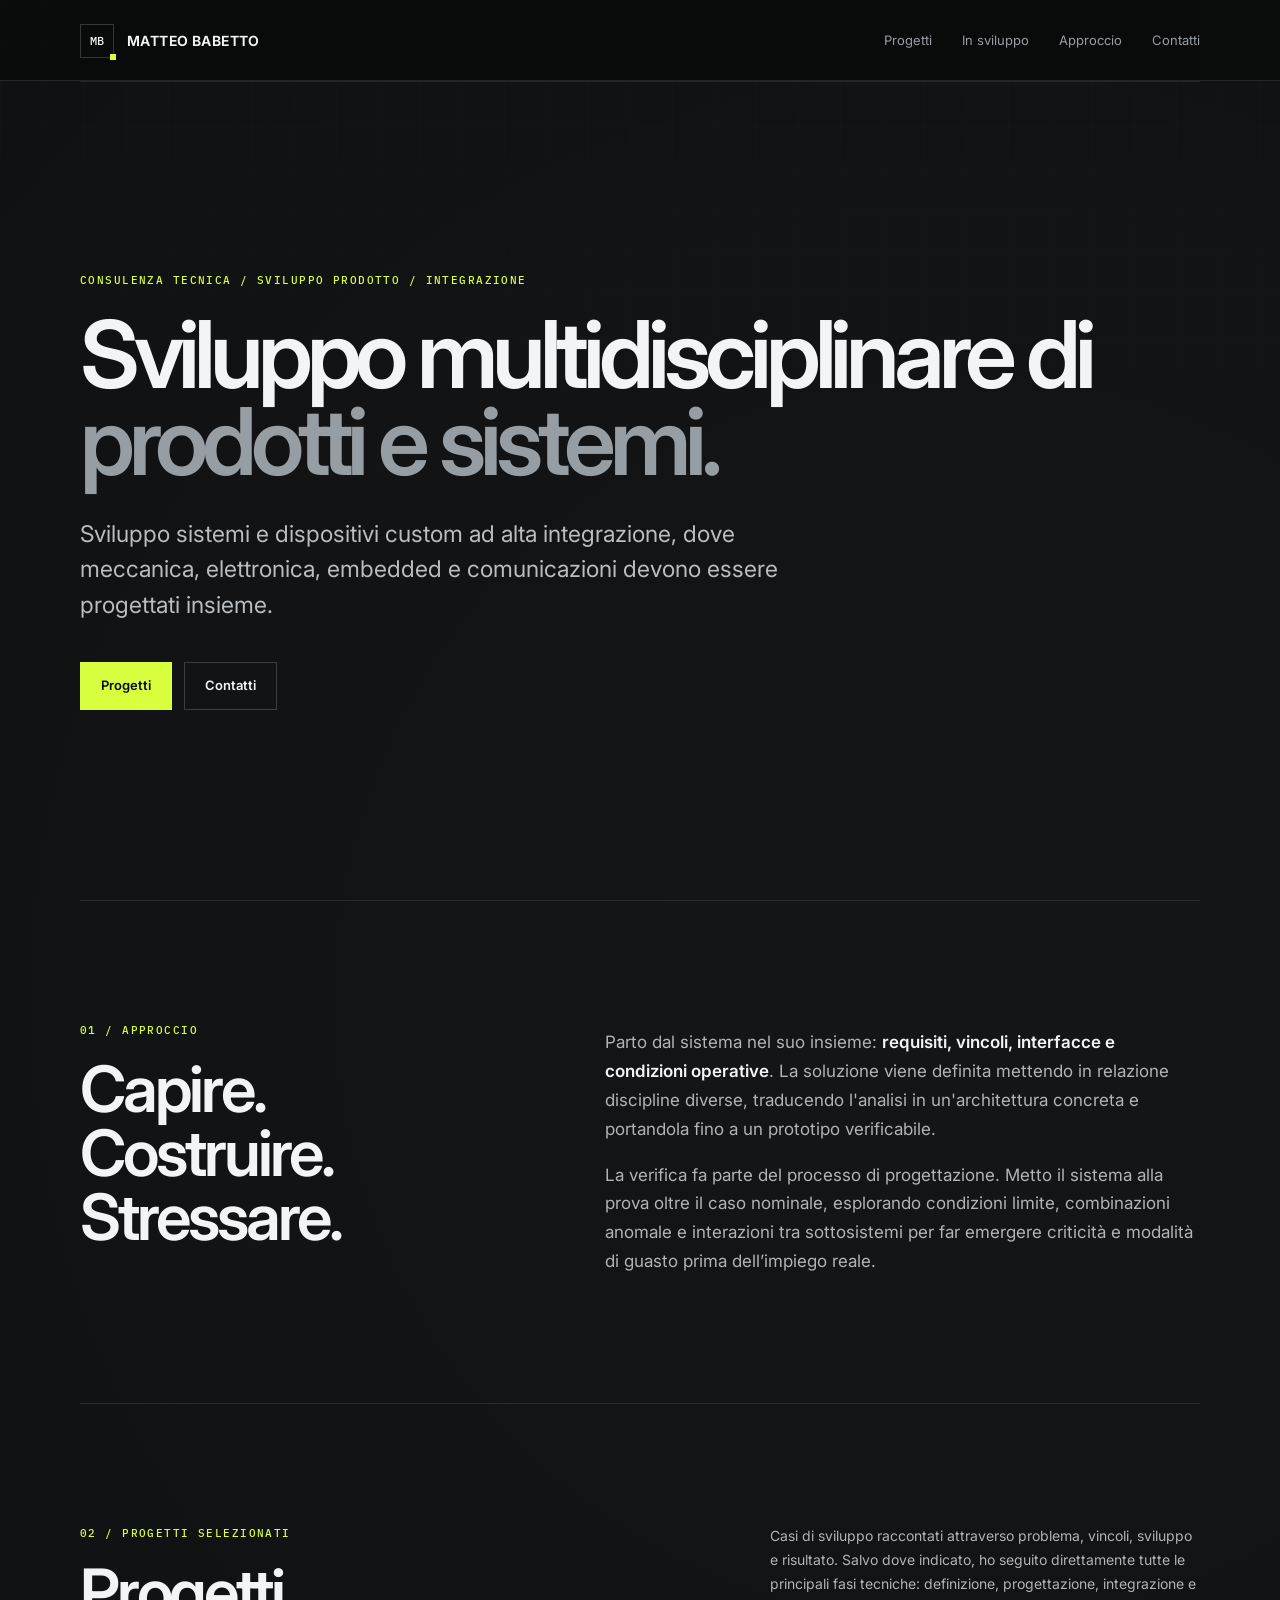
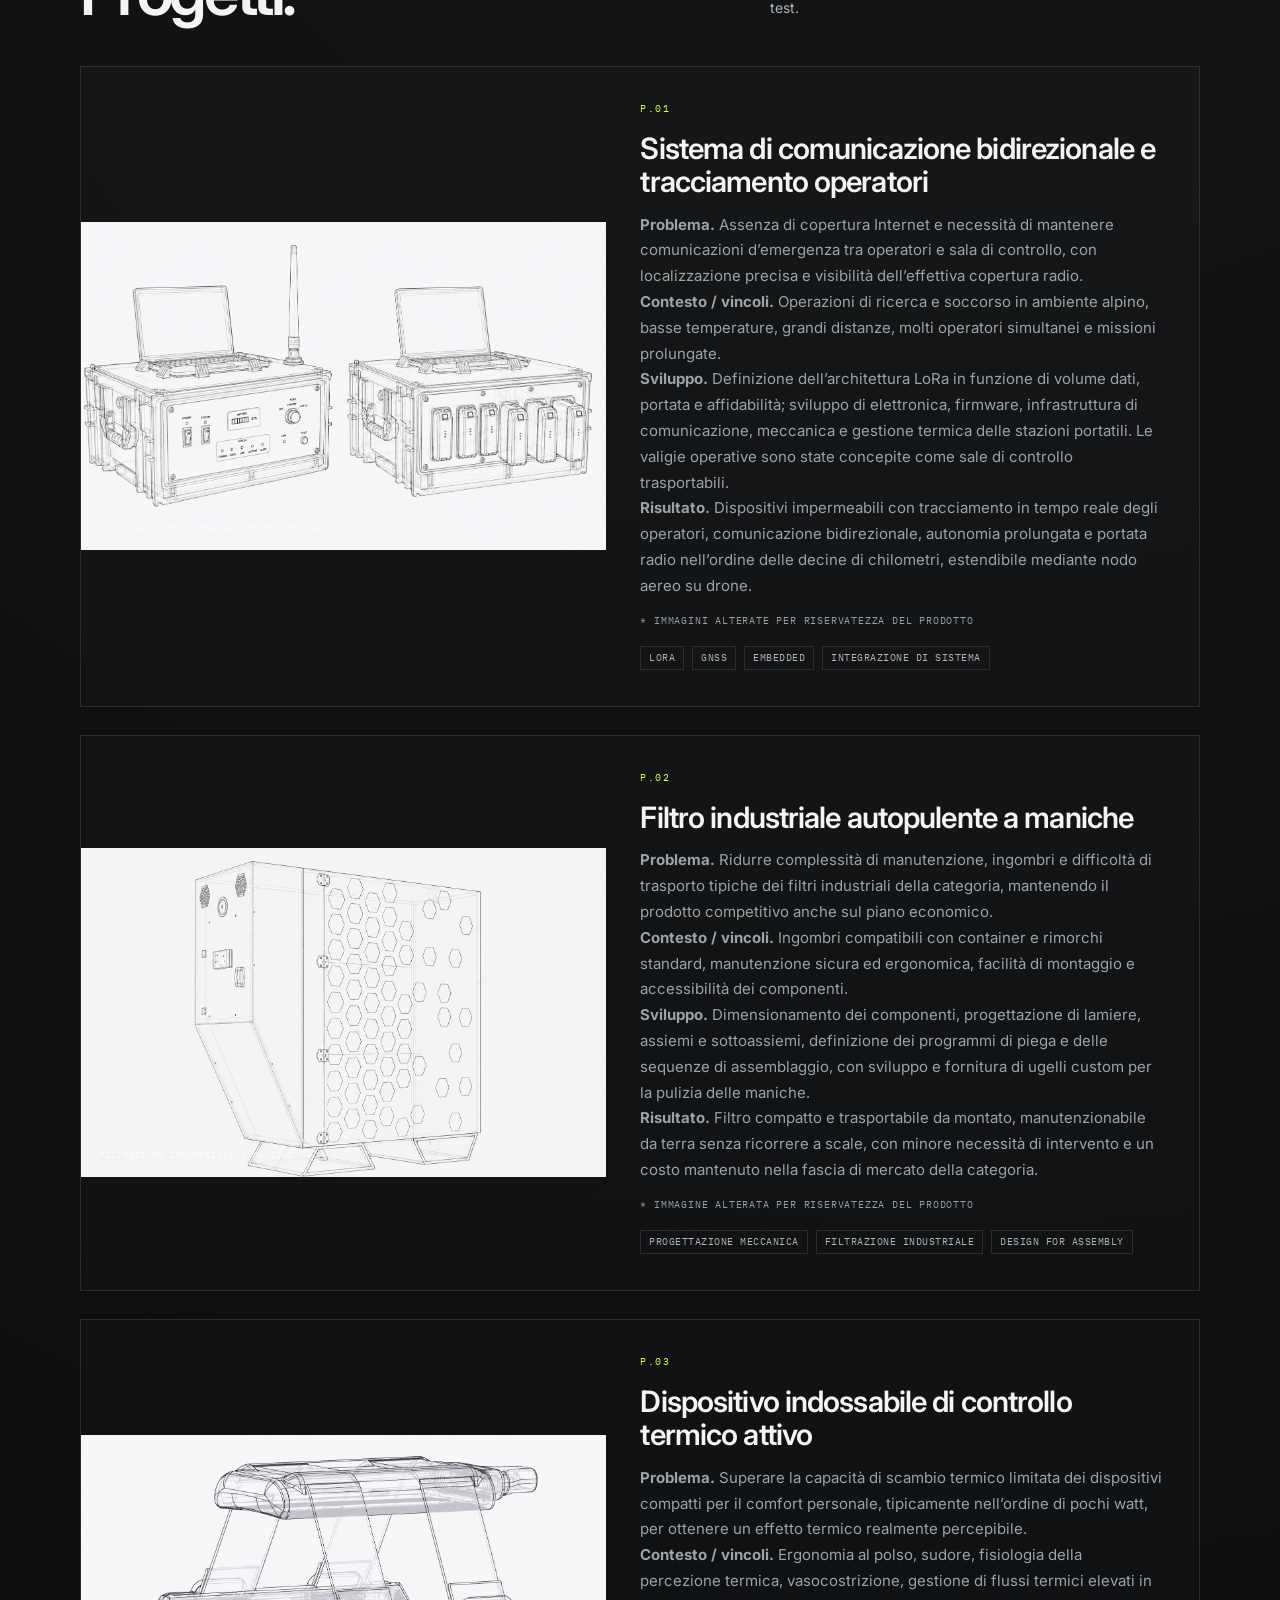
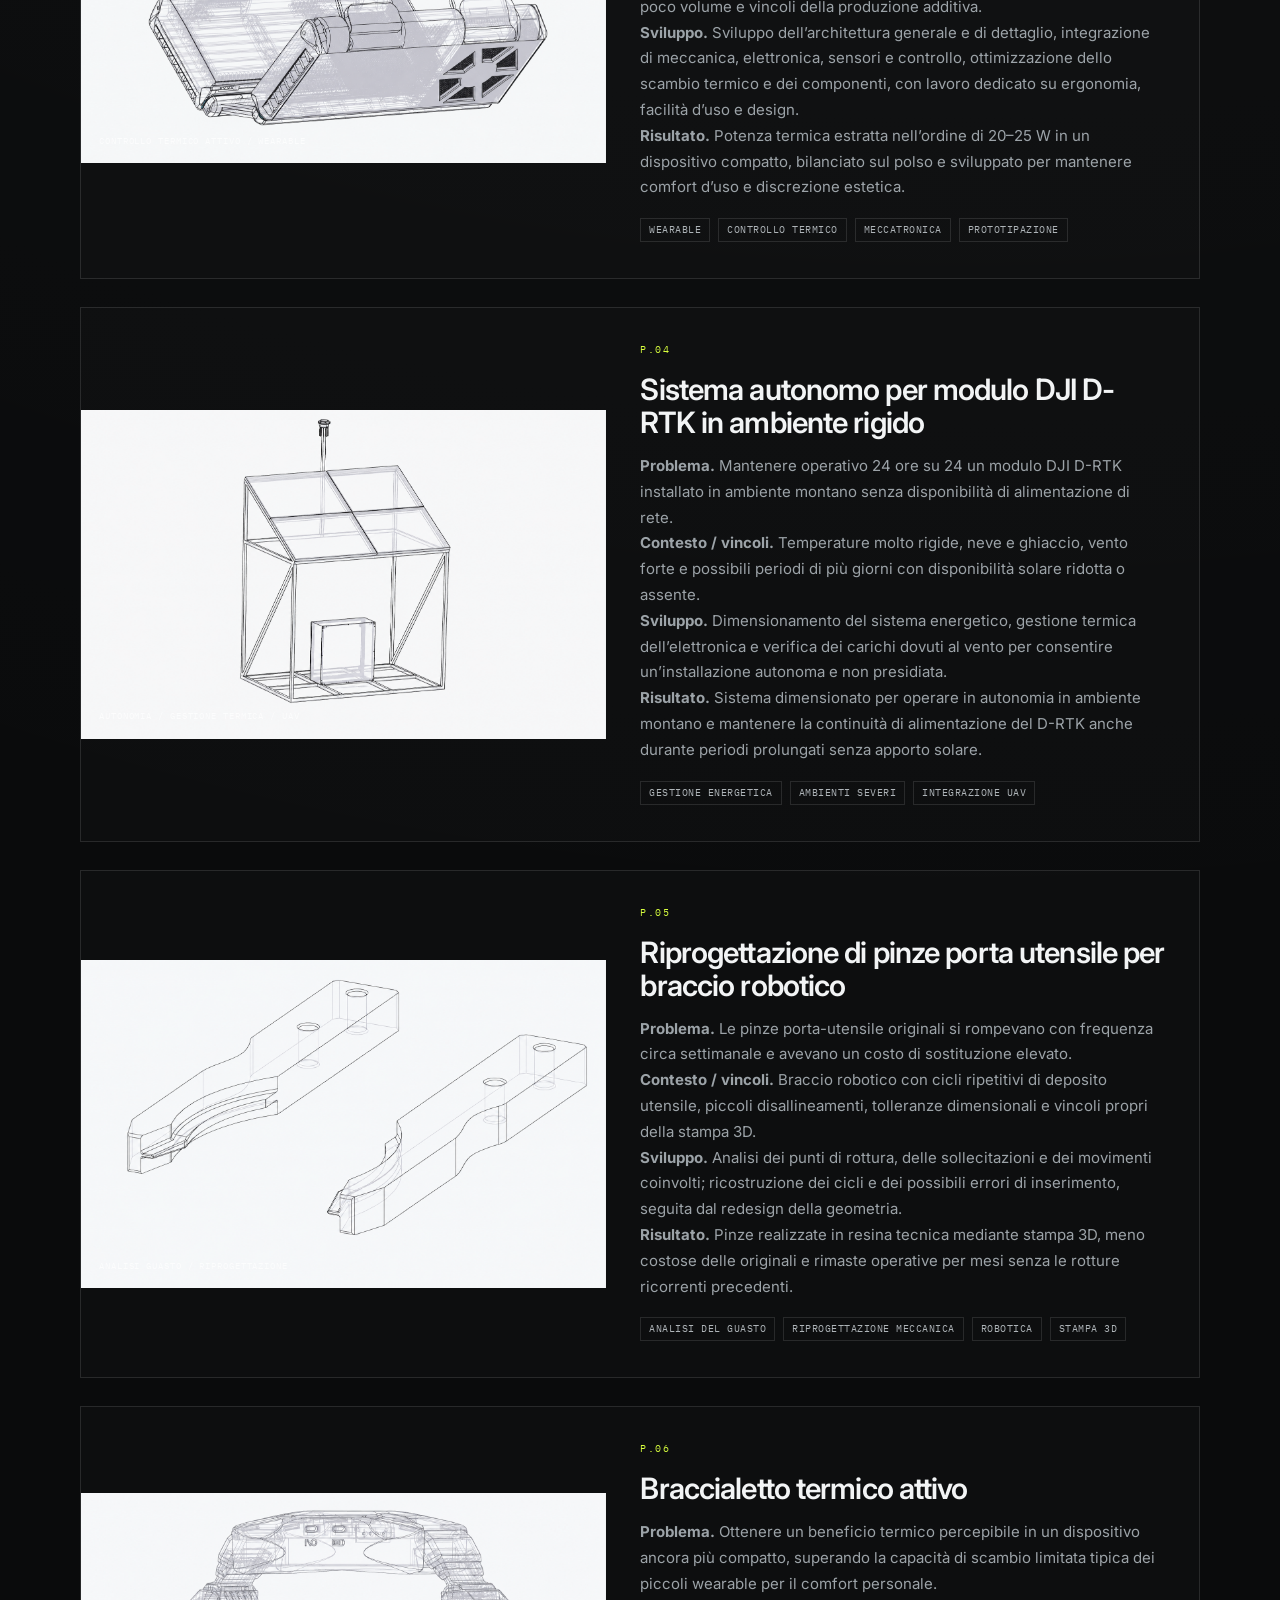
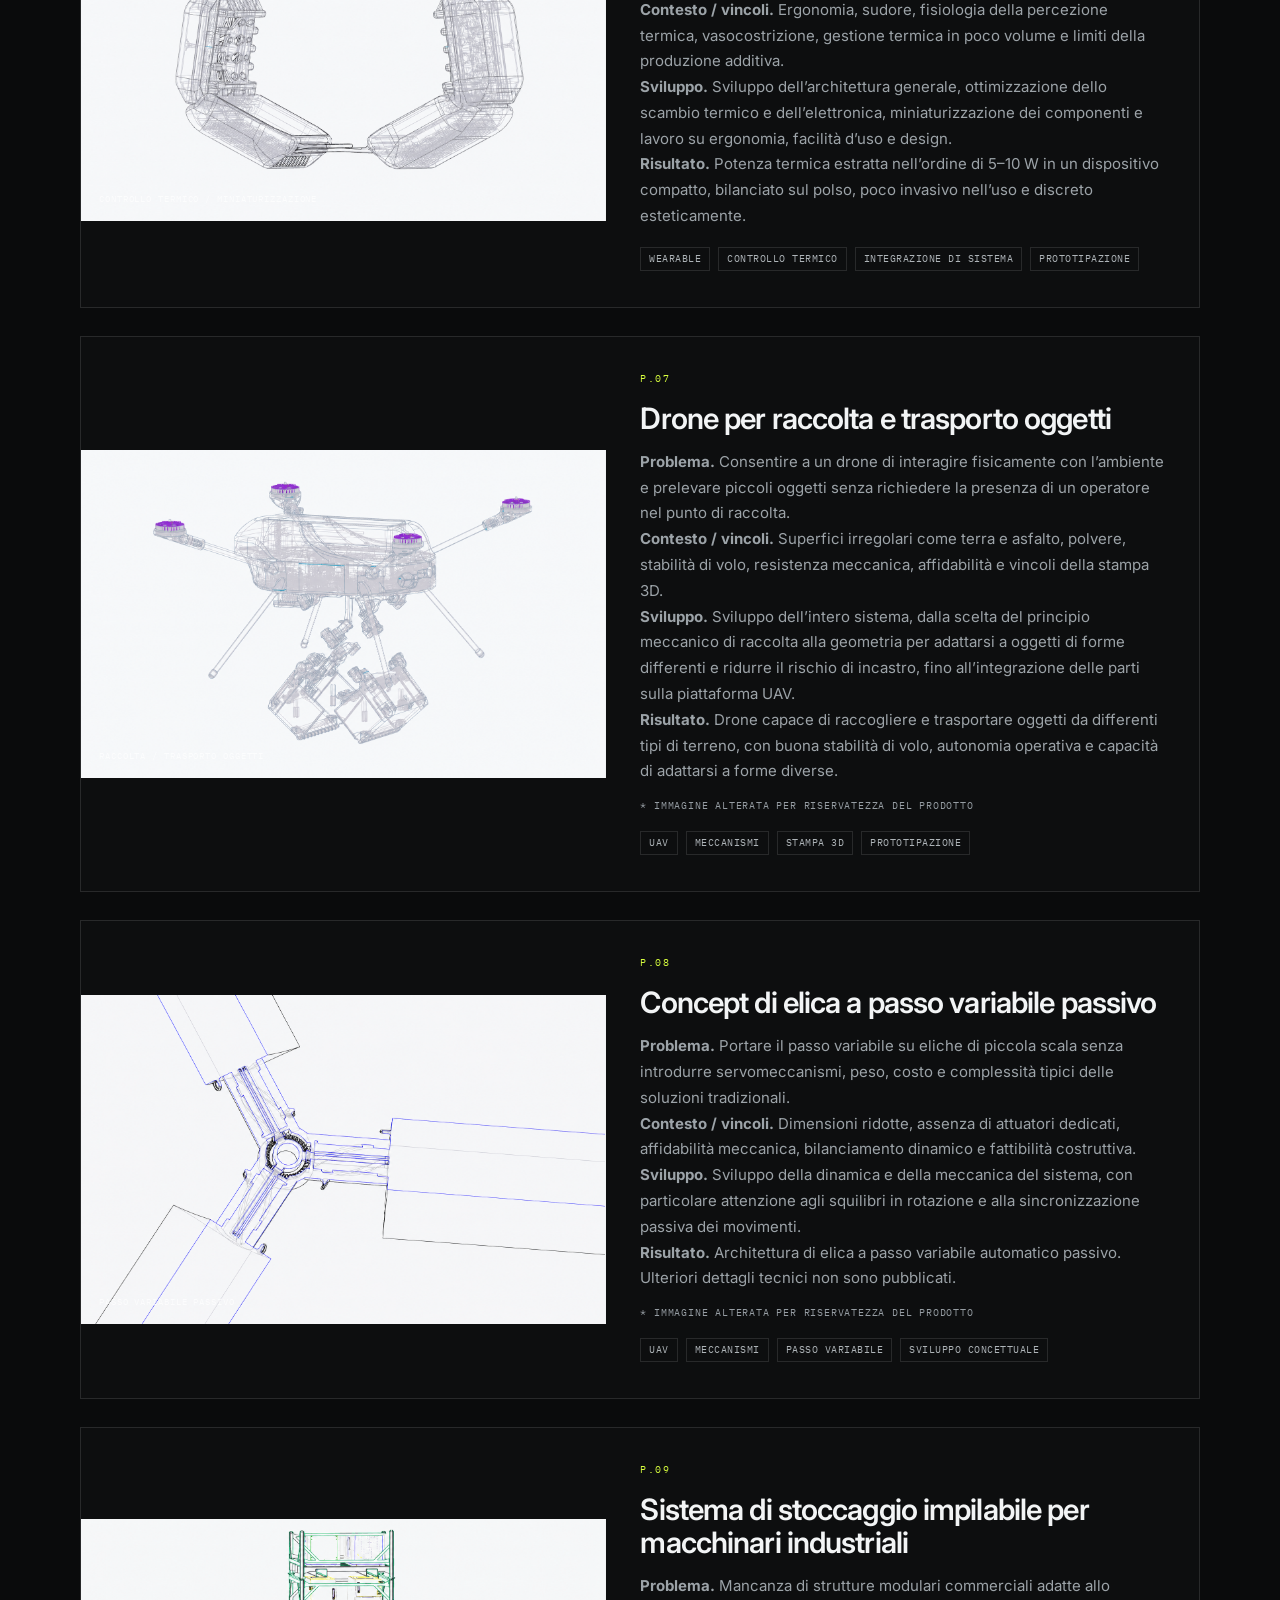
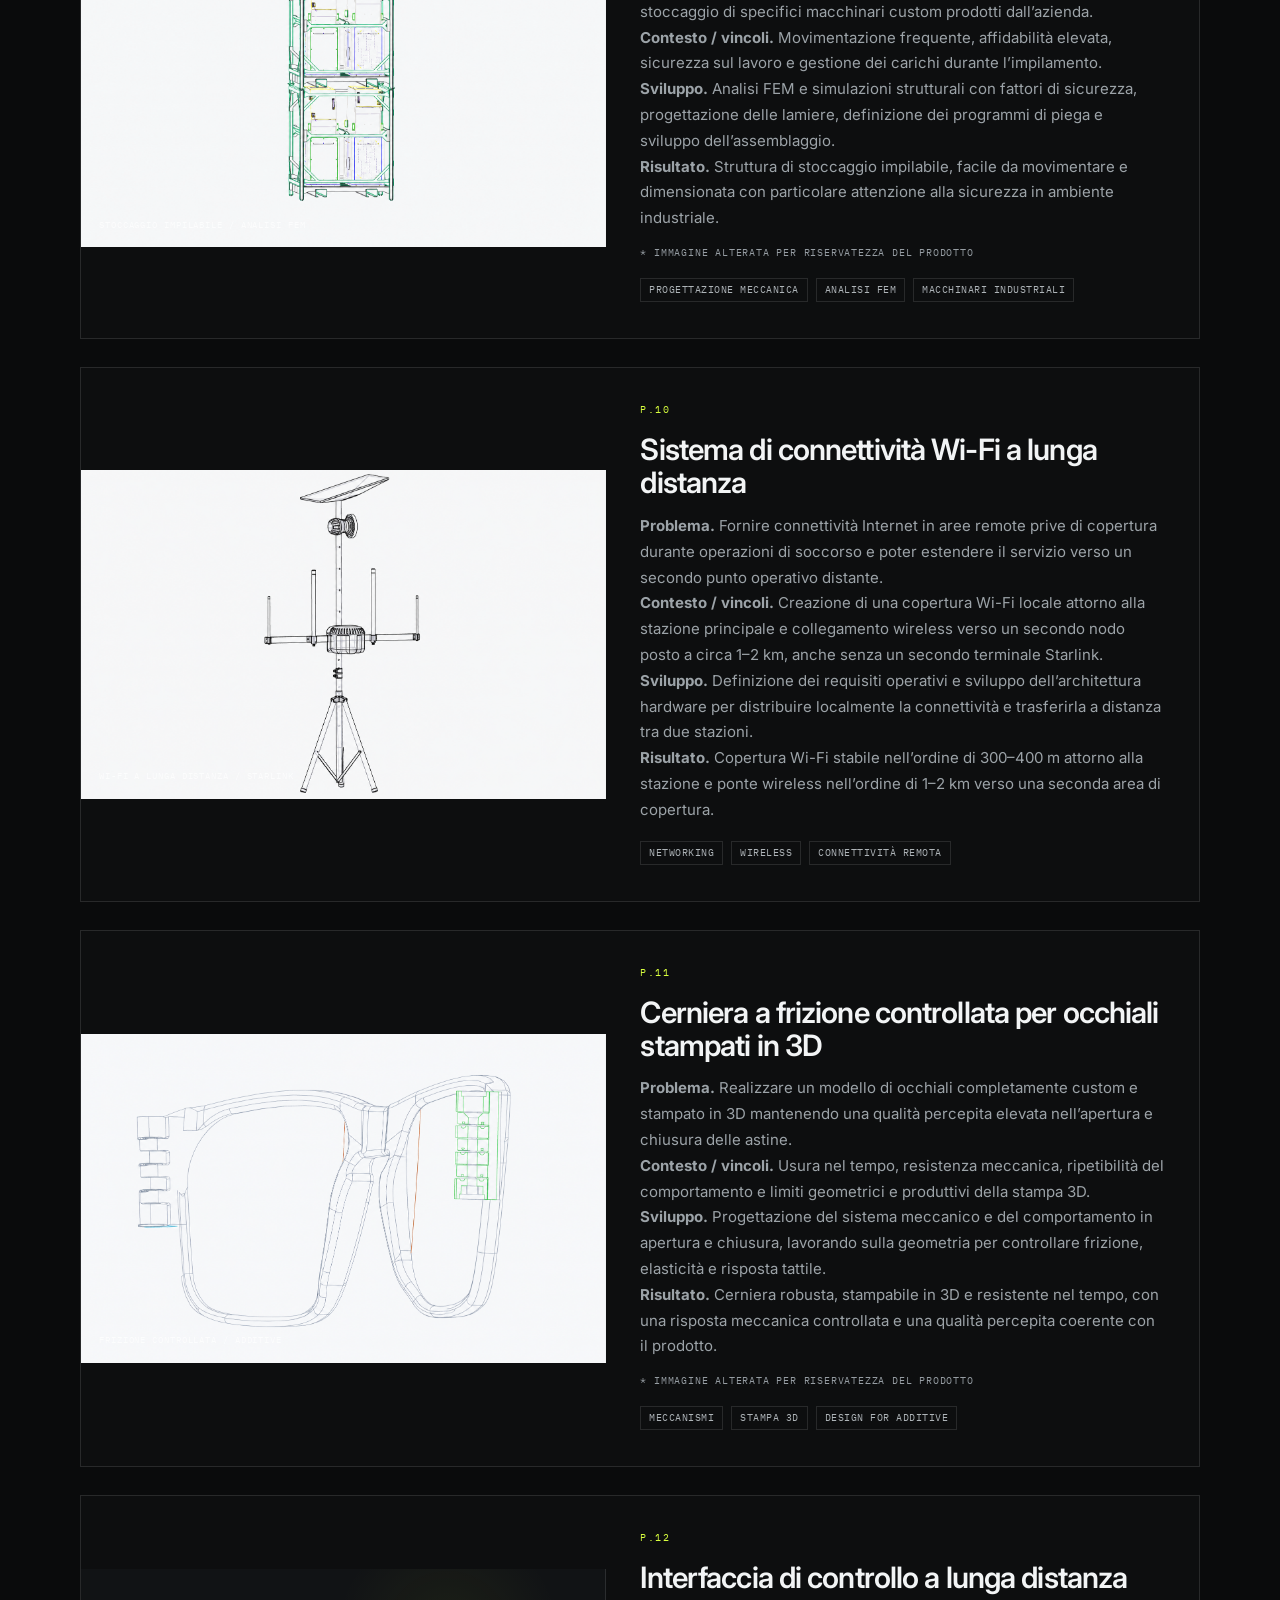
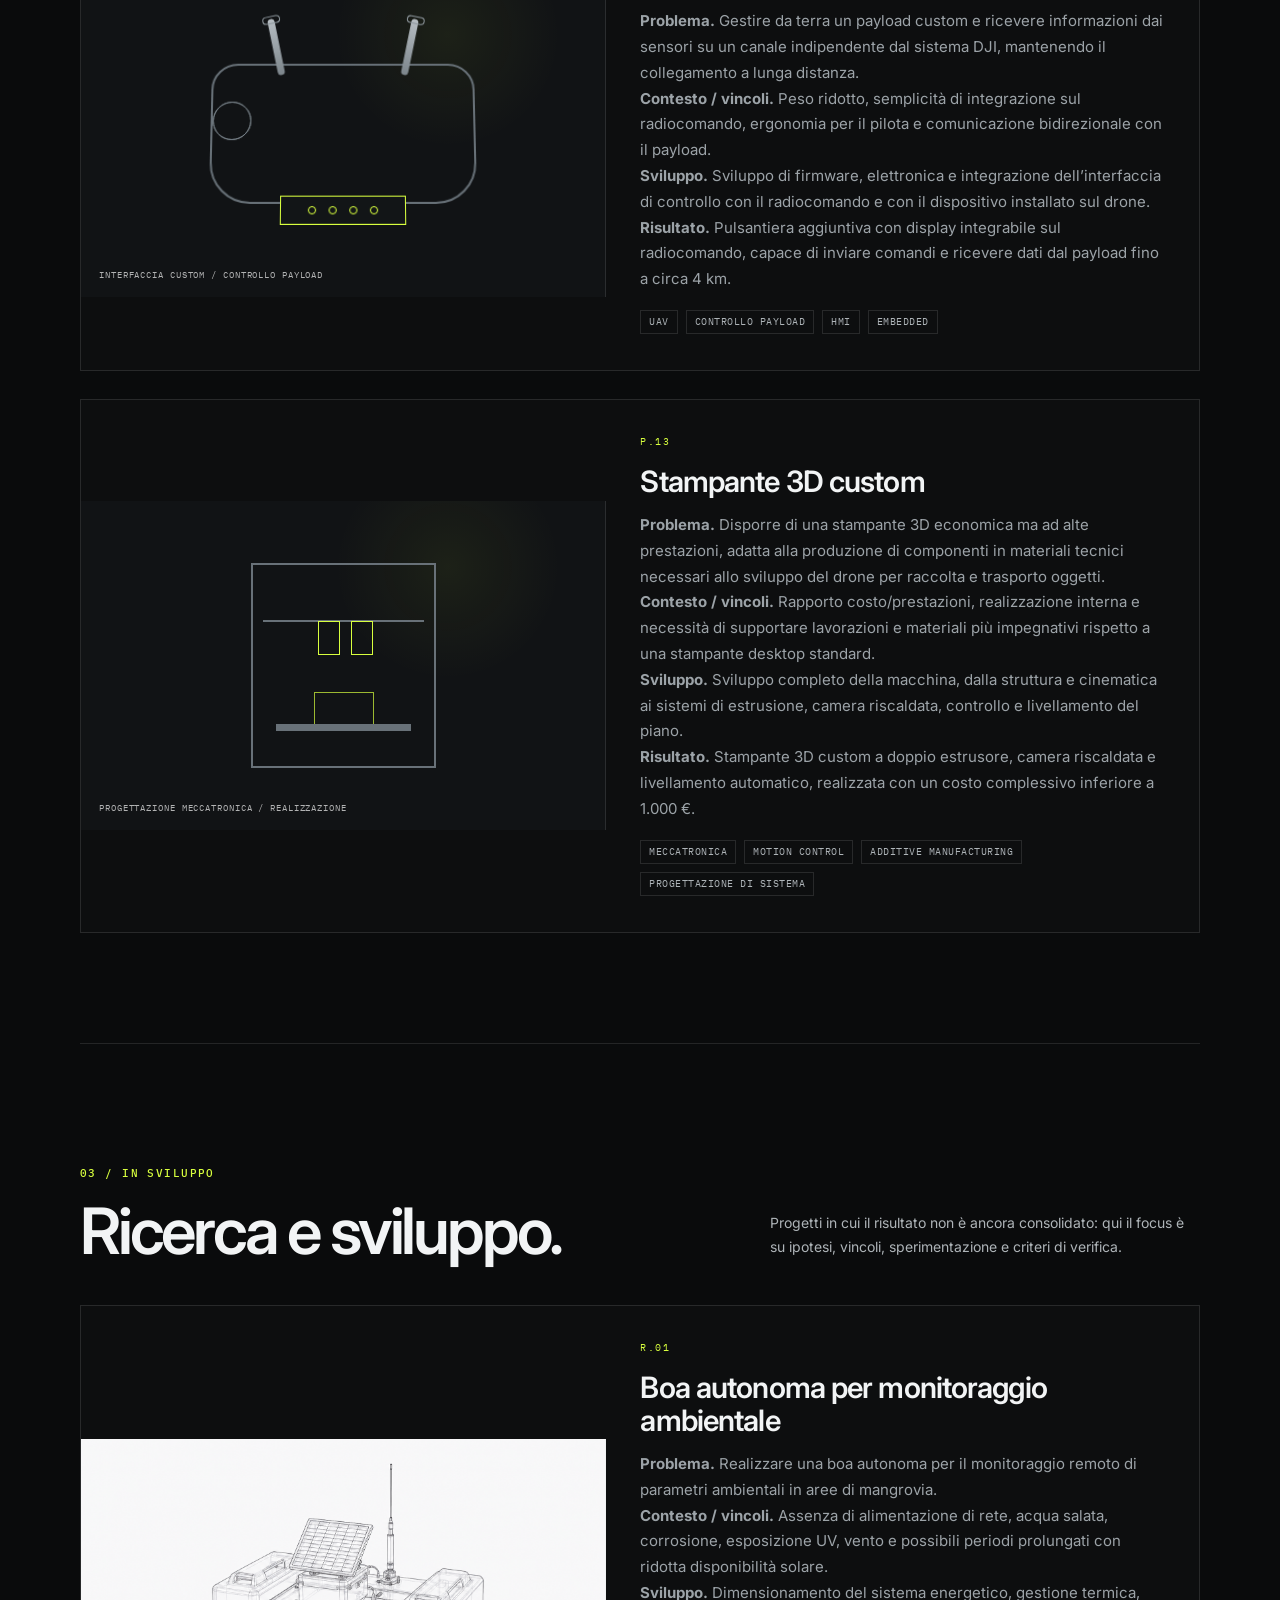
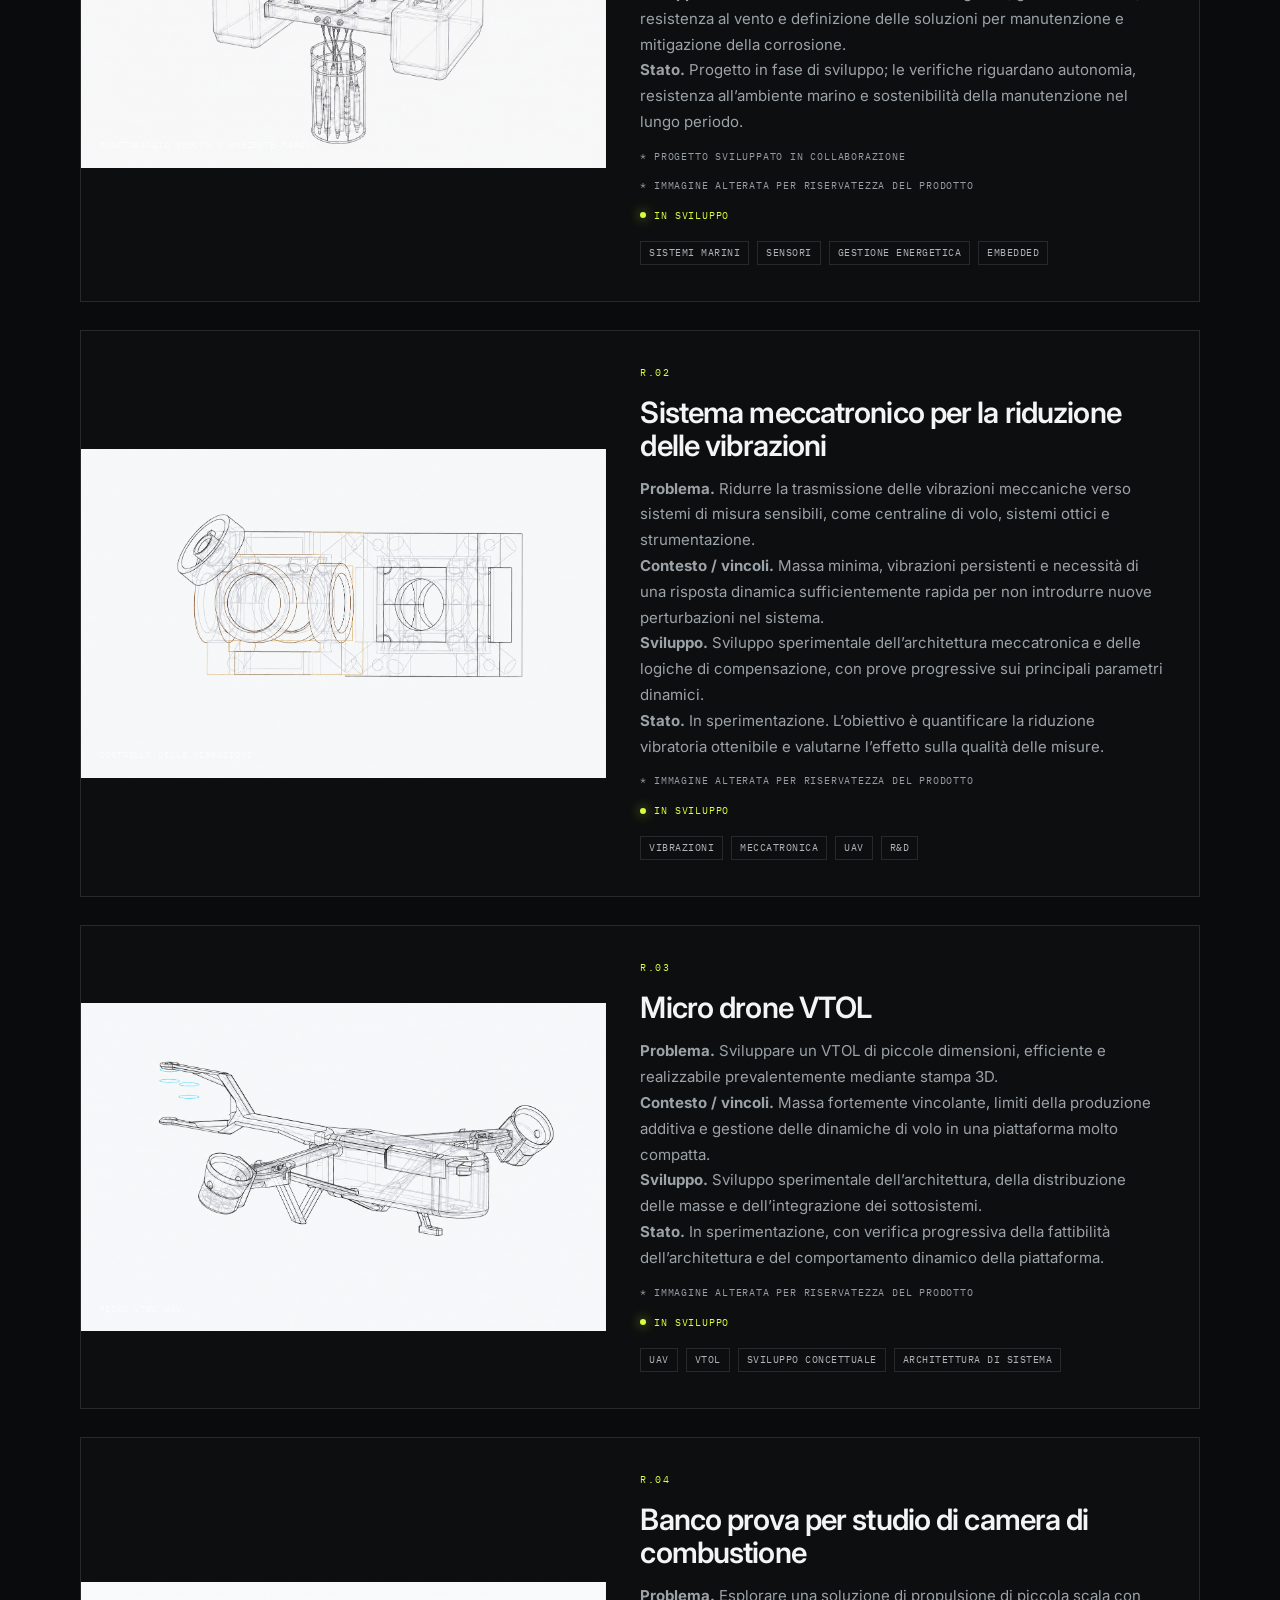
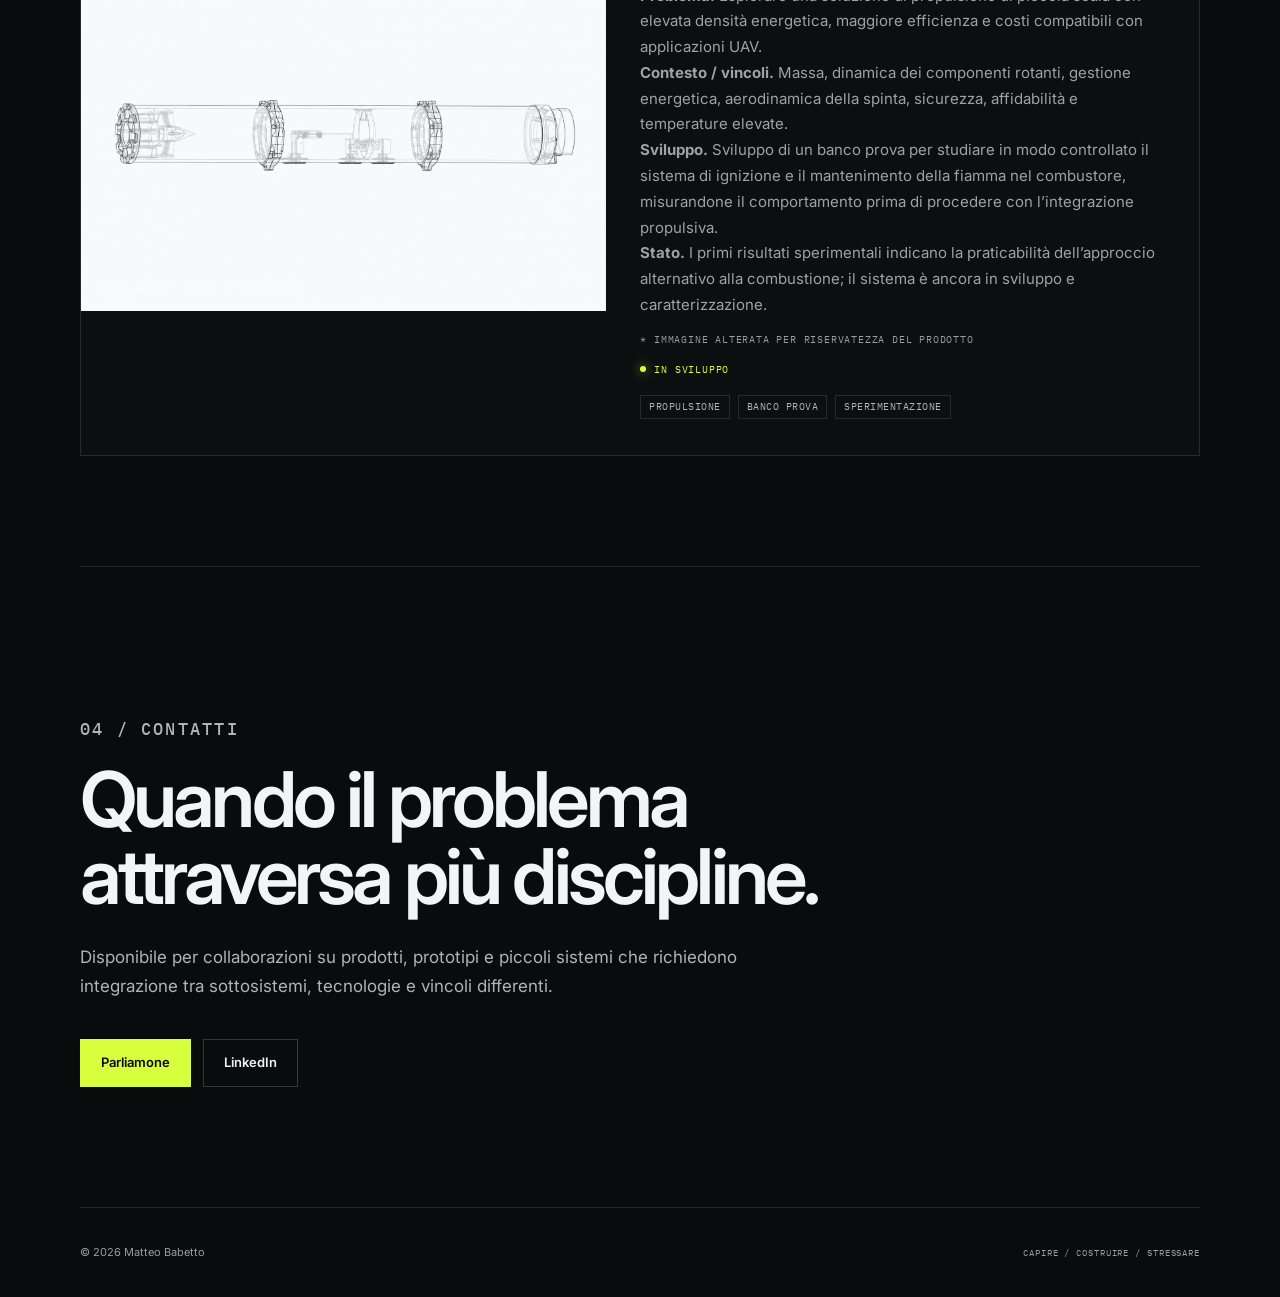
==== index.html @ 7f770754 "Add files via upload" ====
<!DOCTYPE html>

<html lang="it">
<head>
<meta charset="utf-8"/>
<meta content="width=device-width, initial-scale=1.0" name="viewport"/>
<meta content="no-cache, no-store, must-revalidate" http-equiv="Cache-Control"/>
<meta content="no-cache" http-equiv="Pragma"/>
<meta content="0" http-equiv="Expires"/>
<meta content="Portfolio tecnico di Matteo Babetto — sviluppo prodotto, prototipazione, meccatronica, sistemi embedded e integrazione UAV." name="description"/>
<title>Matteo Babetto — Sviluppo multidisciplinare di prodotti e sistemi</title>
<link href="https://fonts.googleapis.com" rel="preconnect"/>
<link crossorigin="" href="https://fonts.gstatic.com" rel="preconnect"/>
<link href="https://fonts.googleapis.com/css2?family=IBM+Plex+Mono:wght@400;500&amp;family=Inter:wght@400;500;600;700&amp;display=swap" rel="stylesheet"/>
<link href="styles.css?v=6" rel="stylesheet"/>
</head>
<body>
<header class="site-header">
<a aria-label="Torna in alto" class="brand" href="#top">
<span class="brand-mark">MB</span>
<span class="brand-name">MATTEO BABETTO</span>
</a>
<nav class="nav">
<a href="#projects">Progetti</a>
<a href="#rd">In sviluppo</a>
<a href="#about">Approccio</a>
<a href="#contact">Contatti</a>
</nav>
</header>
<main id="top">
<section class="hero section">
<div class="hero-kicker mono">CONSULENZA TECNICA / SVILUPPO PRODOTTO / INTEGRAZIONE</div>
<h1>Sviluppo multidisciplinare di <span>prodotti e sistemi.</span></h1>
<p class="hero-copy">Sviluppo sistemi e dispositivi custom ad alta integrazione, dove meccanica, elettronica, embedded e comunicazioni devono essere progettati insieme.</p>
<div class="hero-actions">
<a class="button primary" href="#projects">Progetti</a>
<a class="button ghost" href="#contact">Contatti</a>
</div>
<div class="capabilities">
<!--
<span>Capire</span>
<span>Costruire</span>
<span>Stressare</span>
<span>Fattibilità tecnica</span>
<span>Integrazione multidisciplinare</span>
<span>Verifica sperimentale</span>  
-->
</div>
</section>
<section class="section intro-grid" id="about">
<div>
<p class="eyebrow mono">01 / APPROCCIO</p>
<h2>Capire. Costruire. Stressare.</h2>
</div>
<div class="intro-copy">
<p>Parto dal sistema nel suo insieme: <strong>requisiti, vincoli, interfacce e condizioni operative</strong>. La soluzione viene definita mettendo in relazione discipline diverse, traducendo l'analisi in un'architettura concreta e portandola fino a un prototipo verificabile.</p>
<p>La verifica fa parte del processo di progettazione. Metto il sistema alla prova oltre il caso nominale, esplorando condizioni limite, combinazioni anomale e interazioni tra sottosistemi per far emergere criticità e modalità di guasto prima dell’impiego reale.</p>
</div>
</section>
<section class="section" id="projects">
<div class="section-heading">
<div>
<p class="eyebrow mono">02 / PROGETTI SELEZIONATI</p>
<h2>Progetti.</h2>
</div>
<p class="section-note">Casi di sviluppo raccontati attraverso problema, vincoli, sviluppo e risultato. Salvo dove indicato, ho seguito direttamente tutte le principali fasi tecniche: definizione, progettazione, integrazione e test.</p>
</div>
<div class="project-list">
<article class="project-entry reveal">
<div class="entry-media single"><img alt="Sistema di comunicazione bidirezionale e tracciamento operatori" src="assets/operator-comms-3.png"/><span class="visual-label mono">COMUNICAZIONE E LOCALIZZAZIONE OFF-GRID</span></div>
<div class="entry-body">
<div class="project-index mono">P.01</div>
<h3>Sistema di comunicazione bidirezionale e tracciamento operatori</h3>
<p><strong>Problema.</strong> Assenza di copertura Internet e necessità di mantenere comunicazioni d’emergenza tra operatori e sala di controllo, con localizzazione precisa e visibilità dell’effettiva copertura radio.<br/><strong>Contesto / vincoli.</strong> Operazioni di ricerca e soccorso in ambiente alpino, basse temperature, grandi distanze, molti operatori simultanei e missioni prolungate.<br/><strong>Sviluppo.</strong> Definizione dell’architettura LoRa in funzione di volume dati, portata e affidabilità; sviluppo di elettronica, firmware, infrastruttura di comunicazione, meccanica e gestione termica delle stazioni portatili. Le valigie operative sono state concepite come sale di controllo trasportabili.<br/><strong>Risultato.</strong> Dispositivi impermeabili con tracciamento in tempo reale degli operatori, comunicazione bidirezionale, autonomia prolungata e portata radio nell’ordine delle decine di chilometri, estendibile mediante nodo aereo su drone.</p>
<div class="project-note mono">* immagini alterate per riservatezza del prodotto</div>
<div class="tags"><span>LoRa</span><span>GNSS</span><span>Embedded</span><span>Integrazione di sistema</span></div>
</div>
</article>
<article class="project-entry reveal">
<div class="entry-media single">
<img alt="Filtro industriale autopulente a maniche" src="assets/industrial-self-cleaning-filter.png"/>
<span class="visual-label mono">FILTRAZIONE INDUSTRIALE A MANICHE</span>
</div>
<div class="entry-body">
<div class="project-index mono">P.02</div>
<h3>Filtro industriale autopulente a maniche</h3>
<p><strong>Problema.</strong> Ridurre complessità di manutenzione, ingombri e difficoltà di trasporto tipiche dei filtri industriali della categoria, mantenendo il prodotto competitivo anche sul piano economico.<br/><strong>Contesto / vincoli.</strong> Ingombri compatibili con container e rimorchi standard, manutenzione sicura ed ergonomica, facilità di montaggio e accessibilità dei componenti.<br/><strong>Sviluppo.</strong> Dimensionamento dei componenti, progettazione di lamiere, assiemi e sottoassiemi, definizione dei programmi di piega e delle sequenze di assemblaggio, con sviluppo e fornitura di ugelli custom per la pulizia delle maniche.<br/><strong>Risultato.</strong> Filtro compatto e trasportabile da montato, manutenzionabile da terra senza ricorrere a scale, con minore necessità di intervento e un costo mantenuto nella fascia di mercato della categoria.</p>
<div class="project-note mono">* immagine alterata per riservatezza del prodotto</div>
<div class="tags"><span>Progettazione meccanica</span><span>Filtrazione industriale</span><span>Design for Assembly</span></div>
</div>
</article>
<article class="project-entry reveal">
<div class="entry-media single"><img alt="Bracciale termico attivo indossabile" src="assets/bracciale-termico-1.png"/><span class="visual-label mono">CONTROLLO TERMICO ATTIVO / WEARABLE</span></div>
<div class="entry-body">
<div class="project-index mono">P.03</div>
<h3>Dispositivo indossabile di controllo termico attivo</h3>
<p><strong>Problema.</strong> Superare la capacità di scambio termico limitata dei dispositivi compatti per il comfort personale, tipicamente nell’ordine di pochi watt, per ottenere un effetto termico realmente percepibile.<br/><strong>Contesto / vincoli.</strong> Ergonomia al polso, sudore, fisiologia della percezione termica, vasocostrizione, gestione di flussi termici elevati in poco volume e vincoli della produzione additiva.<br/><strong>Sviluppo.</strong> Sviluppo dell’architettura generale e di dettaglio, integrazione di meccanica, elettronica, sensori e controllo, ottimizzazione dello scambio termico e dei componenti, con lavoro dedicato su ergonomia, facilità d’uso e design.<br/><strong>Risultato.</strong> Potenza termica estratta nell’ordine di 20–25 W in un dispositivo compatto, bilanciato sul polso e sviluppato per mantenere comfort d’uso e discrezione estetica.</p>
<div class="tags"><span>Wearable</span><span>Controllo termico</span><span>Meccatronica</span><span>Prototipazione</span></div>
</div>
</article>
<article class="project-entry reveal">
<div class="entry-media single">
<img alt="Sistema autonomo per modulo DJI D-RTK in ambiente rigido" src="assets/d-rtk-cold-weather-power.png"/>
<span class="visual-label mono">AUTONOMIA / GESTIONE TERMICA / UAV</span>
</div>
<div class="entry-body">
<div class="project-index mono">P.04</div>
<h3>Sistema autonomo per modulo DJI D-RTK in ambiente rigido</h3>
<p><strong>Problema.</strong> Mantenere operativo 24 ore su 24 un modulo DJI D-RTK installato in ambiente montano senza disponibilità di alimentazione di rete.<br/><strong>Contesto / vincoli.</strong> Temperature molto rigide, neve e ghiaccio, vento forte e possibili periodi di più giorni con disponibilità solare ridotta o assente.<br/><strong>Sviluppo.</strong> Dimensionamento del sistema energetico, gestione termica dell’elettronica e verifica dei carichi dovuti al vento per consentire un’installazione autonoma e non presidiata.<br/><strong>Risultato.</strong> Sistema dimensionato per operare in autonomia in ambiente montano e mantenere la continuità di alimentazione del D-RTK anche durante periodi prolungati senza apporto solare.</p>
<div class="tags"><span>Gestione energetica</span><span>Ambienti severi</span><span>Integrazione UAV</span></div>
</div>
</article>
<article class="project-entry reveal">
<div class="entry-media single">
<img alt="Riprogettazione pinze porta utensile per braccio robotico" src="assets/robotic-tool-gripper-redesign.png"/>
<span class="visual-label mono">ANALISI GUASTO / RIPROGETTAZIONE</span>
</div>
<div class="entry-body">
<div class="project-index mono">P.05</div>
<h3>Riprogettazione di pinze porta utensile per braccio robotico</h3>
<p><strong>Problema.</strong> Le pinze porta-utensile originali si rompevano con frequenza circa settimanale e avevano un costo di sostituzione elevato.<br/><strong>Contesto / vincoli.</strong> Braccio robotico con cicli ripetitivi di deposito utensile, piccoli disallineamenti, tolleranze dimensionali e vincoli propri della stampa 3D.<br/><strong>Sviluppo.</strong> Analisi dei punti di rottura, delle sollecitazioni e dei movimenti coinvolti; ricostruzione dei cicli e dei possibili errori di inserimento, seguita dal redesign della geometria.<br/><strong>Risultato.</strong> Pinze realizzate in resina tecnica mediante stampa 3D, meno costose delle originali e rimaste operative per mesi senza le rotture ricorrenti precedenti.</p>
<div class="tags"><span>Analisi del guasto</span><span>Riprogettazione meccanica</span><span>Robotica</span><span>Stampa 3D</span></div>
</div>
</article>
<article class="project-entry reveal">
<div class="entry-media single"><img alt="Braccialetto termico attivo" src="assets/braccialetto-termico-1.png"/><span class="visual-label mono">CONTROLLO TERMICO / MINIATURIZZAZIONE</span></div>
<div class="entry-body">
<div class="project-index mono">P.06</div>
<h3>Braccialetto termico attivo</h3>
<p><strong>Problema.</strong> Ottenere un beneficio termico percepibile in un dispositivo ancora più compatto, superando la capacità di scambio limitata tipica dei piccoli wearable per il comfort personale.<br/><strong>Contesto / vincoli.</strong> Ergonomia, sudore, fisiologia della percezione termica, vasocostrizione, gestione termica in poco volume e limiti della produzione additiva.<br/><strong>Sviluppo.</strong> Sviluppo dell’architettura generale, ottimizzazione dello scambio termico e dell’elettronica, miniaturizzazione dei componenti e lavoro su ergonomia, facilità d’uso e design.<br/><strong>Risultato.</strong> Potenza termica estratta nell’ordine di 5–10 W in un dispositivo compatto, bilanciato sul polso, poco invasivo nell’uso e discreto esteticamente.</p>
<div class="tags"><span>Wearable</span><span>Controllo termico</span><span>Integrazione di sistema</span><span>Prototipazione</span></div>
</div>
</article>
<article class="project-entry reveal">
<div class="entry-media single">
<img alt="Drone per raccolta e trasporto oggetti" src="assets/object-retrieval-uav.png"/>
<span class="visual-label mono">RACCOLTA / TRASPORTO OGGETTI</span>
</div>
<div class="entry-body">
<div class="project-index mono">P.07</div>
<h3>Drone per raccolta e trasporto oggetti</h3>
<p><strong>Problema.</strong> Consentire a un drone di interagire fisicamente con l’ambiente e prelevare piccoli oggetti senza richiedere la presenza di un operatore nel punto di raccolta.<br/><strong>Contesto / vincoli.</strong> Superfici irregolari come terra e asfalto, polvere, stabilità di volo, resistenza meccanica, affidabilità e vincoli della stampa 3D.<br/><strong>Sviluppo.</strong> Sviluppo dell’intero sistema, dalla scelta del principio meccanico di raccolta alla geometria per adattarsi a oggetti di forme differenti e ridurre il rischio di incastro, fino all’integrazione delle parti sulla piattaforma UAV.<br/><strong>Risultato.</strong> Drone capace di raccogliere e trasportare oggetti da differenti tipi di terreno, con buona stabilità di volo, autonomia operativa e capacità di adattarsi a forme diverse.</p>
<div class="project-note mono">* immagine alterata per riservatezza del prodotto</div>
<div class="tags"><span>UAV</span><span>Meccanismi</span><span>Stampa 3D</span><span>Prototipazione</span></div>
</div>
</article>
<article class="project-entry reveal">
<div class="entry-media single">
<img alt="Concept di elica a passo variabile automatico passivo" src="assets/variable-pitch-propeller.png"/>
<span class="visual-label mono">PASSO VARIABILE PASSIVO</span>
</div>
<div class="entry-body">
<div class="project-index mono">P.08</div>
<h3>Concept di elica a passo variabile passivo</h3>
<p><strong>Problema.</strong> Portare il passo variabile su eliche di piccola scala senza introdurre servomeccanismi, peso, costo e complessità tipici delle soluzioni tradizionali.<br/><strong>Contesto / vincoli.</strong> Dimensioni ridotte, assenza di attuatori dedicati, affidabilità meccanica, bilanciamento dinamico e fattibilità costruttiva.<br/><strong>Sviluppo.</strong> Sviluppo della dinamica e della meccanica del sistema, con particolare attenzione agli squilibri in rotazione e alla sincronizzazione passiva dei movimenti.<br/><strong>Risultato.</strong> Architettura di elica a passo variabile automatico passivo. Ulteriori dettagli tecnici non sono pubblicati.</p>
<div class="project-note mono">* immagine alterata per riservatezza del prodotto</div>
<div class="tags"><span>UAV</span><span>Meccanismi</span><span>Passo variabile</span><span>Sviluppo concettuale</span></div>
</div>
</article>
<article class="project-entry reveal">
<div class="entry-media single">
<img alt="Sistema di stoccaggio impilabile per macchinari industriali" src="assets/stackable-storage-system.png"/>
<span class="visual-label mono">STOCCAGGIO IMPILABILE / ANALISI FEM</span>
</div>
<div class="entry-body">
<div class="project-index mono">P.09</div>
<h3>Sistema di stoccaggio impilabile per macchinari industriali</h3>
<p><strong>Problema.</strong> Mancanza di strutture modulari commerciali adatte allo stoccaggio di specifici macchinari custom prodotti dall’azienda.<br/><strong>Contesto / vincoli.</strong> Movimentazione frequente, affidabilità elevata, sicurezza sul lavoro e gestione dei carichi durante l’impilamento.<br/><strong>Sviluppo.</strong> Analisi FEM e simulazioni strutturali con fattori di sicurezza, progettazione delle lamiere, definizione dei programmi di piega e sviluppo dell’assemblaggio.<br/><strong>Risultato.</strong> Struttura di stoccaggio impilabile, facile da movimentare e dimensionata con particolare attenzione alla sicurezza in ambiente industriale.</p>
<div class="project-note mono">* immagine alterata per riservatezza del prodotto</div>
<div class="tags"><span>Progettazione meccanica</span><span>Analisi FEM</span><span>Macchinari industriali</span></div>
</div>
</article>
<article class="project-entry reveal">
<div class="entry-media single">
<img alt="Sistema bolla Wi-Fi con collegamento Starlink" src="assets/wifi-bubble-starlink.png"/>
<span class="visual-label mono">WI-FI A LUNGA DISTANZA / STARLINK</span>
</div>
<div class="entry-body">
<div class="project-index mono">P.10</div>
<h3>Sistema di connettività Wi-Fi a lunga distanza</h3>
<p><strong>Problema.</strong> Fornire connettività Internet in aree remote prive di copertura durante operazioni di soccorso e poter estendere il servizio verso un secondo punto operativo distante.<br/><strong>Contesto / vincoli.</strong> Creazione di una copertura Wi-Fi locale attorno alla stazione principale e collegamento wireless verso un secondo nodo posto a circa 1–2 km, anche senza un secondo terminale Starlink.<br/><strong>Sviluppo.</strong> Definizione dei requisiti operativi e sviluppo dell’architettura hardware per distribuire localmente la connettività e trasferirla a distanza tra due stazioni.<br/><strong>Risultato.</strong> Copertura Wi-Fi stabile nell’ordine di 300–400 m attorno alla stazione e ponte wireless nell’ordine di 1–2 km verso una seconda area di copertura.</p>
<div class="tags"><span>Networking</span><span>Wireless</span><span>Connettività remota</span></div>
</div>
</article>
<article class="project-entry reveal">
<div class="entry-media single">
<img alt="Cerniera a frizione controllata per occhiali stampati in 3D" src="assets/eyewear-hinge.png"/>
<span class="visual-label mono">FRIZIONE CONTROLLATA / ADDITIVE</span>
</div>
<div class="entry-body">
<div class="project-index mono">P.11</div>
<h3>Cerniera a frizione controllata per occhiali stampati in 3D</h3>
<p><strong>Problema.</strong> Realizzare un modello di occhiali completamente custom e stampato in 3D mantenendo una qualità percepita elevata nell’apertura e chiusura delle astine.<br/><strong>Contesto / vincoli.</strong> Usura nel tempo, resistenza meccanica, ripetibilità del comportamento e limiti geometrici e produttivi della stampa 3D.<br/><strong>Sviluppo.</strong> Progettazione del sistema meccanico e del comportamento in apertura e chiusura, lavorando sulla geometria per controllare frizione, elasticità e risposta tattile.<br/><strong>Risultato.</strong> Cerniera robusta, stampabile in 3D e resistente nel tempo, con una risposta meccanica controllata e una qualità percepita coerente con il prodotto.</p>
<div class="project-note mono">* immagine alterata per riservatezza del prodotto</div>
<div class="tags"><span>Meccanismi</span><span>Stampa 3D</span><span>Design for Additive</span></div>
</div>
</article>
<article class="project-entry reveal">
<div class="entry-media css-visual controller-visual">
<div class="remote-body">
<div class="antenna antenna-left"></div>
<div class="antenna antenna-right"></div>
<div class="stick"></div>
<div class="stick"></div>
<div class="custom-panel"><span></span><span></span><span></span><span></span></div>
</div>
<span class="visual-label mono">INTERFACCIA CUSTOM / CONTROLLO PAYLOAD</span>
</div>
<div class="entry-body">
<div class="project-index mono">P.12</div>
<h3>Interfaccia di controllo a lunga distanza</h3>
<p><strong>Problema.</strong> Gestire da terra un payload custom e ricevere informazioni dai sensori su un canale indipendente dal sistema DJI, mantenendo il collegamento a lunga distanza.<br/><strong>Contesto / vincoli.</strong> Peso ridotto, semplicità di integrazione sul radiocomando, ergonomia per il pilota e comunicazione bidirezionale con il payload.<br/><strong>Sviluppo.</strong> Sviluppo di firmware, elettronica e integrazione dell’interfaccia di controllo con il radiocomando e con il dispositivo installato sul drone.<br/><strong>Risultato.</strong> Pulsantiera aggiuntiva con display integrabile sul radiocomando, capace di inviare comandi e ricevere dati dal payload fino a circa 4 km.</p>
<div class="tags"><span>UAV</span><span>Controllo payload</span><span>HMI</span><span>Embedded</span></div>
</div>
</article>

<article class="project-entry reveal">
<div class="entry-media css-visual printer-visual">
<div class="printer-frame"><div class="gantry"></div><div class="head h1"></div><div class="head h2"></div><div class="bed"></div><div class="part"></div></div>
<span class="visual-label mono">PROGETTAZIONE MECCATRONICA / REALIZZAZIONE</span>
</div>
<div class="entry-body">
<div class="project-index mono">P.13</div>
<h3>Stampante 3D custom</h3>
<p><strong>Problema.</strong> Disporre di una stampante 3D economica ma ad alte prestazioni, adatta alla produzione di componenti in materiali tecnici necessari allo sviluppo del drone per raccolta e trasporto oggetti.<br/><strong>Contesto / vincoli.</strong> Rapporto costo/prestazioni, realizzazione interna e necessità di supportare lavorazioni e materiali più impegnativi rispetto a una stampante desktop standard.<br/><strong>Sviluppo.</strong> Sviluppo completo della macchina, dalla struttura e cinematica ai sistemi di estrusione, camera riscaldata, controllo e livellamento del piano.<br/><strong>Risultato.</strong> Stampante 3D custom a doppio estrusore, camera riscaldata e livellamento automatico, realizzata con un costo complessivo inferiore a 1.000 €.</p>
<div class="tags"><span>Meccatronica</span><span>Motion control</span><span>Additive manufacturing</span><span>Progettazione di sistema</span></div>
</div>
</article>
</div>
</section>
<section class="section rd-section" id="rd">
<div class="section-heading">
<div>
<p class="eyebrow mono">03 / IN SVILUPPO</p>
<h2>Ricerca e sviluppo.</h2>
</div>
<p class="section-note">Progetti in cui il risultato non è ancora consolidato: qui il focus è su ipotesi, vincoli, sperimentazione e criteri di verifica.</p>
</div>
<div class="project-list">
<article class="project-entry reveal">
<div class="entry-media single">
<img alt="Boa autonoma per monitoraggio ambientale" src="assets/environmental-monitoring-buoy.png"/>
<span class="visual-label mono">MONITORAGGIO REMOTO / AMBIENTE MARINO</span>
</div>
<div class="entry-body">
<div class="project-index mono">R.01</div>
<h3>Boa autonoma per monitoraggio ambientale</h3>
<p><strong>Problema.</strong> Realizzare una boa autonoma per il monitoraggio remoto di parametri ambientali in aree di mangrovia.<br/><strong>Contesto / vincoli.</strong> Assenza di alimentazione di rete, acqua salata, corrosione, esposizione UV, vento e possibili periodi prolungati con ridotta disponibilità solare.<br/><strong>Sviluppo.</strong> Dimensionamento del sistema energetico, gestione termica, resistenza al vento e definizione delle soluzioni per manutenzione e mitigazione della corrosione.<br/><strong>Stato.</strong> Progetto in fase di sviluppo; le verifiche riguardano autonomia, resistenza all’ambiente marino e sostenibilità della manutenzione nel lungo periodo.</p><div class="project-note mono">* progetto sviluppato in collaborazione</div>
<div class="project-note mono">* immagine alterata per riservatezza del prodotto</div>
<div class="status-inline mono"><span></span>IN SVILUPPO</div>
<div class="tags"><span>Sistemi marini</span><span>Sensori</span><span>Gestione energetica</span><span>Embedded</span></div>
</div>
</article>
<article class="project-entry reveal">
<div class="entry-media single">
<img alt="Sistema di annullamento meccanico delle vibrazioni" src="assets/vibration-cancellation.png"/>
<span class="visual-label mono">CONTROLLO DELLE VIBRAZIONI</span>
</div>
<div class="entry-body">
<div class="project-index mono">R.02</div>
<h3>Sistema meccatronico per la riduzione delle vibrazioni</h3>
<p><strong>Problema.</strong> Ridurre la trasmissione delle vibrazioni meccaniche verso sistemi di misura sensibili, come centraline di volo, sistemi ottici e strumentazione.<br/><strong>Contesto / vincoli.</strong> Massa minima, vibrazioni persistenti e necessità di una risposta dinamica sufficientemente rapida per non introdurre nuove perturbazioni nel sistema.<br/><strong>Sviluppo.</strong> Sviluppo sperimentale dell’architettura meccatronica e delle logiche di compensazione, con prove progressive sui principali parametri dinamici.<br/><strong>Stato.</strong> In sperimentazione. L’obiettivo è quantificare la riduzione vibratoria ottenibile e valutarne l’effetto sulla qualità delle misure.</p>
<div class="project-note mono">* immagine alterata per riservatezza del prodotto</div>
<div class="status-inline mono"><span></span>IN SVILUPPO</div>
<div class="tags"><span>Vibrazioni</span><span>Meccatronica</span><span>UAV</span><span>R&amp;D</span></div>
</div>
</article>
<article class="project-entry reveal">
<div class="entry-media single">
<img alt="Micro drone VTOL" src="assets/micro-drone-vtol.png"/>
<span class="visual-label mono">MICRO VTOL UAV</span>
</div>
<div class="entry-body">
<div class="project-index mono">R.03</div>
<h3>Micro drone VTOL</h3>
<p><strong>Problema.</strong> Sviluppare un VTOL di piccole dimensioni, efficiente e realizzabile prevalentemente mediante stampa 3D.<br/><strong>Contesto / vincoli.</strong> Massa fortemente vincolante, limiti della produzione additiva e gestione delle dinamiche di volo in una piattaforma molto compatta.<br/><strong>Sviluppo.</strong> Sviluppo sperimentale dell’architettura, della distribuzione delle masse e dell’integrazione dei sottosistemi.<br/><strong>Stato.</strong> In sperimentazione, con verifica progressiva della fattibilità dell’architettura e del comportamento dinamico della piattaforma.</p>
<div class="project-note mono">* immagine alterata per riservatezza del prodotto</div>
<div class="status-inline mono"><span></span>IN SVILUPPO</div>
<div class="tags"><span>UAV</span><span>VTOL</span><span>Sviluppo concettuale</span><span>Architettura di sistema</span></div>
</div>
</article>
<article class="project-entry reveal">
<div class="entry-media single">
<img alt="Banco prova per simulazione di camera di combustione" src="assets/micro-wind-tunnel.png"/>
<span class="visual-label mono">BANCO PROVA / CAMERA DI COMBUSTIONE</span>
</div>
<div class="entry-body">
<div class="project-index mono">R.04</div>
<h3>Banco prova per studio di camera di combustione</h3>
<p><strong>Problema.</strong> Esplorare una soluzione di propulsione di piccola scala con elevata densità energetica, maggiore efficienza e costi compatibili con applicazioni UAV.<br/><strong>Contesto / vincoli.</strong> Massa, dinamica dei componenti rotanti, gestione energetica, aerodinamica della spinta, sicurezza, affidabilità e temperature elevate.<br/><strong>Sviluppo.</strong> Sviluppo di un banco prova per studiare in modo controllato il sistema di ignizione e il mantenimento della fiamma nel combustore, misurandone il comportamento prima di procedere con l’integrazione propulsiva.<br/><strong>Stato.</strong> I primi risultati sperimentali indicano la praticabilità dell’approccio alternativo alla combustione; il sistema è ancora in sviluppo e caratterizzazione.</p>
<div class="project-note mono">* immagine alterata per riservatezza del prodotto</div>
<div class="status-inline mono"><span></span>IN SVILUPPO</div>
<div class="tags"><span>Propulsione</span><span>Banco prova</span><span>Sperimentazione</span></div>
</div>
</article>
</div>
</section>
<section class="section contact-section" id="contact">
<p class="eyebrow mono">04 / CONTATTI</p>
<h2>Quando il problema<br/>attraversa più discipline.</h2>
<p>Disponibile per collaborazioni su prodotti, prototipi e piccoli sistemi che richiedono integrazione tra sottosistemi, tecnologie e vincoli differenti.</p>
<div class="contact-actions">
<a class="button primary" href="mailto:mb3dservice@gmail.com">Parliamone</a>
<a class="button ghost" href="https://www.linkedin.com/in/matteo-babetto/" rel="noopener" target="_blank">LinkedIn</a>
</div>
</section>
</main>
<footer class="footer">
<span>© <span id="year"></span> Matteo Babetto</span>
<span class="mono">CAPIRE / COSTRUIRE / STRESSARE</span>
</footer>
<script src="script.js?v=6"></script>
</body>
</html>
---- styles.css ----
:root {
  --bg: #0a0b0c;
  --bg-soft: #111315;
  --card: #121416;
  --text: #f2f4f5;
  --muted: #969da3;
  --line: rgba(255,255,255,.11);
  --line-strong: rgba(255,255,255,.18);
  --accent: #d8ff3e;
  --accent-soft: rgba(216,255,62,.12);
  --max: 1120px;
}
* { box-sizing: border-box; }
html { scroll-behavior: smooth; }
body {
  margin: 0;
  background: radial-gradient(circle at 75% 8%, rgba(255,255,255,.045), transparent 28%), var(--bg);
  color: var(--text);
  font-family: Inter, system-ui, -apple-system, BlinkMacSystemFont, "Segoe UI", sans-serif;
  line-height: 1.5;
}
body::before {
  content: "";
  position: fixed;
  inset: 0;
  pointer-events: none;
  background-image: linear-gradient(rgba(255,255,255,.018) 1px, transparent 1px), linear-gradient(90deg, rgba(255,255,255,.018) 1px, transparent 1px);
  background-size: 42px 42px;
  mask-image: linear-gradient(to bottom, rgba(0,0,0,.65), transparent 75%);
  z-index: -2;
}
a { color: inherit; text-decoration: none; }
img { display: block; max-width: 100%; }
.mono { font-family: "IBM Plex Mono", monospace; }
.section { width: min(calc(100% - 40px), var(--max)); margin: 0 auto; padding: 110px 0; }
.site-header {
  width: min(calc(100% - 40px), var(--max)); height: 82px; margin: 0 auto; display: flex; align-items: center; justify-content: space-between; border-bottom: 1px solid var(--line); position: sticky; top: 0; z-index: 20; background: rgba(10,11,12,.82); backdrop-filter: blur(16px);
}
.site-header::before {
  content: "";
  position: absolute;
  top: 0;
  bottom: 0;
  left: 50%;
  width: 100vw;
  transform: translateX(-50%);
  background: rgba(10,11,12,.82);
  border-bottom: 1px solid var(--line);
  z-index: -1;
}
.brand { display: inline-flex; align-items: center; gap: 13px; font-weight: 650; letter-spacing: .03em; font-size: 14px; }
.brand-mark { width: 34px; height: 34px; display: grid; place-items: center; border: 1px solid var(--line-strong); font: 500 12px/1 "IBM Plex Mono", monospace; position: relative; }
.brand-mark::after { content: ""; width: 6px; height: 6px; background: var(--accent); position: absolute; right: -3px; bottom: -3px; }
.nav { display: flex; gap: 30px; font-size: 13px; color: var(--muted); }
.nav a:hover { color: var(--text); }
.hero { min-height: calc(100vh - 82px); display: flex; flex-direction: column; justify-content: center; padding-top: 80px; padding-bottom: 80px; }
.hero-kicker, .eyebrow { color: var(--accent); letter-spacing: .13em; font-size: 11px; font-weight: 500; }
.hero h1 { font-size: clamp(46px, 7.3vw, 106px); line-height: .93; letter-spacing: -.065em; max-width: 1120px; margin: 22px 0 32px; font-weight: 600; }
.hero h1 span { display: block; color: var(--muted); }
.hero-copy { max-width: 700px; color: #b7bdc1; font-size: clamp(18px, 2vw, 23px); line-height: 1.55; margin: 0; }
.hero-actions, .contact-actions { display: flex; gap: 12px; flex-wrap: wrap; margin-top: 38px; }
.button { min-height: 48px; display: inline-flex; align-items: center; justify-content: center; padding: 0 20px; border: 1px solid var(--line-strong); font-size: 13px; font-weight: 600; transition: transform .18s ease, background .18s ease, color .18s ease, border-color .18s ease; }
.button:hover { transform: translateY(-2px); }
.button.primary { background: var(--accent); border-color: var(--accent); color: #090a0a; }
.button.ghost:hover { background: rgba(255,255,255,.05); }
.capabilities { display: none; /* margin-top: 84px; display: flex; flex-wrap: wrap; border-top: 1px solid var(--line); padding-top: 18px; gap: 10px 28px; color: var(--muted); font: 400 11px/1.6 "IBM Plex Mono", monospace; text-transform: uppercase; letter-spacing: .08em; */ }
.intro-grid { display: grid; grid-template-columns: .8fr 1.2fr; gap: 10vw; border-top: 1px solid var(--line); }
#projects {
  border-top: 1px solid var(--line);
}
h2 { font-size: clamp(40px, 5vw, 72px); line-height: 1; letter-spacing: -.05em; margin: 18px 0 0; font-weight: 600; }
.intro-copy { align-self: end; max-width: 700px; }
.intro-copy p, .section-note, .contact-section > p { color: #aeb4b8; font-size: 17px; line-height: 1.7; }
.intro-copy strong { color: var(--text); font-weight: 600; }
.section-heading { display: flex; align-items: end; justify-content: space-between; gap: 60px; margin-bottom: 42px; }
.section-note { max-width: 430px; margin: 0 0 4px; font-size: 14px; }
.project-list { display: flex; flex-direction: column; gap: 28px; }
.project-entry { border: 1px solid var(--line); background: rgba(255,255,255,.015); overflow: hidden; }
.project-entry:hover { background: rgba(255,255,255,.025); }
.entry-media { position: relative; min-height: 380px; background: radial-gradient(circle at 70% 20%, rgba(216,255,62,.06), transparent 25%), var(--bg-soft); border-bottom: 1px solid var(--line); }
.entry-media.single img { width: 100%; height: 100%; min-height: 380px; object-fit: cover; }
.entry-media.gallery { padding: 14px; }
.entry-media.gallery img { width: 100%; height: 100%; object-fit: cover; border: 1px solid var(--line); background: #e6e6e6; }
.entry-media.gallery.three-up { display: grid; grid-template-columns: repeat(3, 1fr); gap: 12px; }
.entry-media.gallery.two-up { display: grid; grid-template-columns: repeat(2, 1fr); gap: 12px; }
.entry-media.gallery.three-up img, .entry-media.gallery.two-up img { min-height: 350px; }
.visual-label { position: absolute; left: 18px; bottom: 16px; color: rgba(255,255,255,.68); font-size: 9px; letter-spacing: .1em; z-index: 3; text-transform: uppercase; }
.entry-body { padding: 26px 28px 30px; }
.project-index { color: var(--accent); font-size: 10px; letter-spacing: .14em; margin-bottom: 16px; }
.entry-body h3 { font-size: clamp(25px, 2.3vw, 36px); line-height: 1.12; letter-spacing: -.03em; margin: 0 0 14px; font-weight: 600; }
.entry-body p { color: #9ca3a8; margin: 0 0 18px; font-size: 15px; line-height: 1.72; max-width: 860px; }
.project-note { margin: -4px 0 18px; color: var(--muted); font-size: 10px; letter-spacing: .08em; text-transform: uppercase; }
.status-inline { margin: -3px 0 18px; color: var(--accent); font-size: 10px; letter-spacing: .08em; display: inline-flex; gap: 8px; align-items: center; }
.status-inline span { width: 6px; height: 6px; background: var(--accent); border-radius: 50%; box-shadow: 0 0 12px rgba(216,255,62,.75); }
.tags { display: flex; flex-wrap: wrap; gap: 8px; }
.tags span { border: 1px solid var(--line); color: #aeb4b8; padding: 6px 8px; font: 400 10px/1 "IBM Plex Mono", monospace; text-transform: uppercase; letter-spacing: .05em; }
.css-visual { display: grid; place-items: center; }
.controller-visual .remote-body { width: 260px; height: 138px; border: 2px solid #677077; border-radius: 26px 26px 40px 40px; position: relative; transform: perspective(500px) rotateX(5deg); }
.antenna { position: absolute; width: 7px; height: 58px; background: linear-gradient(to top, #7c858b, #b7bec3); top: -48px; border-radius: 10px; }
.antenna::after { content: ""; position: absolute; width: 16px; height: 6px; border: 1px solid #8d969c; border-radius: 8px; left: -5px; top: -3px; }
.antenna-left { left: 58px; transform: rotate(-12deg); }
.antenna-right { right: 58px; transform: rotate(12deg); }
.stick { width: 38px; height: 38px; border: 1px solid #778188; border-radius: 50%; position: absolute; top: 36px; }
.stick:nth-of-type(1){ left: 42px; }
.stick:nth-of-type(2){ right: 42px; }
.custom-panel { position: absolute; width: 122px; height: 28px; left: 50%; transform: translateX(-50%); bottom: -22px; border: 1px solid var(--accent); background: #121517; display: flex; gap: 12px; align-items: center; justify-content: center; }
.custom-panel span { width: 8px; height: 8px; border: 1px solid var(--accent); border-radius: 50%; }
.payload-scene { width: min(100%, 820px); display: grid; gap: 26px; justify-items: center; }
.payload-drone { width: 260px; height: 180px; position: relative; }
.payload-drone .drone-core { position:absolute; width:72px; height:46px; border:1px solid var(--accent); left:94px; top:60px; background:#121416; }
.payload-drone .arm { position:absolute; width:92px; height:2px; background:#6c757b; left:84px; top:82px; transform-origin:center; }
.payload-drone .a1{ transform:rotate(35deg); } .payload-drone .a2{ transform:rotate(-35deg); } .payload-drone .a3{ transform:rotate(145deg); } .payload-drone .a4{ transform:rotate(-145deg); }
.payload-drone .rotor { position:absolute; width:58px; height:58px; border:1px solid #5c656b; border-radius:50%; }
.payload-drone .r1{left:30px;top:20px} .payload-drone .r2{right:30px;top:20px} .payload-drone .r3{left:30px;bottom:20px} .payload-drone .r4{right:30px;bottom:20px}
.payload-strip { display: grid; grid-template-columns: repeat(4, minmax(0, 1fr)); gap: 14px; width: 100%; }
.payload-card { border: 1px solid var(--line); background: rgba(255,255,255,.02); min-height: 118px; display: grid; place-items: center; gap: 8px; padding: 12px; color: #b8bdc1; font: 500 12px/1 "IBM Plex Mono", monospace; }
.payload-icon { position: relative; display: block; width: 42px; height: 42px; }
.icon-camera { border: 1px solid var(--accent); border-radius: 8px; }
.icon-camera::before { content: ""; position: absolute; width: 16px; height: 16px; border: 1px solid var(--accent); border-radius: 50%; left: 12px; top: 12px; }
.icon-box { border: 1px solid var(--accent); }
.icon-box::before { content: ""; position: absolute; inset: 9px; border-top: 1px solid var(--accent); border-left: 1px solid var(--accent); transform: skew(-15deg); }
.icon-hook::before { content: ""; position: absolute; width: 2px; height: 24px; background: var(--accent); left: 20px; top: 0; }
.icon-hook::after { content: ""; position: absolute; width: 18px; height: 18px; border: 2px solid var(--accent); border-top-color: transparent; border-left-color: transparent; border-radius: 0 0 18px 0; left: 10px; top: 18px; transform: rotate(42deg); }
.icon-sensor { border: 1px solid var(--accent); border-radius: 50%; }
.icon-sensor::before, .icon-sensor::after { content: ""; position: absolute; border: 1px solid var(--accent); border-radius: 50%; }
.icon-sensor::before { inset: 8px; }
.icon-sensor::after { inset: 16px; }
.printer-visual .printer-frame { width:185px; height:205px; border:2px solid #687178; position:relative; }
.printer-visual .gantry{ position:absolute; height:2px; left:10px; right:10px; top:55px; background:#687178; }
.printer-visual .head{ position:absolute; width:22px; height:34px; border:1px solid var(--accent); top:56px; }
.printer-visual .h1{ left:65px; } .printer-visual .h2{ left:98px; }
.printer-visual .bed{ position:absolute; left:23px; right:23px; height:7px; bottom:35px; background:#687178; }
.printer-visual .part{ position:absolute; width:60px; height:32px; border-left:1px solid rgba(216,255,62,.7); border-right:1px solid rgba(216,255,62,.7); border-top:1px solid rgba(216,255,62,.7); left:61px; bottom:42px; }
.rd-section { border-top: 1px solid var(--line); }
.contact-section { border-top: 1px solid var(--line); padding-top: 120px; padding-bottom: 120px; }
.contact-section h2 { max-width: 920px; font-size: clamp(41px, 6vw, 85px); }
.contact-section > p { max-width: 700px; margin-top: 28px; }
.footer { width: min(calc(100% - 40px), var(--max)); margin: 0 auto; min-height: 90px; border-top: 1px solid var(--line); display: flex; align-items: center; justify-content: space-between; color: var(--muted); font-size: 11px; }
.footer .mono { font-size: 9px; letter-spacing: .1em; }
.reveal { opacity: 0; transform: translateY(18px); transition: opacity .6s ease, transform .6s ease; }
.reveal.visible { opacity: 1; transform: translateY(0); }
@media (max-width: 900px) {
  .site-header { height: 68px; }
  .nav { display: none; }
  .hero { min-height: calc(100svh - 68px); }
  .section { padding: 78px 0; }
  .intro-grid { grid-template-columns: 1fr; gap: 40px; }
  .section-heading { align-items: flex-start; flex-direction: column; gap: 22px; }
  .entry-media.gallery.three-up, .entry-media.gallery.two-up, .payload-strip { grid-template-columns: 1fr; }
  .entry-media.gallery.three-up img, .entry-media.gallery.two-up img { min-height: 200px; }
  .entry-media.single img { min-height: 250px; }
  .payload-card { min-height: 92px; }
  .footer { min-height: 110px; flex-direction: column; justify-content: center; align-items: flex-start; gap: 8px; }
}
@media (max-width: 560px) {
  .section, .site-header, .footer { width: min(calc(100% - 28px), var(--max)); }
  .brand-name { font-size: 12px; }
  .hero h1 { font-size: clamp(48px, 15vw, 76px); }
  .entry-body { padding-left: 20px; padding-right: 20px; }
  .entry-media { min-height: 250px; }
  .controller-visual .remote-body { transform: scale(.85); }
}


/* === v7: layout orizzontale dei progetti === */
.project-entry {
  display: grid;
  grid-template-columns: minmax(320px, 46%) minmax(0, 54%);
  align-items: stretch;
}

.entry-media {
  min-height: 100%;
  border-bottom: 0;
  border-right: 1px solid var(--line);
}

.entry-media.single img {
  width: 100%;
  height: 100%;
  min-height: 420px;
  object-fit: cover;
}

.entry-media.gallery {
  min-height: 420px;
  align-content: stretch;
}

.entry-media.gallery.three-up,
.entry-media.gallery.two-up {
  height: 100%;
}

.entry-media.gallery.three-up img,
.entry-media.gallery.two-up img {
  min-height: 392px;
  height: 100%;
}

.entry-body {
  display: flex;
  flex-direction: column;
  justify-content: center;
  padding: 34px 34px 36px;
}

.entry-body p {
  max-width: 760px;
}

.css-visual {
  min-height: 420px;
}

.payload-scene {
  padding: 20px;
}

.controller-visual .remote-body {
  transform: perspective(500px) rotateX(5deg) scale(1.02);
}

@media (max-width: 900px) {
  .project-entry {
    grid-template-columns: 1fr;
  }

  .entry-media {
    border-right: 0;
    border-bottom: 1px solid var(--line);
  }

  .entry-media.single img {
    min-height: 260px;
  }

  .entry-media.gallery {
    min-height: auto;
  }

  .entry-media.gallery.three-up,
  .entry-media.gallery.two-up {
    height: auto;
  }

  .entry-media.gallery.three-up img,
  .entry-media.gallery.two-up img {
    min-height: 220px;
    height: 220px;
  }

  .css-visual {
    min-height: 280px;
  }
}


/* === v9: nuove immagini uniformi 1586x992 === */
.project-entry {
  grid-template-columns: minmax(340px, 47%) minmax(0, 53%);
  align-items: center;
}
.entry-media {
  width: 100%;
  min-height: 0 !important;
  aspect-ratio: 1586 / 992;
  align-self: center;
  overflow: hidden;
}
.entry-media.single {
  background: #eef0f1;
}
.entry-media.single img {
  width: 100%;
  height: 100%;
  min-height: 0 !important;
  object-fit: cover;
  object-position: center center;
}
.entry-media.css-visual {
  min-height: 0 !important;
  aspect-ratio: 1586 / 992;
}
.entry-body {
  min-height: 100%;
  justify-content: center;
}
@media (max-width: 900px) {
  .project-entry { grid-template-columns: 1fr; }
  .entry-media, .entry-media.css-visual { aspect-ratio: 1586 / 992; }
}
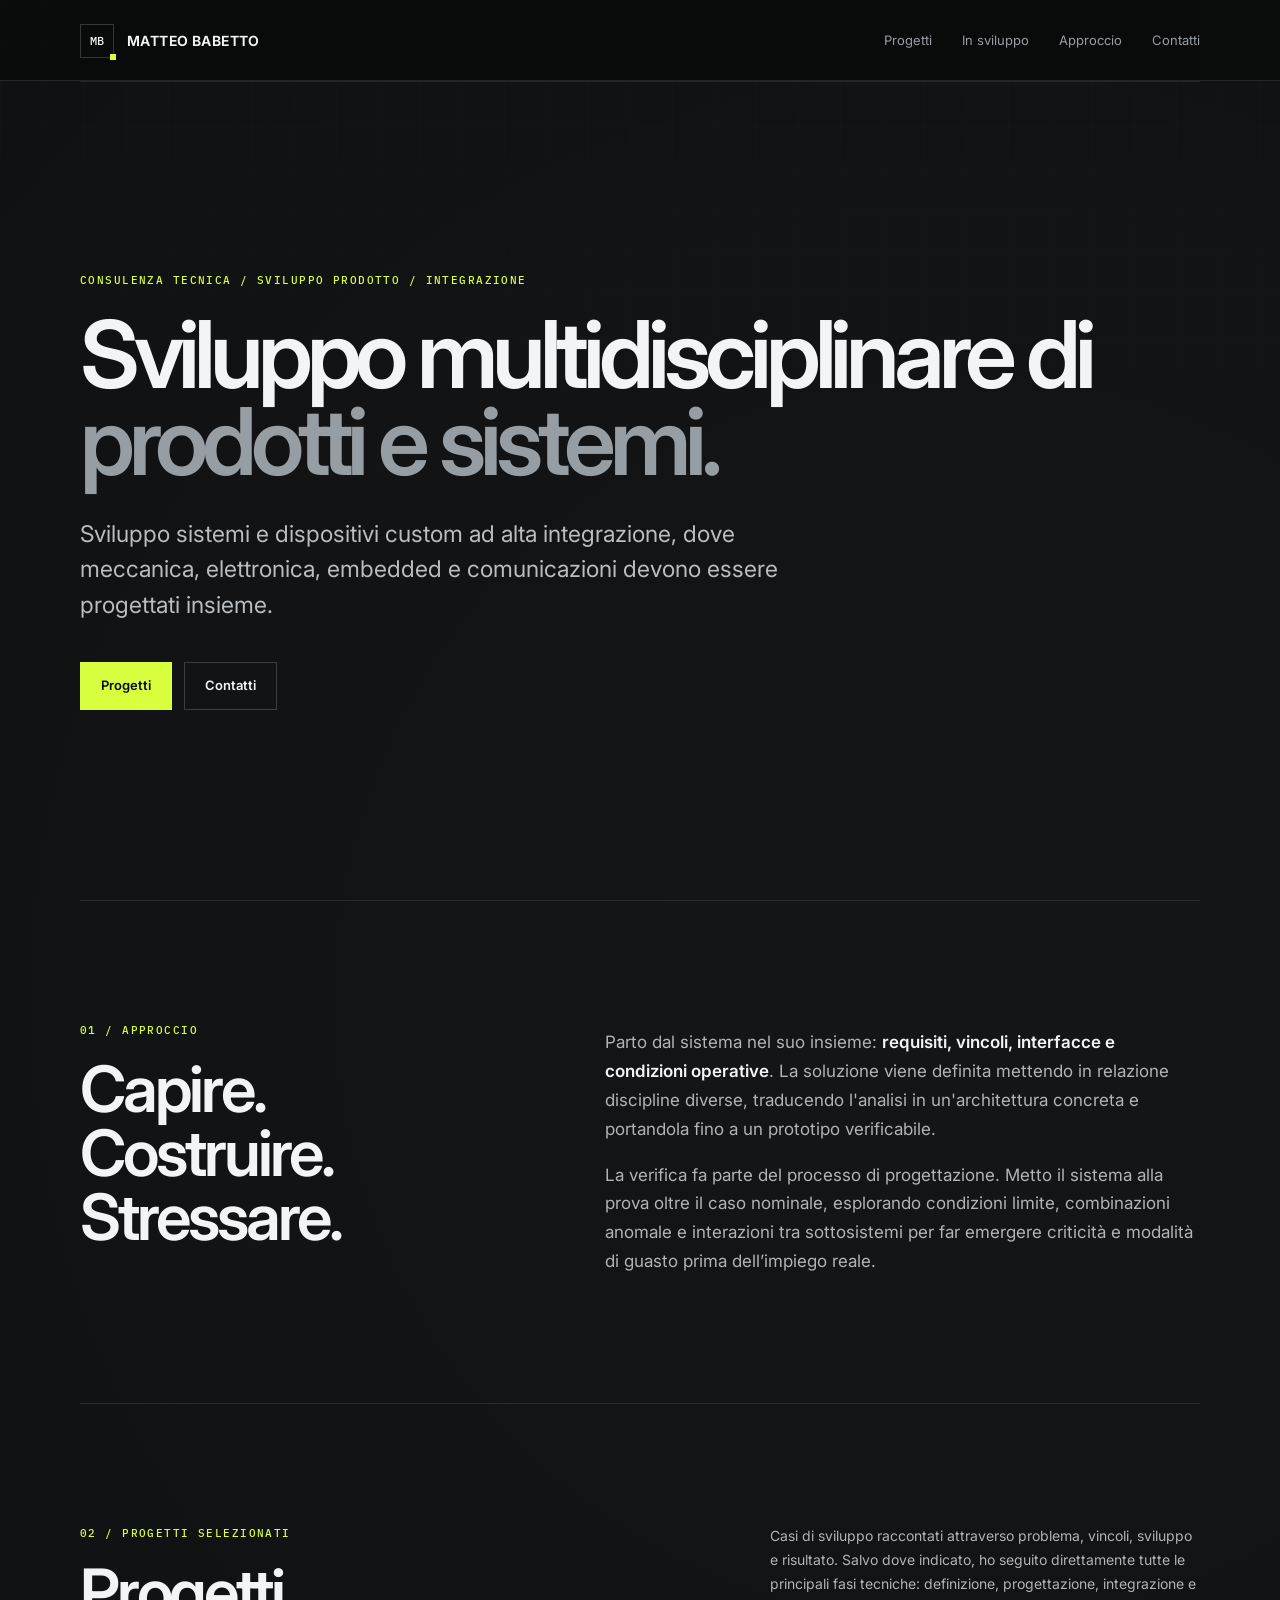
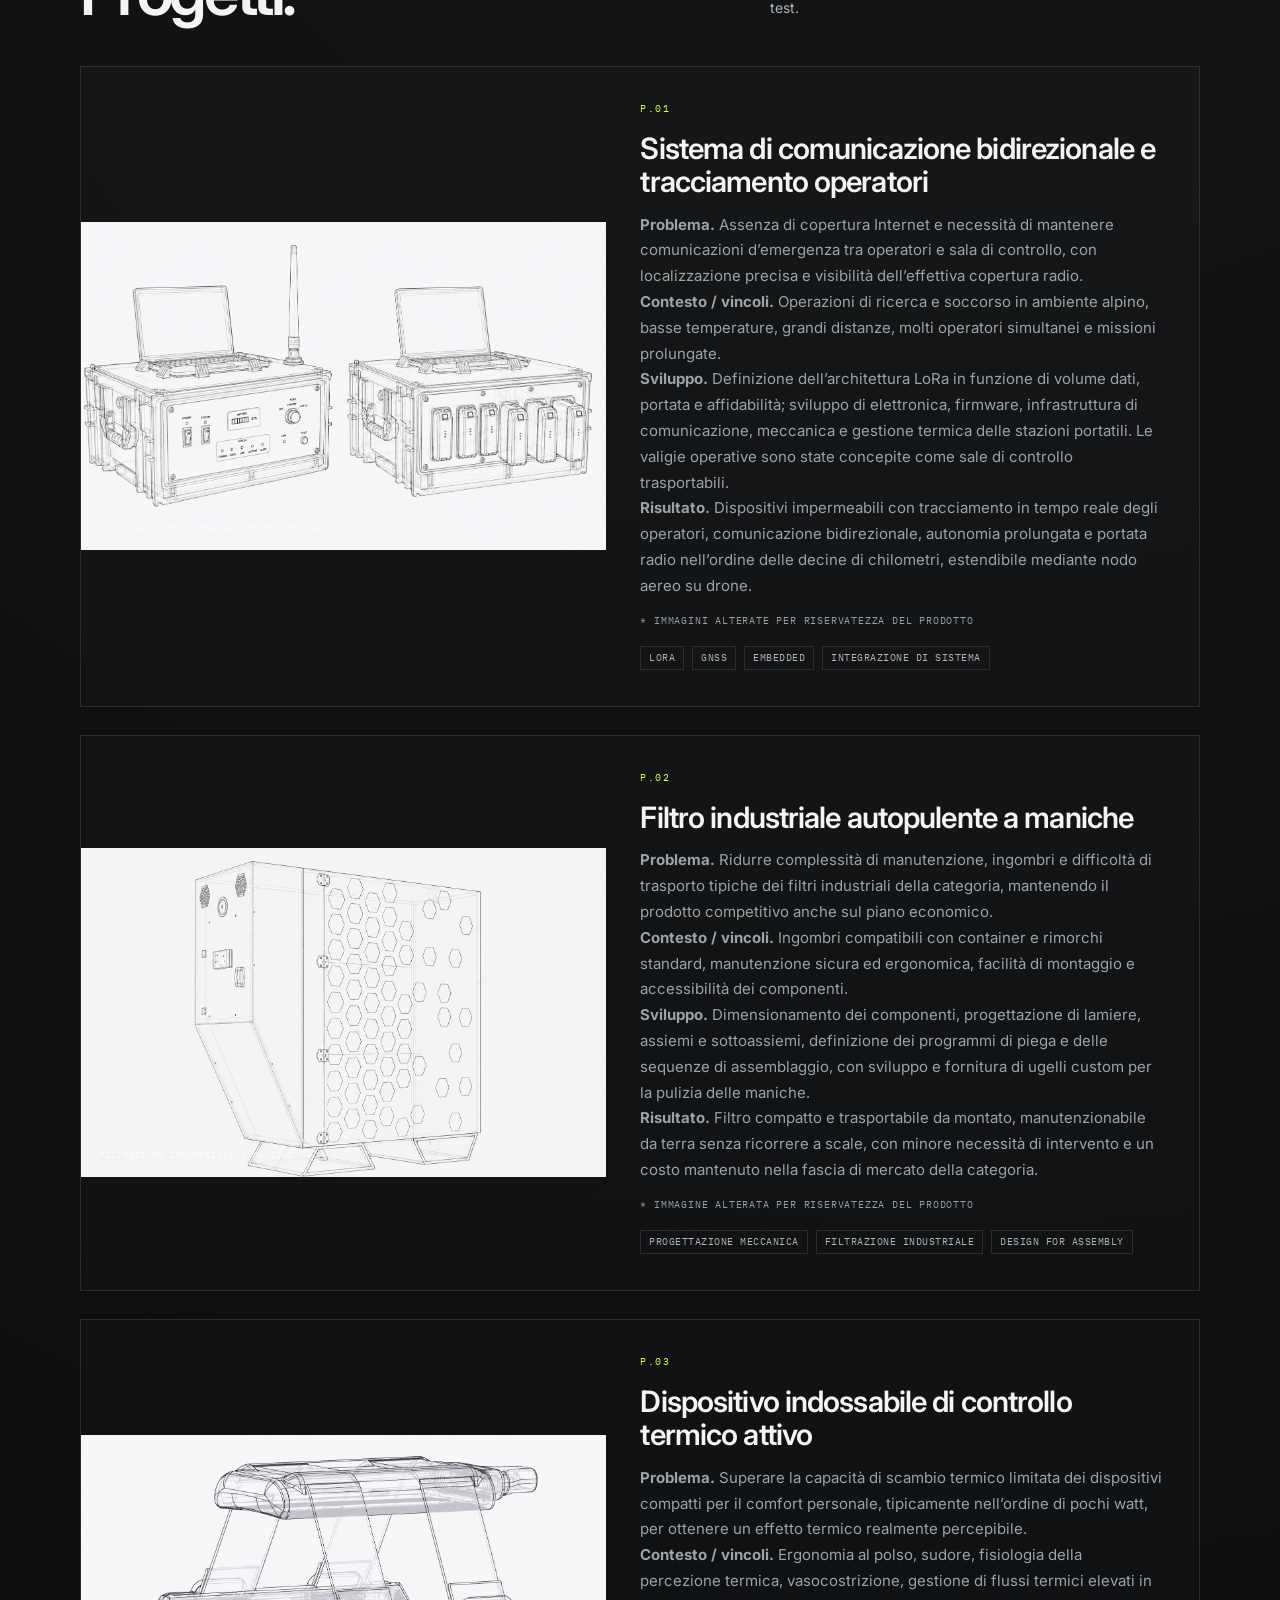
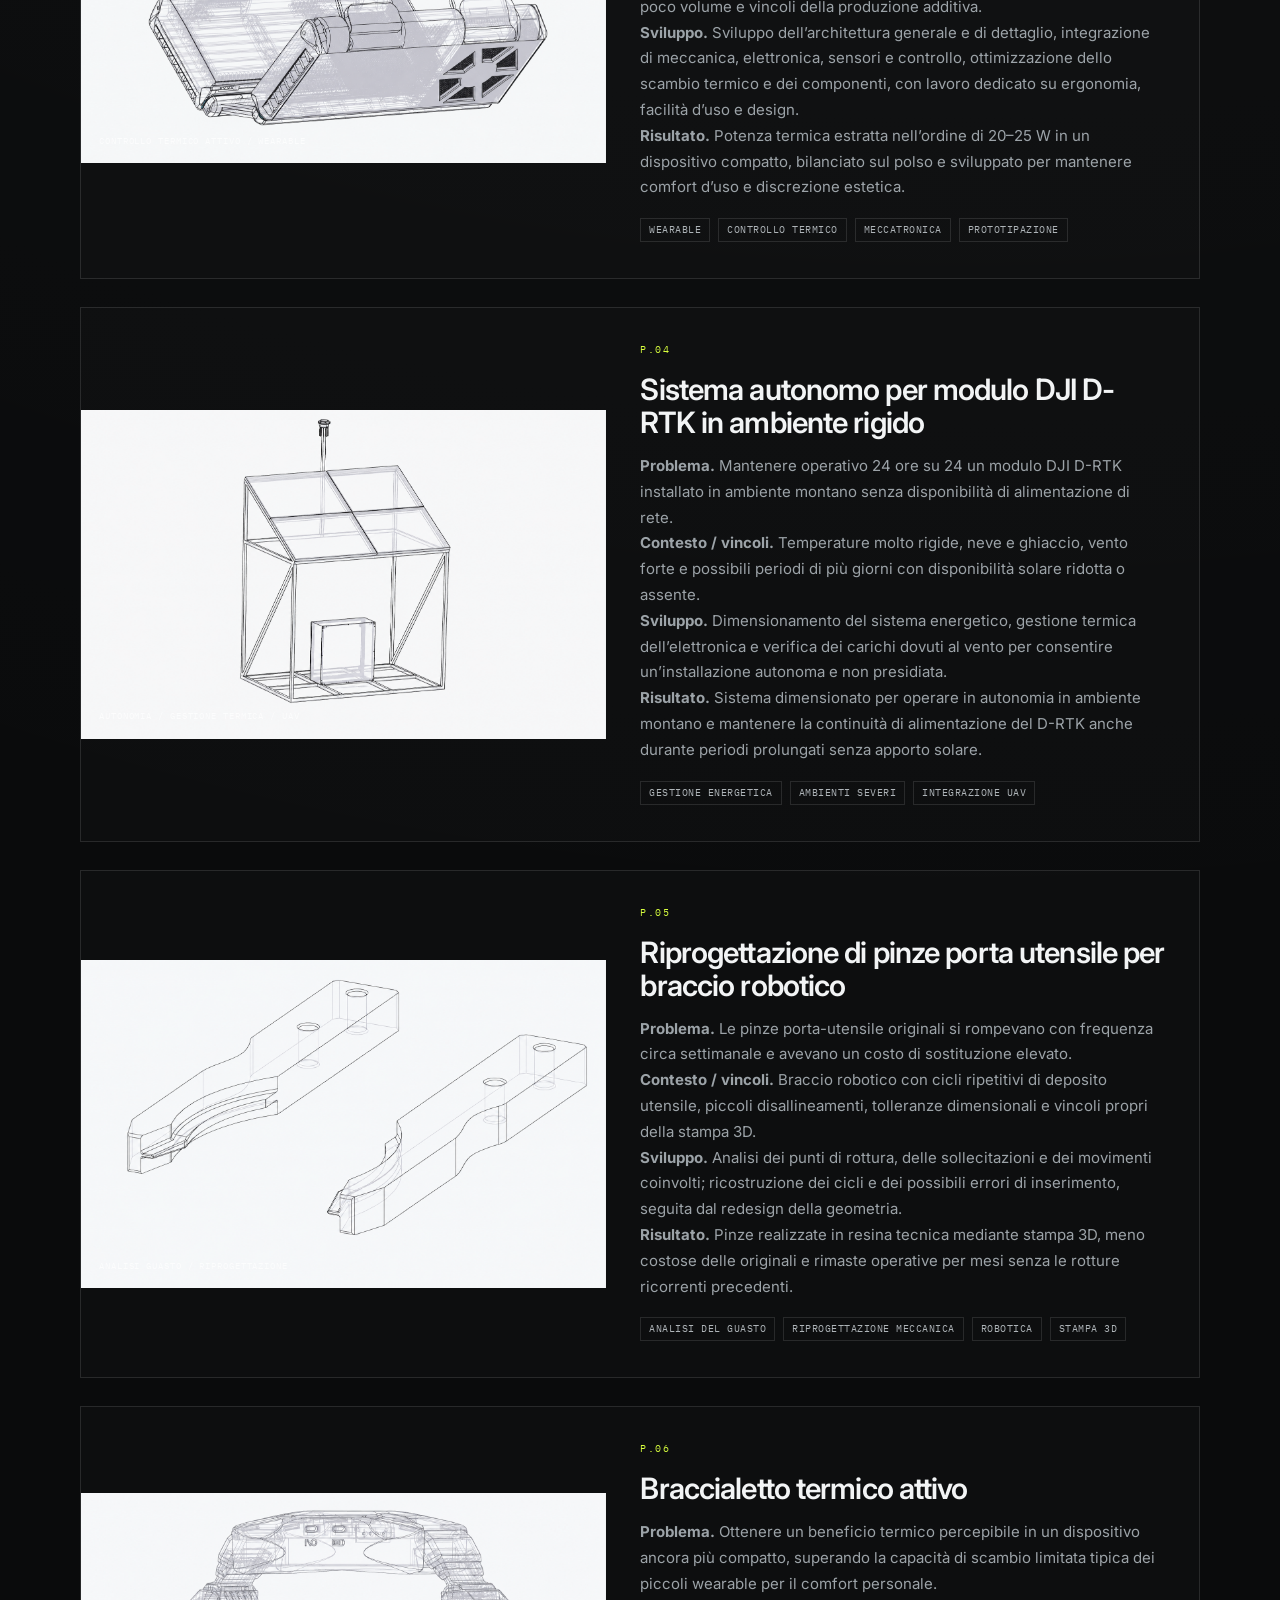
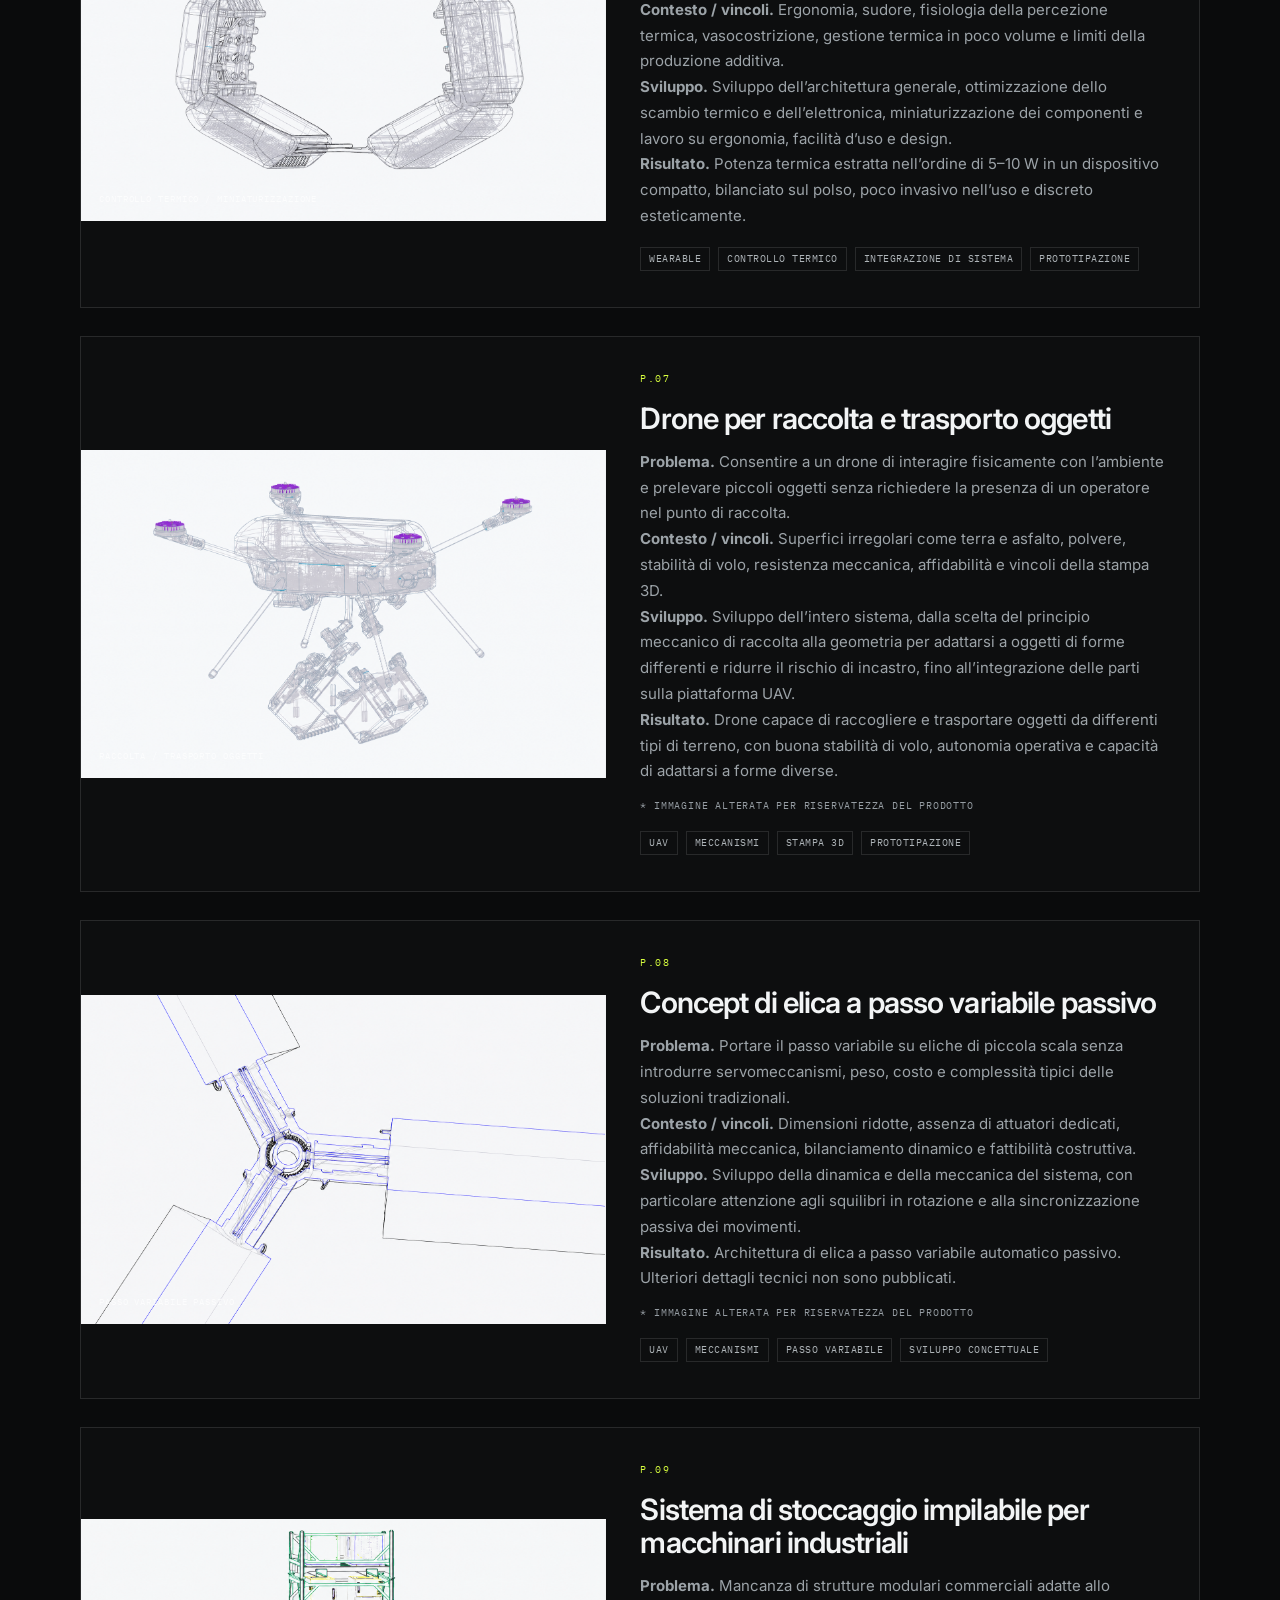
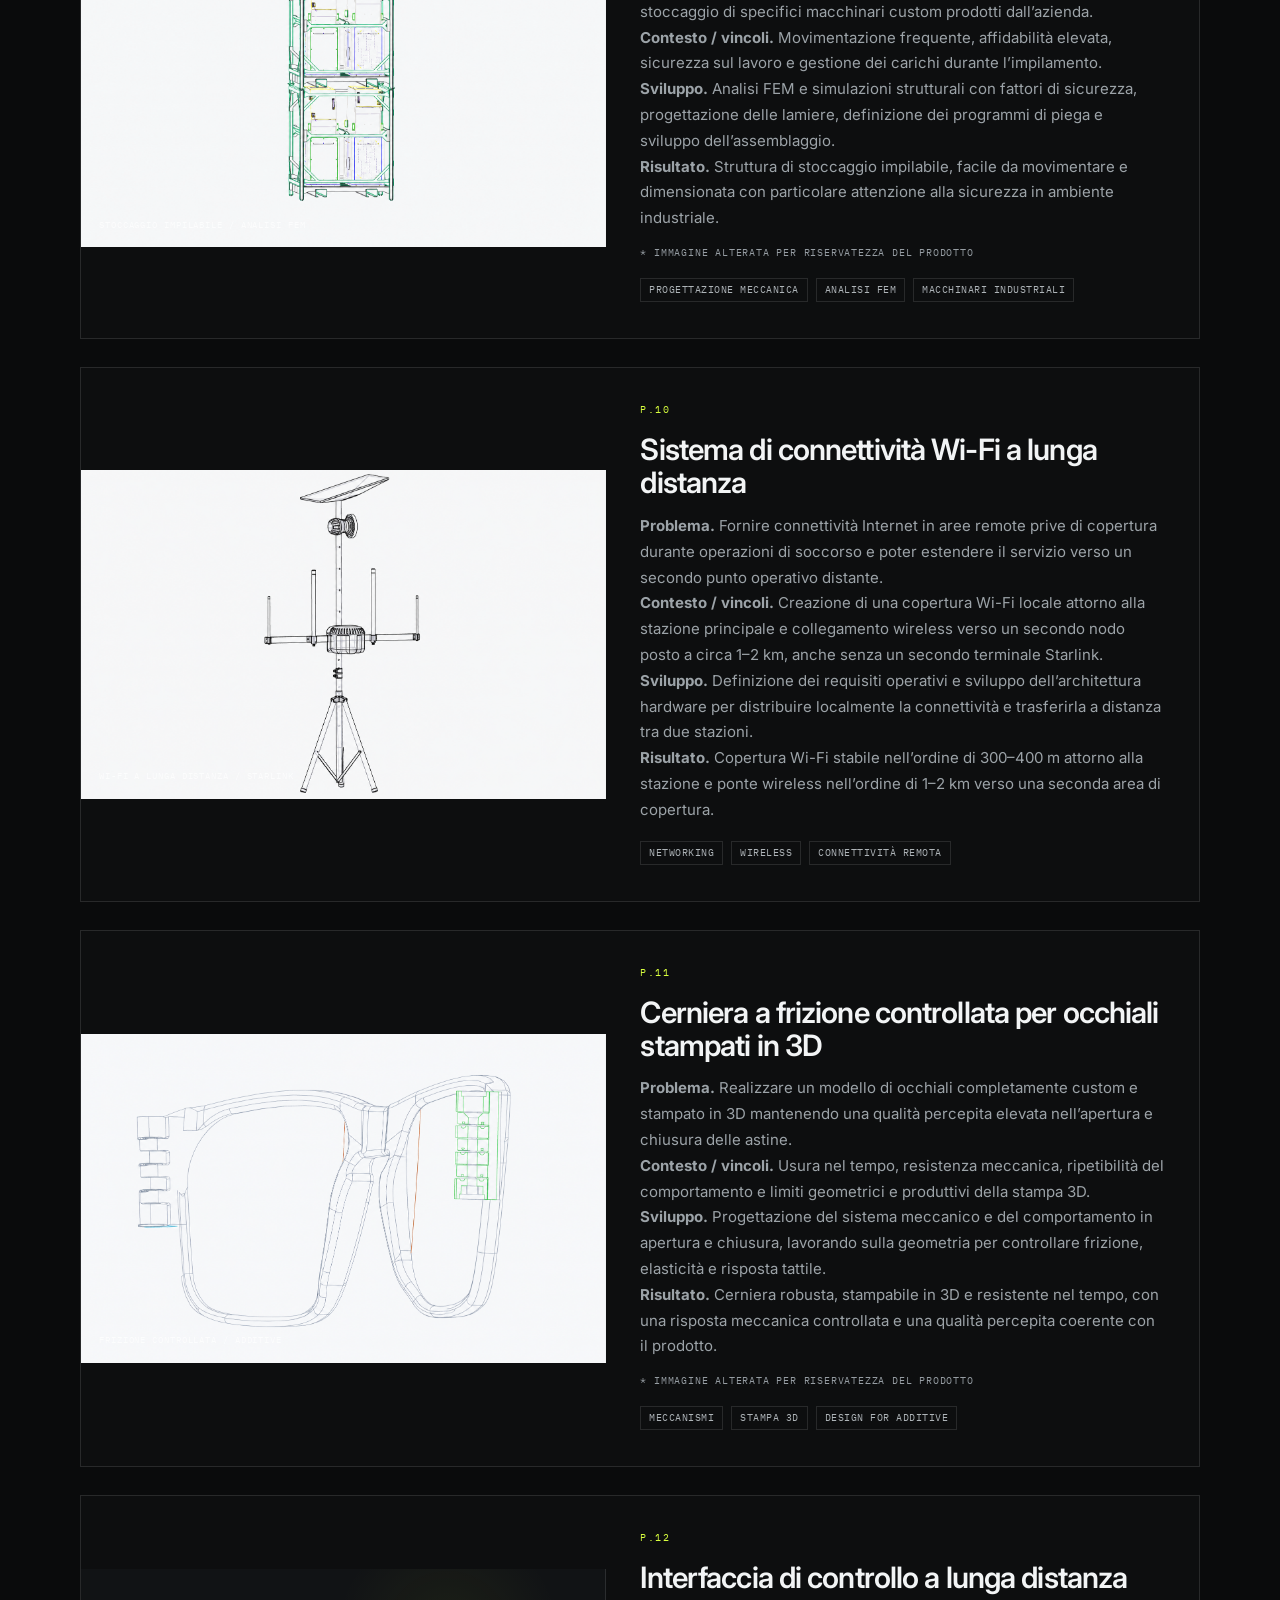
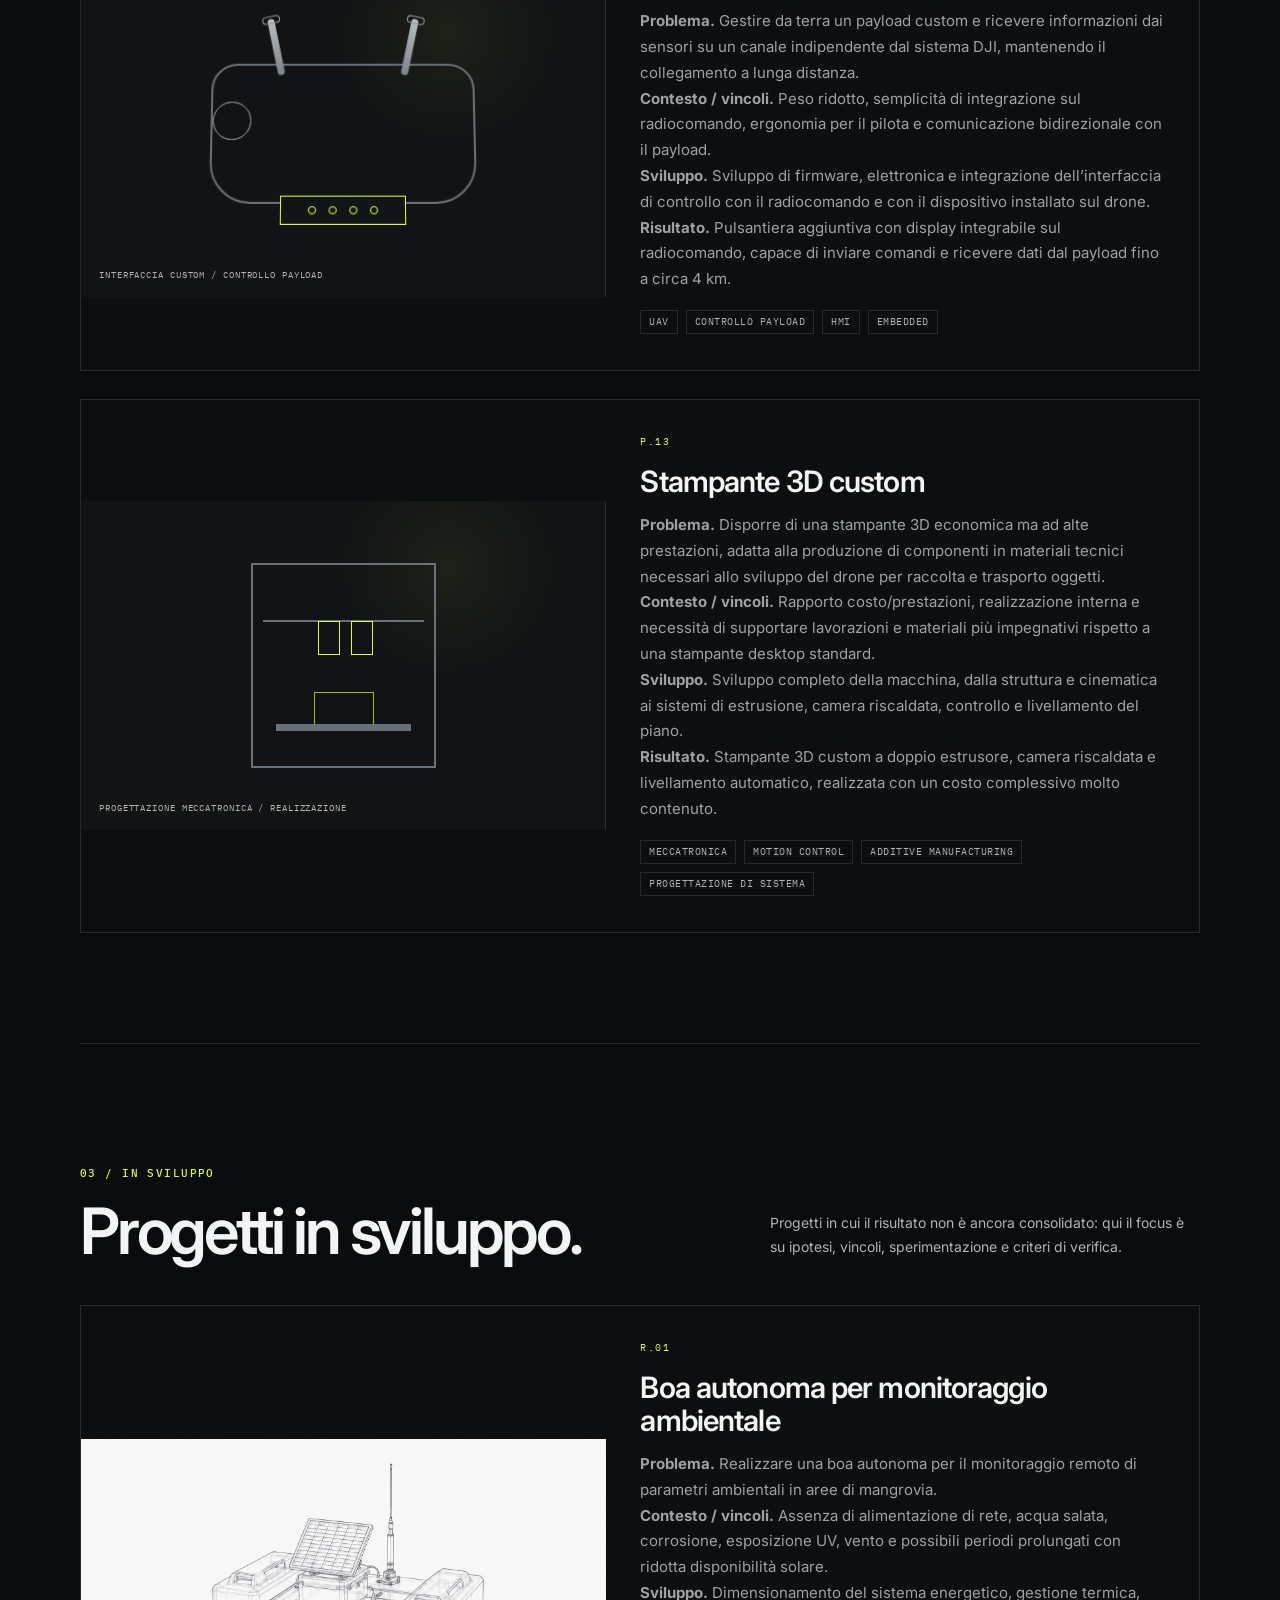
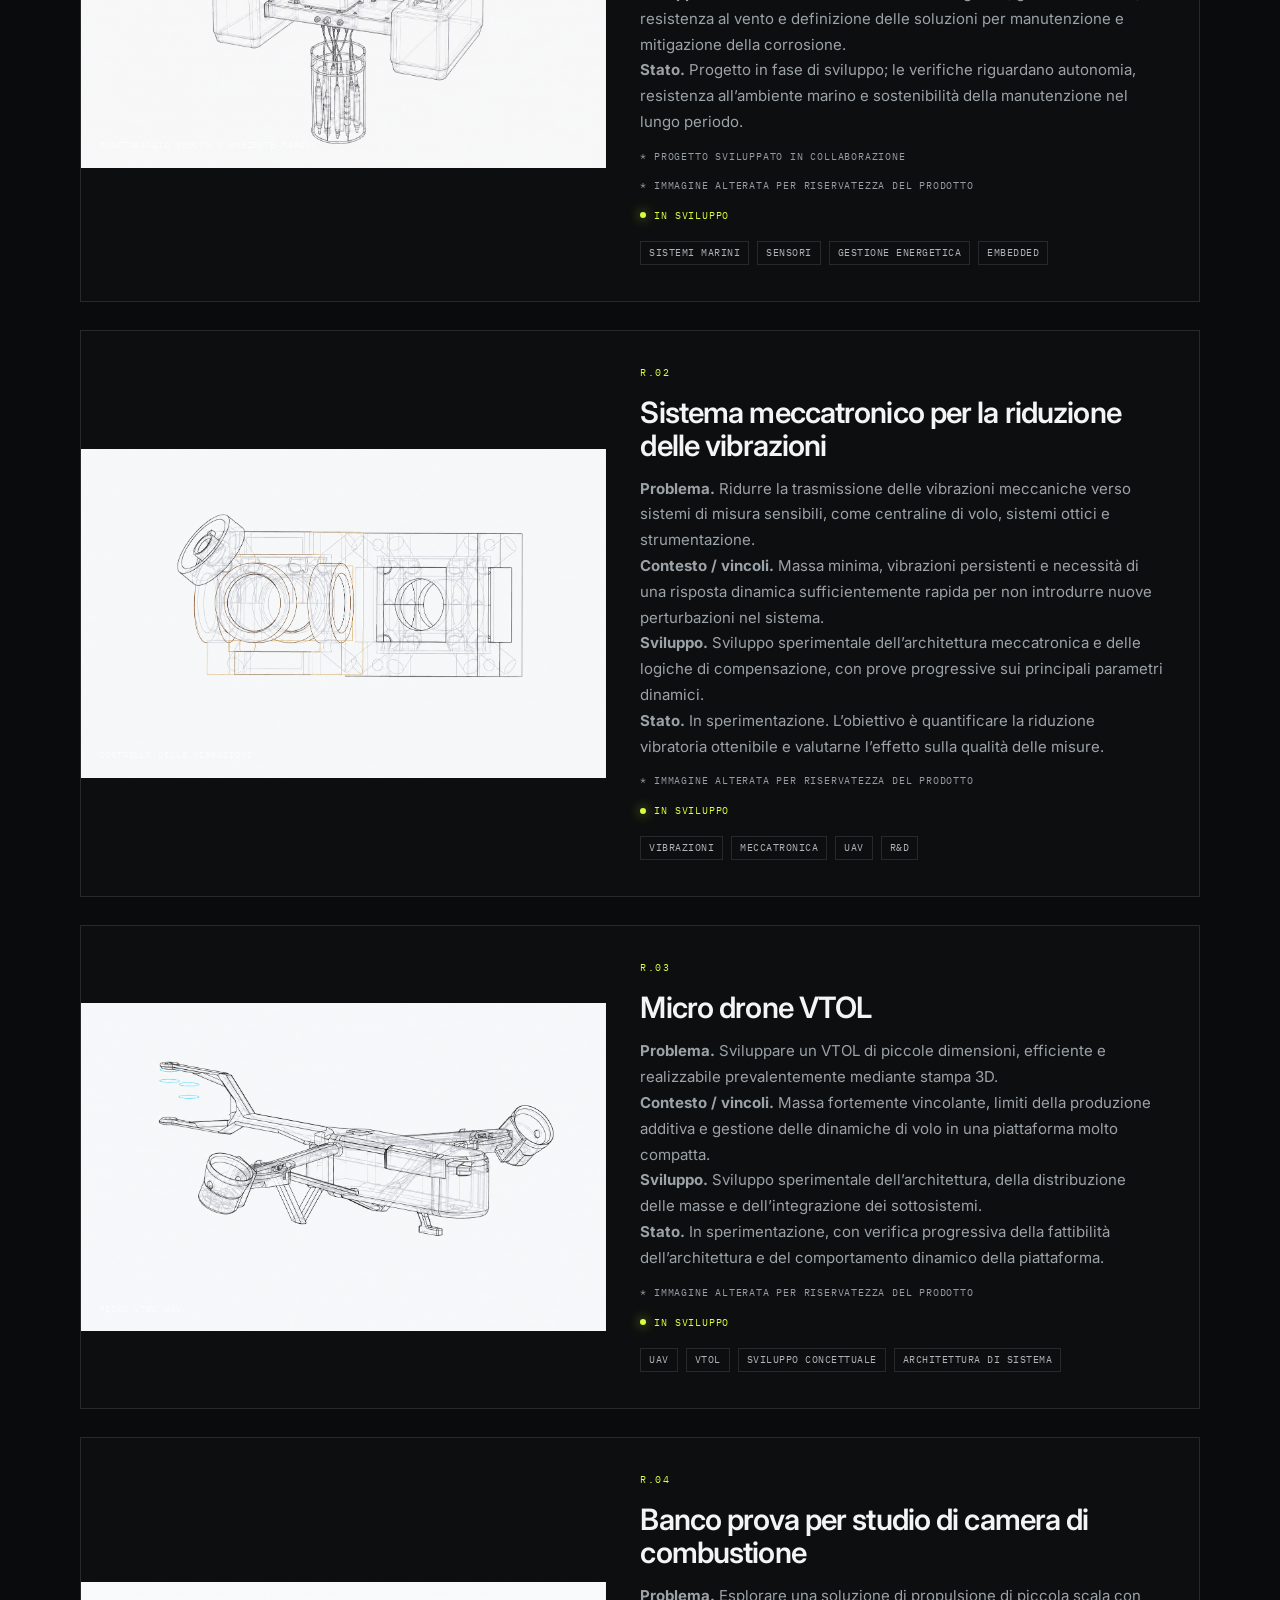
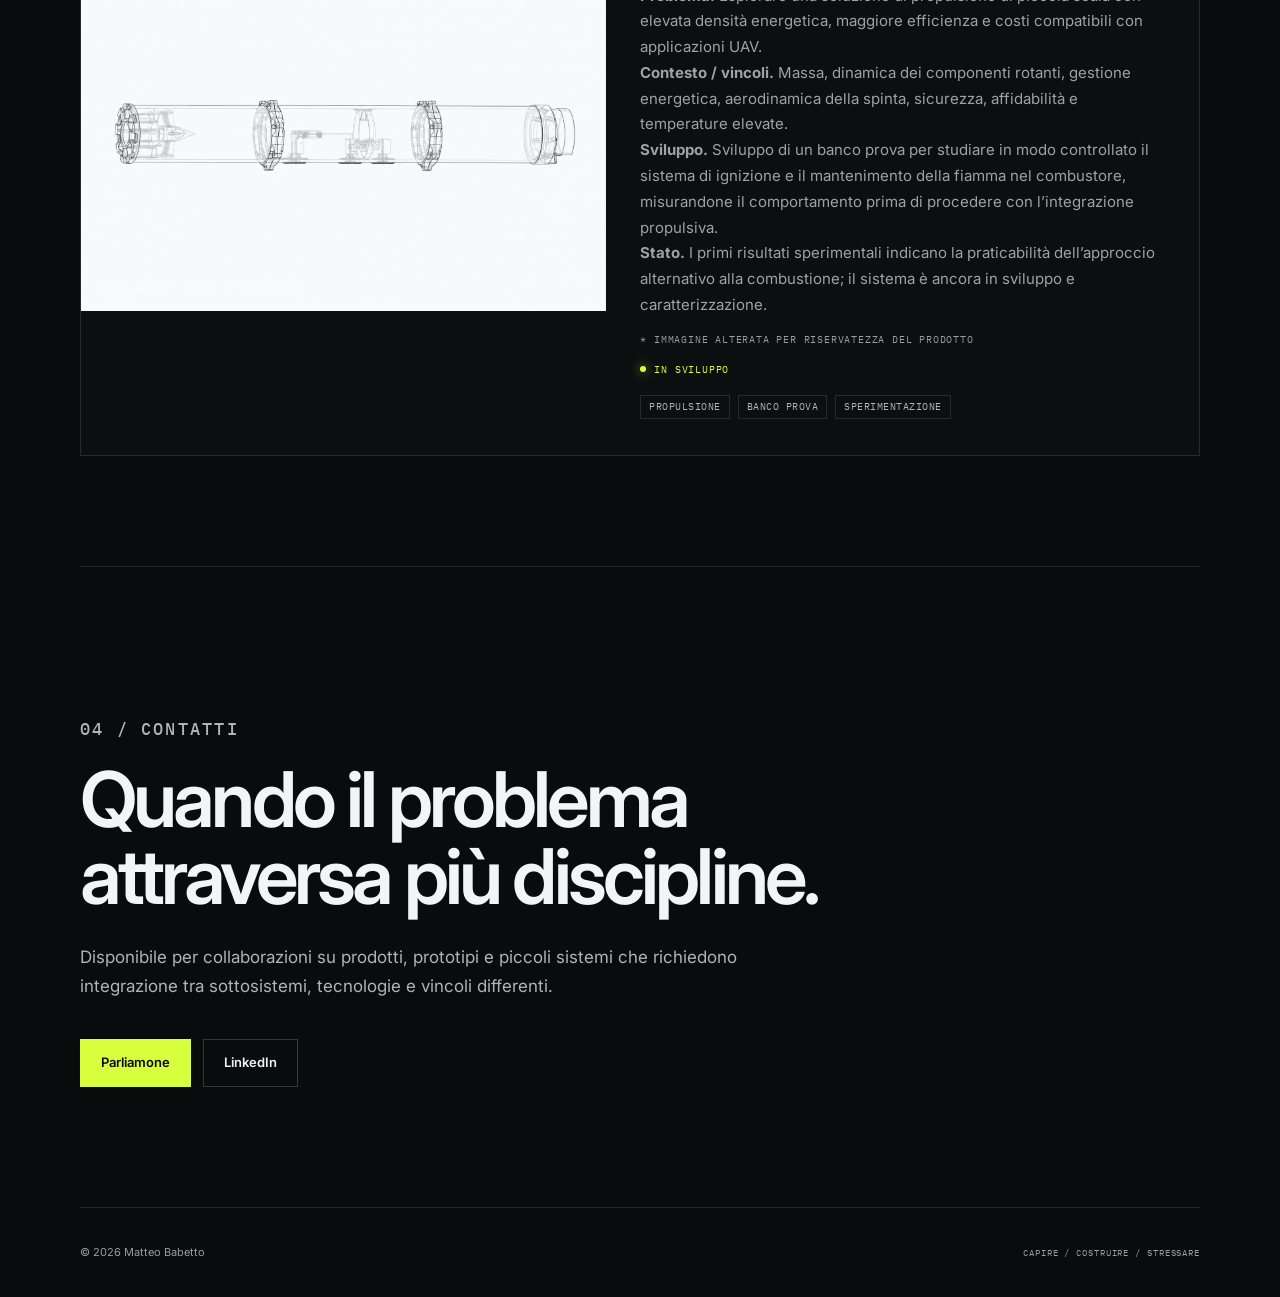
==== commit 6613add4: "Add files via upload" ====
--- a/index.html
+++ b/index.html
@@ -222,7 +222,7 @@
 <div class="entry-body">
 <div class="project-index mono">P.13</div>
 <h3>Stampante 3D custom</h3>
-<p><strong>Problema.</strong> Disporre di una stampante 3D economica ma ad alte prestazioni, adatta alla produzione di componenti in materiali tecnici necessari allo sviluppo del drone per raccolta e trasporto oggetti.<br/><strong>Contesto / vincoli.</strong> Rapporto costo/prestazioni, realizzazione interna e necessità di supportare lavorazioni e materiali più impegnativi rispetto a una stampante desktop standard.<br/><strong>Sviluppo.</strong> Sviluppo completo della macchina, dalla struttura e cinematica ai sistemi di estrusione, camera riscaldata, controllo e livellamento del piano.<br/><strong>Risultato.</strong> Stampante 3D custom a doppio estrusore, camera riscaldata e livellamento automatico, realizzata con un costo complessivo inferiore a 1.000 €.</p>
+<p><strong>Problema.</strong> Disporre di una stampante 3D economica ma ad alte prestazioni, adatta alla produzione di componenti in materiali tecnici necessari allo sviluppo del drone per raccolta e trasporto oggetti.<br/><strong>Contesto / vincoli.</strong> Rapporto costo/prestazioni, realizzazione interna e necessità di supportare lavorazioni e materiali più impegnativi rispetto a una stampante desktop standard.<br/><strong>Sviluppo.</strong> Sviluppo completo della macchina, dalla struttura e cinematica ai sistemi di estrusione, camera riscaldata, controllo e livellamento del piano.<br/><strong>Risultato.</strong> Stampante 3D custom a doppio estrusore, camera riscaldata e livellamento automatico, realizzata con un costo complessivo molto contenuto.</p>
 <div class="tags"><span>Meccatronica</span><span>Motion control</span><span>Additive manufacturing</span><span>Progettazione di sistema</span></div>
 </div>
 </article>
@@ -232,7 +232,7 @@
 <div class="section-heading">
 <div>
 <p class="eyebrow mono">03 / IN SVILUPPO</p>
-<h2>Ricerca e sviluppo.</h2>
+<h2>Progetti in sviluppo.</h2>
 </div>
 <p class="section-note">Progetti in cui il risultato non è ancora consolidato: qui il focus è su ipotesi, vincoli, sperimentazione e criteri di verifica.</p>
 </div>
--- a/styles.css
+++ b/styles.css
@@ -56,7 +56,7 @@
 .nav a:hover { color: var(--text); }
 .hero { min-height: calc(100vh - 82px); display: flex; flex-direction: column; justify-content: center; padding-top: 80px; padding-bottom: 80px; }
 .hero-kicker, .eyebrow { color: var(--accent); letter-spacing: .13em; font-size: 11px; font-weight: 500; }
-.hero h1 { font-size: clamp(46px, 7.3vw, 106px); line-height: .93; letter-spacing: -.065em; max-width: 1120px; margin: 22px 0 32px; font-weight: 600; }
+.hero h1 { font-size: clamp(46px, 7.3vw, 100px); line-height: .93; letter-spacing: -.065em; max-width: 1120px; margin: 22px 0 32px; font-weight: 600; }
 .hero h1 span { display: block; color: var(--muted); }
 .hero-copy { max-width: 700px; color: #b7bdc1; font-size: clamp(18px, 2vw, 23px); line-height: 1.55; margin: 0; }
 .hero-actions, .contact-actions { display: flex; gap: 12px; flex-wrap: wrap; margin-top: 38px; }
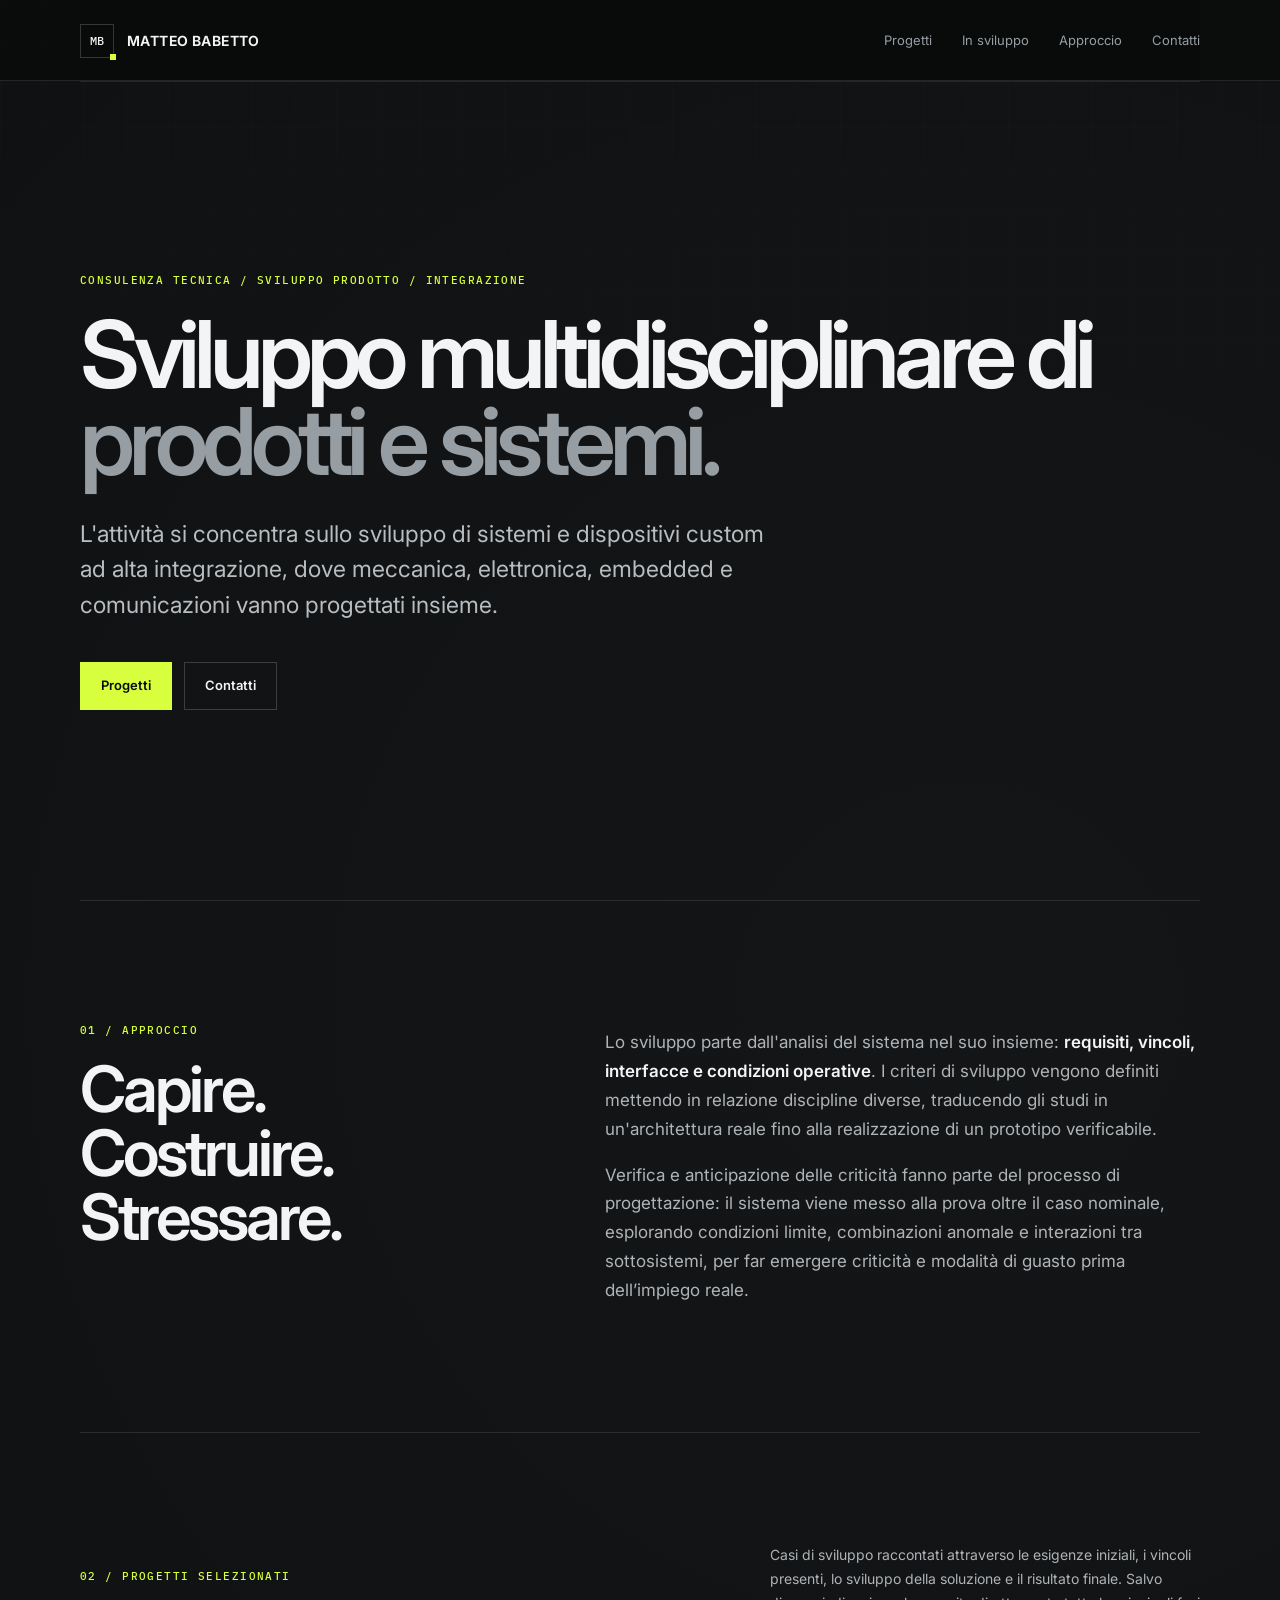
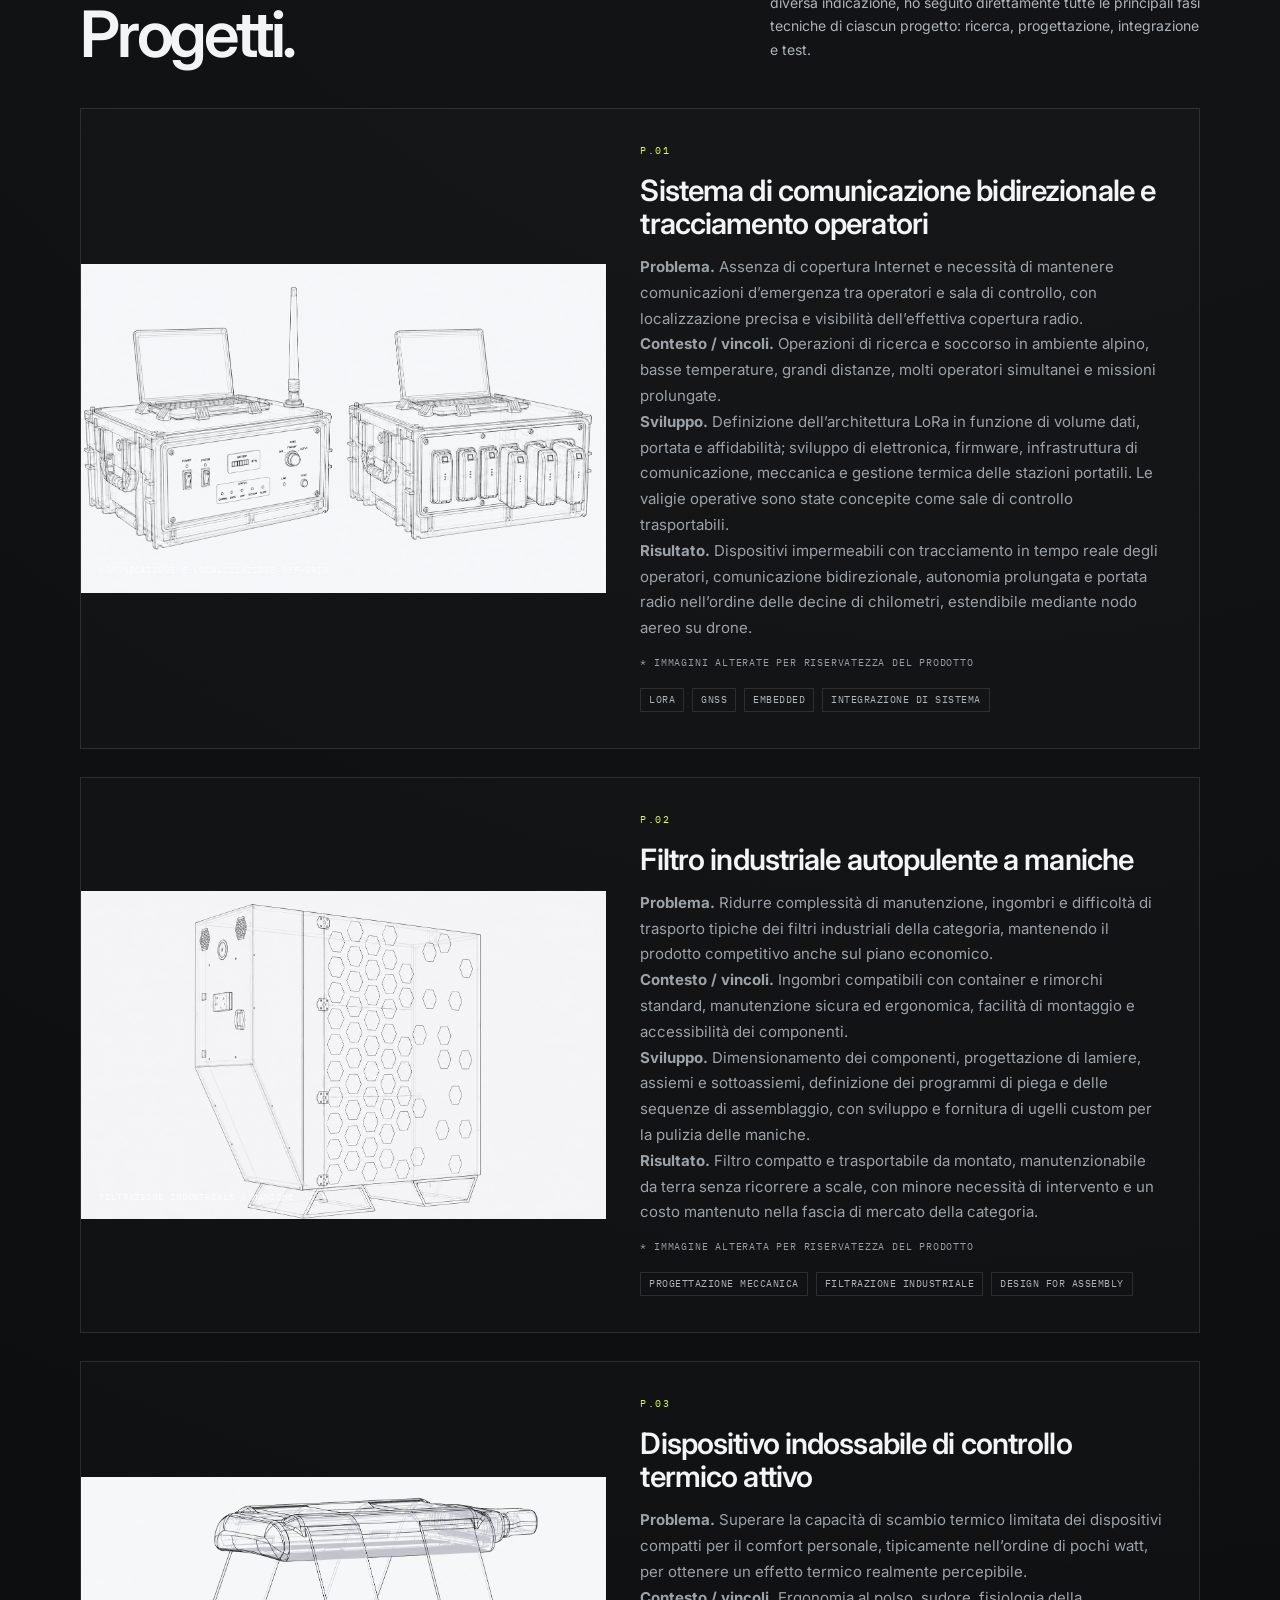
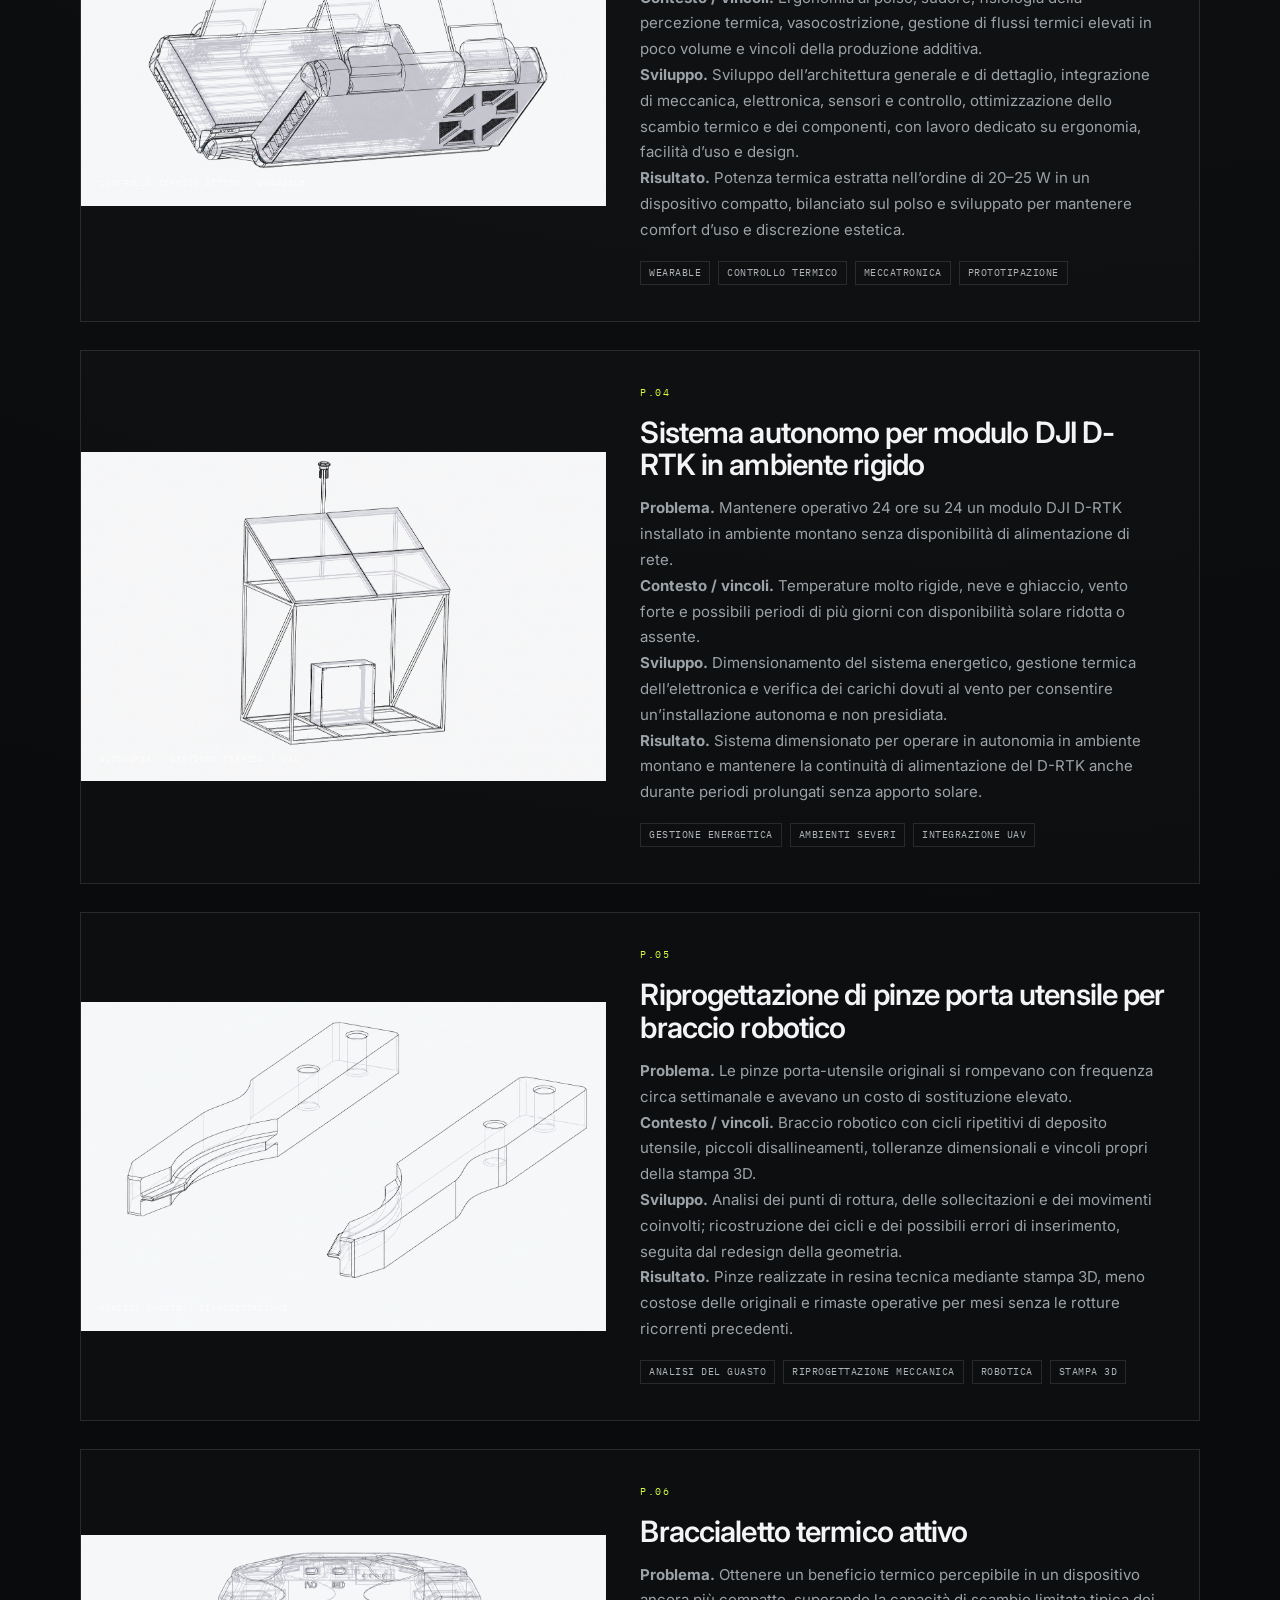
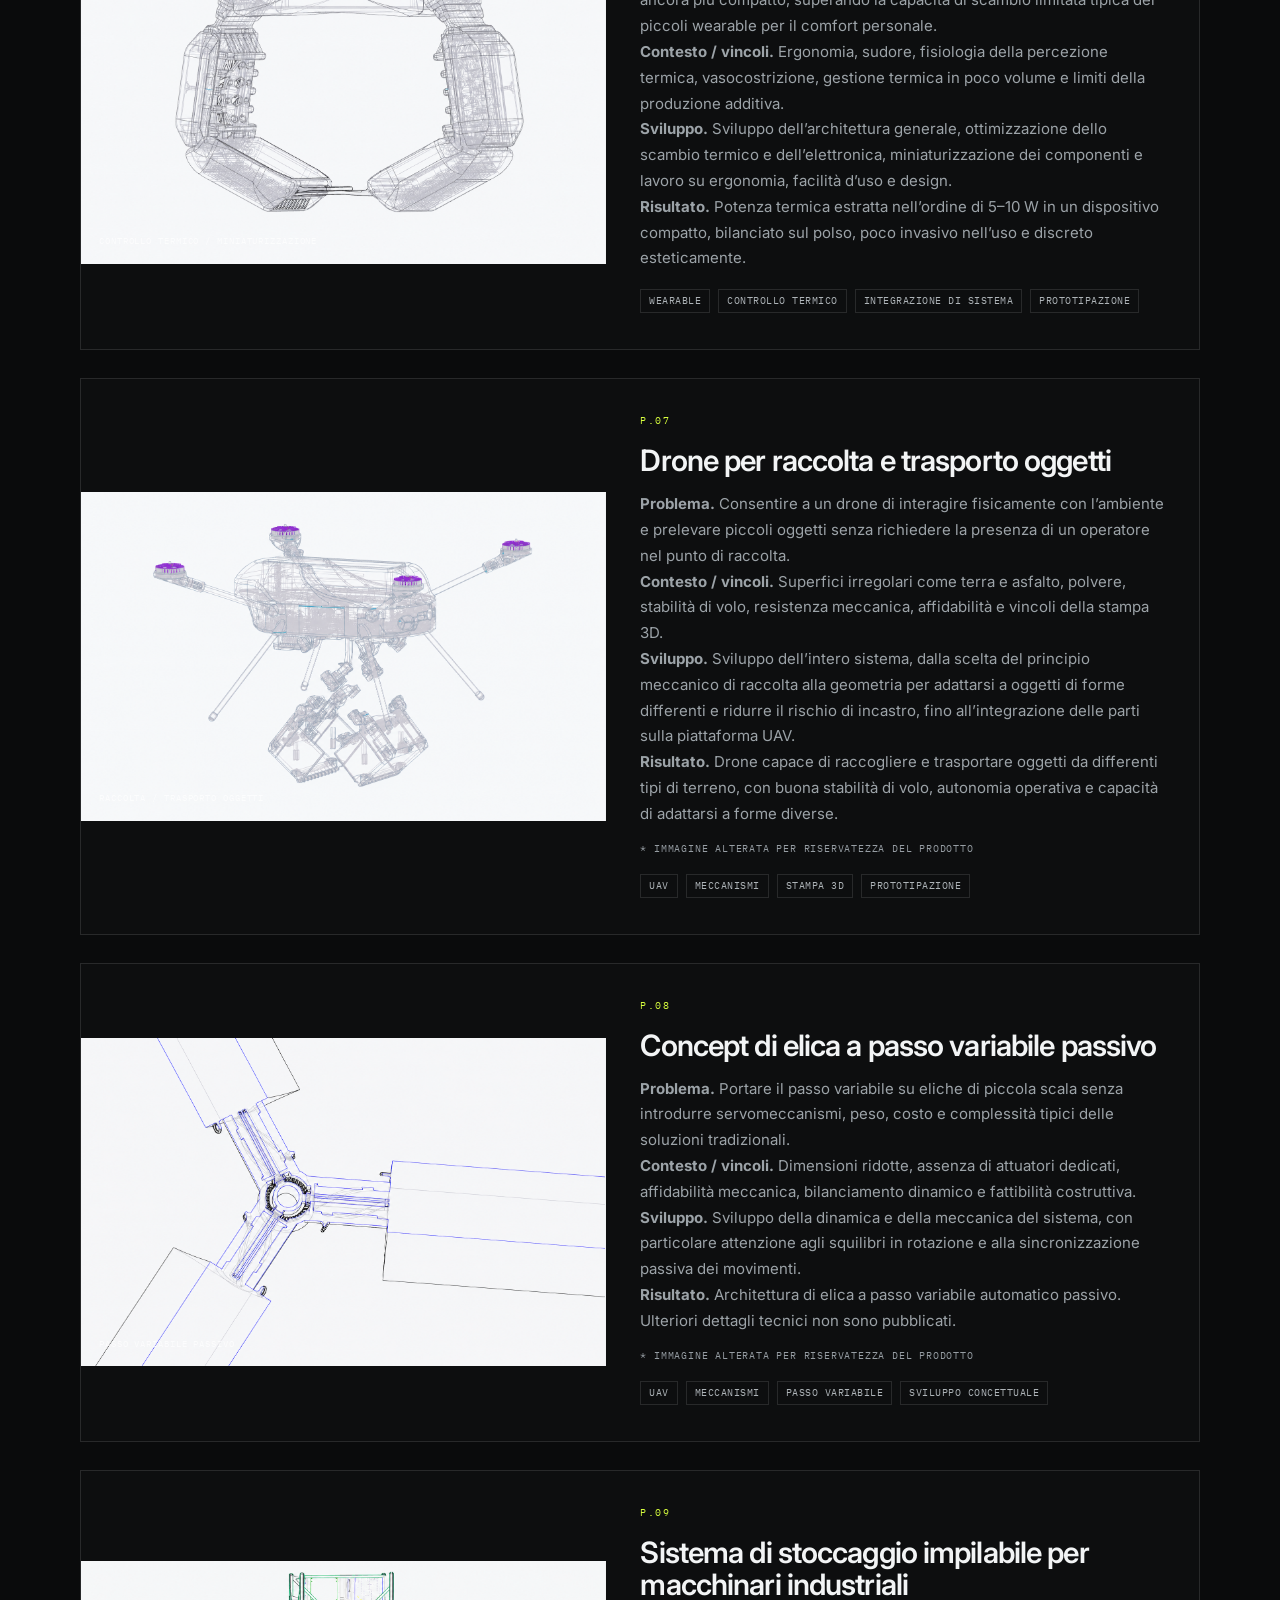
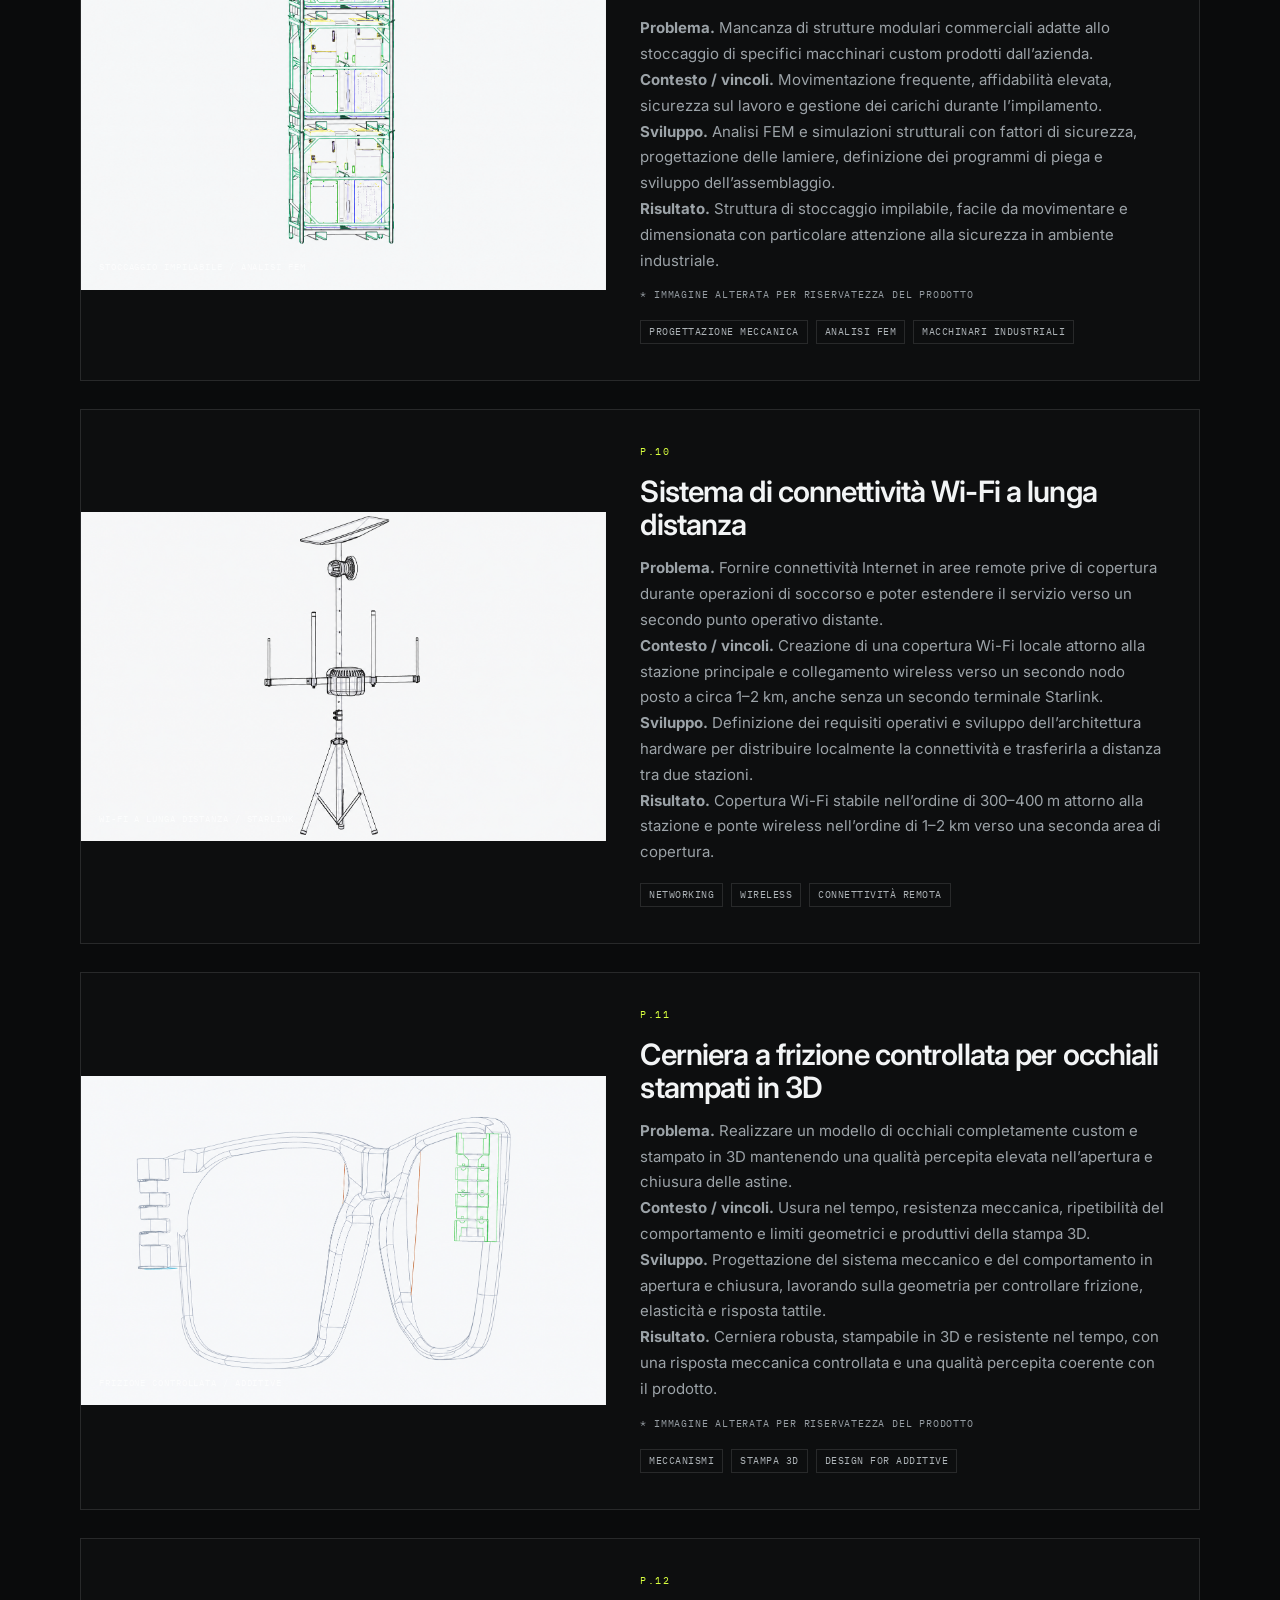
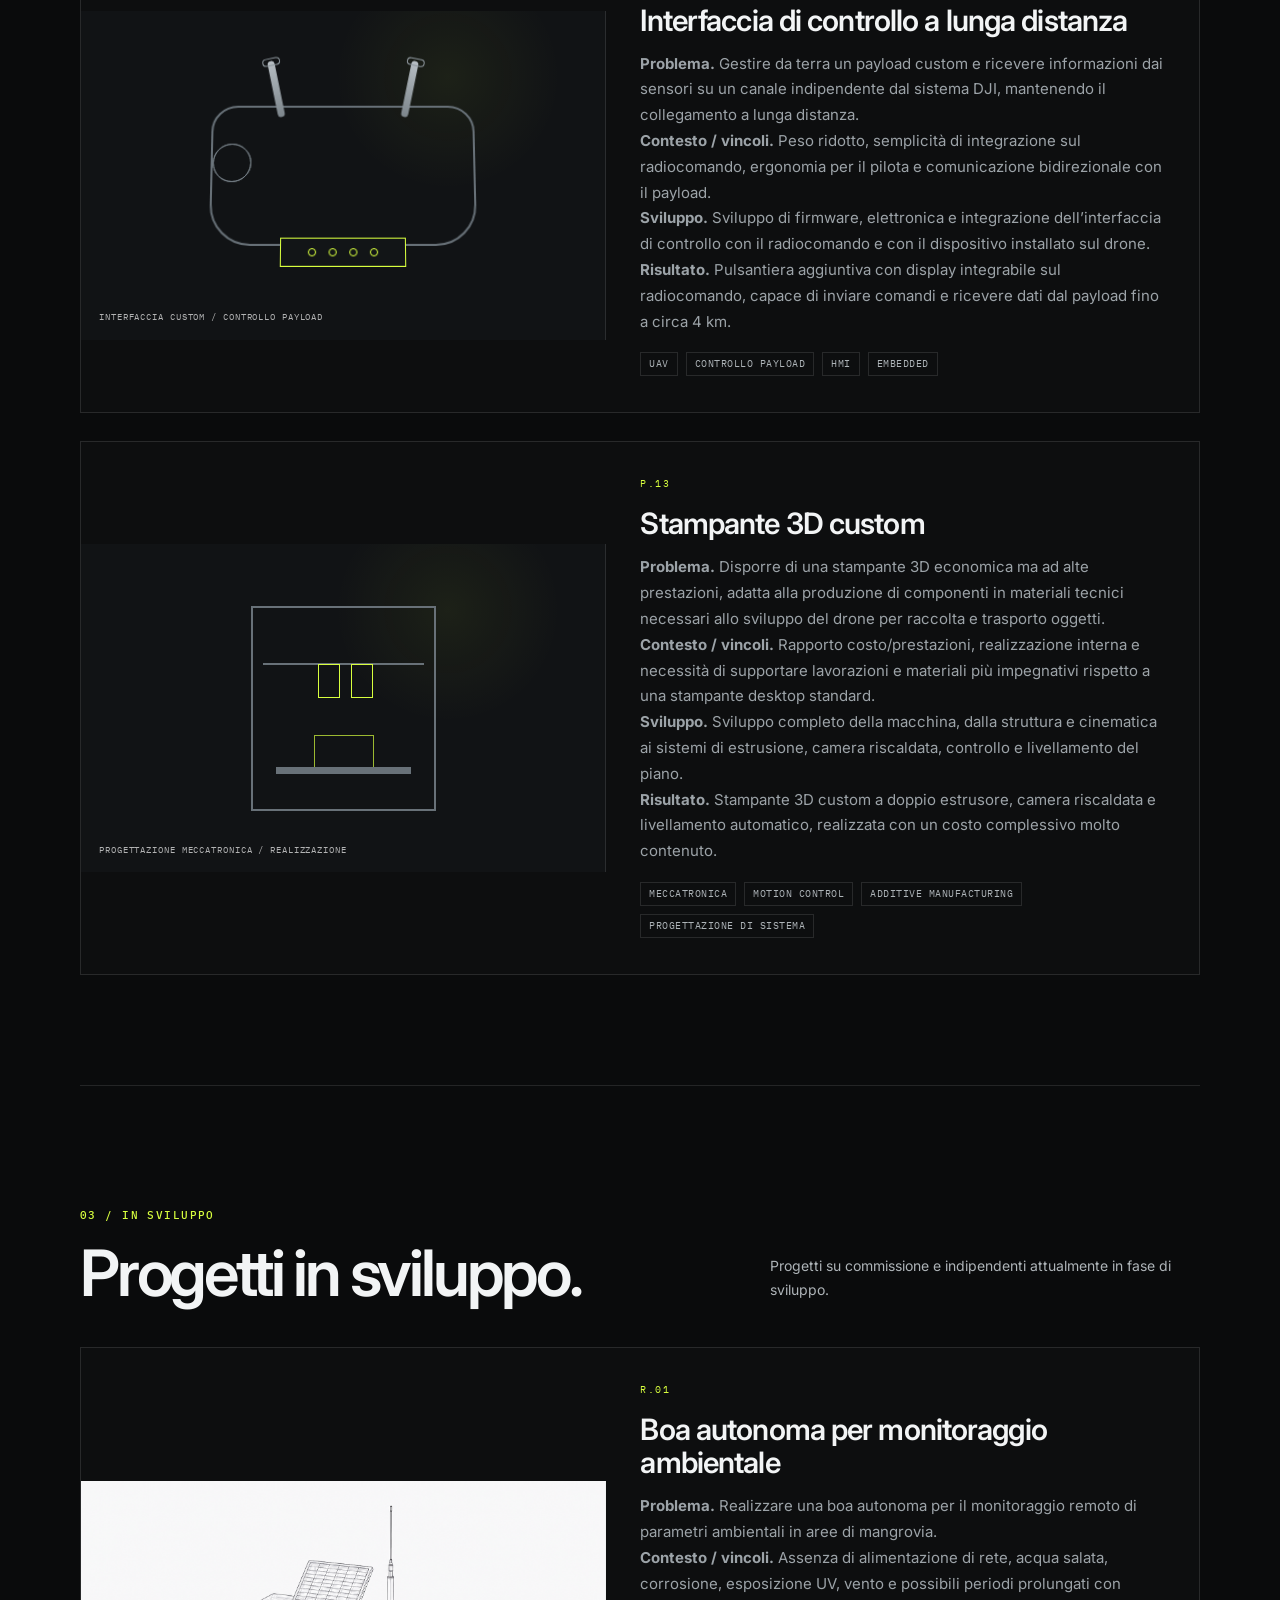
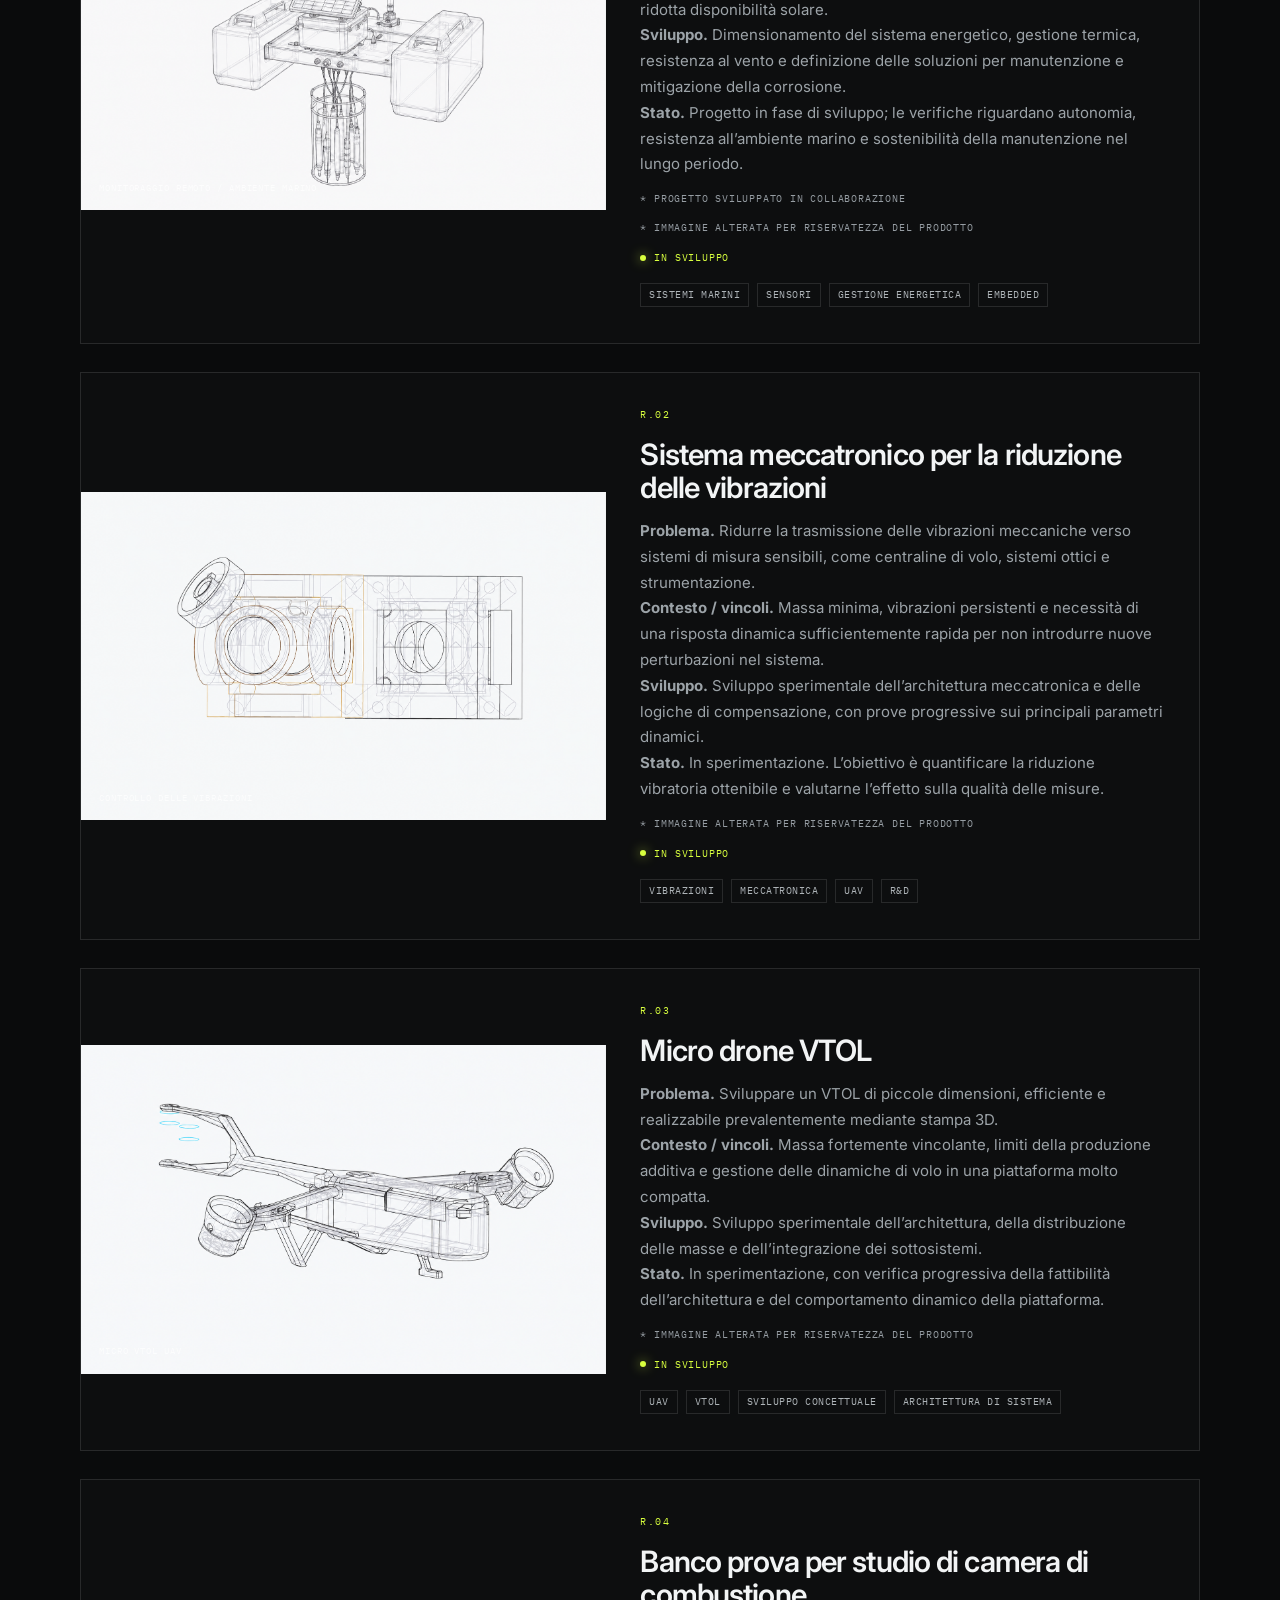
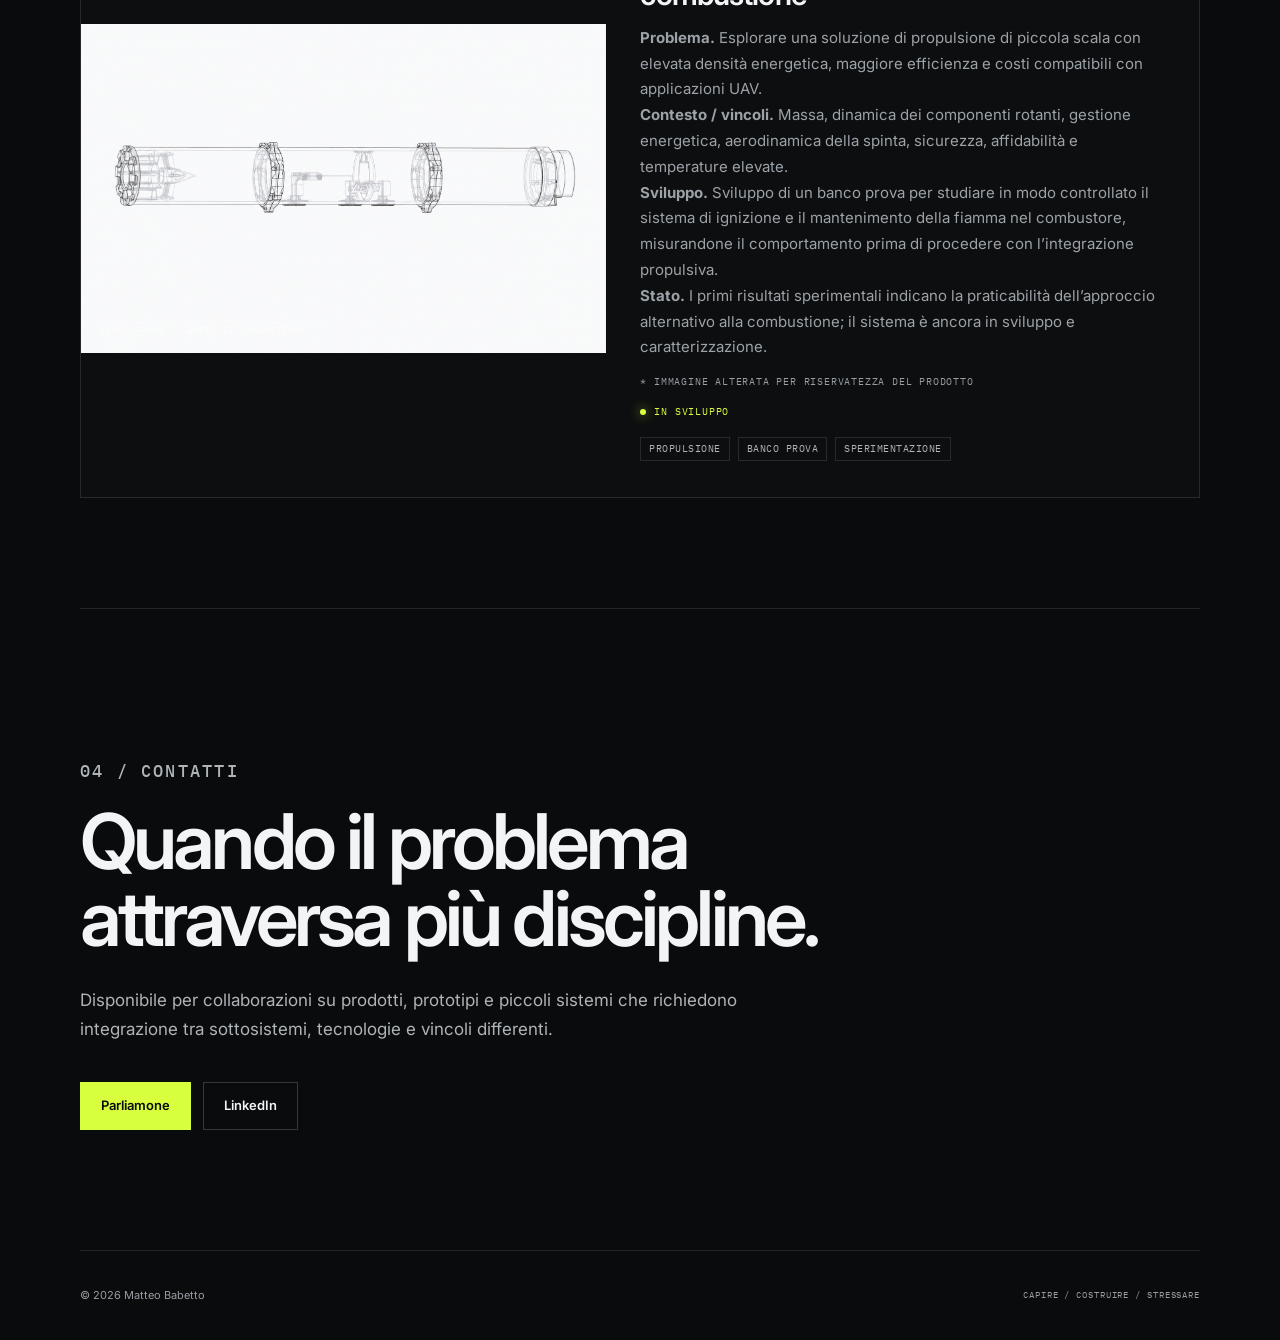
==== commit 340b5e31: "Add files via upload" ====
--- a/index.html
+++ b/index.html
@@ -31,7 +31,7 @@
 <section class="hero section">
 <div class="hero-kicker mono">CONSULENZA TECNICA / SVILUPPO PRODOTTO / INTEGRAZIONE</div>
 <h1>Sviluppo multidisciplinare di <span>prodotti e sistemi.</span></h1>
-<p class="hero-copy">Sviluppo sistemi e dispositivi custom ad alta integrazione, dove meccanica, elettronica, embedded e comunicazioni devono essere progettati insieme.</p>
+<p class="hero-copy">L'attività si concentra sullo sviluppo di sistemi e dispositivi custom ad alta integrazione, dove meccanica, elettronica, embedded e comunicazioni vanno progettati insieme.</p>
 <div class="hero-actions">
 <a class="button primary" href="#projects">Progetti</a>
 <a class="button ghost" href="#contact">Contatti</a>
@@ -53,8 +53,8 @@
 <h2>Capire. Costruire. Stressare.</h2>
 </div>
 <div class="intro-copy">
-<p>Parto dal sistema nel suo insieme: <strong>requisiti, vincoli, interfacce e condizioni operative</strong>. La soluzione viene definita mettendo in relazione discipline diverse, traducendo l'analisi in un'architettura concreta e portandola fino a un prototipo verificabile.</p>
-<p>La verifica fa parte del processo di progettazione. Metto il sistema alla prova oltre il caso nominale, esplorando condizioni limite, combinazioni anomale e interazioni tra sottosistemi per far emergere criticità e modalità di guasto prima dell’impiego reale.</p>
+<p>Lo sviluppo parte dall'analisi del sistema nel suo insieme: <strong>requisiti, vincoli, interfacce e condizioni operative</strong>. I criteri di sviluppo vengono definiti mettendo in relazione discipline diverse, traducendo gli studi in un'architettura reale fino alla realizzazione di un prototipo verificabile.</p>
+<p>Verifica e anticipazione delle criticità fanno parte del processo di progettazione: il sistema viene messo alla prova oltre il caso nominale, esplorando condizioni limite, combinazioni anomale e interazioni tra sottosistemi, per far emergere criticità e modalità di guasto prima dell’impiego reale.</p>
 </div>
 </section>
 <section class="section" id="projects">
@@ -63,7 +63,7 @@
 <p class="eyebrow mono">02 / PROGETTI SELEZIONATI</p>
 <h2>Progetti.</h2>
 </div>
-<p class="section-note">Casi di sviluppo raccontati attraverso problema, vincoli, sviluppo e risultato. Salvo dove indicato, ho seguito direttamente tutte le principali fasi tecniche: definizione, progettazione, integrazione e test.</p>
+<p class="section-note">Casi di sviluppo raccontati attraverso le esigenze iniziali, i vincoli presenti, lo sviluppo della soluzione e il risultato finale. Salvo diversa indicazione, ho seguito direttamente tutte le principali fasi tecniche di ciascun progetto: ricerca, progettazione, integrazione e test.</p>
 </div>
 <div class="project-list">
 <article class="project-entry reveal">
@@ -234,7 +234,7 @@
 <p class="eyebrow mono">03 / IN SVILUPPO</p>
 <h2>Progetti in sviluppo.</h2>
 </div>
-<p class="section-note">Progetti in cui il risultato non è ancora consolidato: qui il focus è su ipotesi, vincoli, sperimentazione e criteri di verifica.</p>
+<p class="section-note">Progetti su commissione e indipendenti attualmente in fase di sviluppo.</p>
 </div>
 <div class="project-list">
 <article class="project-entry reveal">
--- a/styles.css
+++ b/styles.css
@@ -56,7 +56,7 @@
 .nav a:hover { color: var(--text); }
 .hero { min-height: calc(100vh - 82px); display: flex; flex-direction: column; justify-content: center; padding-top: 80px; padding-bottom: 80px; }
 .hero-kicker, .eyebrow { color: var(--accent); letter-spacing: .13em; font-size: 11px; font-weight: 500; }
-.hero h1 { font-size: clamp(46px, 7.3vw, 100px); line-height: .93; letter-spacing: -.065em; max-width: 1120px; margin: 22px 0 32px; font-weight: 600; }
+.hero h1 { font-size: clamp(46px, 7.3vw, 106px); line-height: .93; letter-spacing: -.065em; max-width: 1120px; margin: 22px 0 32px; font-weight: 600; }
 .hero h1 span { display: block; color: var(--muted); }
 .hero-copy { max-width: 700px; color: #b7bdc1; font-size: clamp(18px, 2vw, 23px); line-height: 1.55; margin: 0; }
 .hero-actions, .contact-actions { display: flex; gap: 12px; flex-wrap: wrap; margin-top: 38px; }
@@ -156,7 +156,7 @@
 @media (max-width: 560px) {
   .section, .site-header, .footer { width: min(calc(100% - 28px), var(--max)); }
   .brand-name { font-size: 12px; }
-  .hero h1 { font-size: clamp(48px, 15vw, 76px); }
+  .hero h1 { font-size: clamp(40px, 11.5vw, 62px); }
   .entry-body { padding-left: 20px; padding-right: 20px; }
   .entry-media { min-height: 250px; }
   .controller-visual .remote-body { transform: scale(.85); }
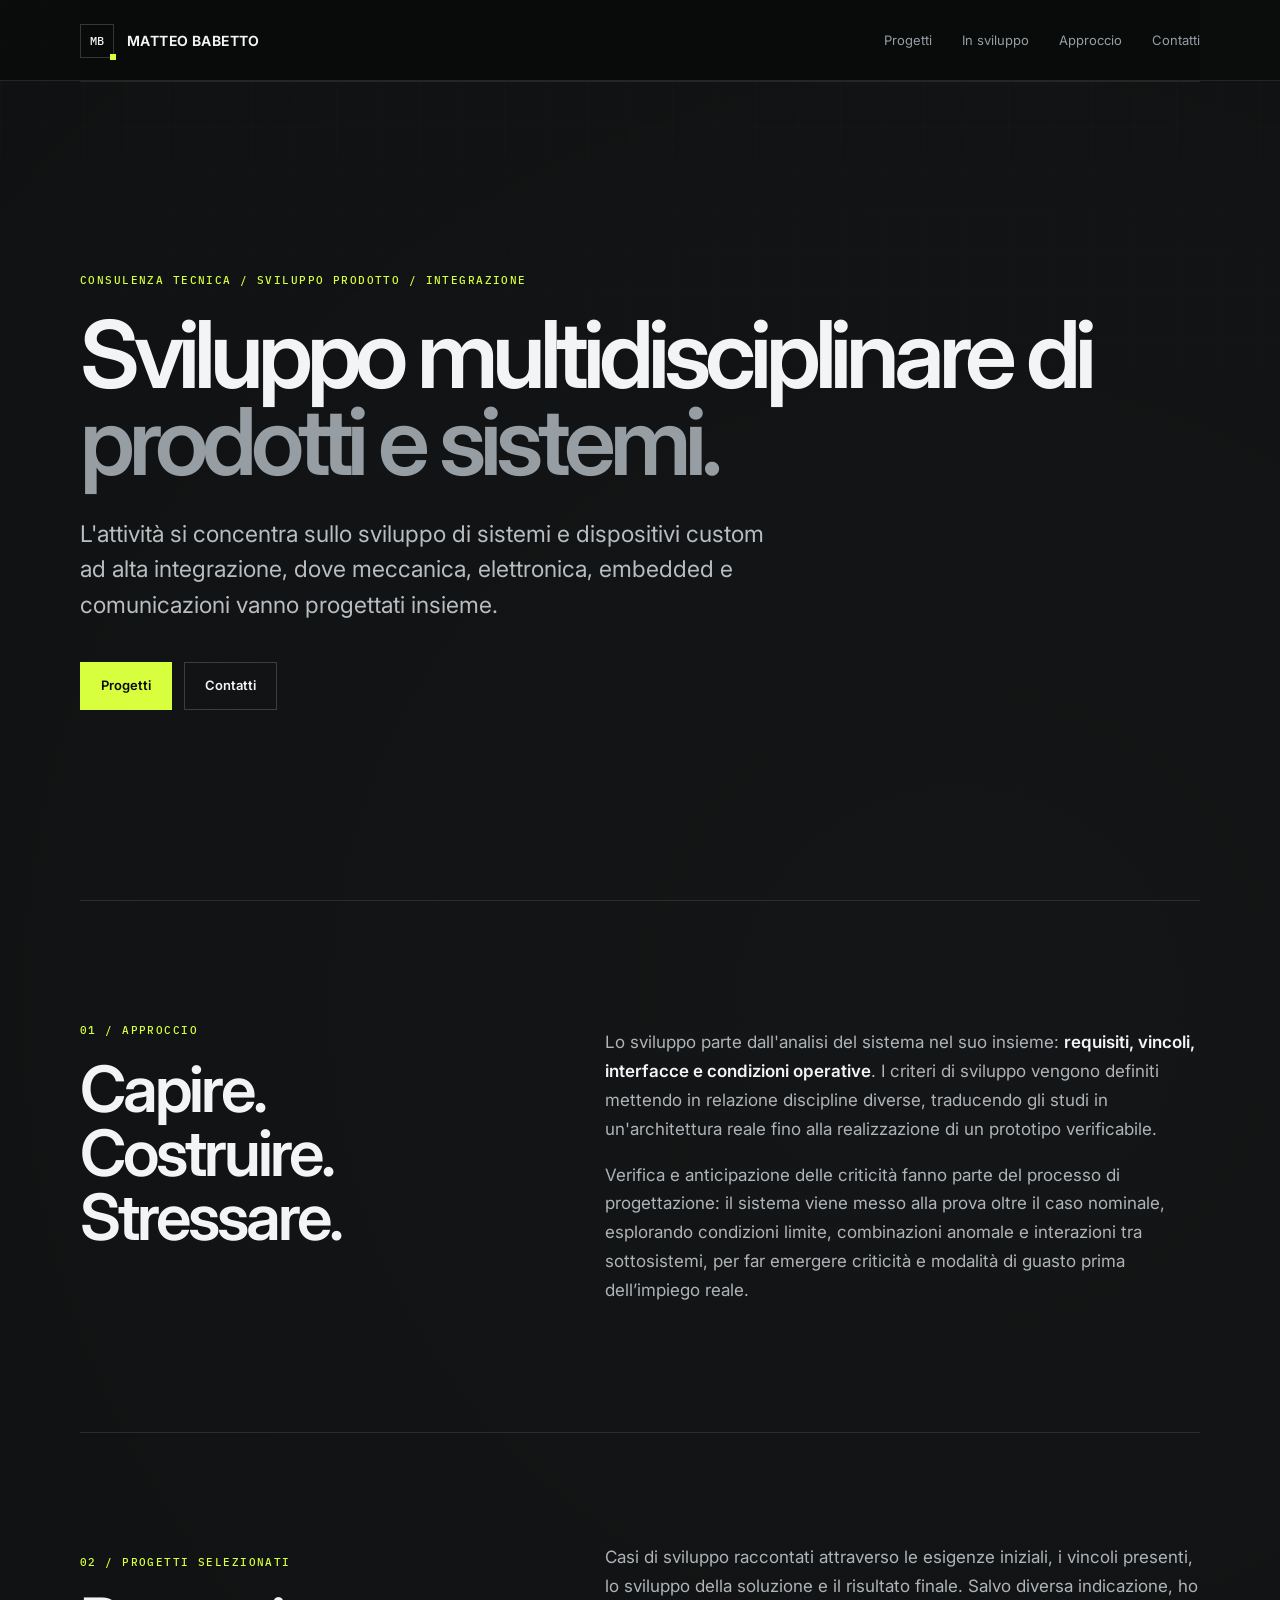
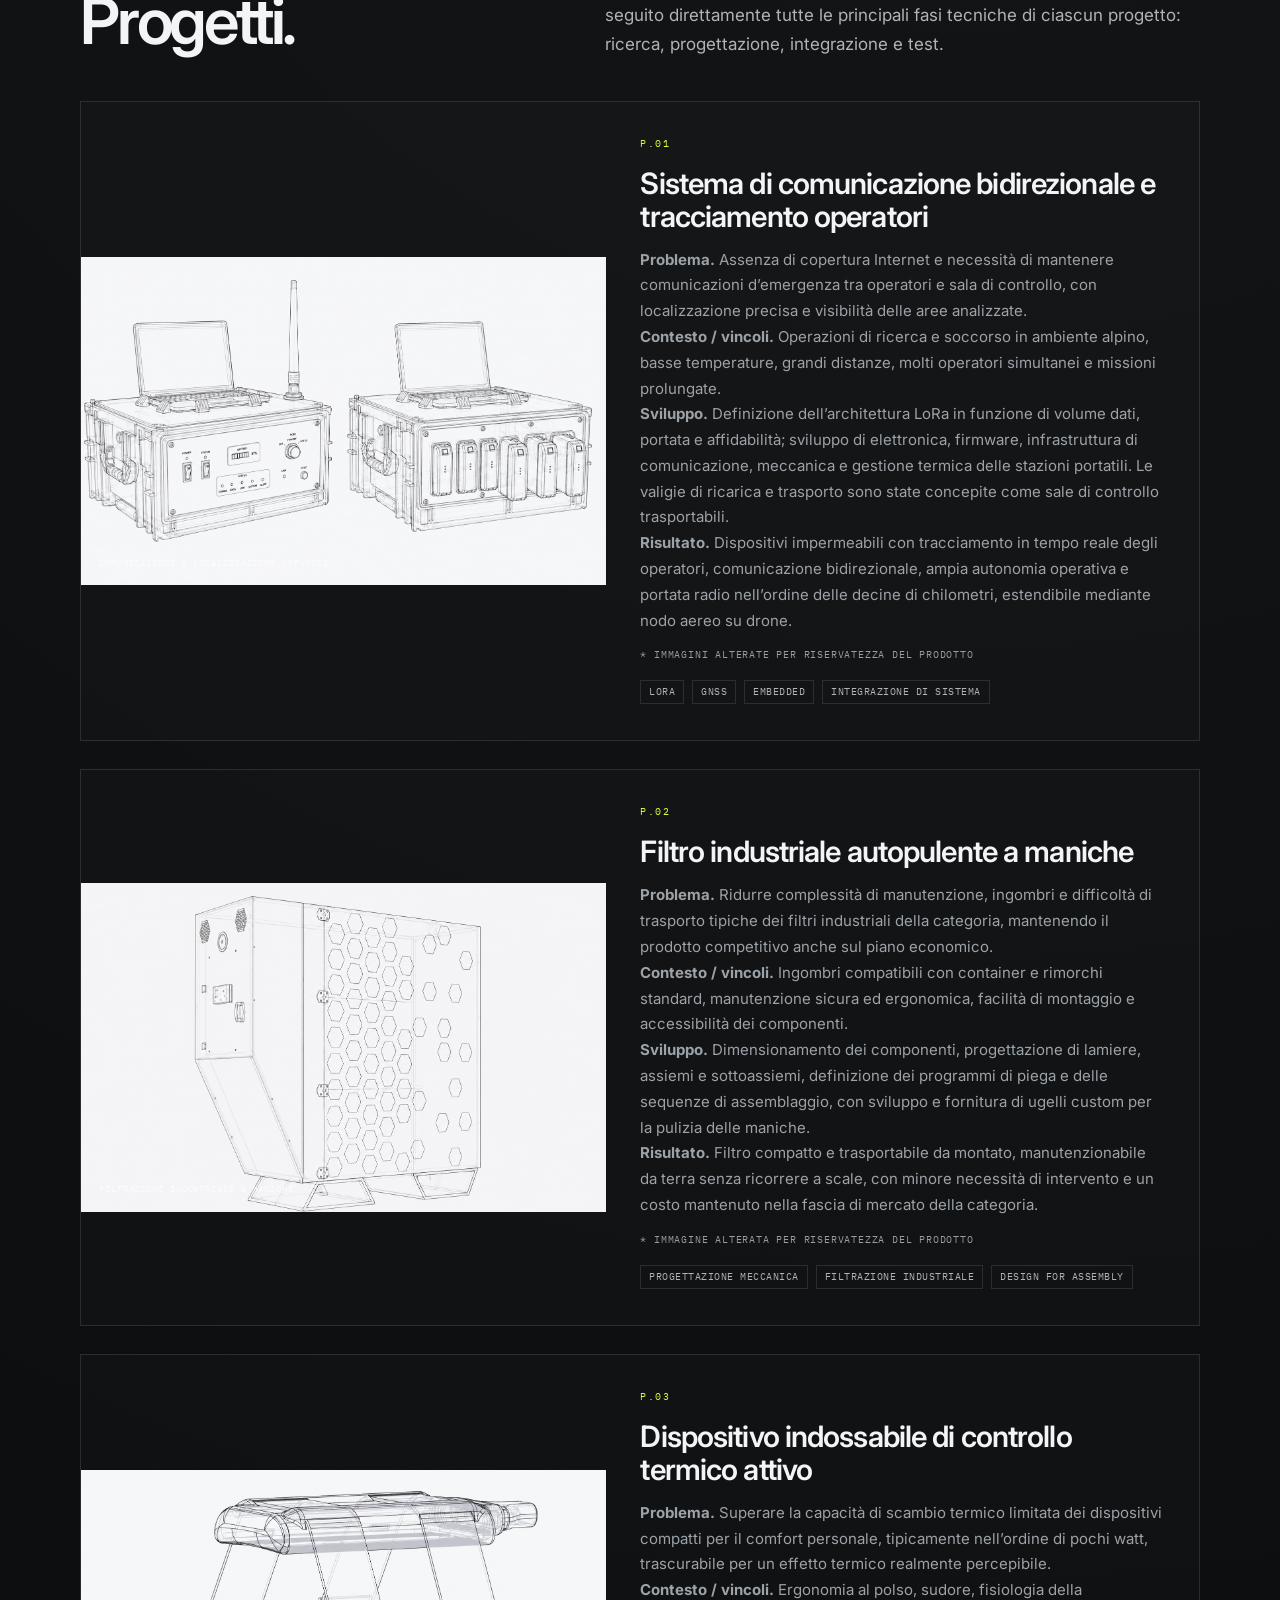
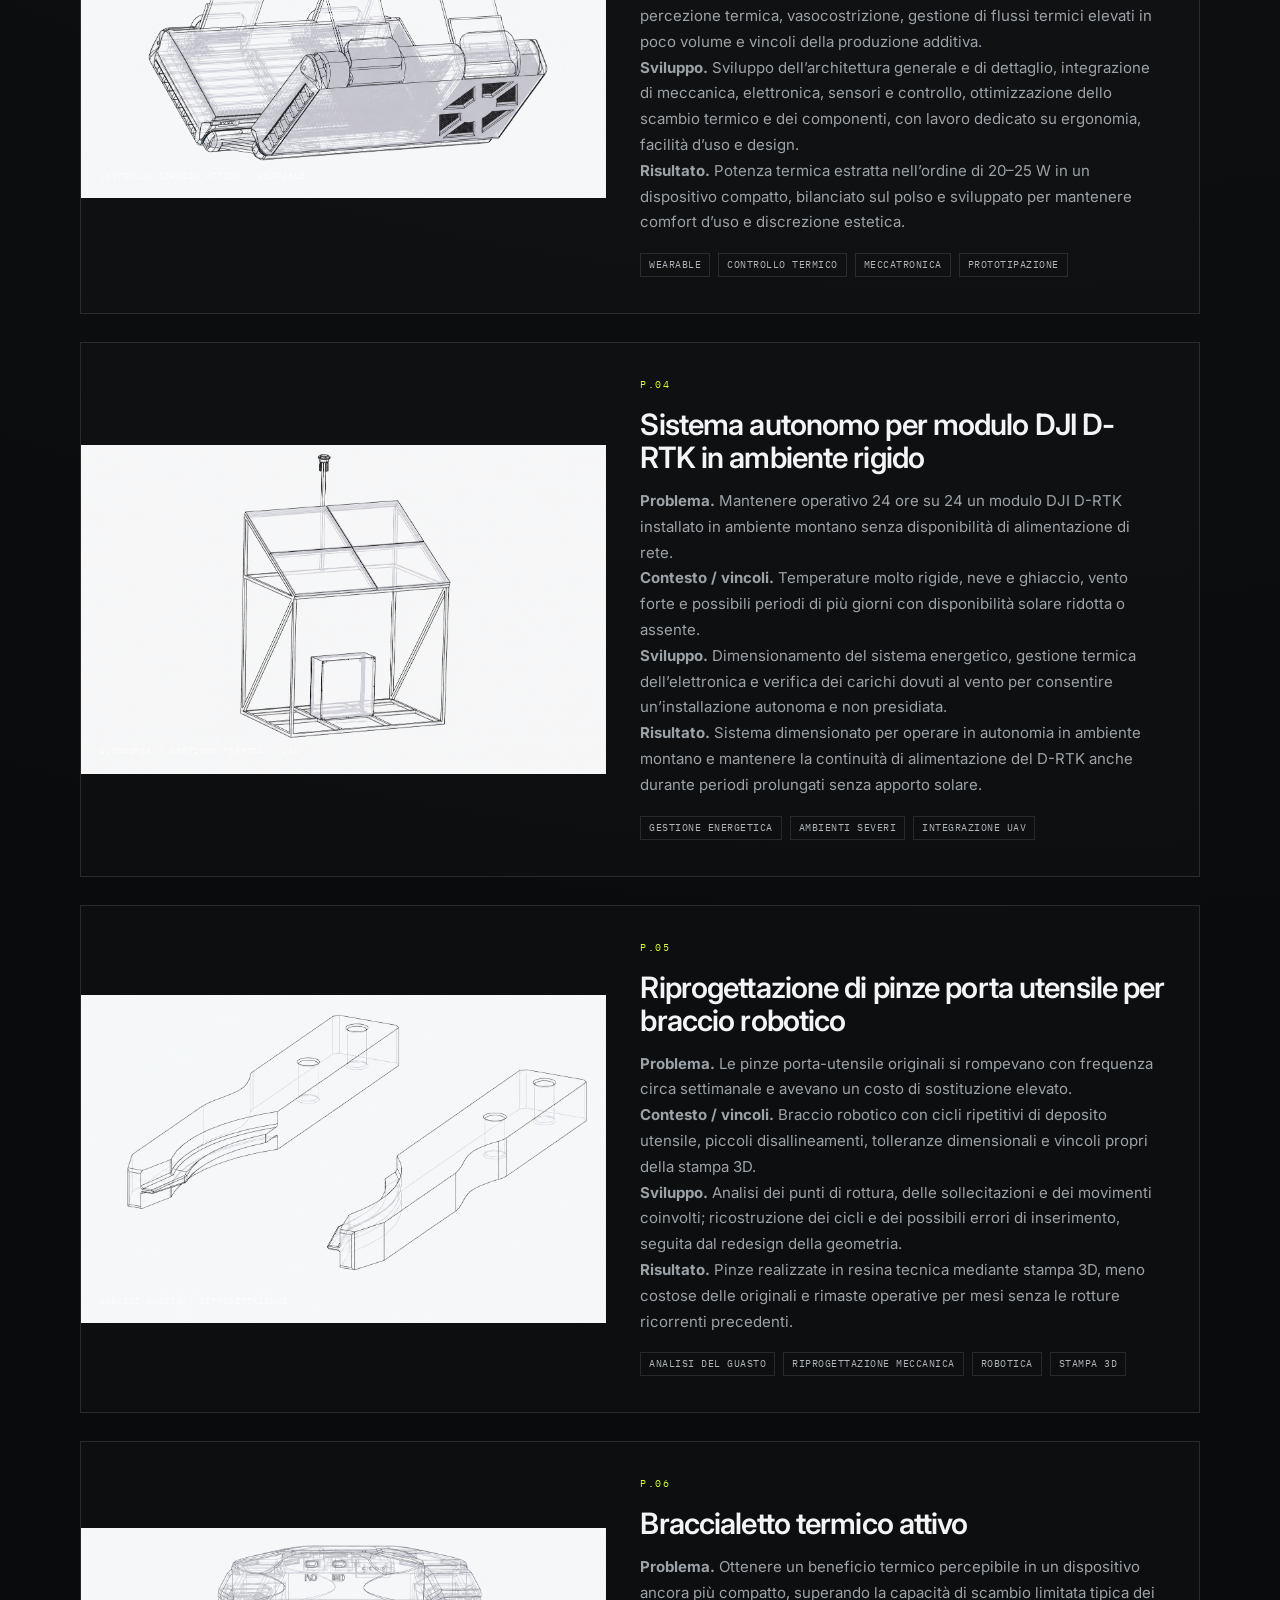
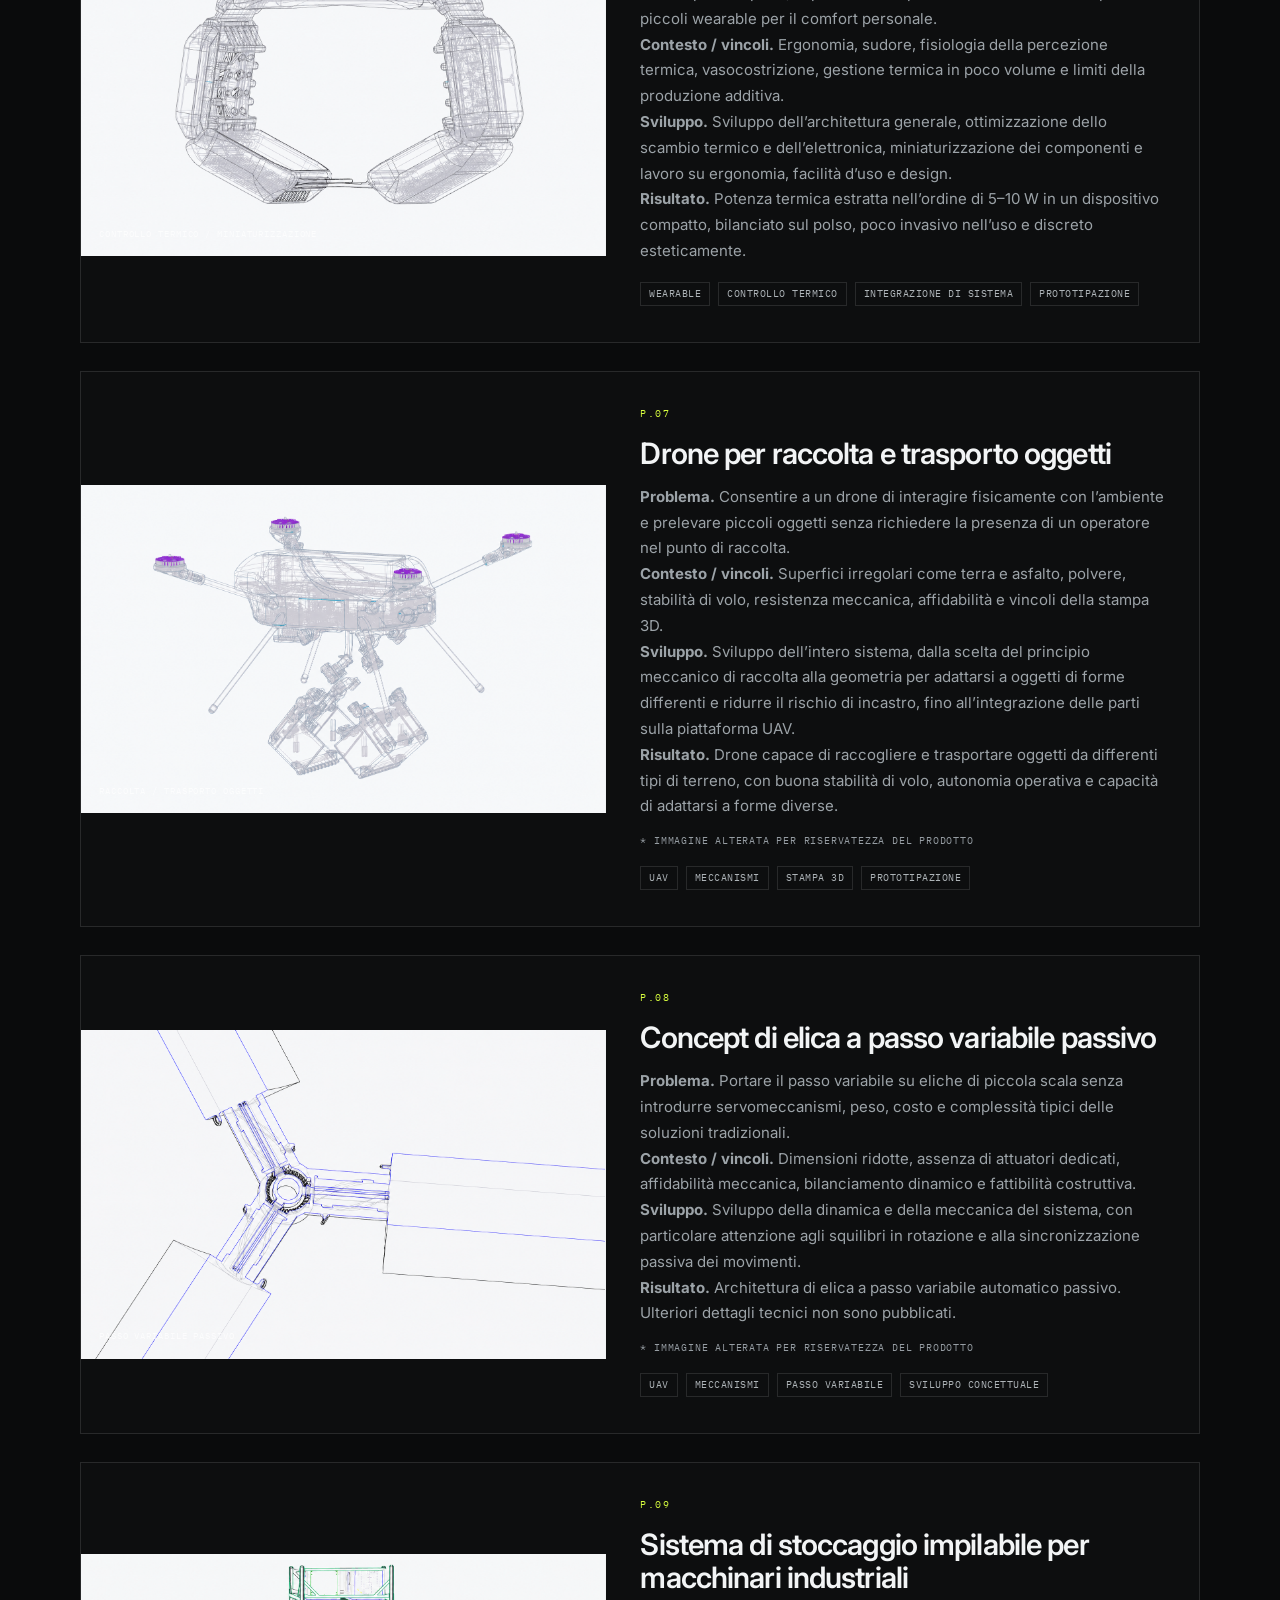
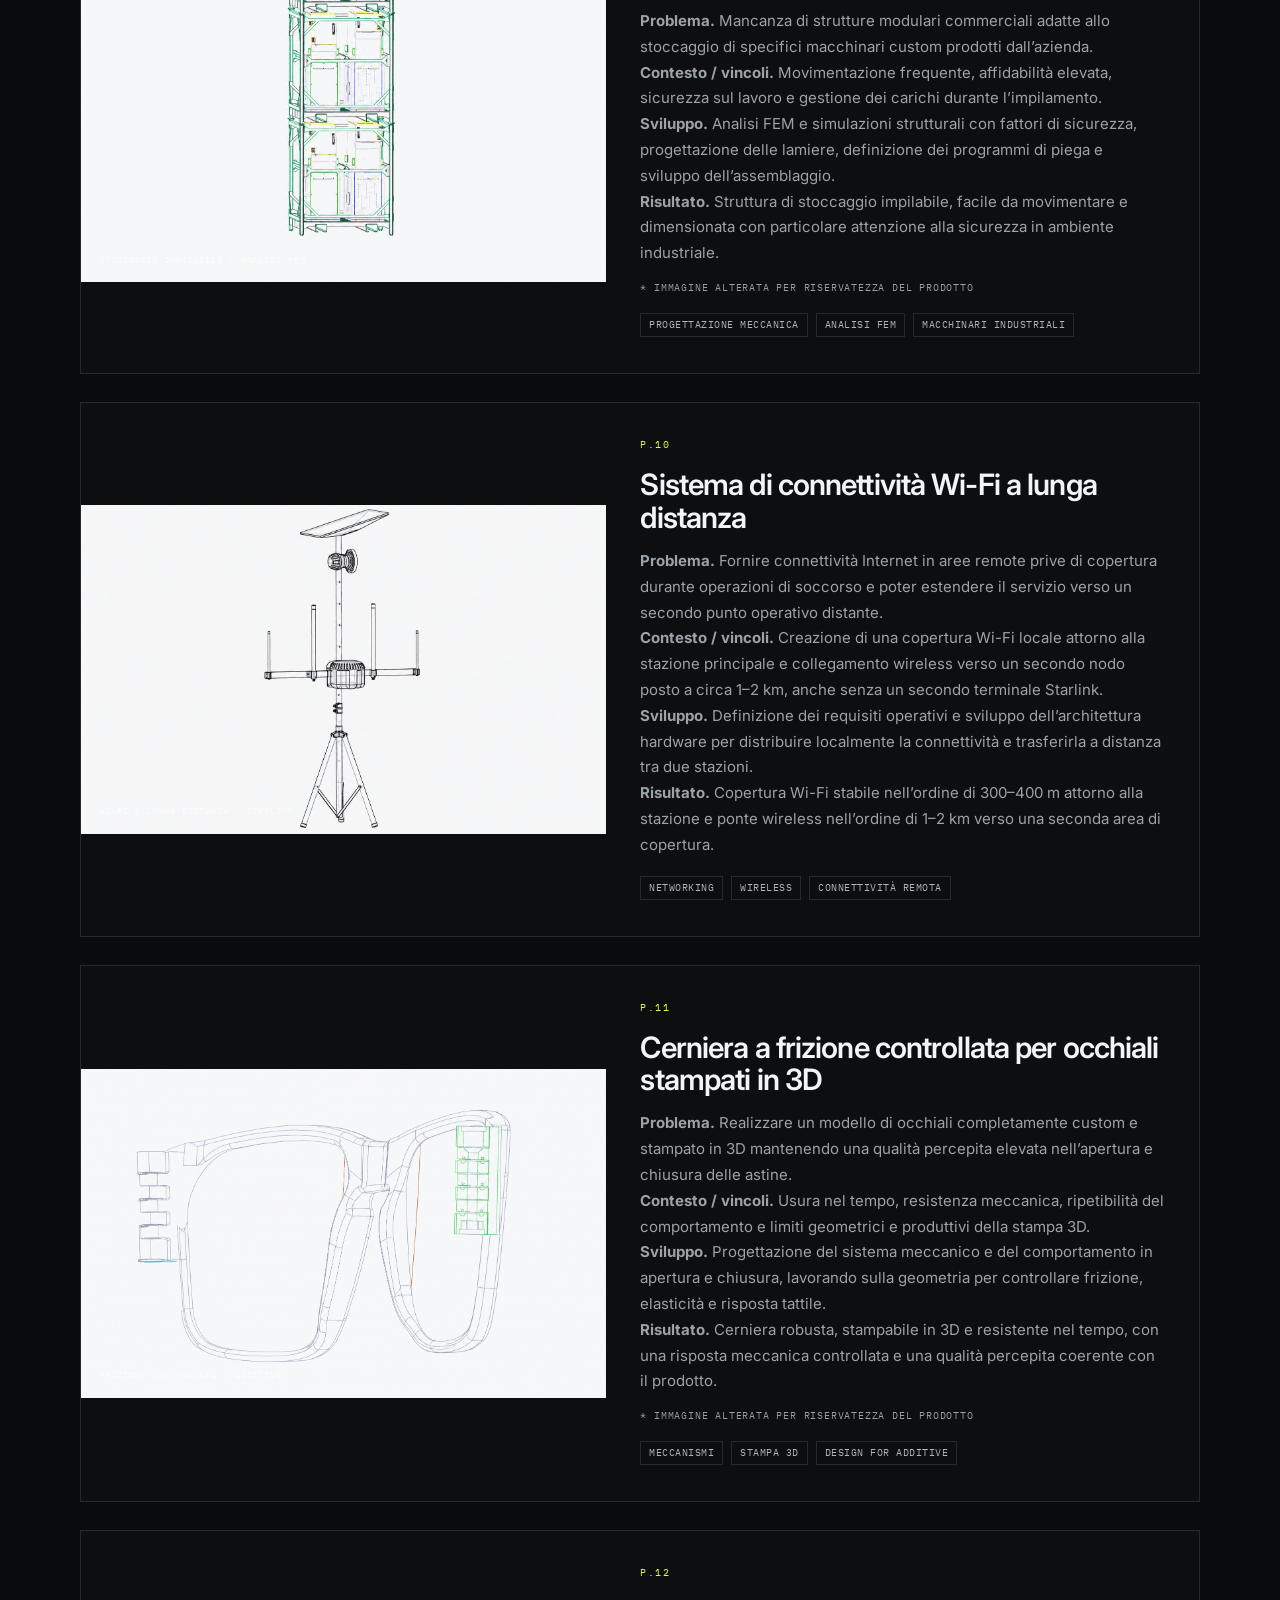
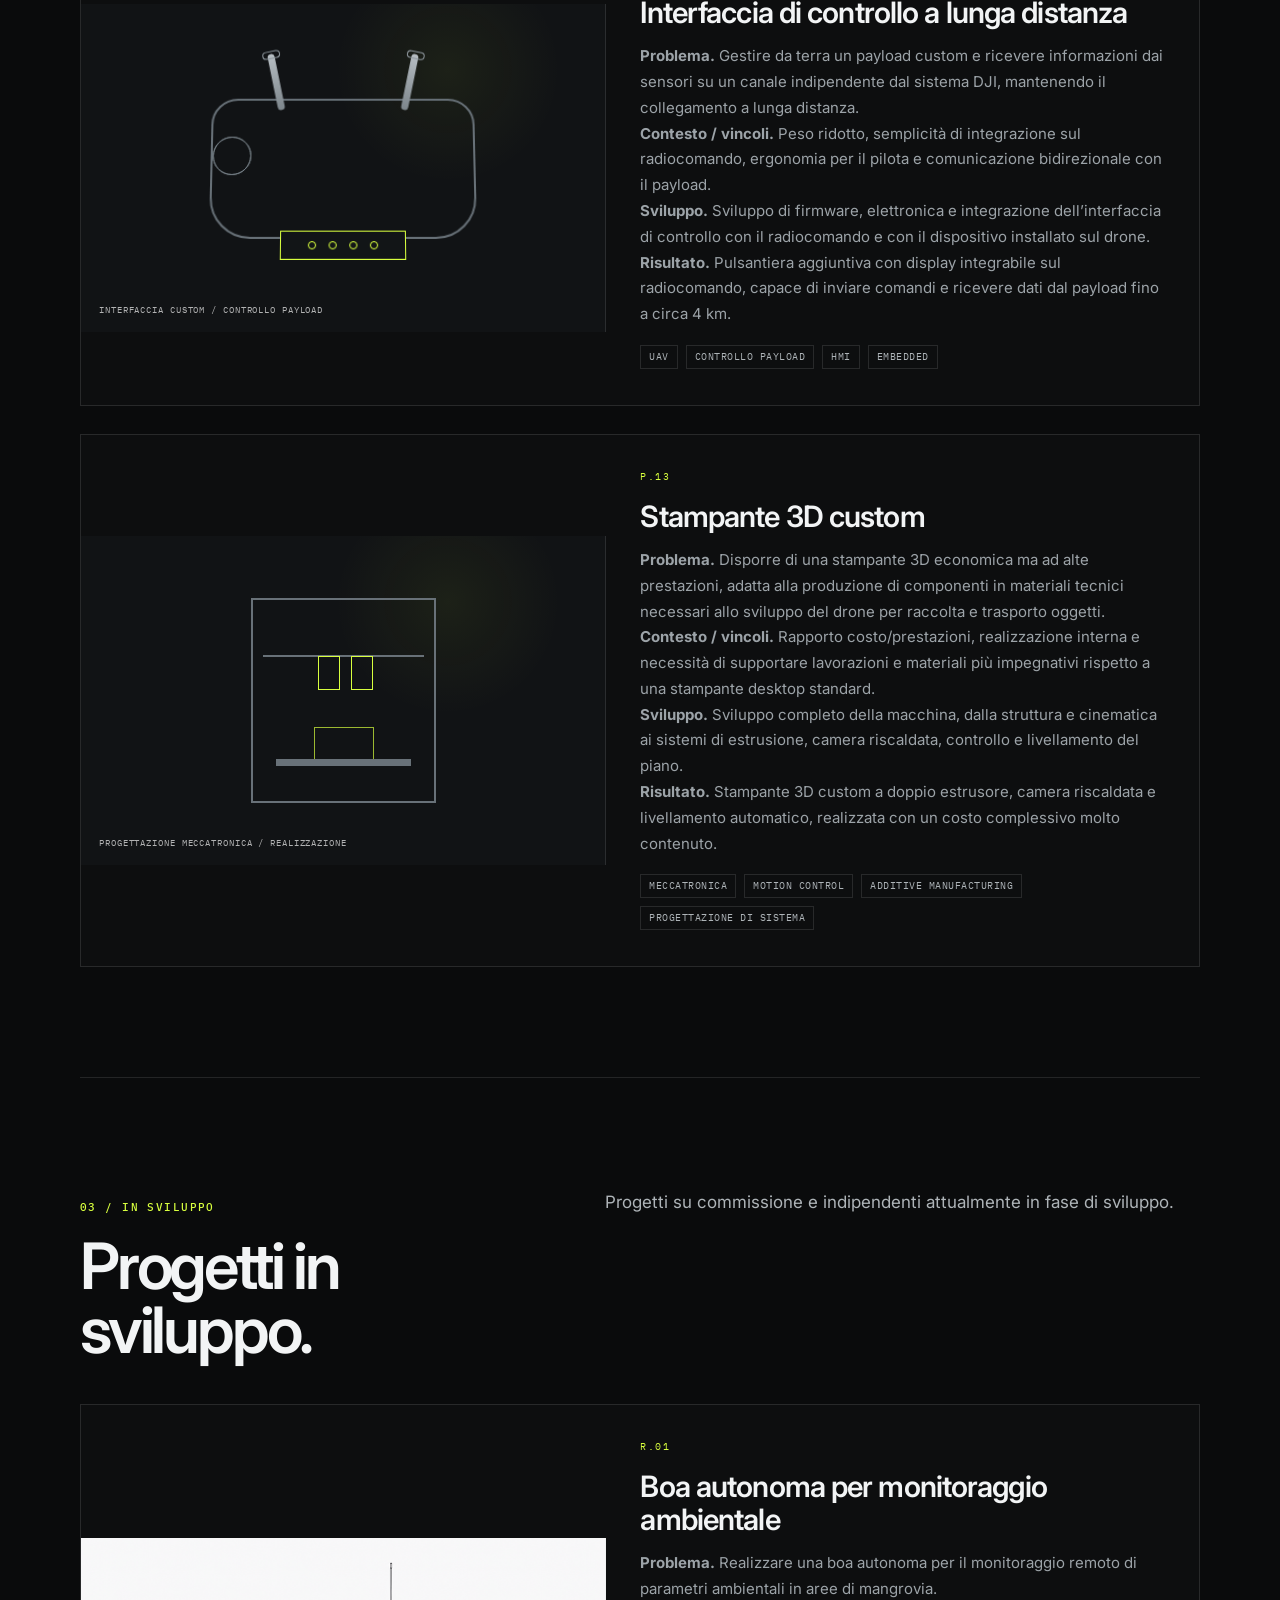
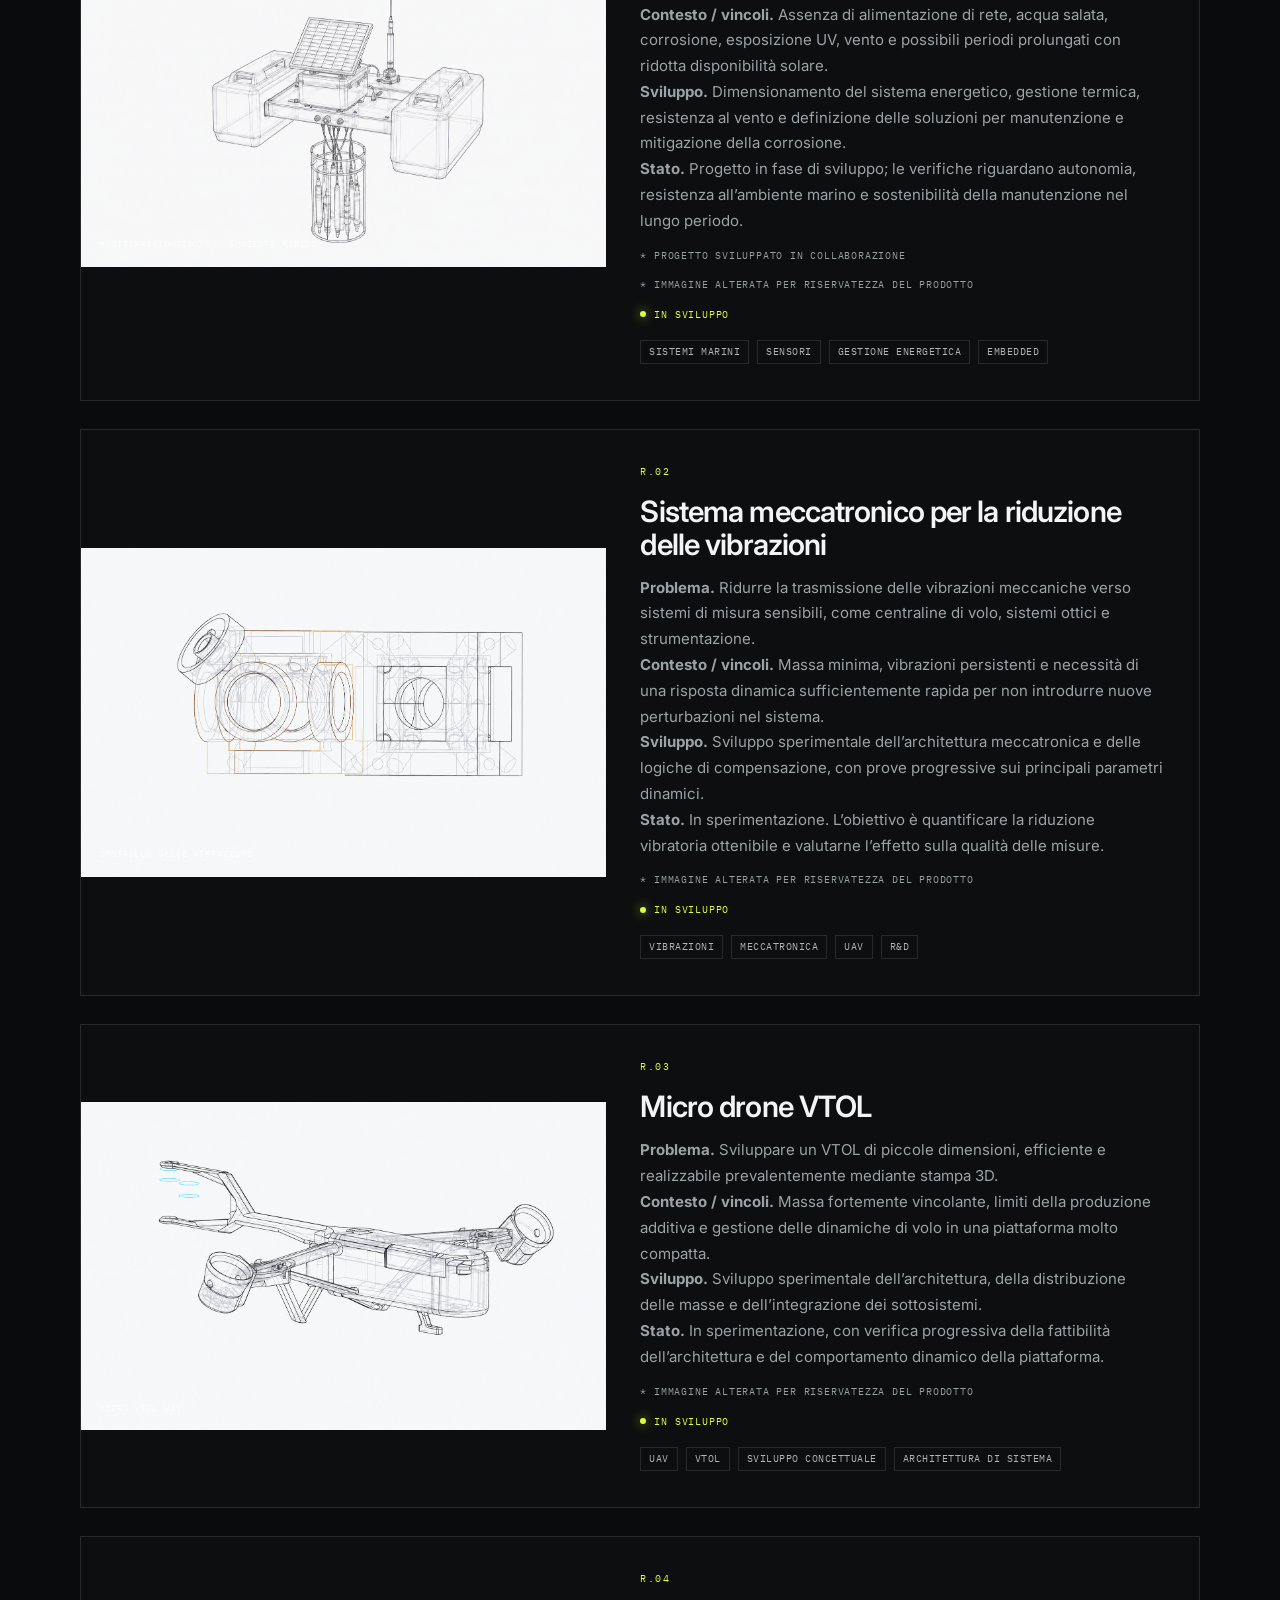
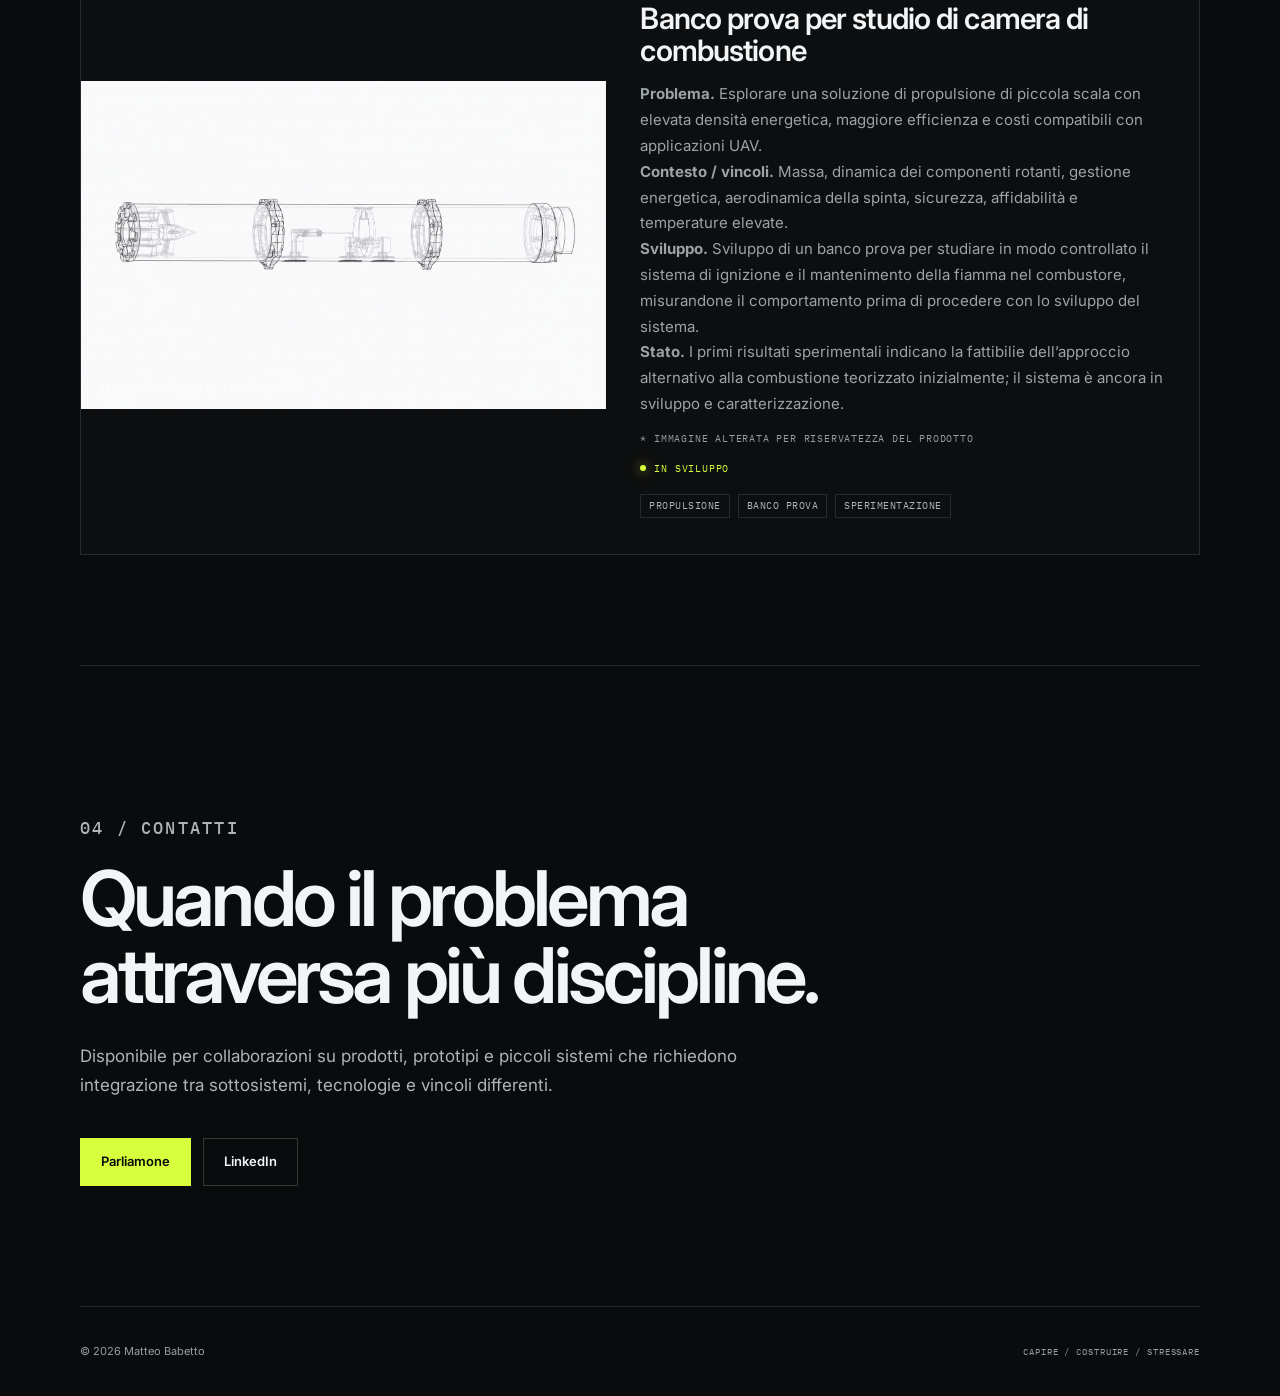
==== commit 9ed2a2ac: "Add files via upload" ====
--- a/index.html
+++ b/index.html
@@ -71,7 +71,7 @@
 <div class="entry-body">
 <div class="project-index mono">P.01</div>
 <h3>Sistema di comunicazione bidirezionale e tracciamento operatori</h3>
-<p><strong>Problema.</strong> Assenza di copertura Internet e necessità di mantenere comunicazioni d’emergenza tra operatori e sala di controllo, con localizzazione precisa e visibilità dell’effettiva copertura radio.<br/><strong>Contesto / vincoli.</strong> Operazioni di ricerca e soccorso in ambiente alpino, basse temperature, grandi distanze, molti operatori simultanei e missioni prolungate.<br/><strong>Sviluppo.</strong> Definizione dell’architettura LoRa in funzione di volume dati, portata e affidabilità; sviluppo di elettronica, firmware, infrastruttura di comunicazione, meccanica e gestione termica delle stazioni portatili. Le valigie operative sono state concepite come sale di controllo trasportabili.<br/><strong>Risultato.</strong> Dispositivi impermeabili con tracciamento in tempo reale degli operatori, comunicazione bidirezionale, autonomia prolungata e portata radio nell’ordine delle decine di chilometri, estendibile mediante nodo aereo su drone.</p>
+<p><strong>Problema.</strong> Assenza di copertura Internet e necessità di mantenere comunicazioni d’emergenza tra operatori e sala di controllo, con localizzazione precisa e visibilità delle aree analizzate.<br/><strong>Contesto / vincoli.</strong> Operazioni di ricerca e soccorso in ambiente alpino, basse temperature, grandi distanze, molti operatori simultanei e missioni prolungate.<br/><strong>Sviluppo.</strong> Definizione dell’architettura LoRa in funzione di volume dati, portata e affidabilità; sviluppo di elettronica, firmware, infrastruttura di comunicazione, meccanica e gestione termica delle stazioni portatili. Le valigie di ricarica e trasporto sono state concepite come sale di controllo trasportabili.<br/><strong>Risultato.</strong> Dispositivi impermeabili con tracciamento in tempo reale degli operatori, comunicazione bidirezionale, ampia autonomia operativa e portata radio nell’ordine delle decine di chilometri, estendibile mediante nodo aereo su drone.</p>
 <div class="project-note mono">* immagini alterate per riservatezza del prodotto</div>
 <div class="tags"><span>LoRa</span><span>GNSS</span><span>Embedded</span><span>Integrazione di sistema</span></div>
 </div>
@@ -94,7 +94,7 @@
 <div class="entry-body">
 <div class="project-index mono">P.03</div>
 <h3>Dispositivo indossabile di controllo termico attivo</h3>
-<p><strong>Problema.</strong> Superare la capacità di scambio termico limitata dei dispositivi compatti per il comfort personale, tipicamente nell’ordine di pochi watt, per ottenere un effetto termico realmente percepibile.<br/><strong>Contesto / vincoli.</strong> Ergonomia al polso, sudore, fisiologia della percezione termica, vasocostrizione, gestione di flussi termici elevati in poco volume e vincoli della produzione additiva.<br/><strong>Sviluppo.</strong> Sviluppo dell’architettura generale e di dettaglio, integrazione di meccanica, elettronica, sensori e controllo, ottimizzazione dello scambio termico e dei componenti, con lavoro dedicato su ergonomia, facilità d’uso e design.<br/><strong>Risultato.</strong> Potenza termica estratta nell’ordine di 20–25 W in un dispositivo compatto, bilanciato sul polso e sviluppato per mantenere comfort d’uso e discrezione estetica.</p>
+<p><strong>Problema.</strong> Superare la capacità di scambio termico limitata dei dispositivi compatti per il comfort personale, tipicamente nell’ordine di pochi watt, trascurabile per un effetto termico realmente percepibile.<br/><strong>Contesto / vincoli.</strong> Ergonomia al polso, sudore, fisiologia della percezione termica, vasocostrizione, gestione di flussi termici elevati in poco volume e vincoli della produzione additiva.<br/><strong>Sviluppo.</strong> Sviluppo dell’architettura generale e di dettaglio, integrazione di meccanica, elettronica, sensori e controllo, ottimizzazione dello scambio termico e dei componenti, con lavoro dedicato su ergonomia, facilità d’uso e design.<br/><strong>Risultato.</strong> Potenza termica estratta nell’ordine di 20–25 W in un dispositivo compatto, bilanciato sul polso e sviluppato per mantenere comfort d’uso e discrezione estetica.</p>
 <div class="tags"><span>Wearable</span><span>Controllo termico</span><span>Meccatronica</span><span>Prototipazione</span></div>
 </div>
 </article>
@@ -287,7 +287,7 @@
 <div class="entry-body">
 <div class="project-index mono">R.04</div>
 <h3>Banco prova per studio di camera di combustione</h3>
-<p><strong>Problema.</strong> Esplorare una soluzione di propulsione di piccola scala con elevata densità energetica, maggiore efficienza e costi compatibili con applicazioni UAV.<br/><strong>Contesto / vincoli.</strong> Massa, dinamica dei componenti rotanti, gestione energetica, aerodinamica della spinta, sicurezza, affidabilità e temperature elevate.<br/><strong>Sviluppo.</strong> Sviluppo di un banco prova per studiare in modo controllato il sistema di ignizione e il mantenimento della fiamma nel combustore, misurandone il comportamento prima di procedere con l’integrazione propulsiva.<br/><strong>Stato.</strong> I primi risultati sperimentali indicano la praticabilità dell’approccio alternativo alla combustione; il sistema è ancora in sviluppo e caratterizzazione.</p>
+<p><strong>Problema.</strong> Esplorare una soluzione di propulsione di piccola scala con elevata densità energetica, maggiore efficienza e costi compatibili con applicazioni UAV.<br/><strong>Contesto / vincoli.</strong> Massa, dinamica dei componenti rotanti, gestione energetica, aerodinamica della spinta, sicurezza, affidabilità e temperature elevate.<br/><strong>Sviluppo.</strong> Sviluppo di un banco prova per studiare in modo controllato il sistema di ignizione e il mantenimento della fiamma nel combustore, misurandone il comportamento prima di procedere con lo sviluppo del sistema.<br/><strong>Stato.</strong> I primi risultati sperimentali indicano la fattibilie dell’approccio alternativo alla combustione teorizzato inizialmente; il sistema è ancora in sviluppo e caratterizzazione.</p>
 <div class="project-note mono">* immagine alterata per riservatezza del prodotto</div>
 <div class="status-inline mono"><span></span>IN SVILUPPO</div>
 <div class="tags"><span>Propulsione</span><span>Banco prova</span><span>Sperimentazione</span></div>
--- a/styles.css
+++ b/styles.css
@@ -73,8 +73,8 @@
 .intro-copy { align-self: end; max-width: 700px; }
 .intro-copy p, .section-note, .contact-section > p { color: #aeb4b8; font-size: 17px; line-height: 1.7; }
 .intro-copy strong { color: var(--text); font-weight: 600; }
-.section-heading { display: flex; align-items: end; justify-content: space-between; gap: 60px; margin-bottom: 42px; }
-.section-note { max-width: 430px; margin: 0 0 4px; font-size: 14px; }
+.section-heading {   display: grid; grid-template-columns: .8fr 1.2fr; gap: 10vw; align-items: start; margin-bottom: 42px; }
+.section-note {   max-width: 700px; margin: 0; font-size: 17px; line-height: 1.7; }
 .project-list { display: flex; flex-direction: column; gap: 28px; }
 .project-entry { border: 1px solid var(--line); background: rgba(255,255,255,.015); overflow: hidden; }
 .project-entry:hover { background: rgba(255,255,255,.025); }
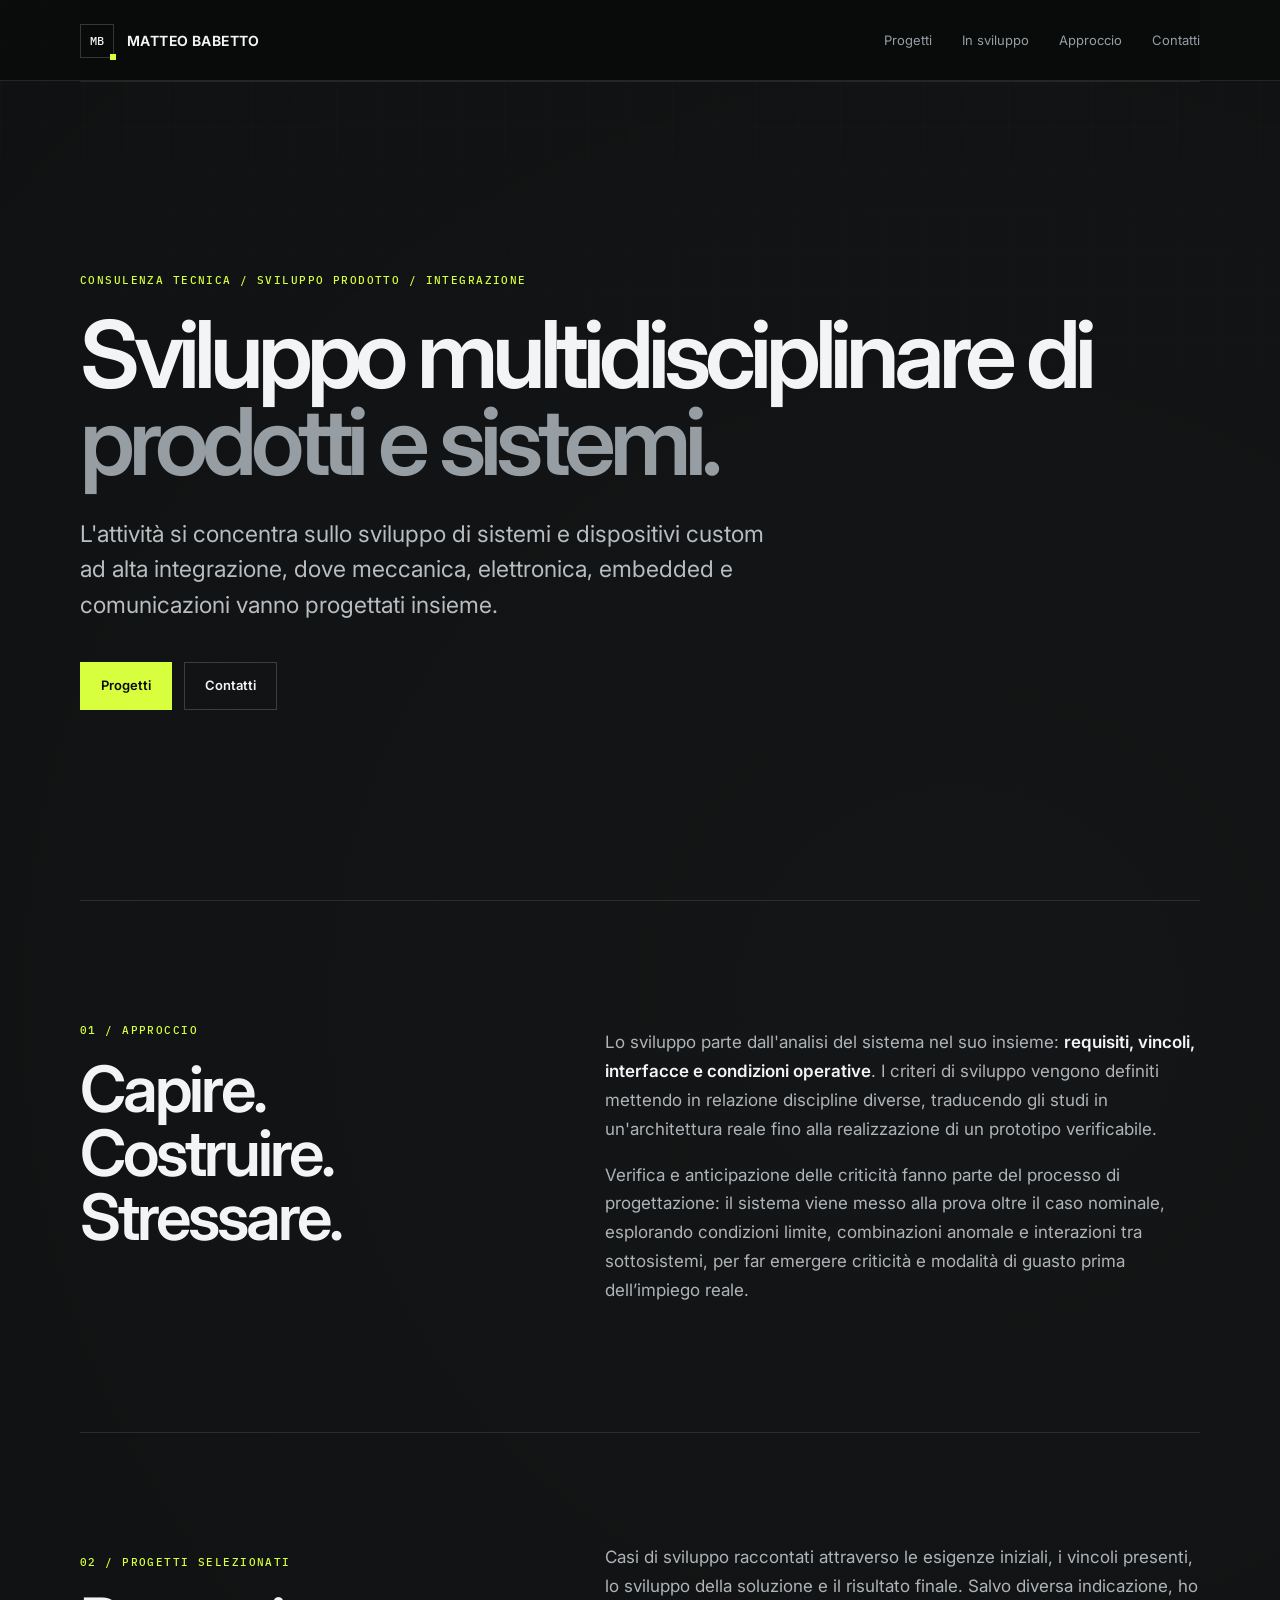
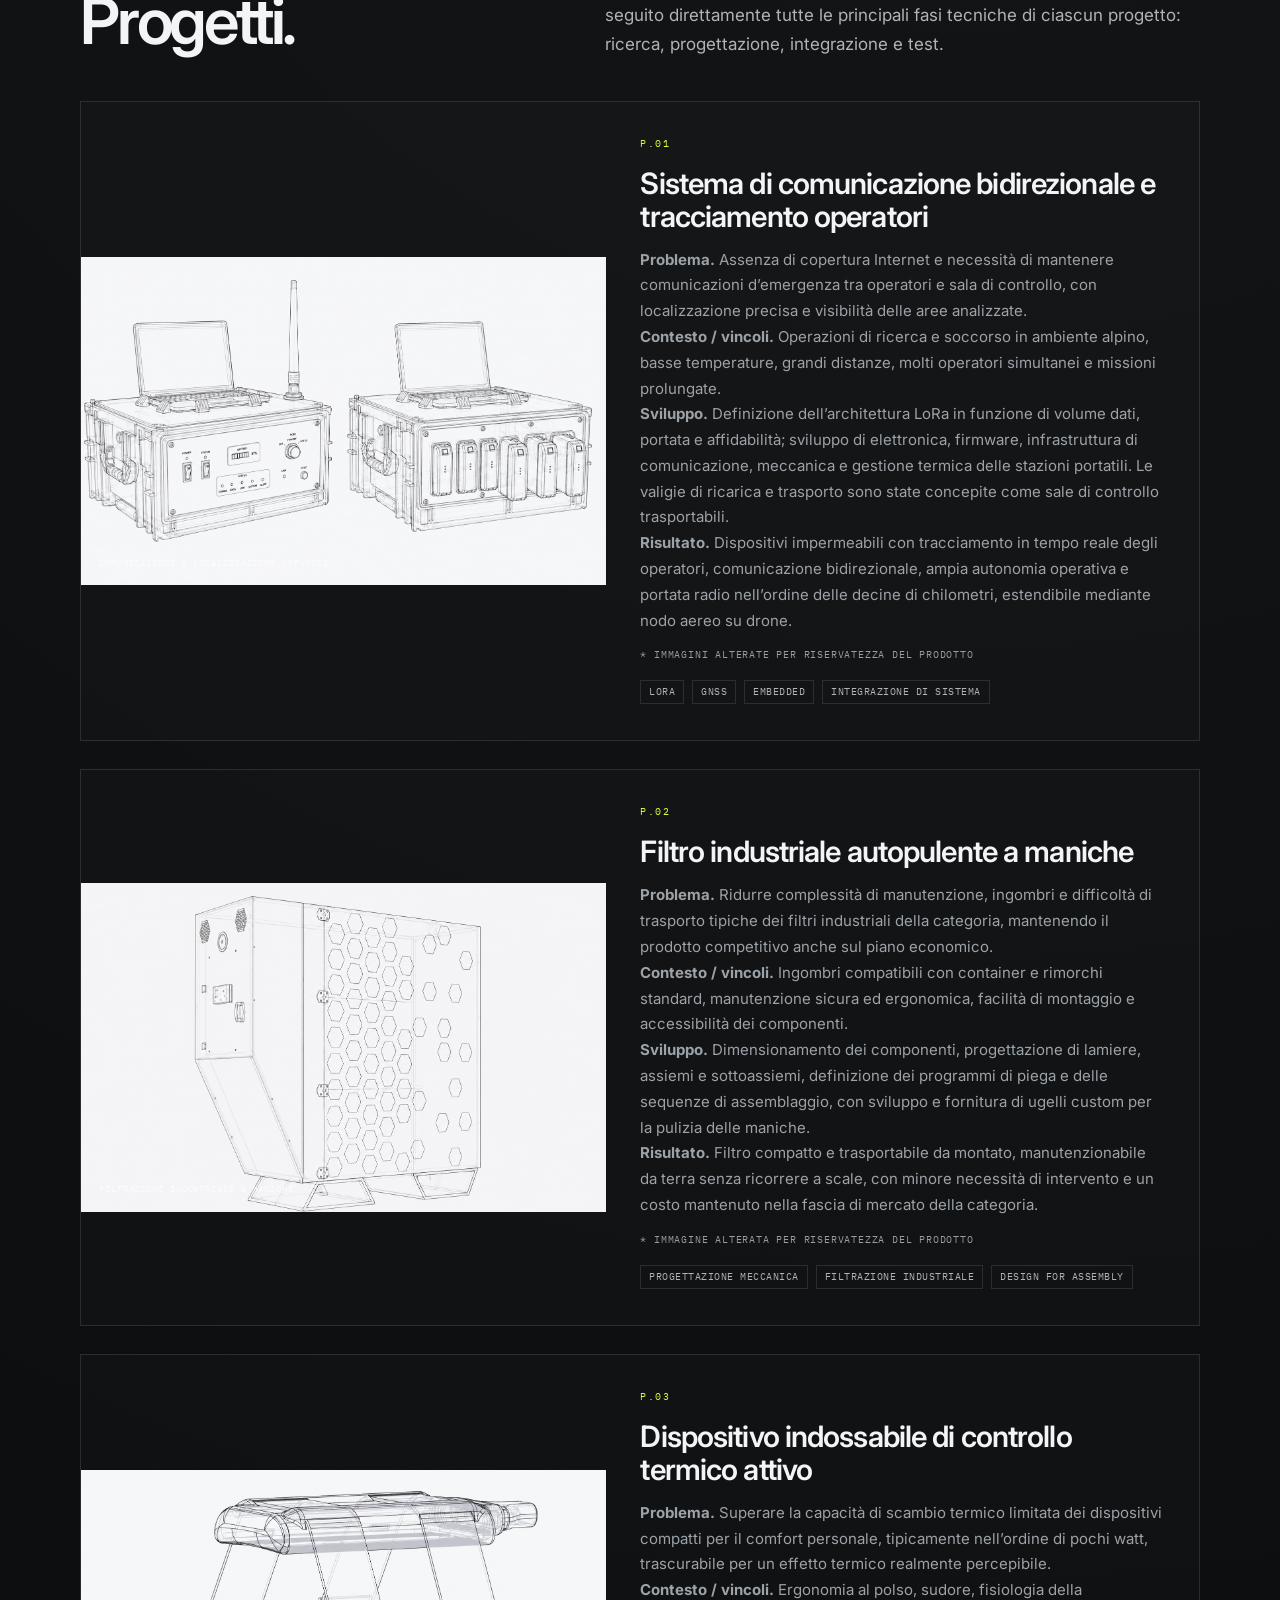
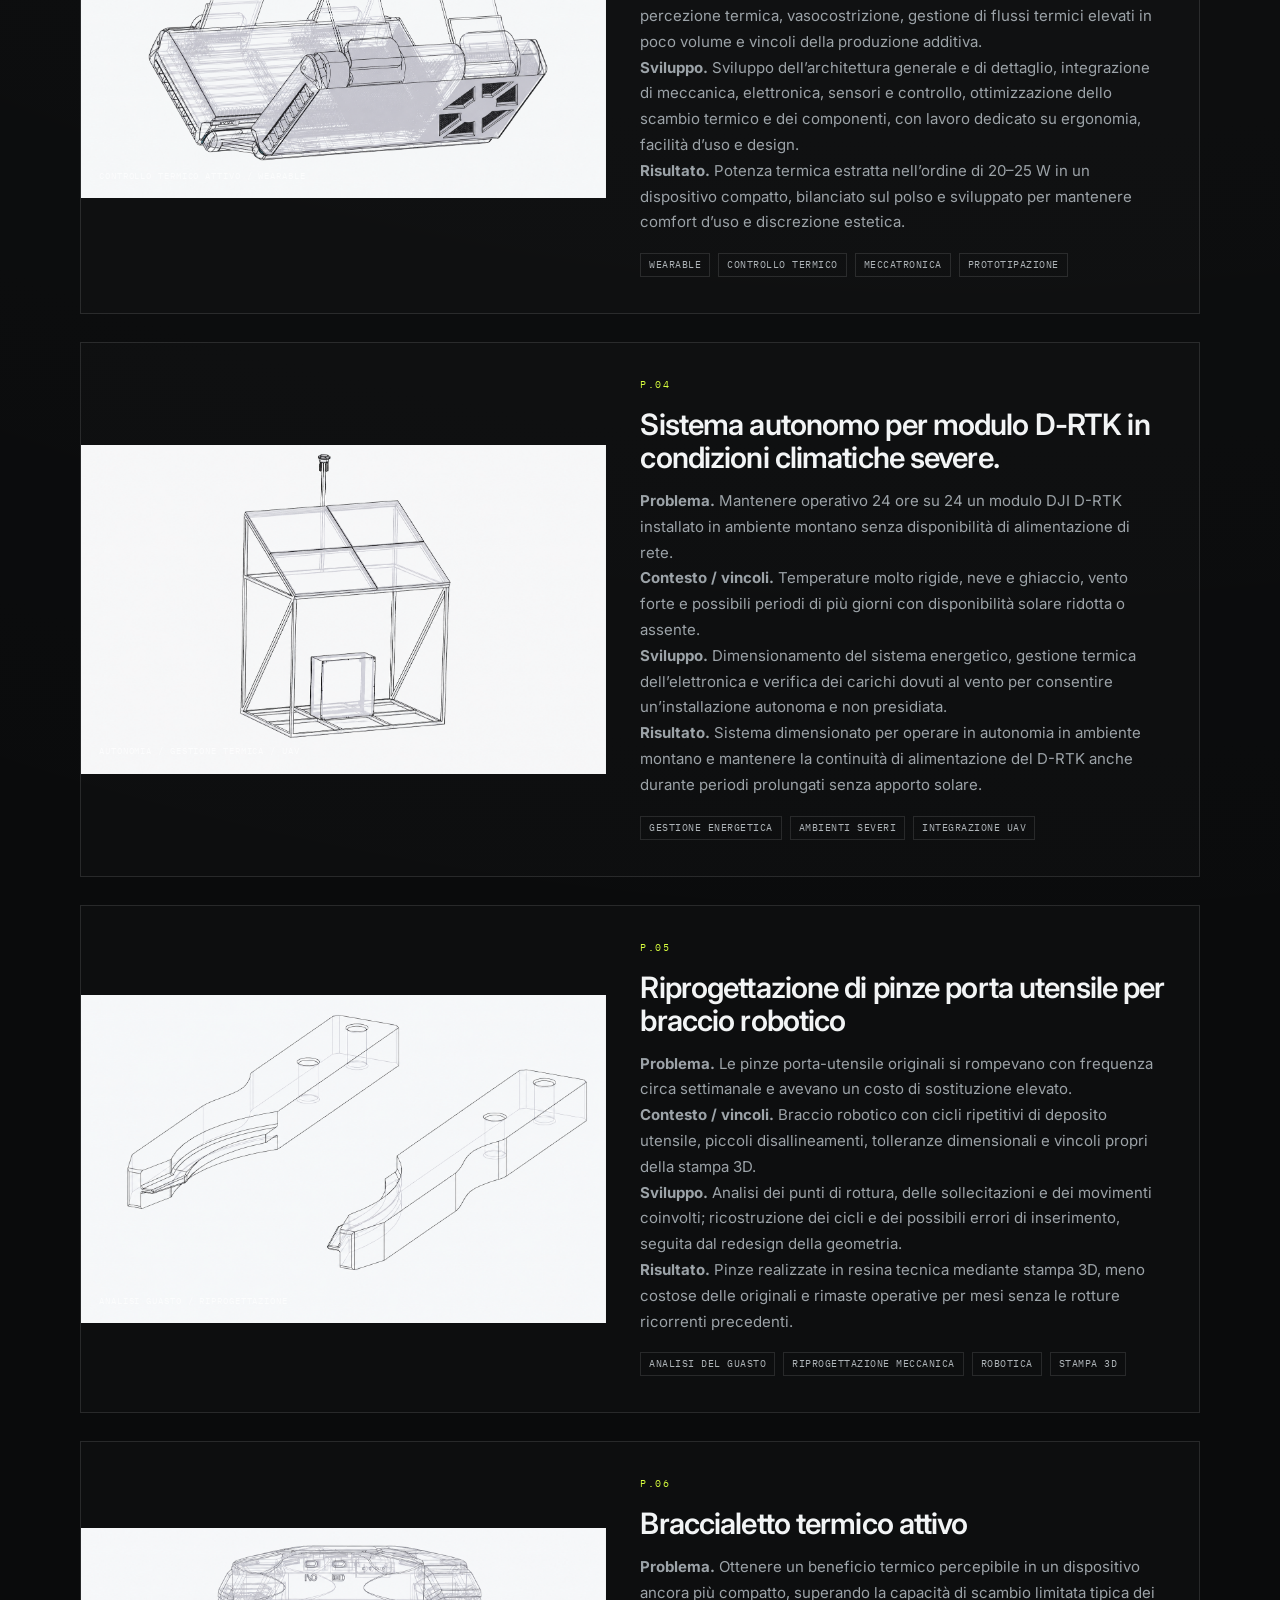
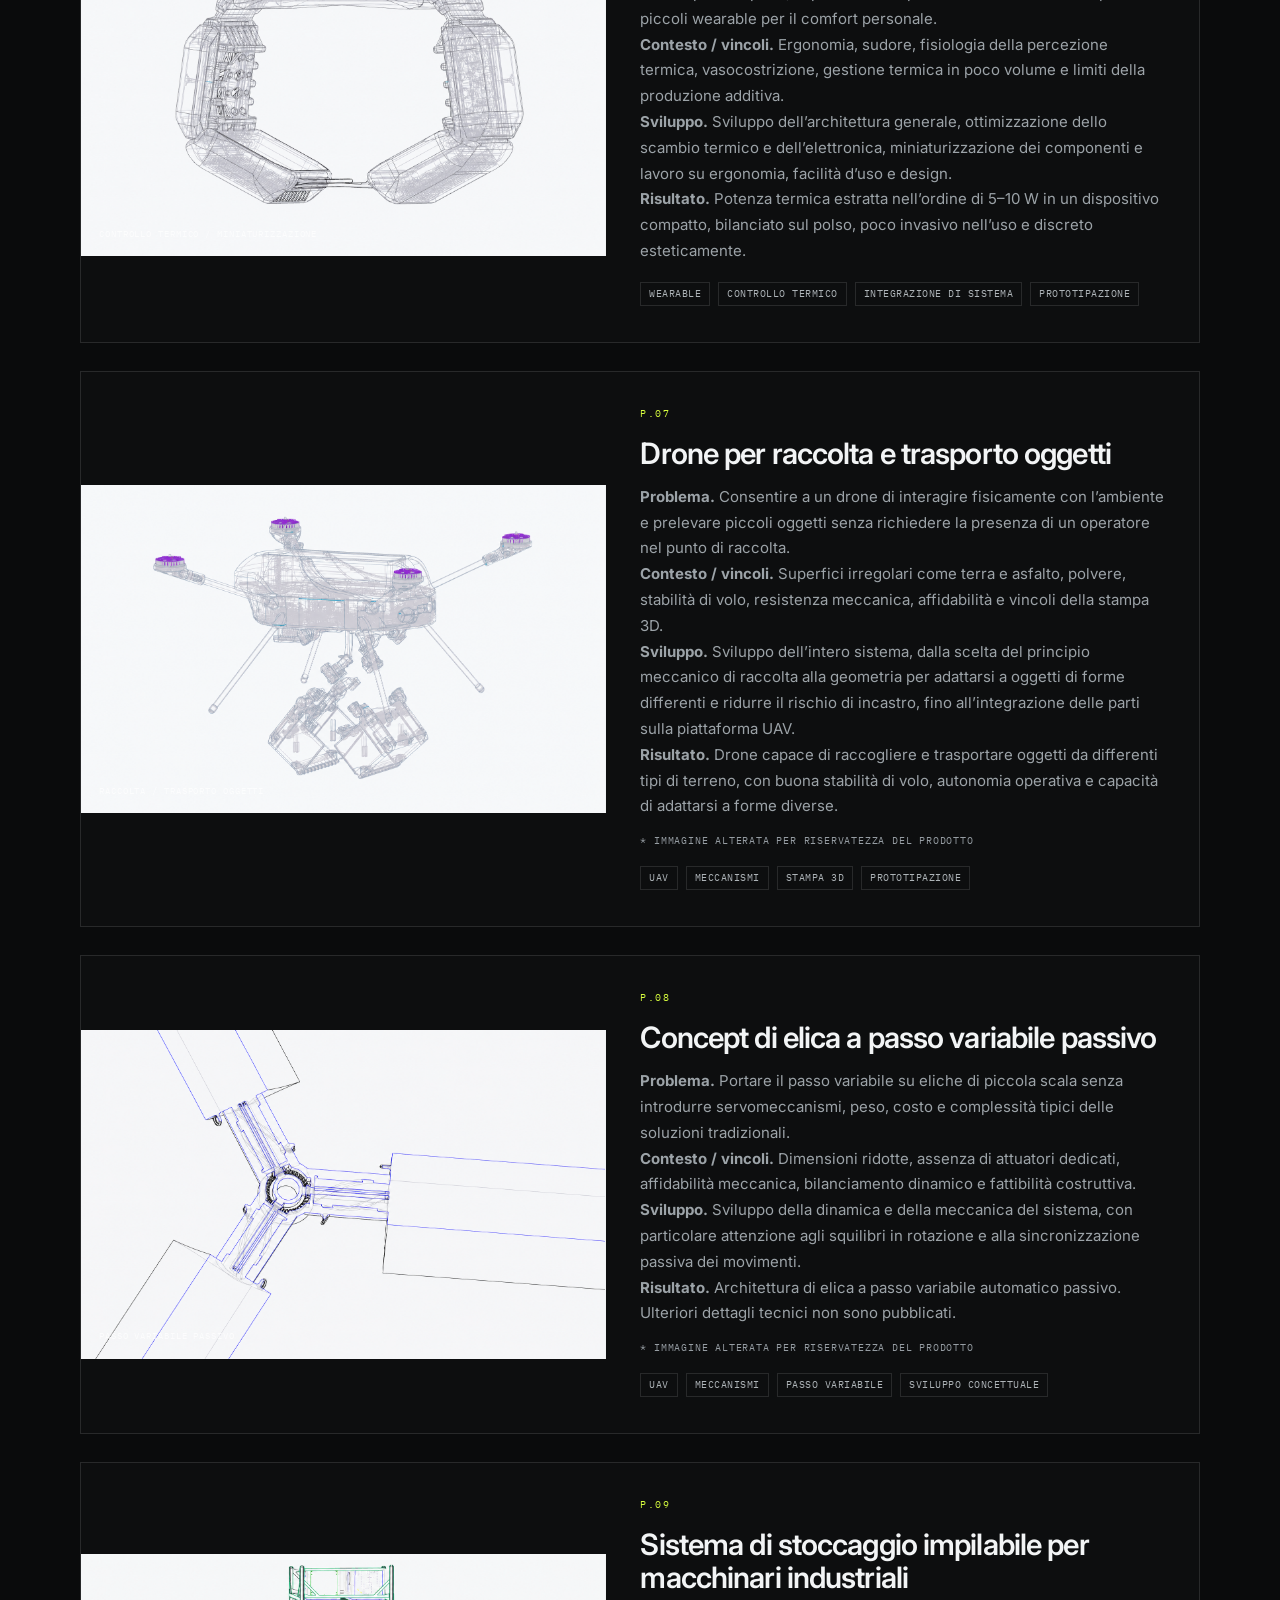
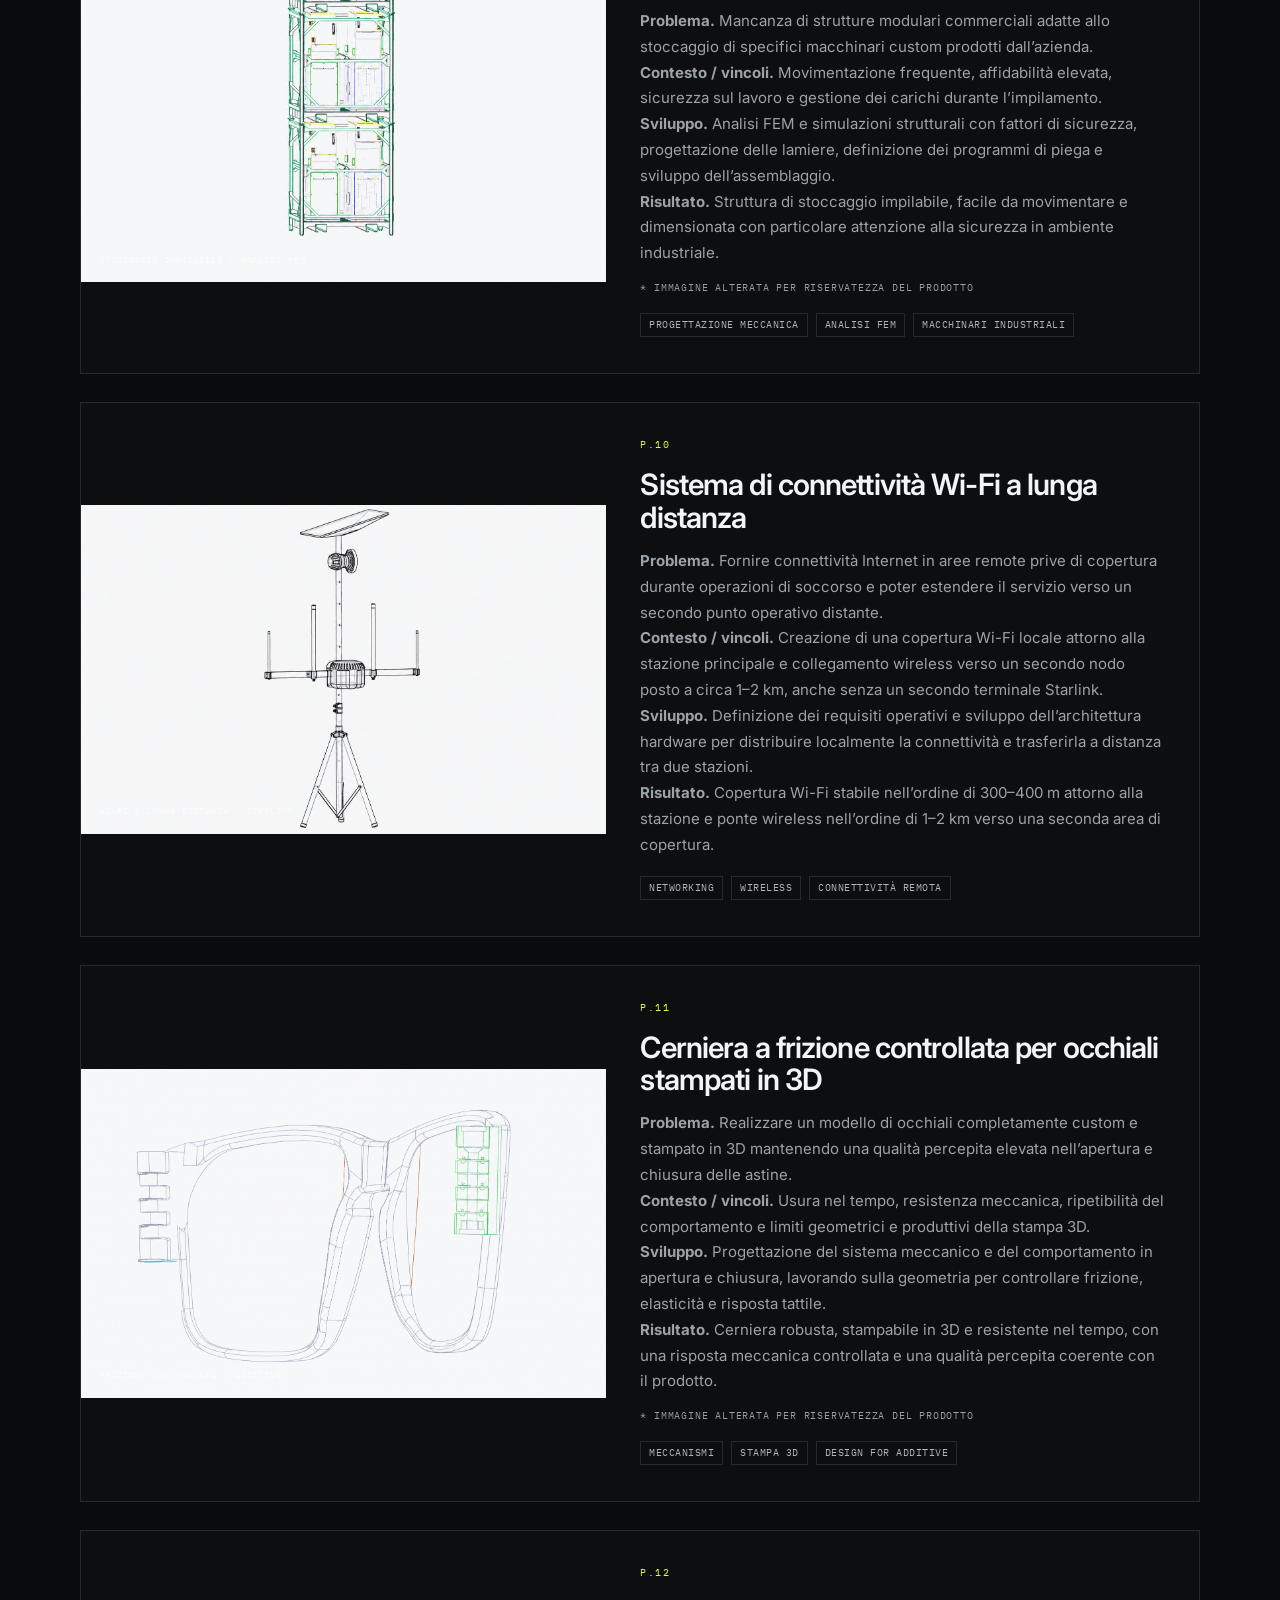
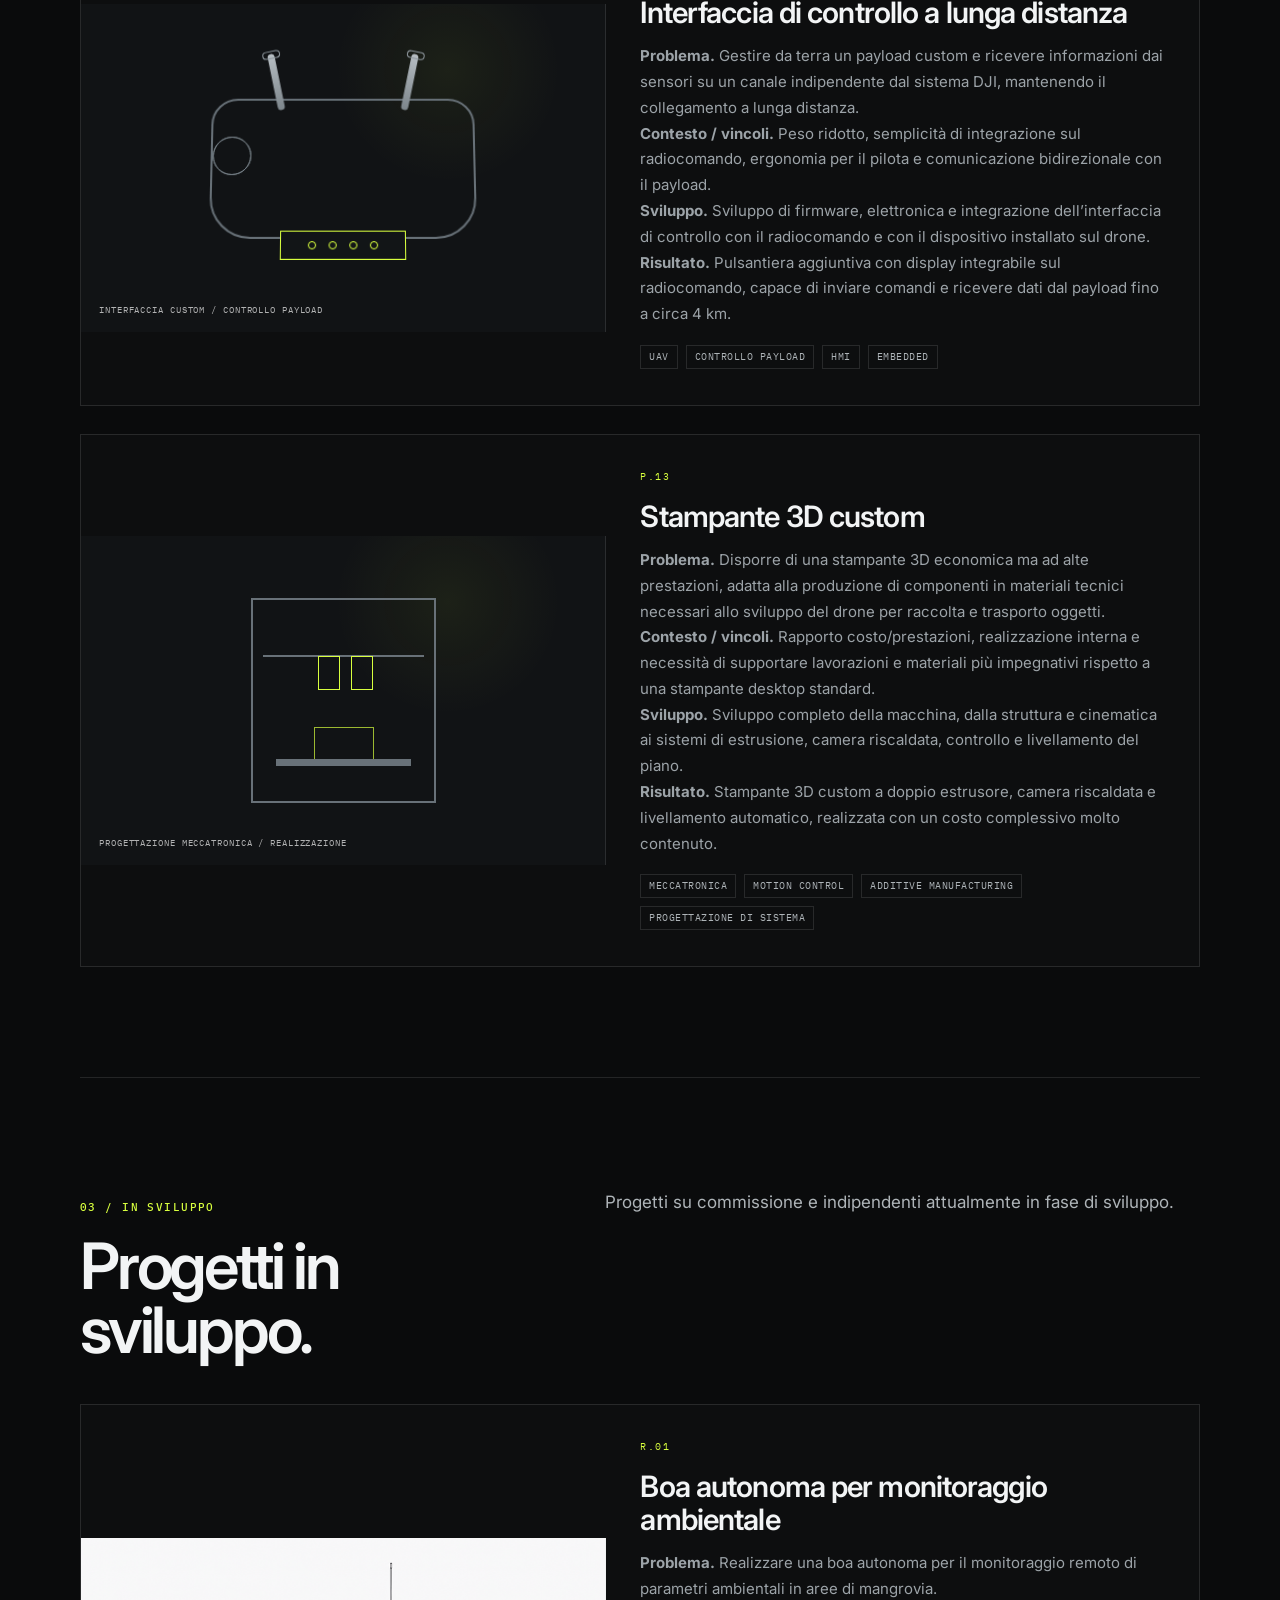
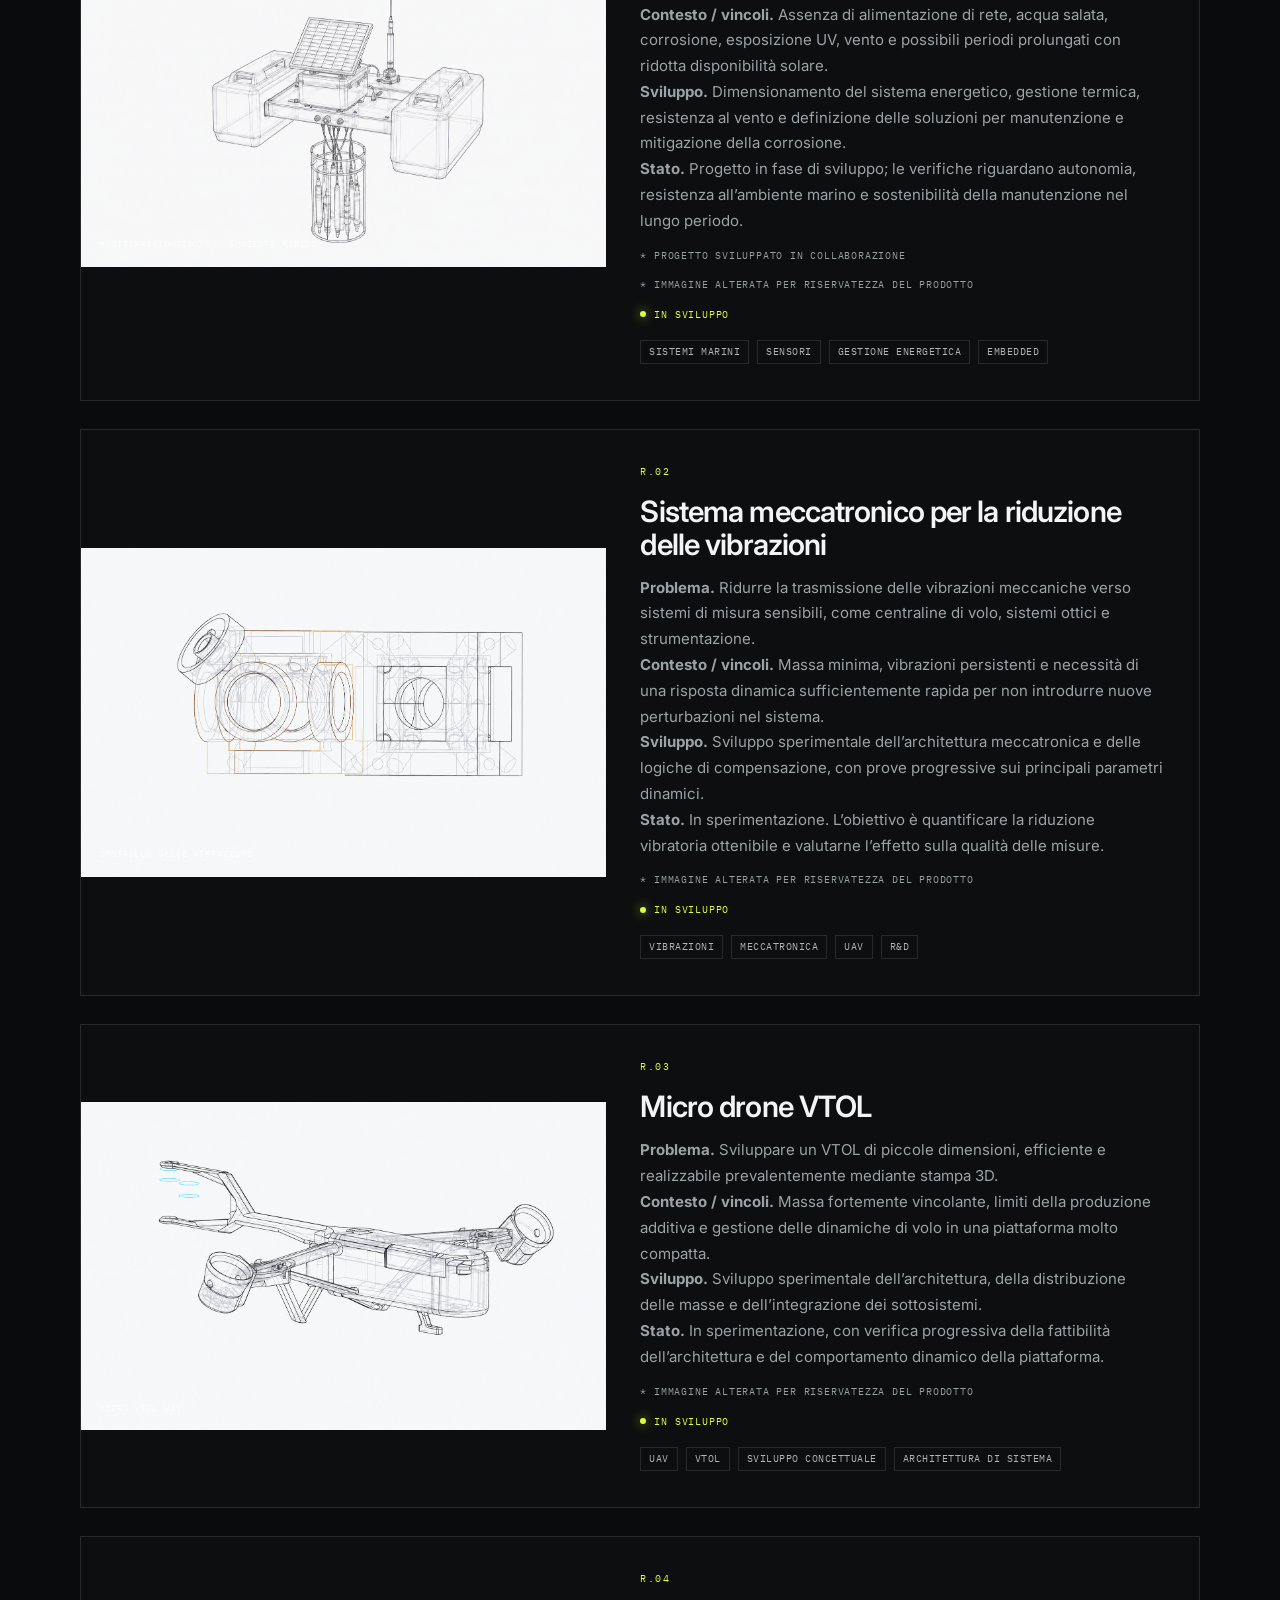
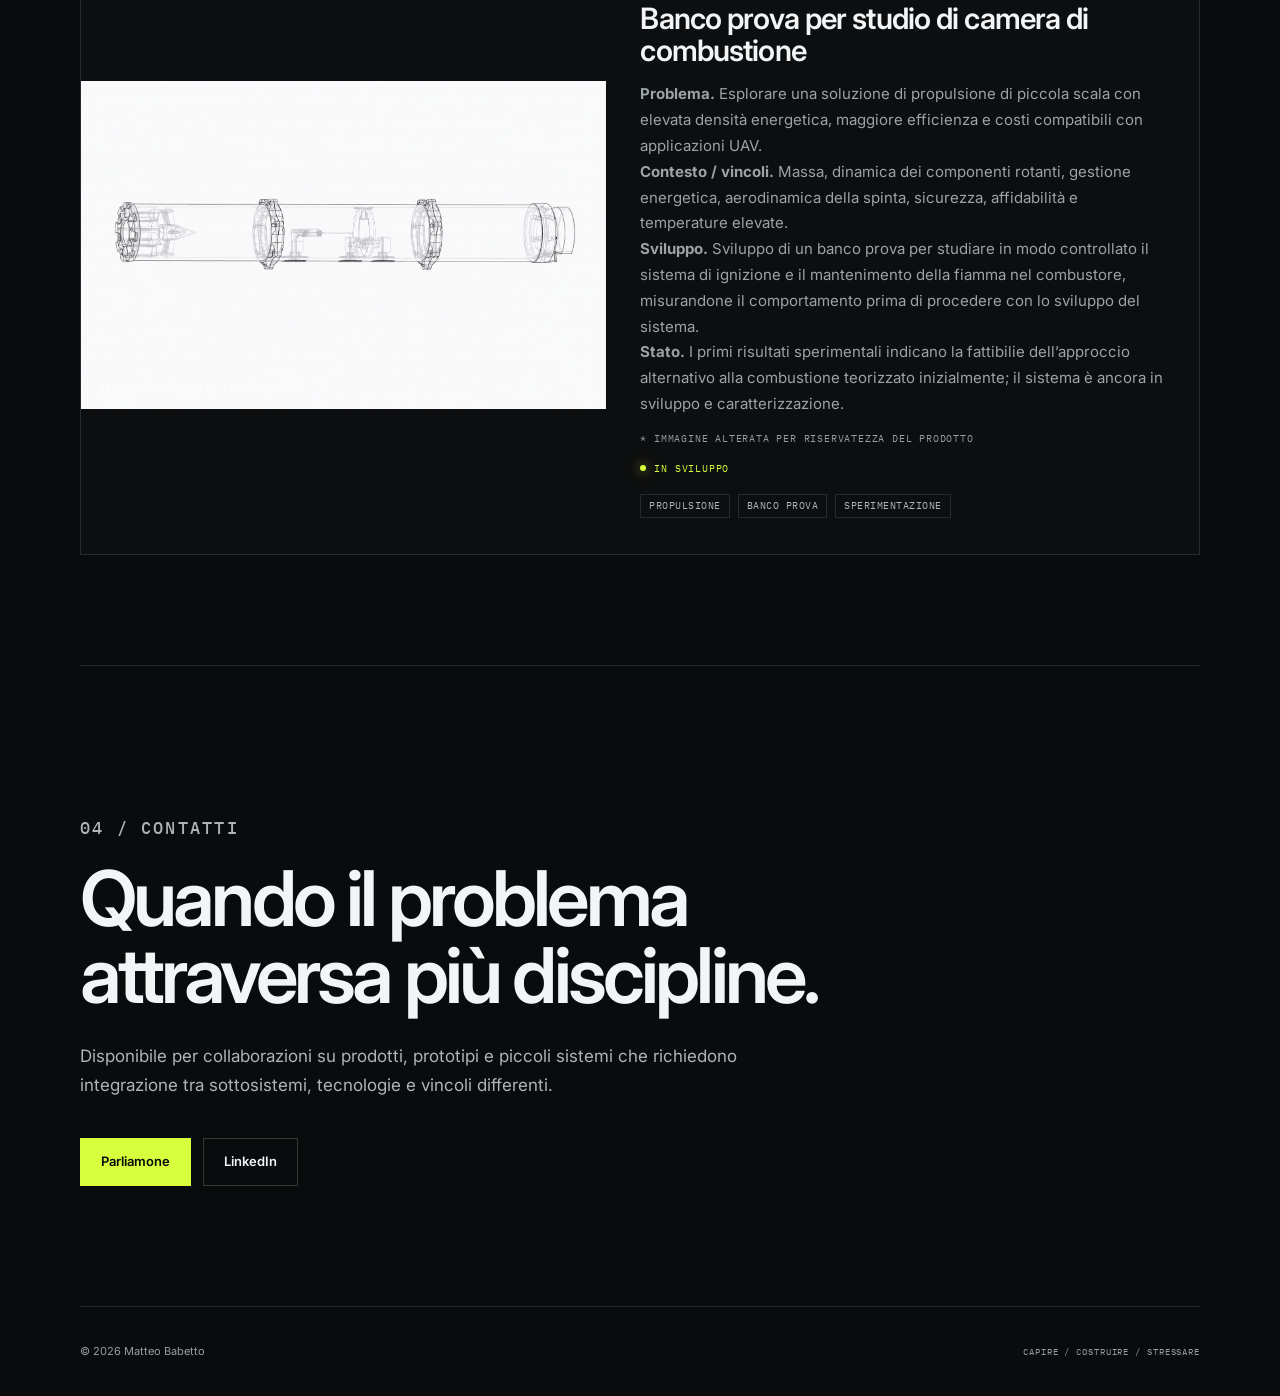
==== commit 3b25e9d8: "Add files via upload" ====
--- a/index.html
+++ b/index.html
@@ -100,12 +100,12 @@
 </article>
 <article class="project-entry reveal">
 <div class="entry-media single">
-<img alt="Sistema autonomo per modulo DJI D-RTK in ambiente rigido" src="assets/d-rtk-cold-weather-power.png"/>
+<img alt="Sistema autonomo per modulo D-RTK in condizioni climatiche severe." src="assets/d-rtk-cold-weather-power.png"/>
 <span class="visual-label mono">AUTONOMIA / GESTIONE TERMICA / UAV</span>
 </div>
 <div class="entry-body">
 <div class="project-index mono">P.04</div>
-<h3>Sistema autonomo per modulo DJI D-RTK in ambiente rigido</h3>
+<h3>Sistema autonomo per modulo D-RTK in condizioni climatiche severe.</h3>
 <p><strong>Problema.</strong> Mantenere operativo 24 ore su 24 un modulo DJI D-RTK installato in ambiente montano senza disponibilità di alimentazione di rete.<br/><strong>Contesto / vincoli.</strong> Temperature molto rigide, neve e ghiaccio, vento forte e possibili periodi di più giorni con disponibilità solare ridotta o assente.<br/><strong>Sviluppo.</strong> Dimensionamento del sistema energetico, gestione termica dell’elettronica e verifica dei carichi dovuti al vento per consentire un’installazione autonoma e non presidiata.<br/><strong>Risultato.</strong> Sistema dimensionato per operare in autonomia in ambiente montano e mantenere la continuità di alimentazione del D-RTK anche durante periodi prolungati senza apporto solare.</p>
 <div class="tags"><span>Gestione energetica</span><span>Ambienti severi</span><span>Integrazione UAV</span></div>
 </div>
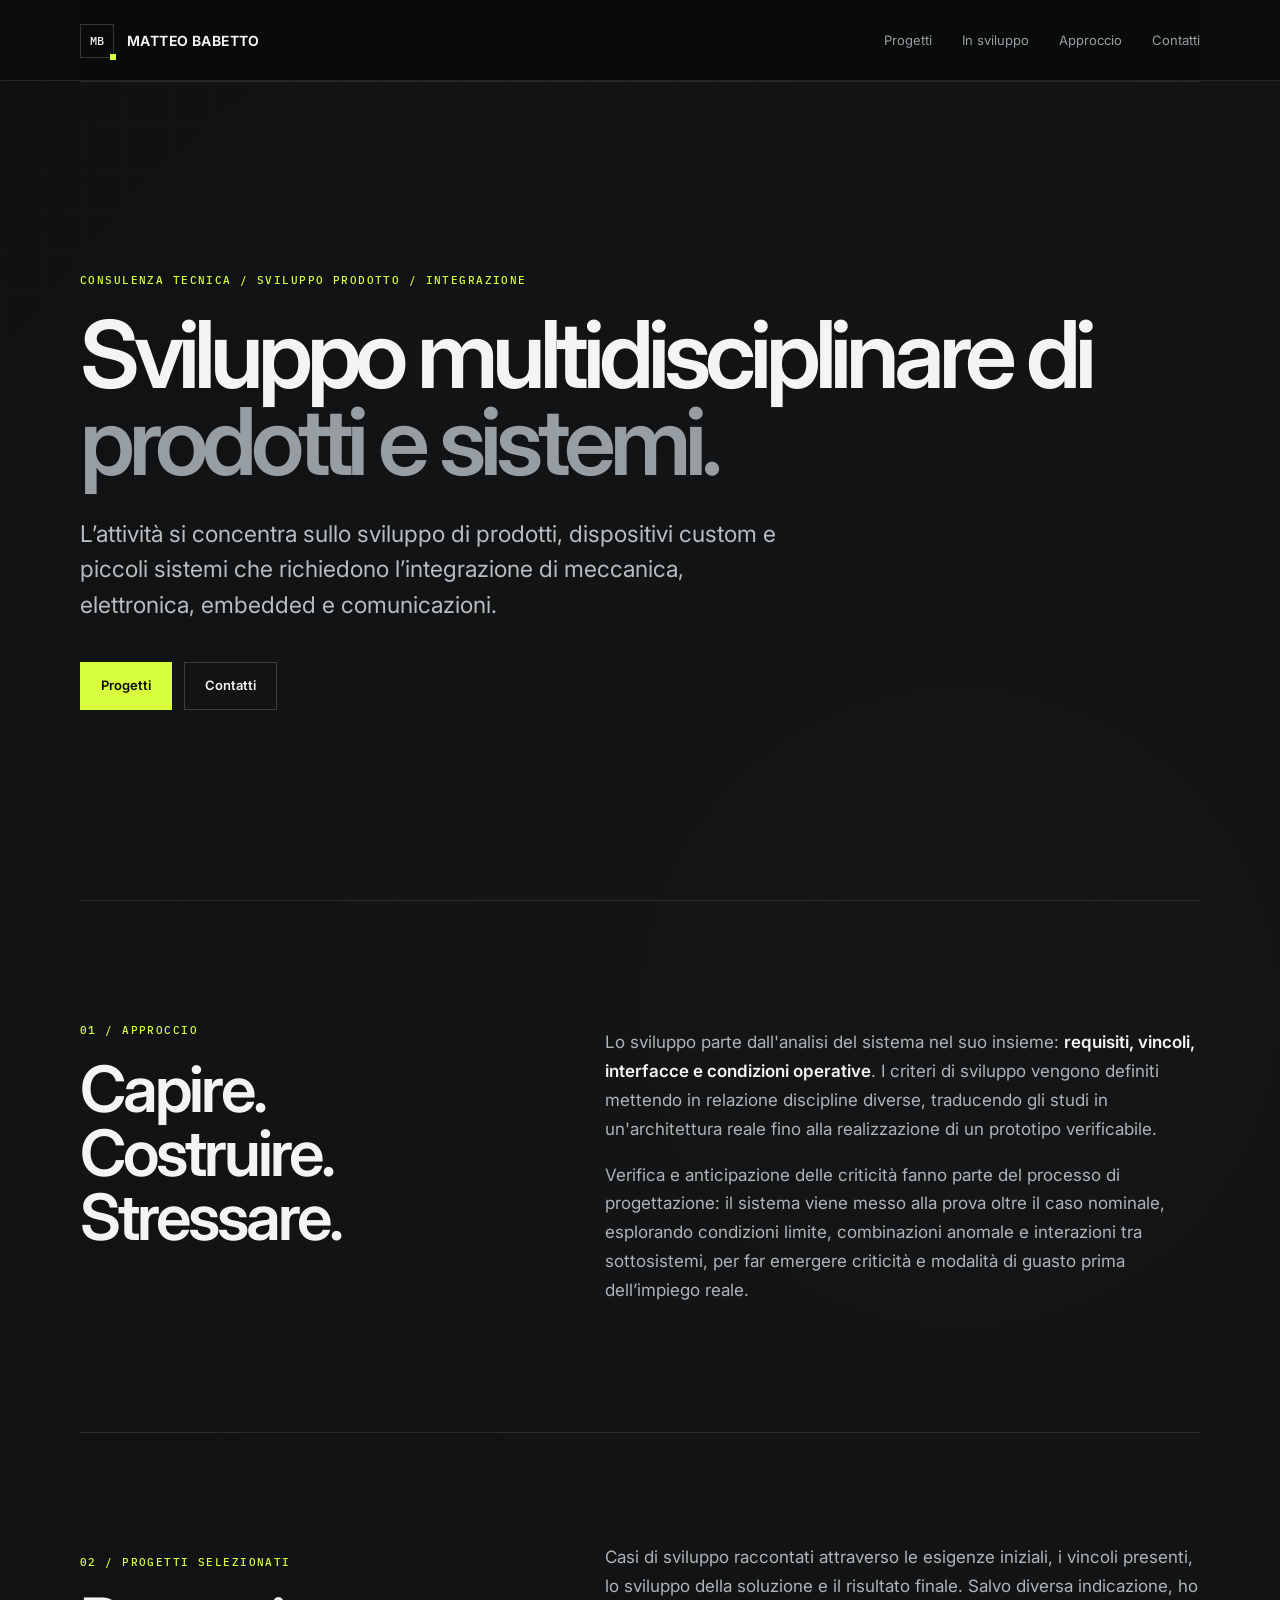
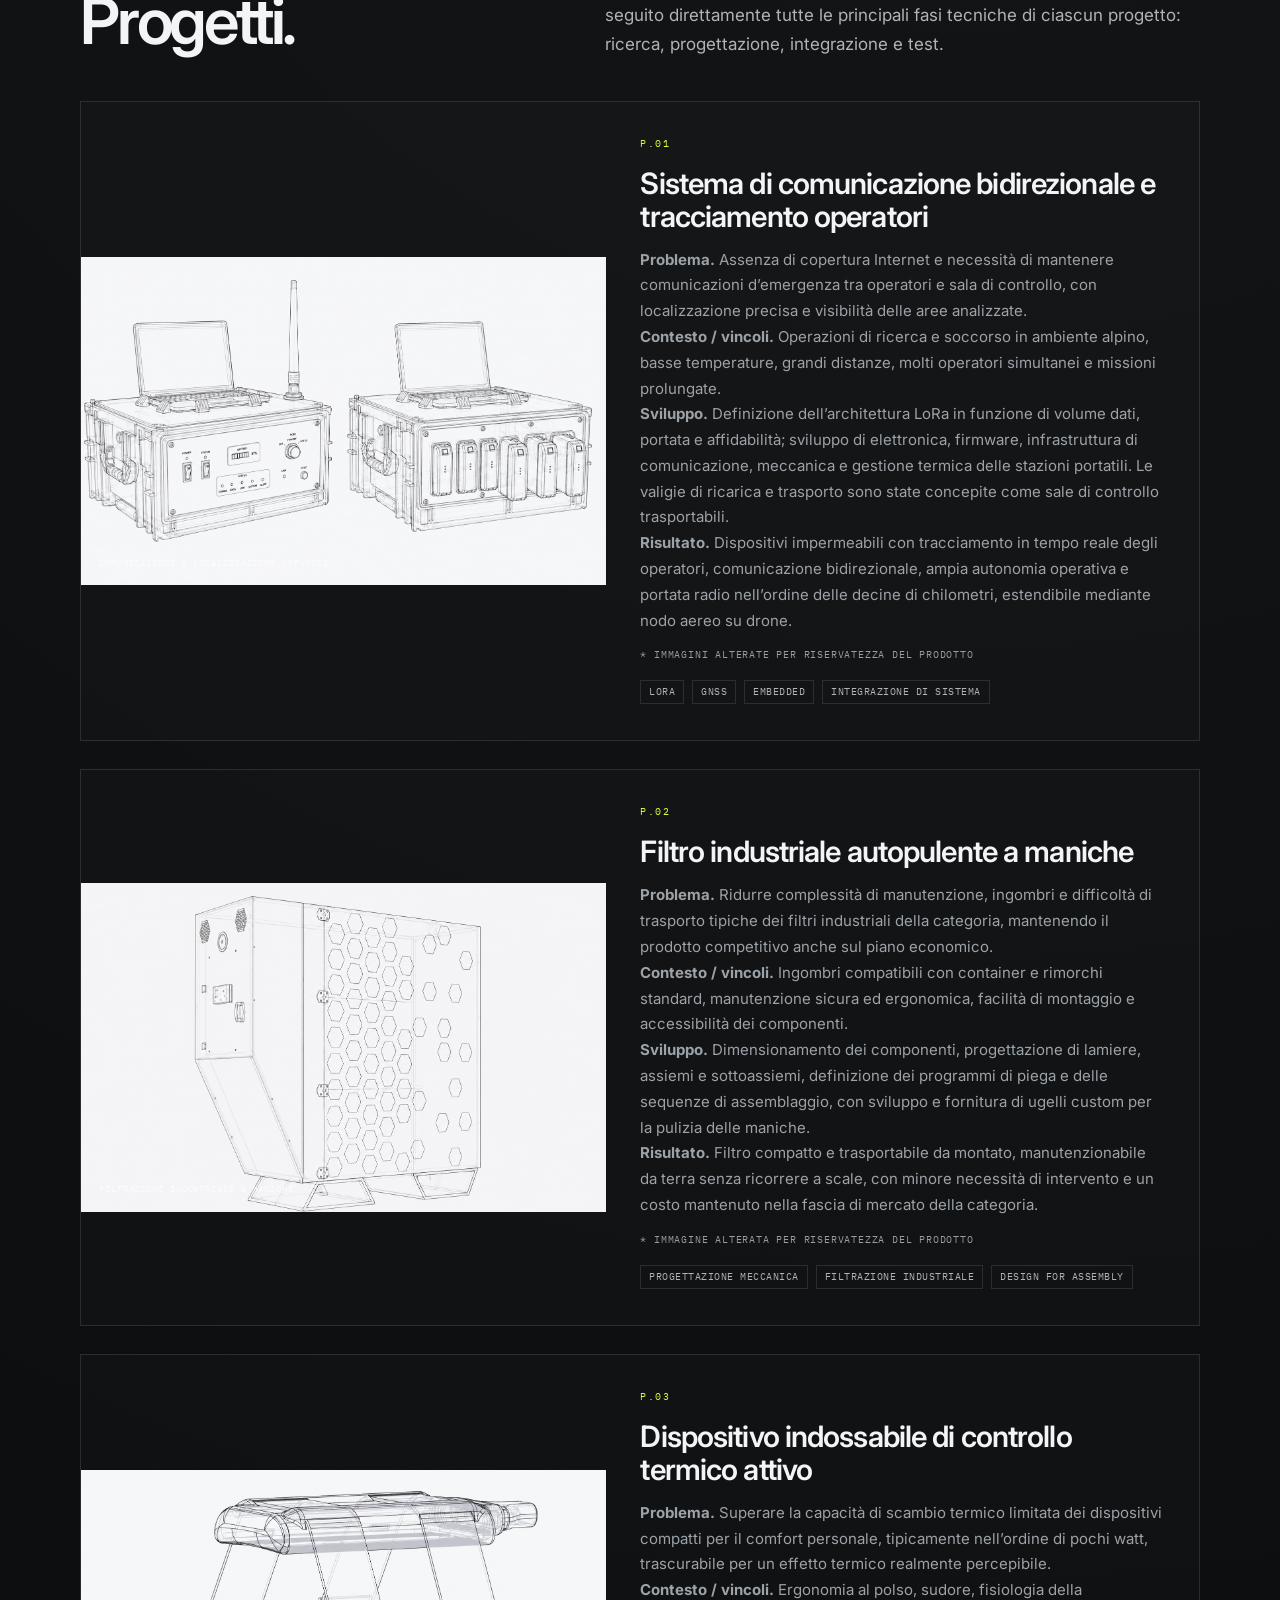
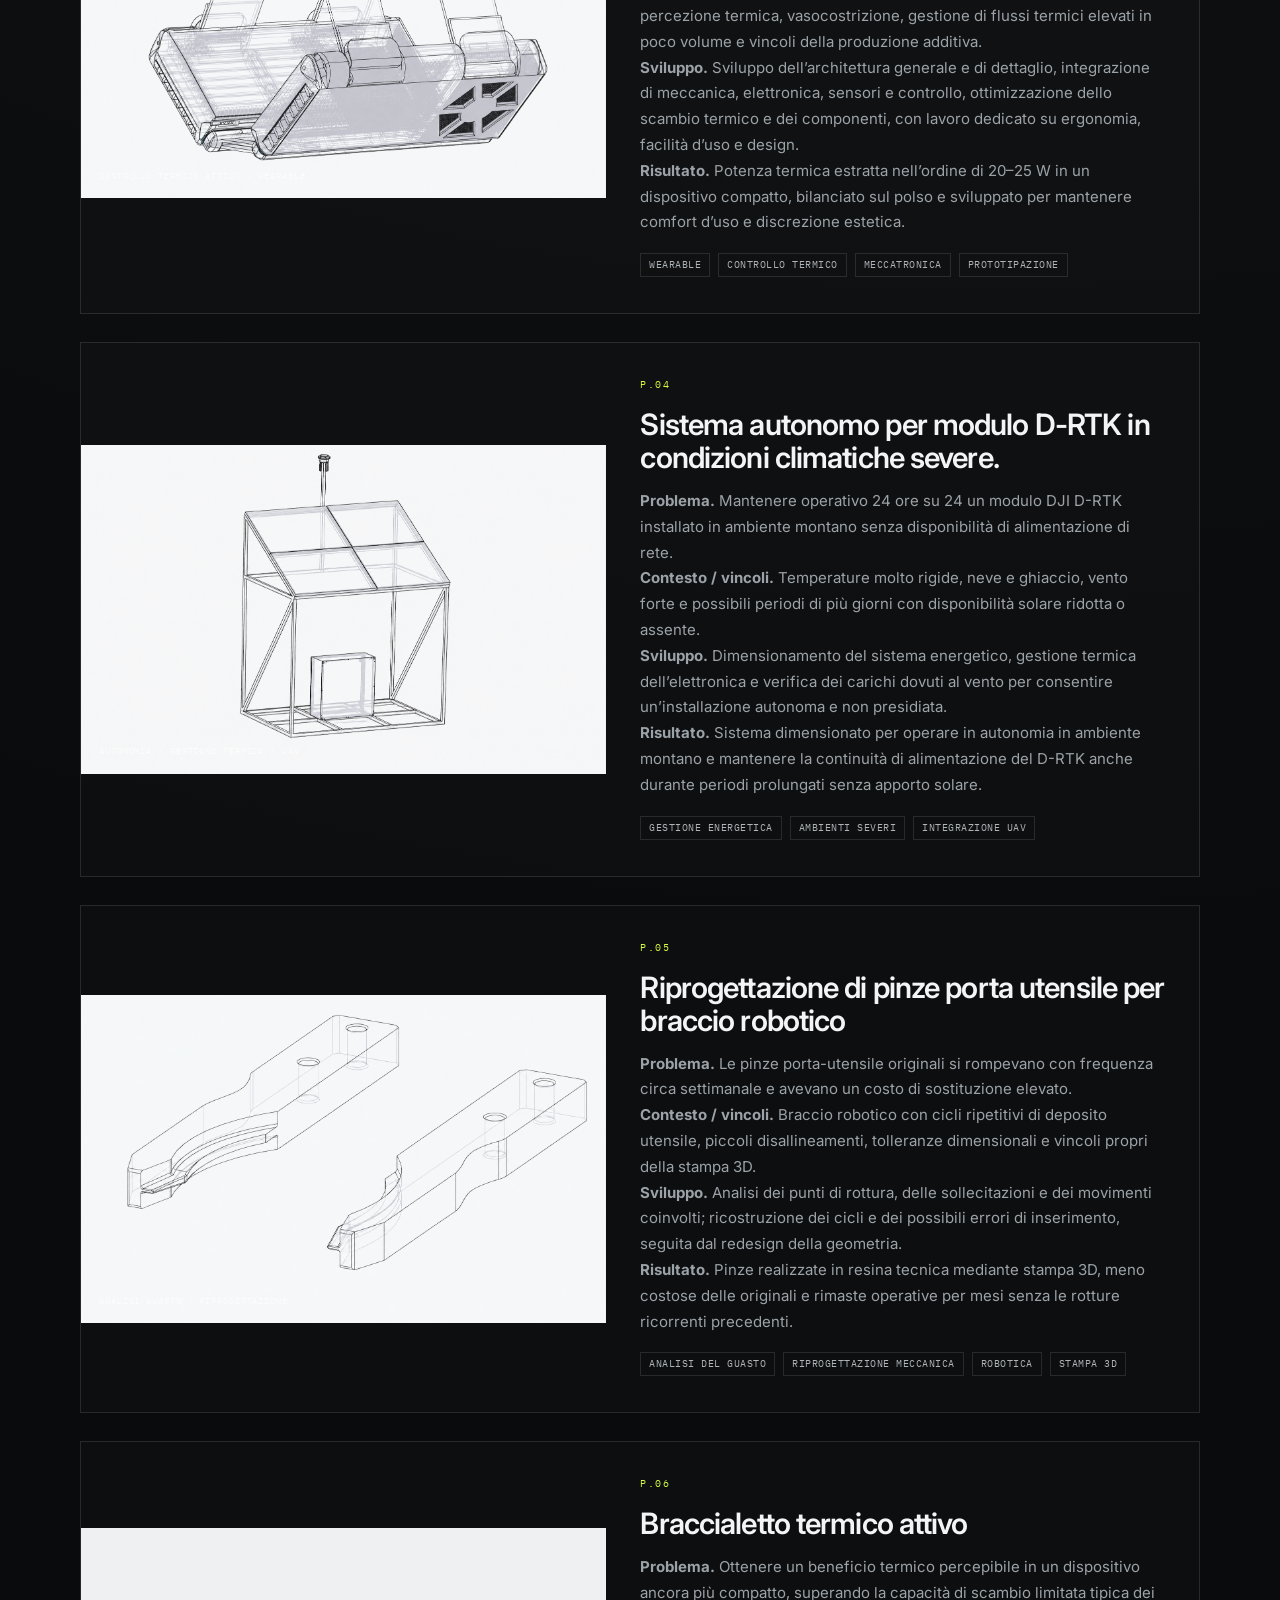
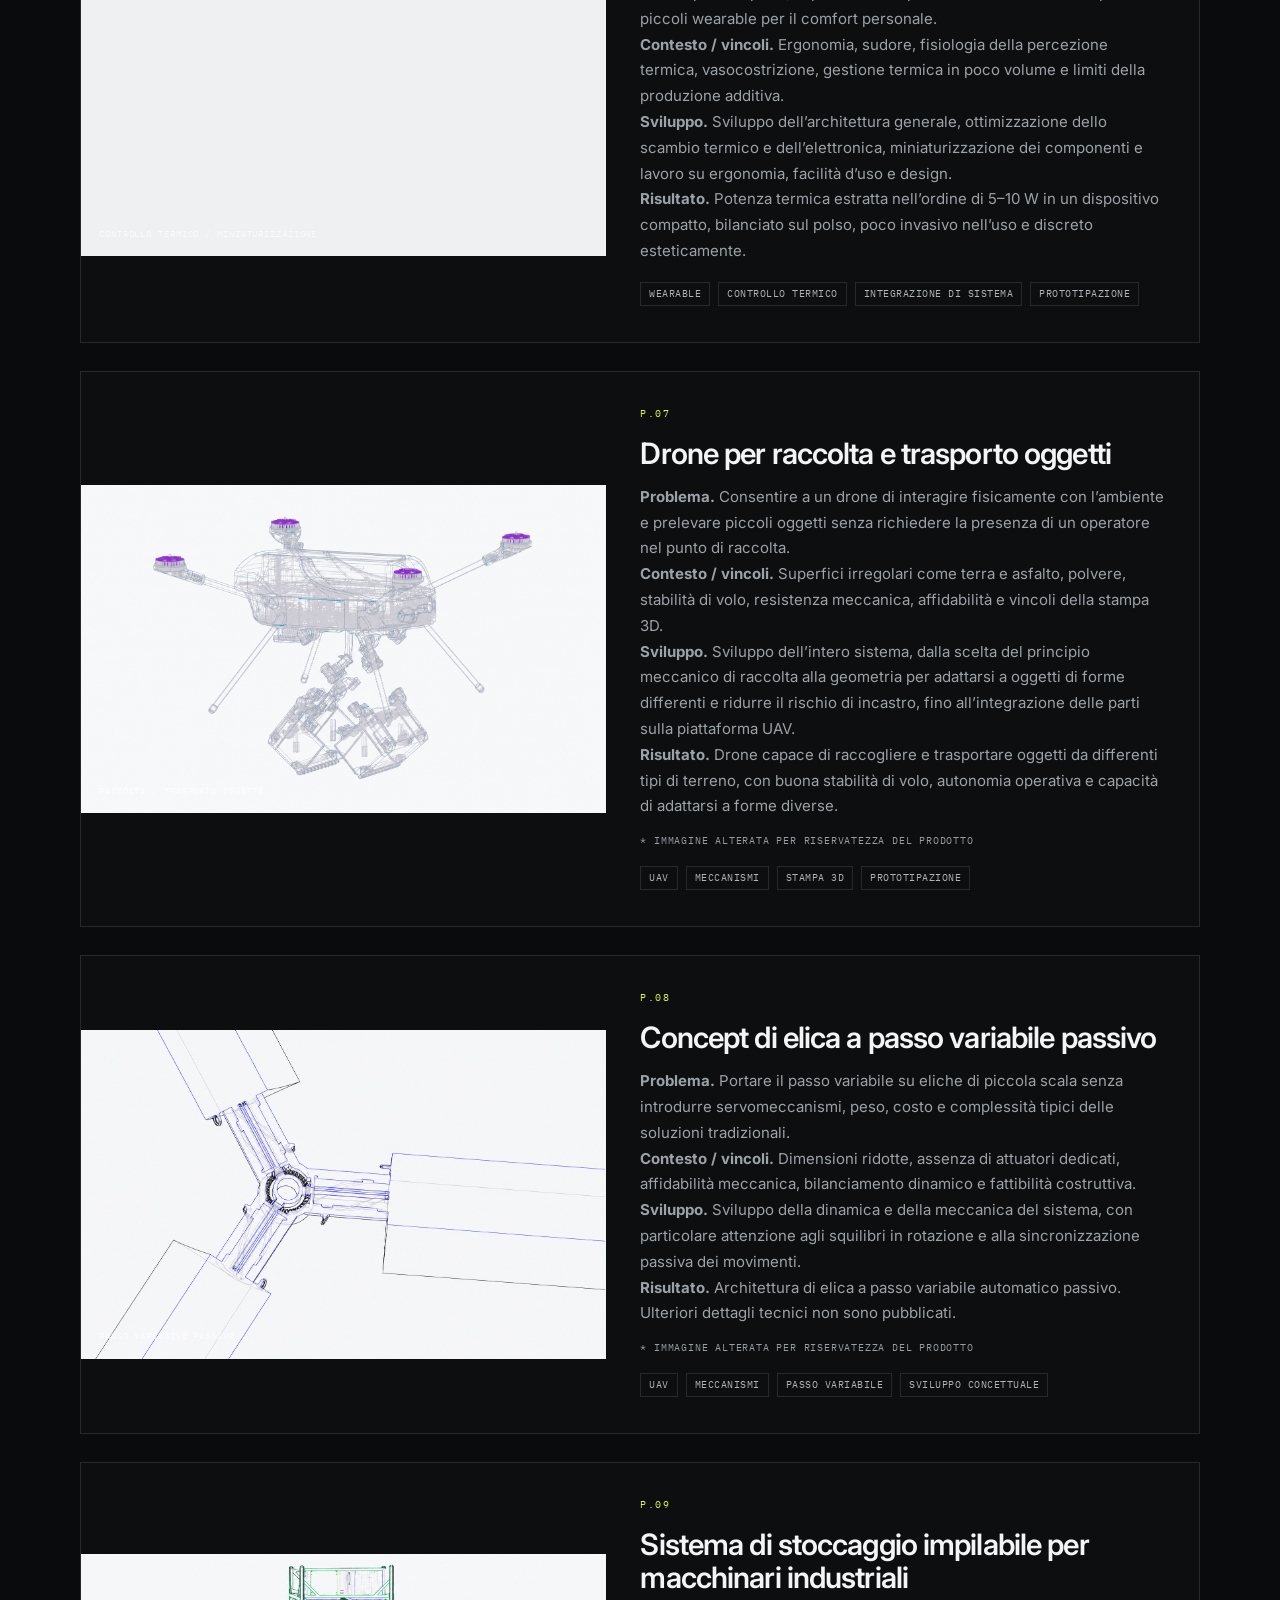
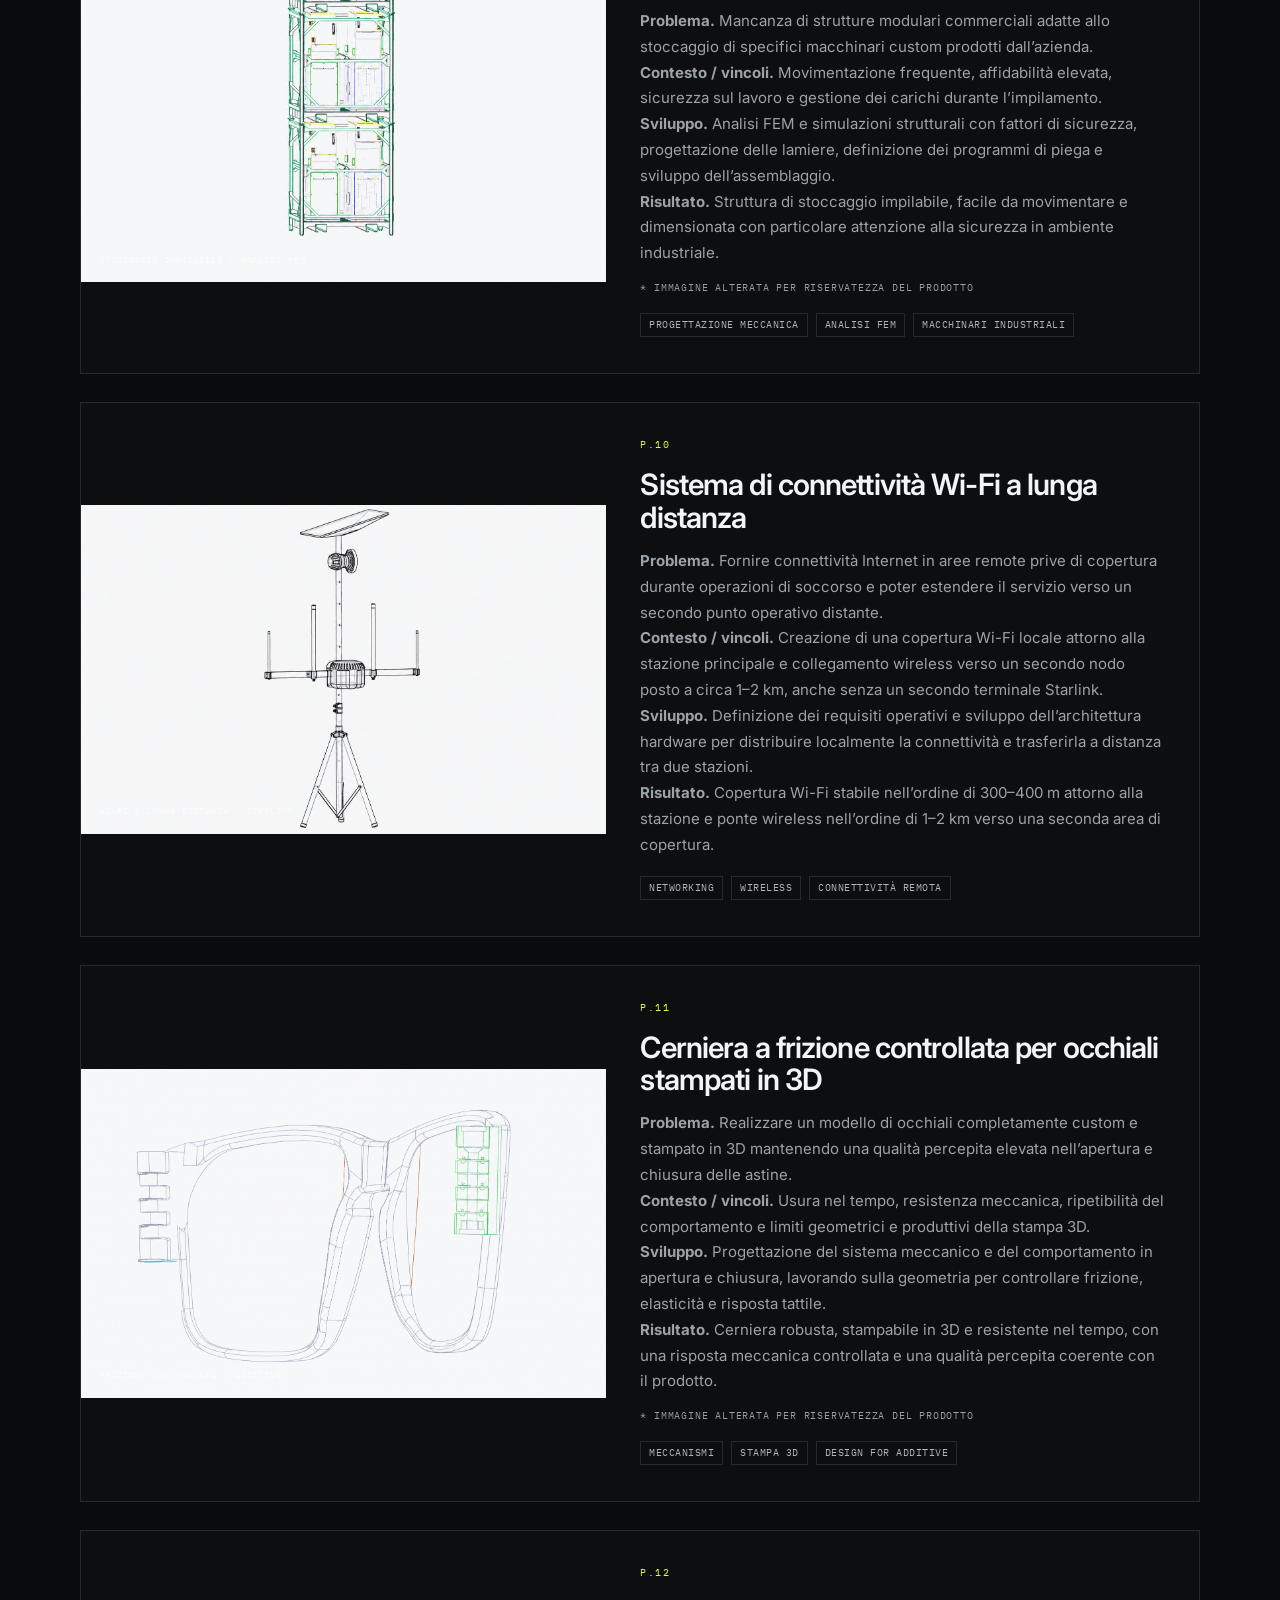
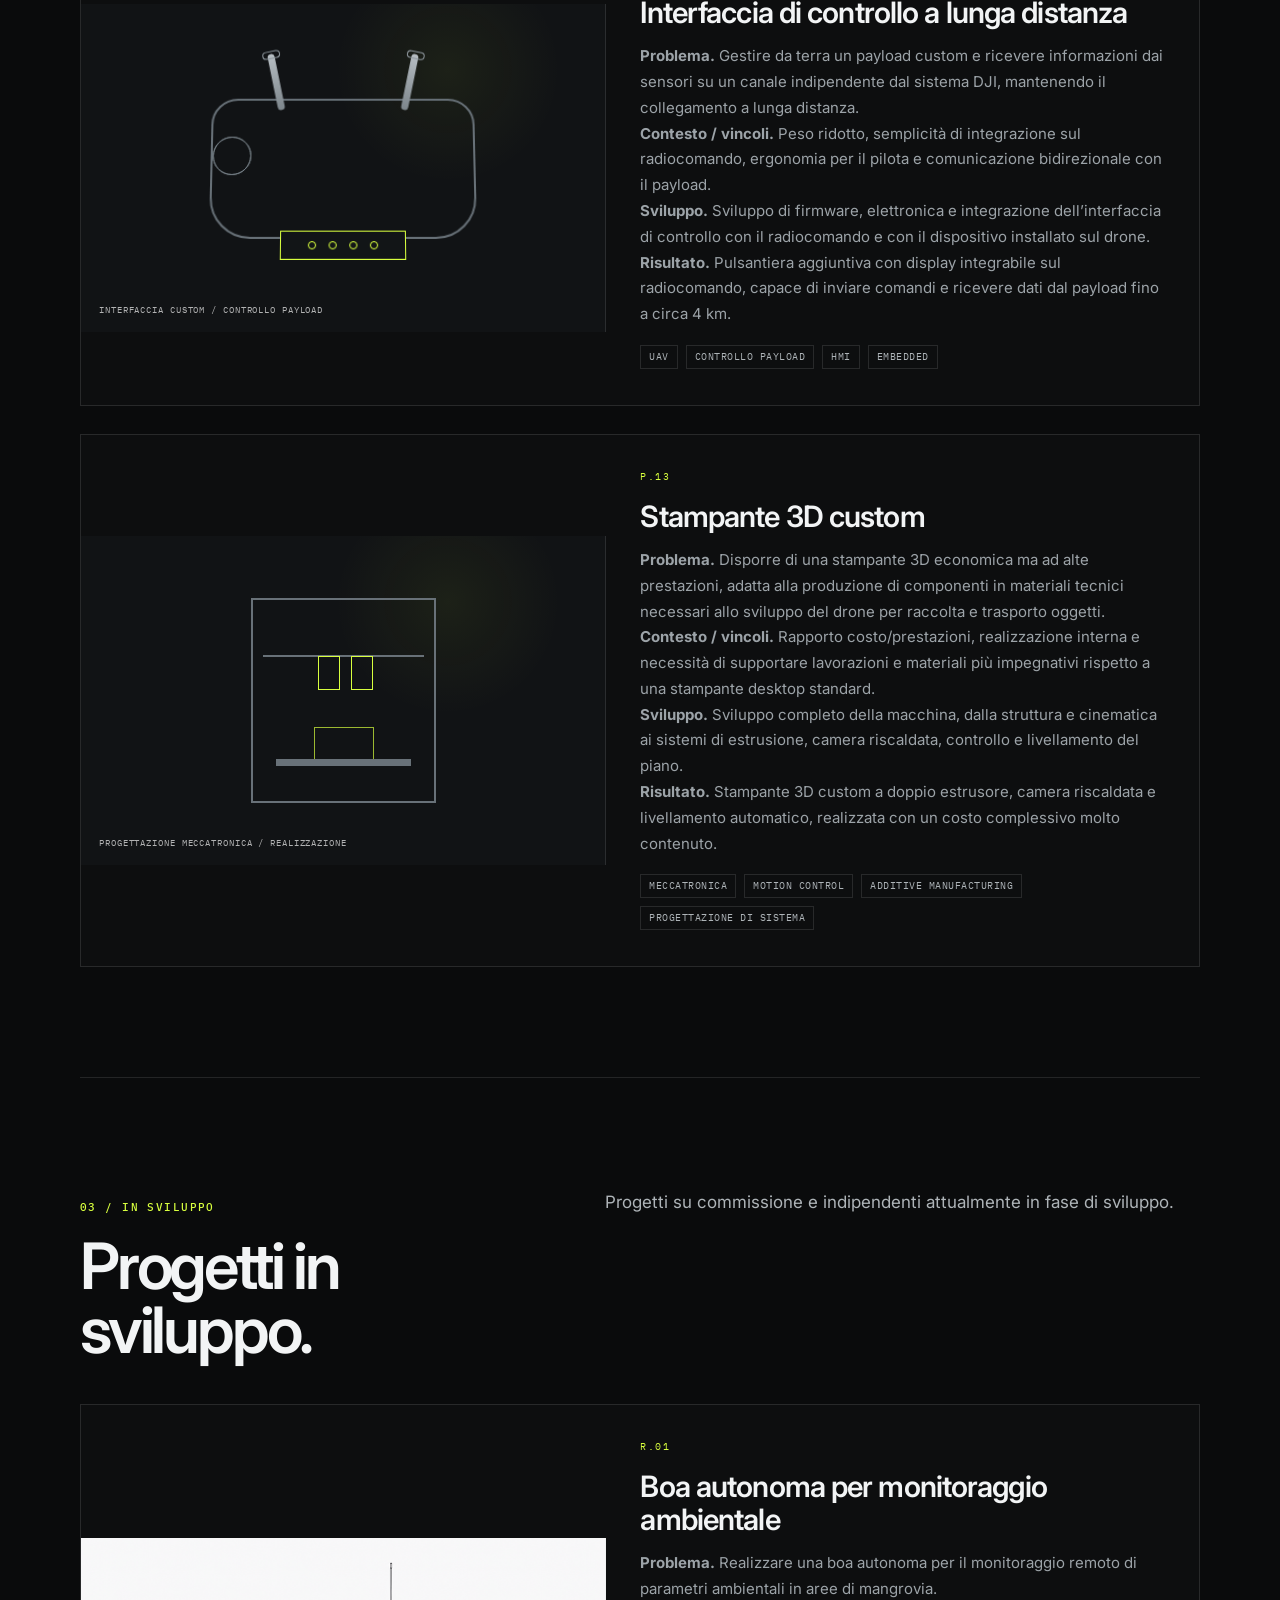
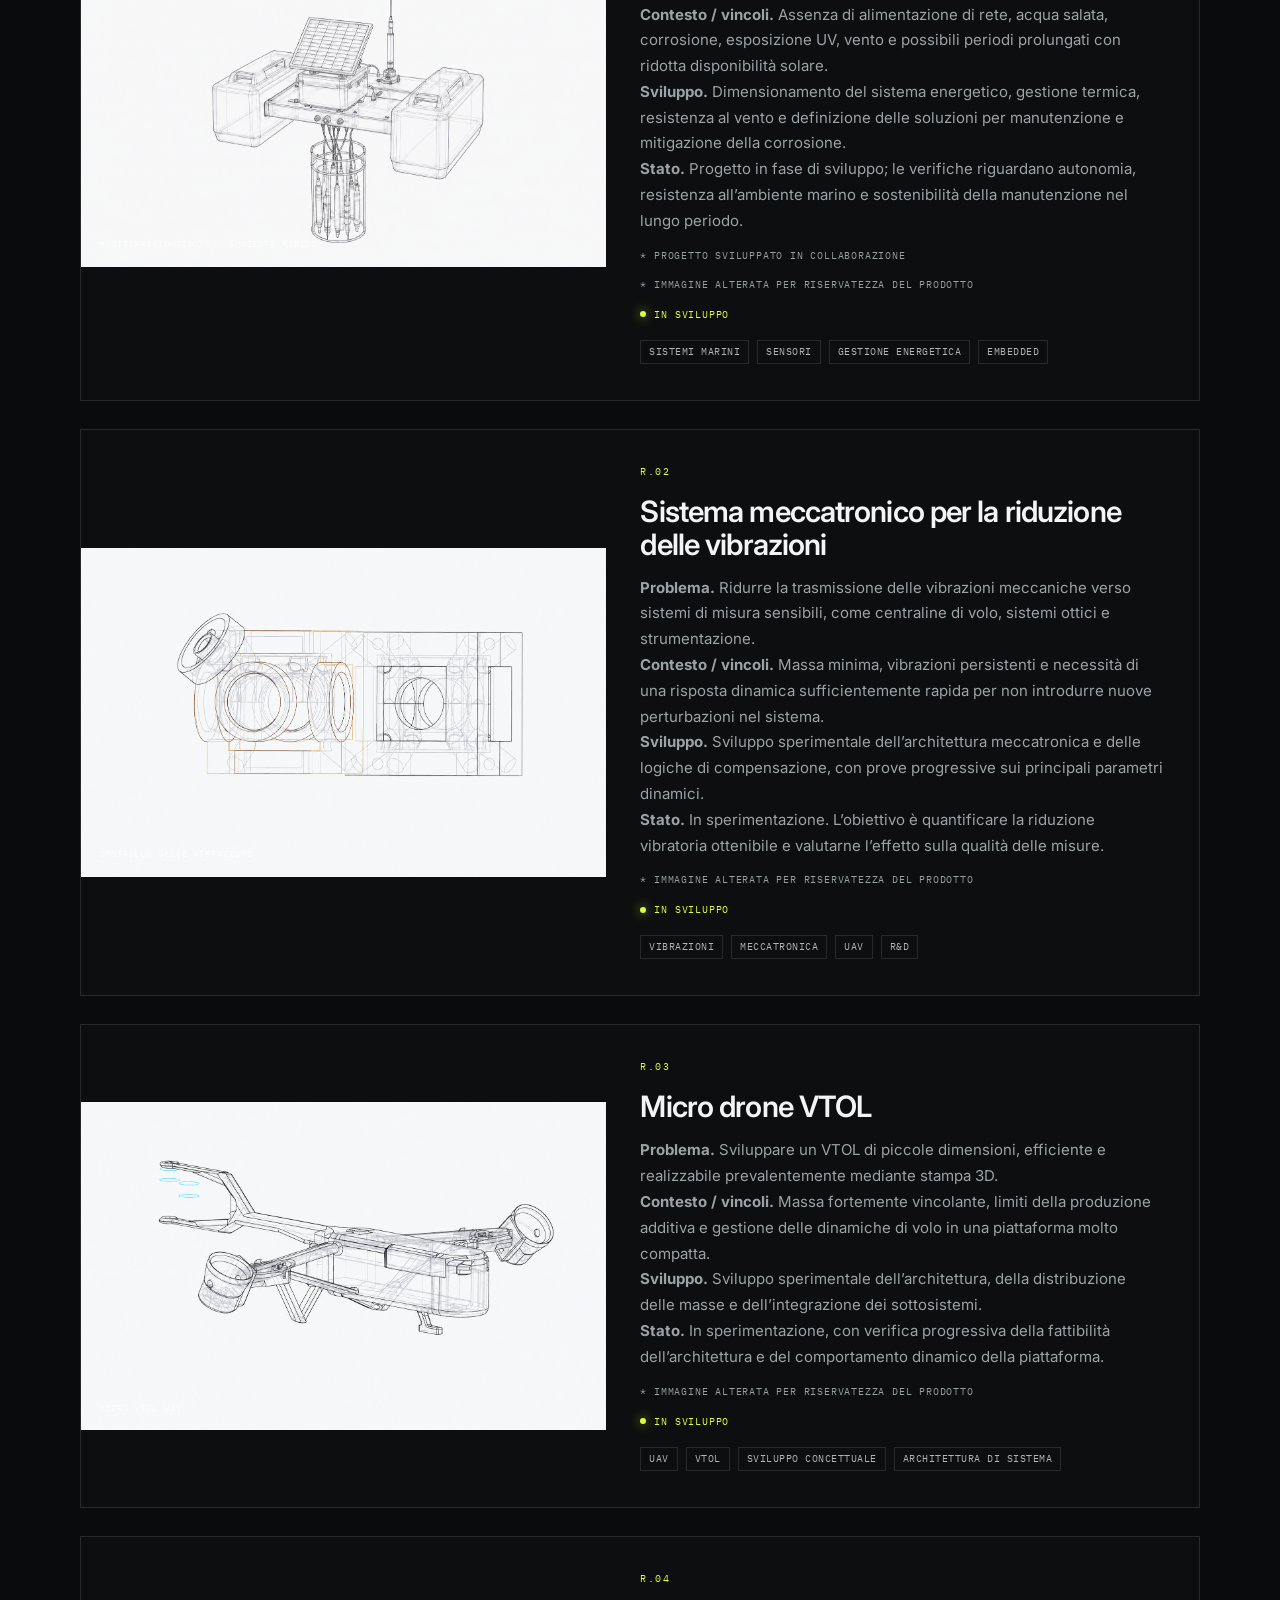
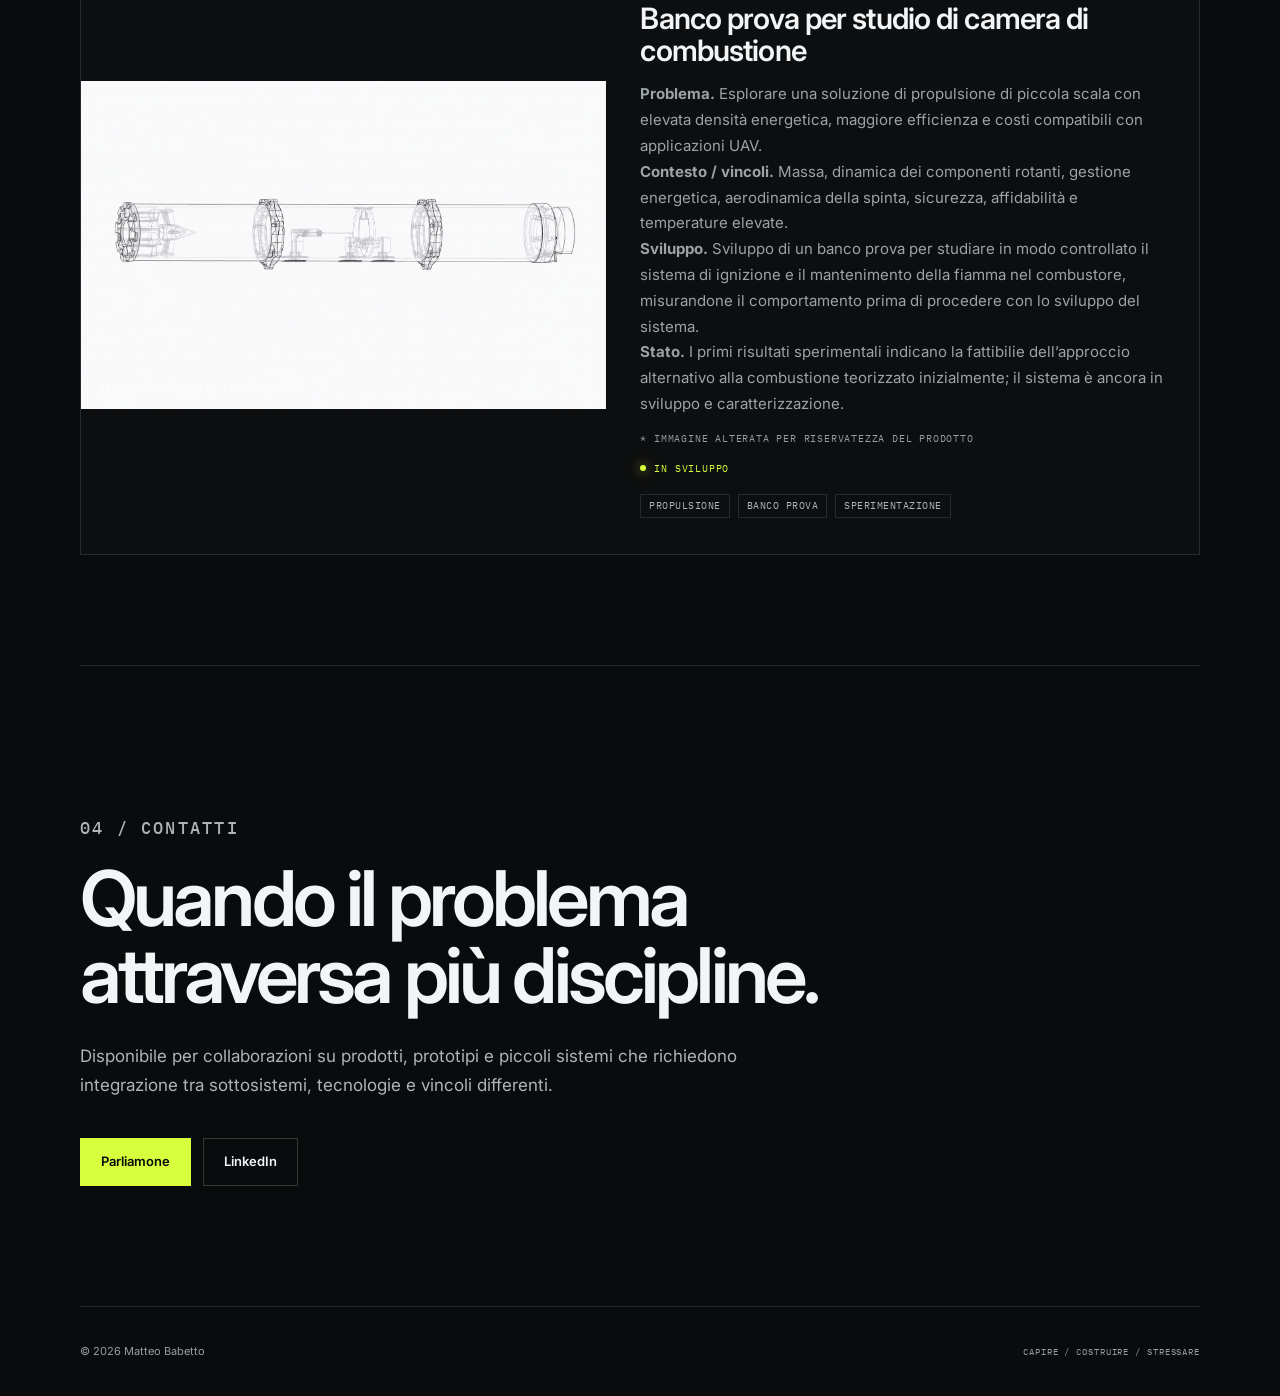
==== commit 940299a7: "Add files via upload" ====
--- a/index.html
+++ b/index.html
@@ -7,8 +7,73 @@
 <meta content="no-cache, no-store, must-revalidate" http-equiv="Cache-Control"/>
 <meta content="no-cache" http-equiv="Pragma"/>
 <meta content="0" http-equiv="Expires"/>
-<meta content="Portfolio tecnico di Matteo Babetto — sviluppo prodotto, prototipazione, meccatronica, sistemi embedded e integrazione UAV." name="description"/>
-<title>Matteo Babetto — Sviluppo multidisciplinare di prodotti e sistemi</title>
+<meta content="Matteo Babetto, consulente tecnico per sviluppo prodotto e integrazione di sistemi: meccatronica, embedded, comunicazioni, prototipazione e test." name="description"/>
+<title>Matteo Babetto | Consulente tecnico – Sviluppo prodotto e integrazione di sistemi</title>
+<meta content="Matteo Babetto" name="author"/>
+<meta content="index, follow, max-image-preview:large, max-snippet:-1, max-video-preview:-1" name="robots"/>
+<link href="https://matteobabetto.github.io/" rel="canonical"/>
+<meta content="website" property="og:type"/>
+<meta content="it_IT" property="og:locale"/>
+<meta content="Matteo Babetto" property="og:site_name"/>
+<meta content="https://matteobabetto.github.io/" property="og:url"/>
+<meta content="Matteo Babetto | Consulente tecnico – Sviluppo prodotto e integrazione di sistemi" property="og:title"/>
+<meta content="Matteo Babetto, consulente tecnico per sviluppo prodotto e integrazione di sistemi: meccatronica, embedded, comunicazioni, prototipazione e test." property="og:description"/>
+<meta content="summary" name="twitter:card"/>
+<meta content="Matteo Babetto | Consulente tecnico – Sviluppo prodotto e integrazione di sistemi" name="twitter:title"/>
+<meta content="Matteo Babetto, consulente tecnico per sviluppo prodotto e integrazione di sistemi: meccatronica, embedded, comunicazioni, prototipazione e test." name="twitter:description"/>
+<script type="application/ld+json">{
+  "@context": "https://schema.org",
+  "@graph": [
+    {
+      "@type": "WebSite",
+      "@id": "https://matteobabetto.github.io/#website",
+      "url": "https://matteobabetto.github.io/",
+      "name": "Matteo Babetto",
+      "inLanguage": "it-IT"
+    },
+    {
+      "@type": "Person",
+      "@id": "https://matteobabetto.github.io/#person",
+      "name": "Matteo Babetto",
+      "url": "https://matteobabetto.github.io/",
+      "jobTitle": "Consulente tecnico",
+      "description": "Consulente tecnico per sviluppo prodotto e integrazione di sistemi multidisciplinari.",
+      "sameAs": [
+        "https://www.linkedin.com/in/matteo-babetto/",
+        "https://github.com/matteobabetto"
+      ],
+      "knowsAbout": [
+        "Sviluppo prodotto",
+        "Integrazione di sistemi",
+        "Meccatronica",
+        "Sistemi embedded",
+        "Comunicazioni wireless",
+        "Prototipazione",
+        "Testing",
+        "Progettazione meccanica",
+        "UAV",
+        "Additive manufacturing"
+      ]
+    },
+    {
+      "@type": "WebPage",
+      "@id": "https://matteobabetto.github.io/#webpage",
+      "url": "https://matteobabetto.github.io/",
+      "name": "Matteo Babetto | Consulente tecnico – Sviluppo prodotto e integrazione di sistemi",
+      "description": "Matteo Babetto, consulente tecnico per sviluppo prodotto e integrazione di sistemi: meccatronica, embedded, comunicazioni, prototipazione e test.",
+      "isPartOf": {
+        "@id": "https://matteobabetto.github.io/#website"
+      },
+      "about": {
+        "@id": "https://matteobabetto.github.io/#person"
+      },
+      "mainEntity": {
+        "@id": "https://matteobabetto.github.io/#person"
+      },
+      "inLanguage": "it-IT"
+    }
+  ]
+}</script>
 <link href="https://fonts.googleapis.com" rel="preconnect"/>
 <link crossorigin="" href="https://fonts.gstatic.com" rel="preconnect"/>
 <link href="https://fonts.googleapis.com/css2?family=IBM+Plex+Mono:wght@400;500&amp;family=Inter:wght@400;500;600;700&amp;display=swap" rel="stylesheet"/>
@@ -31,7 +96,7 @@
 <section class="hero section">
 <div class="hero-kicker mono">CONSULENZA TECNICA / SVILUPPO PRODOTTO / INTEGRAZIONE</div>
 <h1>Sviluppo multidisciplinare di <span>prodotti e sistemi.</span></h1>
-<p class="hero-copy">L'attività si concentra sullo sviluppo di sistemi e dispositivi custom ad alta integrazione, dove meccanica, elettronica, embedded e comunicazioni vanno progettati insieme.</p>
+<p class="hero-copy">L’attività si concentra sullo sviluppo di prodotti, dispositivi custom e piccoli sistemi che richiedono l’integrazione di meccanica, elettronica, embedded e comunicazioni.</p>
 <div class="hero-actions">
 <a class="button primary" href="#projects">Progetti</a>
 <a class="button ghost" href="#contact">Contatti</a>
@@ -67,7 +132,7 @@
 </div>
 <div class="project-list">
 <article class="project-entry reveal">
-<div class="entry-media single"><img alt="Sistema di comunicazione bidirezionale e tracciamento operatori" src="assets/operator-comms-3.png"/><span class="visual-label mono">COMUNICAZIONE E LOCALIZZAZIONE OFF-GRID</span></div>
+<div class="entry-media single"><img alt="Sistema di comunicazione bidirezionale e tracciamento operatori" decoding="async" loading="lazy" src="assets/operator-comms-3.png"/><span class="visual-label mono">COMUNICAZIONE E LOCALIZZAZIONE OFF-GRID</span></div>
 <div class="entry-body">
 <div class="project-index mono">P.01</div>
 <h3>Sistema di comunicazione bidirezionale e tracciamento operatori</h3>
@@ -78,7 +143,7 @@
 </article>
 <article class="project-entry reveal">
 <div class="entry-media single">
-<img alt="Filtro industriale autopulente a maniche" src="assets/industrial-self-cleaning-filter.png"/>
+<img alt="Filtro industriale autopulente a maniche" decoding="async" loading="lazy" src="assets/industrial-self-cleaning-filter.png"/>
 <span class="visual-label mono">FILTRAZIONE INDUSTRIALE A MANICHE</span>
 </div>
 <div class="entry-body">
@@ -90,7 +155,7 @@
 </div>
 </article>
 <article class="project-entry reveal">
-<div class="entry-media single"><img alt="Bracciale termico attivo indossabile" src="assets/bracciale-termico-1.png"/><span class="visual-label mono">CONTROLLO TERMICO ATTIVO / WEARABLE</span></div>
+<div class="entry-media single"><img alt="Bracciale termico attivo indossabile" decoding="async" loading="lazy" src="assets/bracciale-termico-1.png"/><span class="visual-label mono">CONTROLLO TERMICO ATTIVO / WEARABLE</span></div>
 <div class="entry-body">
 <div class="project-index mono">P.03</div>
 <h3>Dispositivo indossabile di controllo termico attivo</h3>
@@ -100,7 +165,7 @@
 </article>
 <article class="project-entry reveal">
 <div class="entry-media single">
-<img alt="Sistema autonomo per modulo D-RTK in condizioni climatiche severe." src="assets/d-rtk-cold-weather-power.png"/>
+<img alt="Sistema autonomo per modulo D-RTK in condizioni climatiche severe." decoding="async" loading="lazy" src="assets/d-rtk-cold-weather-power.png"/>
 <span class="visual-label mono">AUTONOMIA / GESTIONE TERMICA / UAV</span>
 </div>
 <div class="entry-body">
@@ -112,7 +177,7 @@
 </article>
 <article class="project-entry reveal">
 <div class="entry-media single">
-<img alt="Riprogettazione pinze porta utensile per braccio robotico" src="assets/robotic-tool-gripper-redesign.png"/>
+<img alt="Riprogettazione pinze porta utensile per braccio robotico" decoding="async" loading="lazy" src="assets/robotic-tool-gripper-redesign.png"/>
 <span class="visual-label mono">ANALISI GUASTO / RIPROGETTAZIONE</span>
 </div>
 <div class="entry-body">
@@ -123,7 +188,7 @@
 </div>
 </article>
 <article class="project-entry reveal">
-<div class="entry-media single"><img alt="Braccialetto termico attivo" src="assets/braccialetto-termico-1.png"/><span class="visual-label mono">CONTROLLO TERMICO / MINIATURIZZAZIONE</span></div>
+<div class="entry-media single"><img alt="Braccialetto termico attivo" decoding="async" loading="lazy" src="assets/braccialetto-termico-1.png"/><span class="visual-label mono">CONTROLLO TERMICO / MINIATURIZZAZIONE</span></div>
 <div class="entry-body">
 <div class="project-index mono">P.06</div>
 <h3>Braccialetto termico attivo</h3>
@@ -133,7 +198,7 @@
 </article>
 <article class="project-entry reveal">
 <div class="entry-media single">
-<img alt="Drone per raccolta e trasporto oggetti" src="assets/object-retrieval-uav.png"/>
+<img alt="Drone per raccolta e trasporto oggetti" decoding="async" loading="lazy" src="assets/object-retrieval-uav.png"/>
 <span class="visual-label mono">RACCOLTA / TRASPORTO OGGETTI</span>
 </div>
 <div class="entry-body">
@@ -146,7 +211,7 @@
 </article>
 <article class="project-entry reveal">
 <div class="entry-media single">
-<img alt="Concept di elica a passo variabile automatico passivo" src="assets/variable-pitch-propeller.png"/>
+<img alt="Concept di elica a passo variabile automatico passivo" decoding="async" loading="lazy" src="assets/variable-pitch-propeller.png"/>
 <span class="visual-label mono">PASSO VARIABILE PASSIVO</span>
 </div>
 <div class="entry-body">
@@ -159,7 +224,7 @@
 </article>
 <article class="project-entry reveal">
 <div class="entry-media single">
-<img alt="Sistema di stoccaggio impilabile per macchinari industriali" src="assets/stackable-storage-system.png"/>
+<img alt="Sistema di stoccaggio impilabile per macchinari industriali" decoding="async" loading="lazy" src="assets/stackable-storage-system.png"/>
 <span class="visual-label mono">STOCCAGGIO IMPILABILE / ANALISI FEM</span>
 </div>
 <div class="entry-body">
@@ -172,7 +237,7 @@
 </article>
 <article class="project-entry reveal">
 <div class="entry-media single">
-<img alt="Sistema bolla Wi-Fi con collegamento Starlink" src="assets/wifi-bubble-starlink.png"/>
+<img alt="Sistema bolla Wi-Fi con collegamento Starlink" decoding="async" loading="lazy" src="assets/wifi-bubble-starlink.png"/>
 <span class="visual-label mono">WI-FI A LUNGA DISTANZA / STARLINK</span>
 </div>
 <div class="entry-body">
@@ -184,7 +249,7 @@
 </article>
 <article class="project-entry reveal">
 <div class="entry-media single">
-<img alt="Cerniera a frizione controllata per occhiali stampati in 3D" src="assets/eyewear-hinge.png"/>
+<img alt="Cerniera a frizione controllata per occhiali stampati in 3D" decoding="async" loading="lazy" src="assets/eyewear-hinge.png"/>
 <span class="visual-label mono">FRIZIONE CONTROLLATA / ADDITIVE</span>
 </div>
 <div class="entry-body">
@@ -213,7 +278,6 @@
 <div class="tags"><span>UAV</span><span>Controllo payload</span><span>HMI</span><span>Embedded</span></div>
 </div>
 </article>
-
 <article class="project-entry reveal">
 <div class="entry-media css-visual printer-visual">
 <div class="printer-frame"><div class="gantry"></div><div class="head h1"></div><div class="head h2"></div><div class="bed"></div><div class="part"></div></div>
@@ -239,7 +303,7 @@
 <div class="project-list">
 <article class="project-entry reveal">
 <div class="entry-media single">
-<img alt="Boa autonoma per monitoraggio ambientale" src="assets/environmental-monitoring-buoy.png"/>
+<img alt="Boa autonoma per monitoraggio ambientale" decoding="async" loading="lazy" src="assets/environmental-monitoring-buoy.png"/>
 <span class="visual-label mono">MONITORAGGIO REMOTO / AMBIENTE MARINO</span>
 </div>
 <div class="entry-body">
@@ -253,7 +317,7 @@
 </article>
 <article class="project-entry reveal">
 <div class="entry-media single">
-<img alt="Sistema di annullamento meccanico delle vibrazioni" src="assets/vibration-cancellation.png"/>
+<img alt="Sistema di annullamento meccanico delle vibrazioni" decoding="async" loading="lazy" src="assets/vibration-cancellation.png"/>
 <span class="visual-label mono">CONTROLLO DELLE VIBRAZIONI</span>
 </div>
 <div class="entry-body">
@@ -267,7 +331,7 @@
 </article>
 <article class="project-entry reveal">
 <div class="entry-media single">
-<img alt="Micro drone VTOL" src="assets/micro-drone-vtol.png"/>
+<img alt="Micro drone VTOL" decoding="async" loading="lazy" src="assets/micro-drone-vtol.png"/>
 <span class="visual-label mono">MICRO VTOL UAV</span>
 </div>
 <div class="entry-body">
@@ -281,7 +345,7 @@
 </article>
 <article class="project-entry reveal">
 <div class="entry-media single">
-<img alt="Banco prova per simulazione di camera di combustione" src="assets/micro-wind-tunnel.png"/>
+<img alt="Banco prova per simulazione di camera di combustione" decoding="async" loading="lazy" src="assets/micro-wind-tunnel.png"/>
 <span class="visual-label mono">BANCO PROVA / CAMERA DI COMBUSTIONE</span>
 </div>
 <div class="entry-body">
@@ -301,7 +365,7 @@
 <p>Disponibile per collaborazioni su prodotti, prototipi e piccoli sistemi che richiedono integrazione tra sottosistemi, tecnologie e vincoli differenti.</p>
 <div class="contact-actions">
 <a class="button primary" href="mailto:mb3dservice@gmail.com">Parliamone</a>
-<a class="button ghost" href="https://www.linkedin.com/in/matteo-babetto/" rel="noopener" target="_blank">LinkedIn</a>
+<a class="button ghost" href="https://www.linkedin.com/in/matteo-babetto/" rel="me noopener" target="_blank">LinkedIn</a>
 </div>
 </section>
 </main>
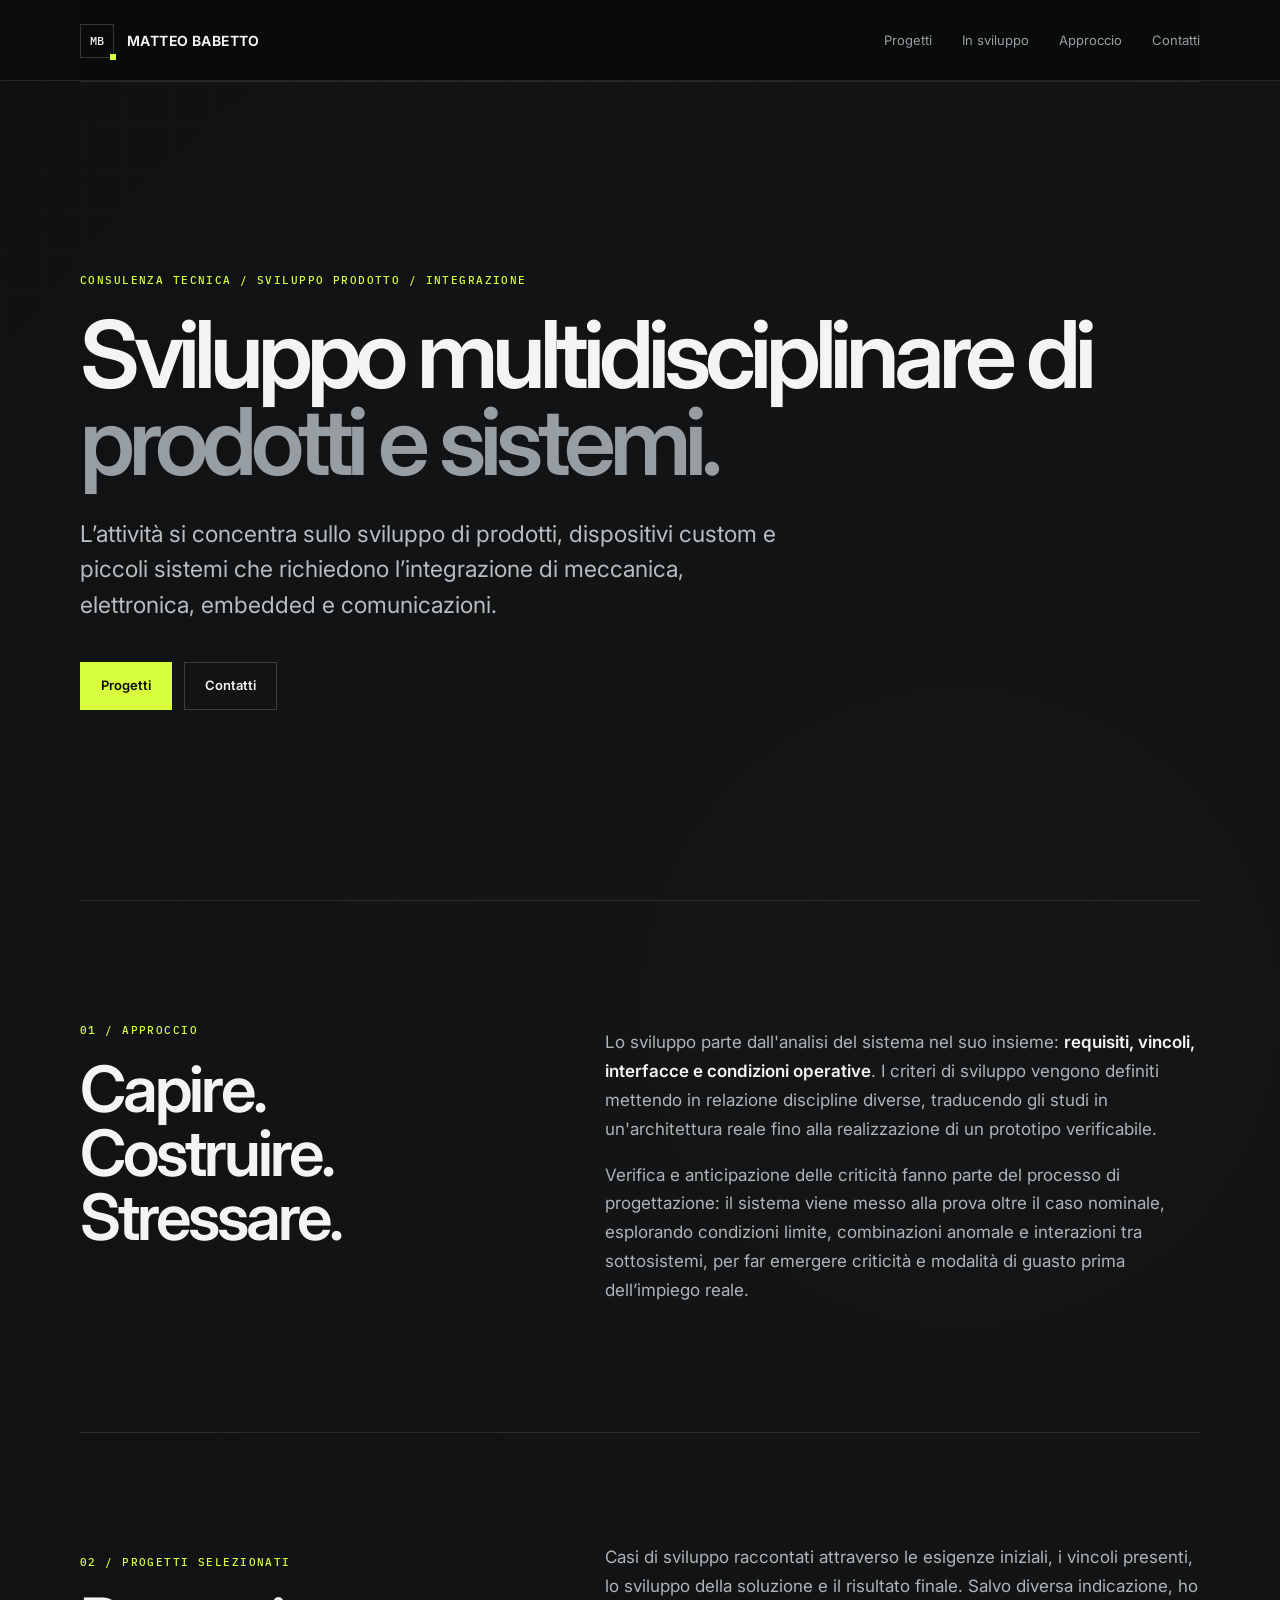
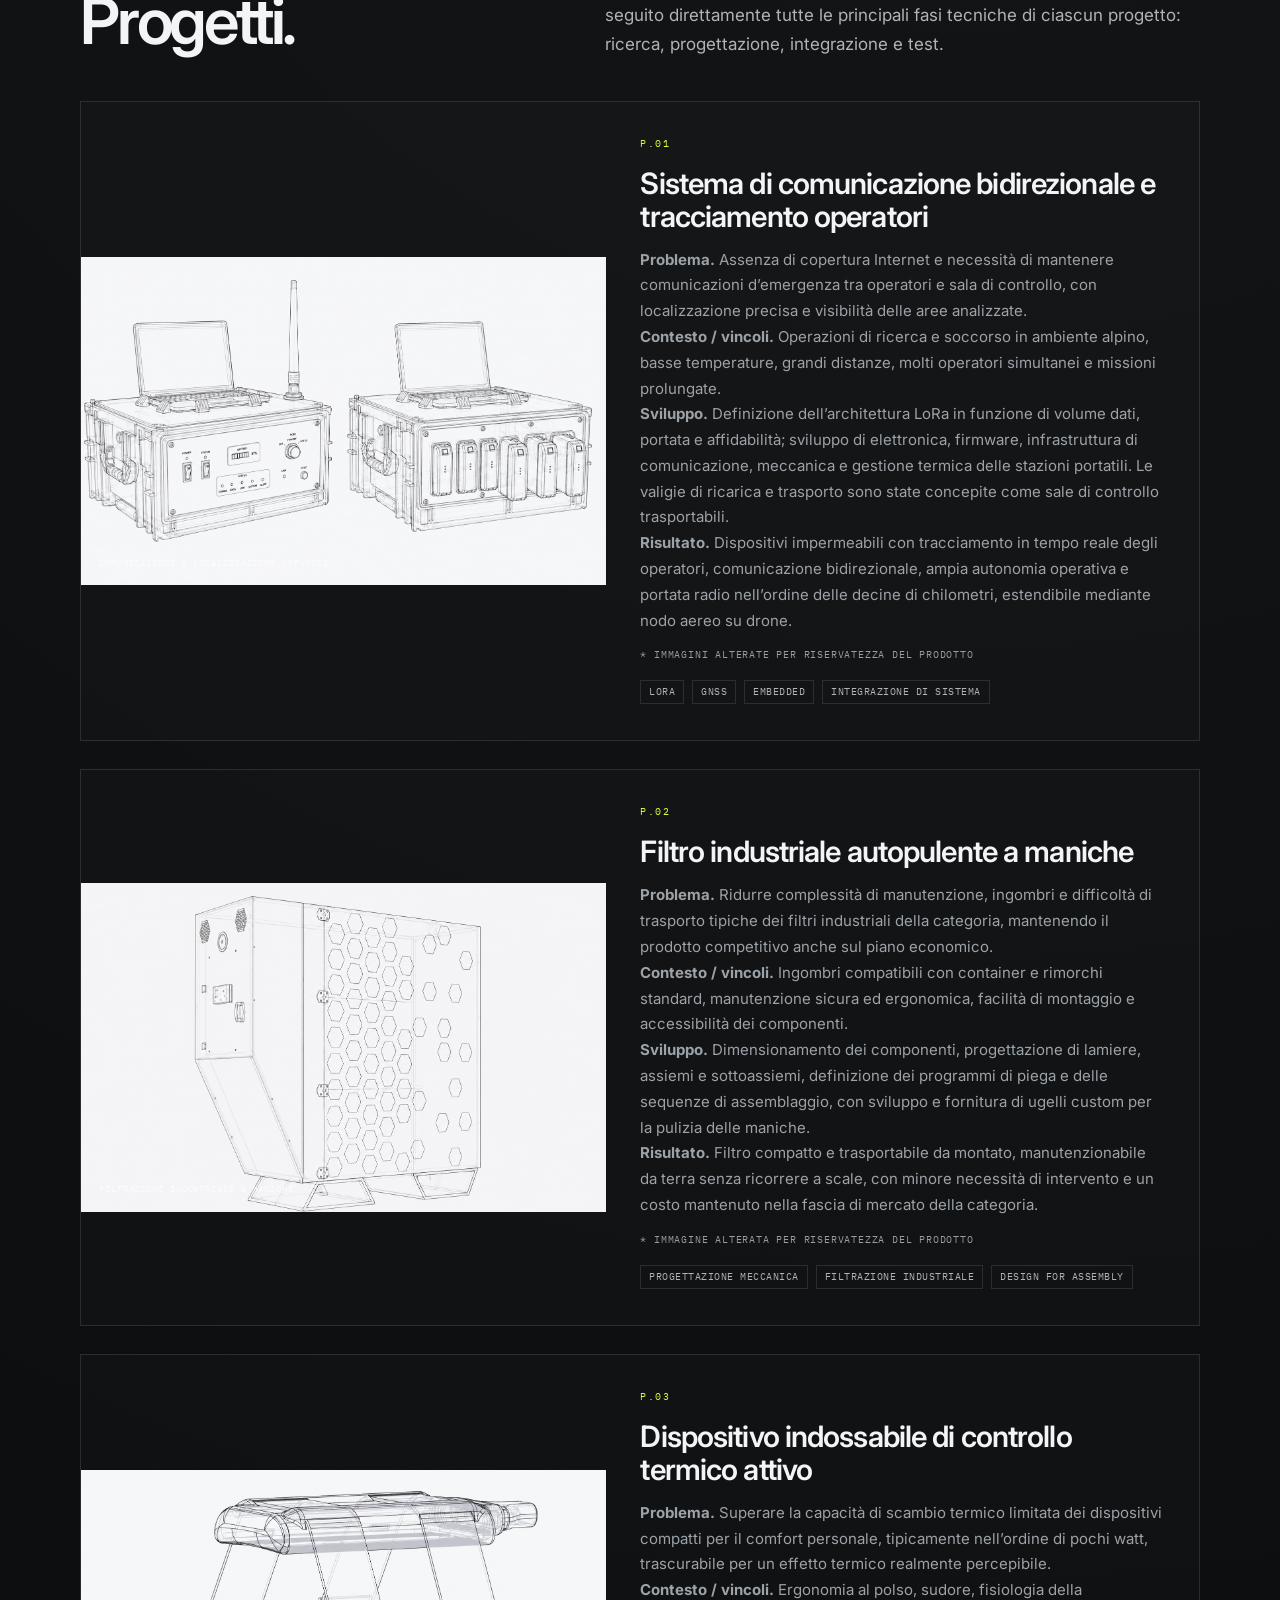
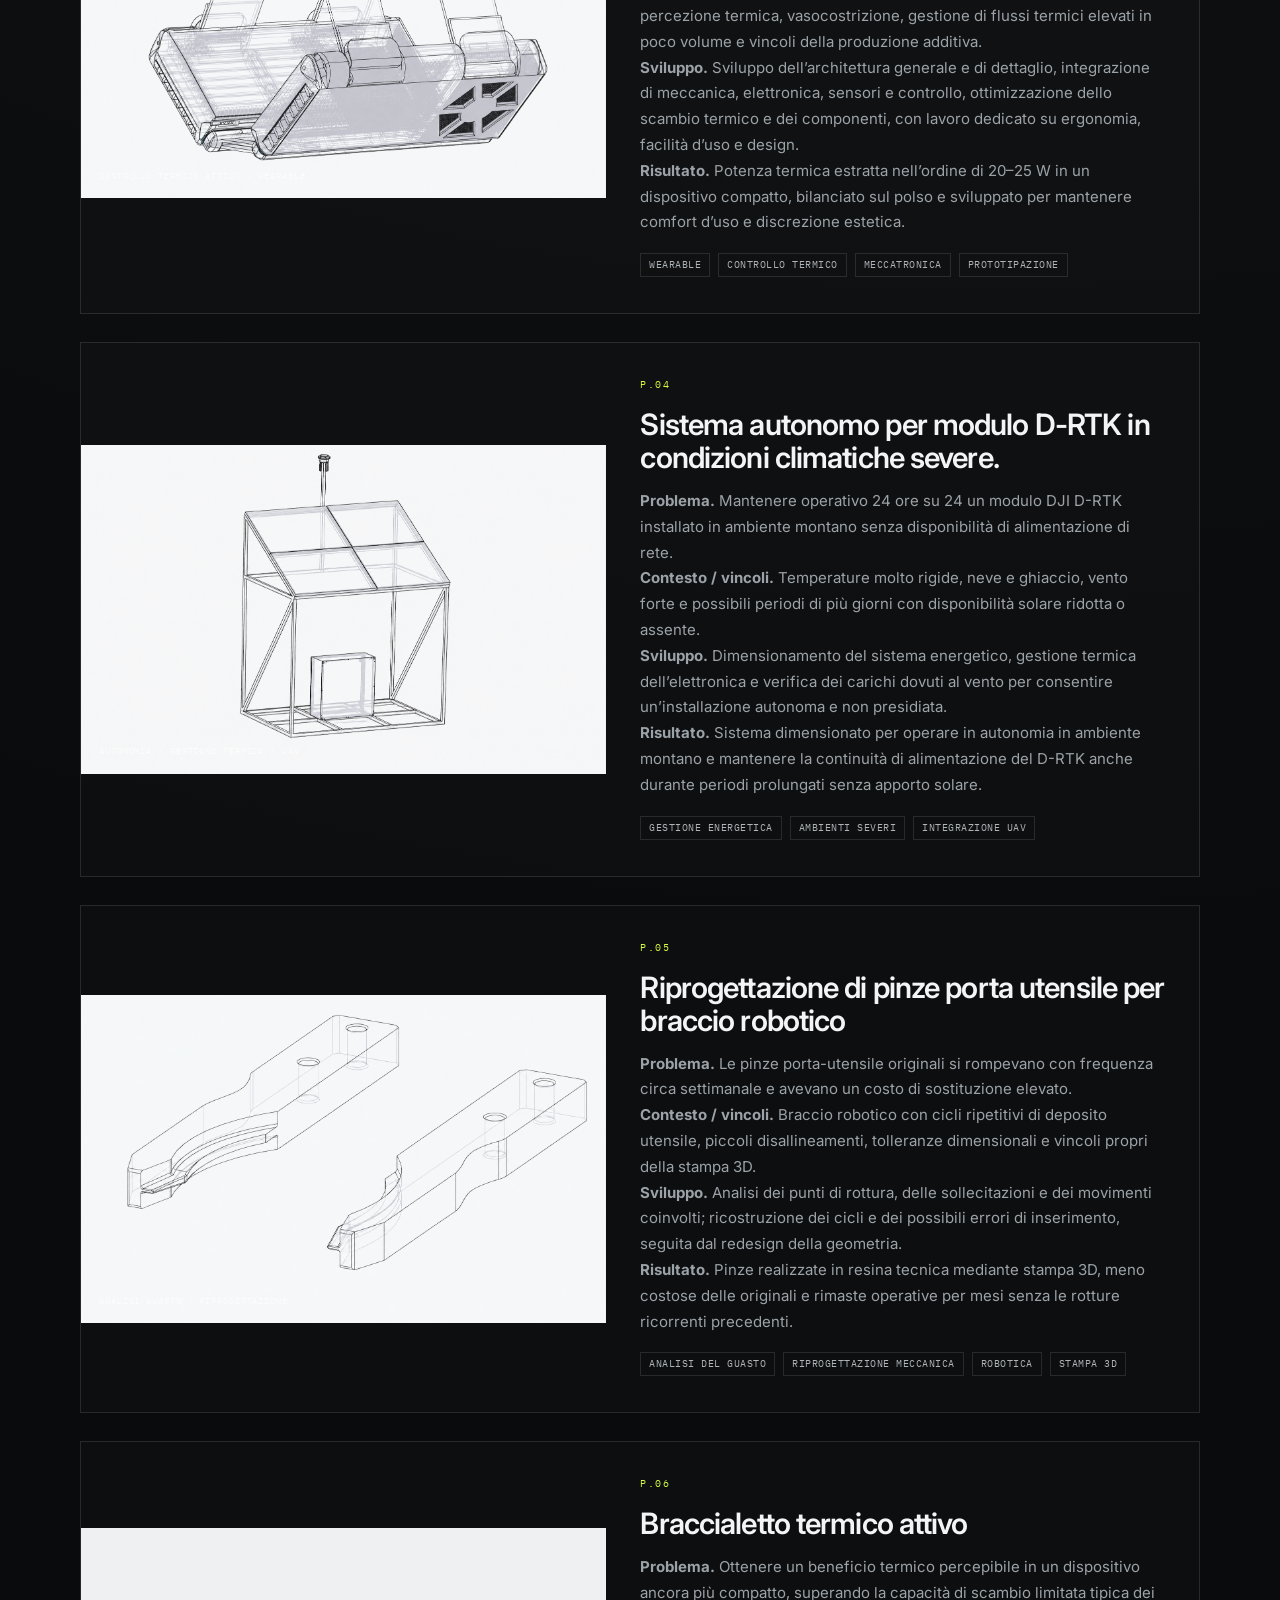
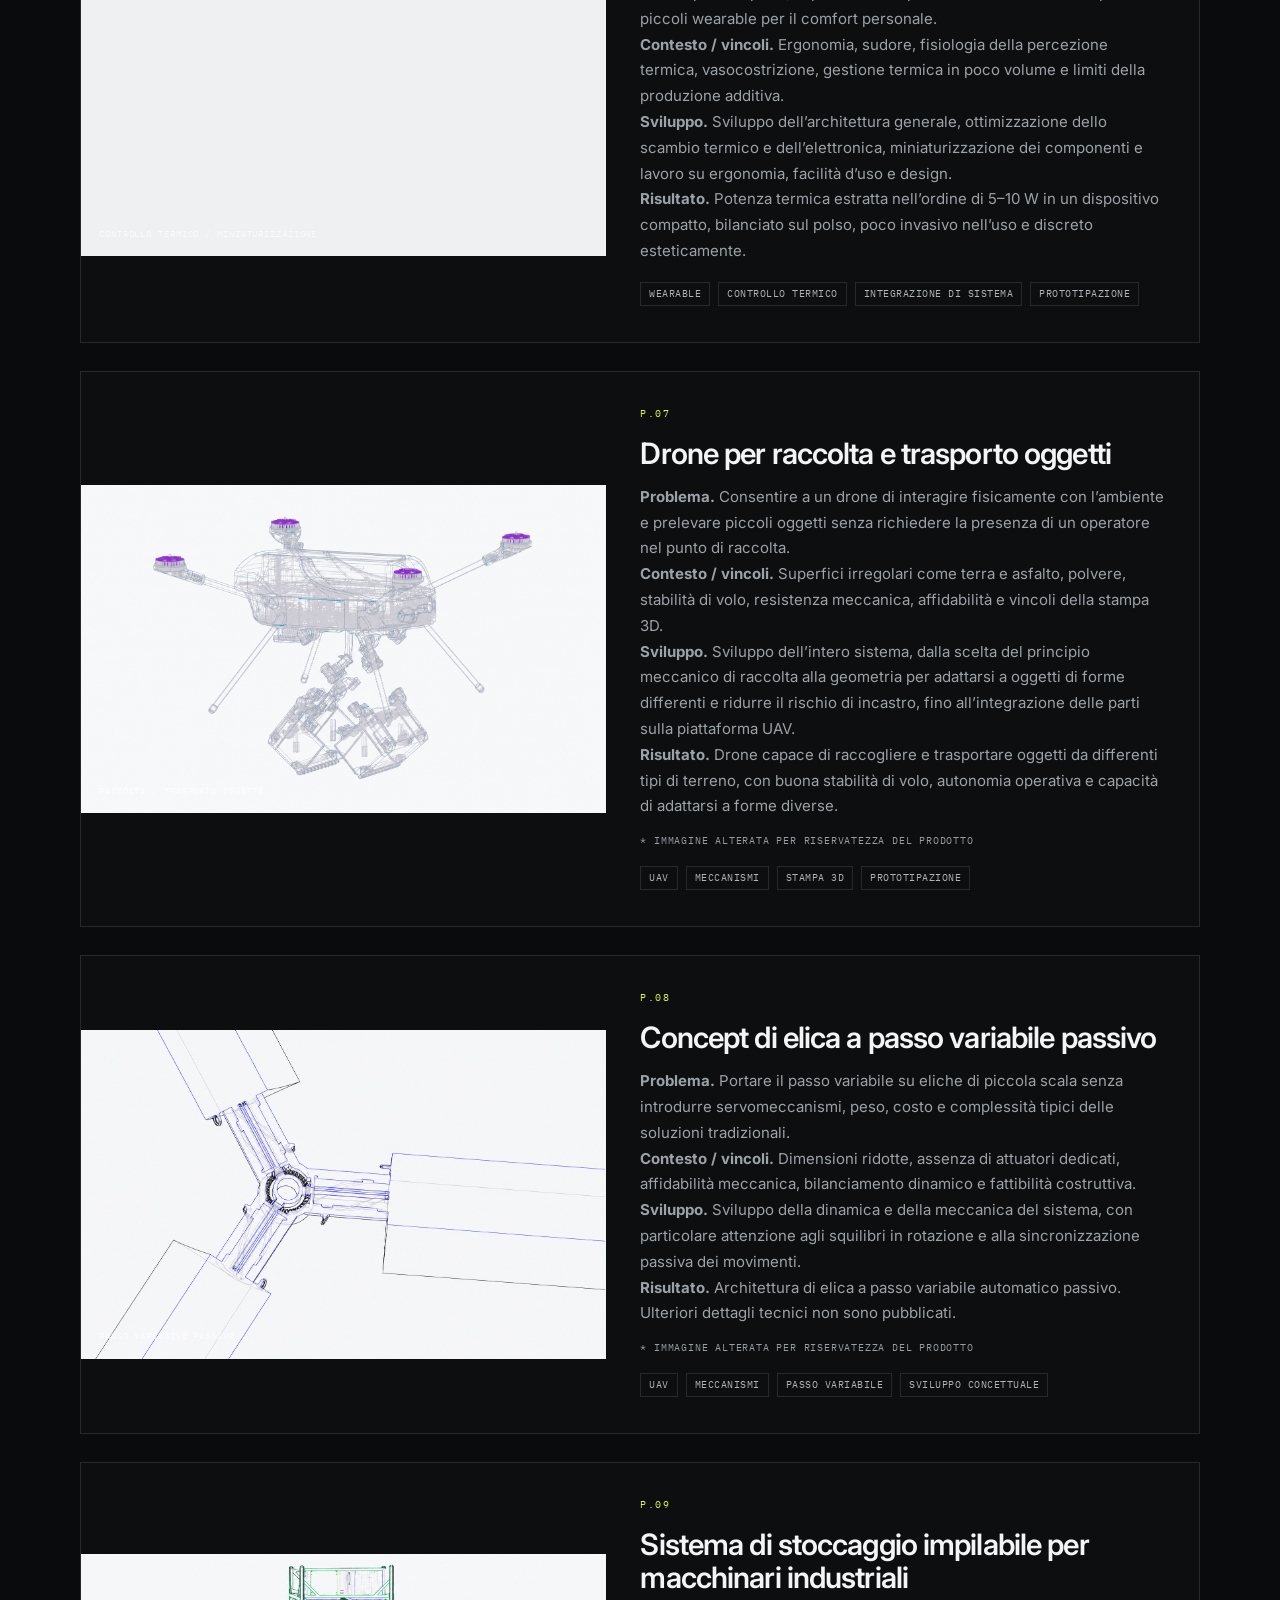
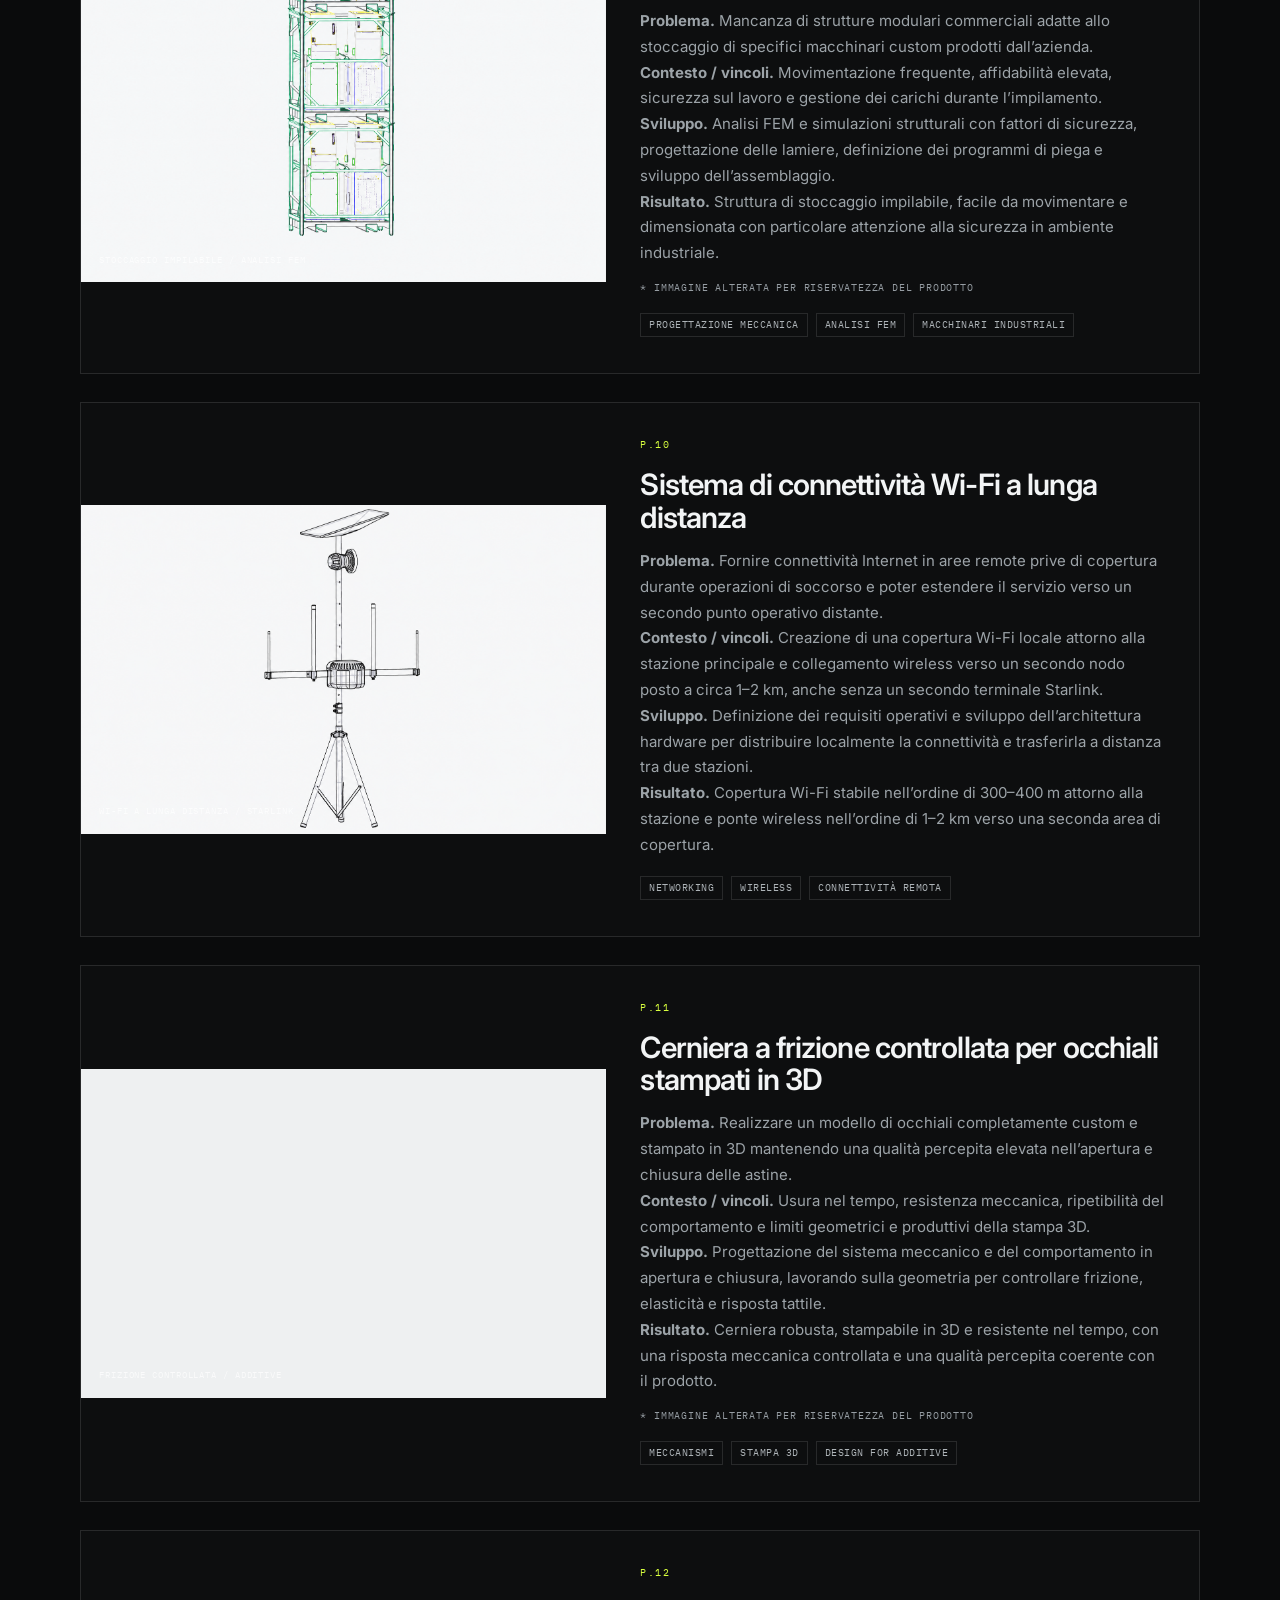
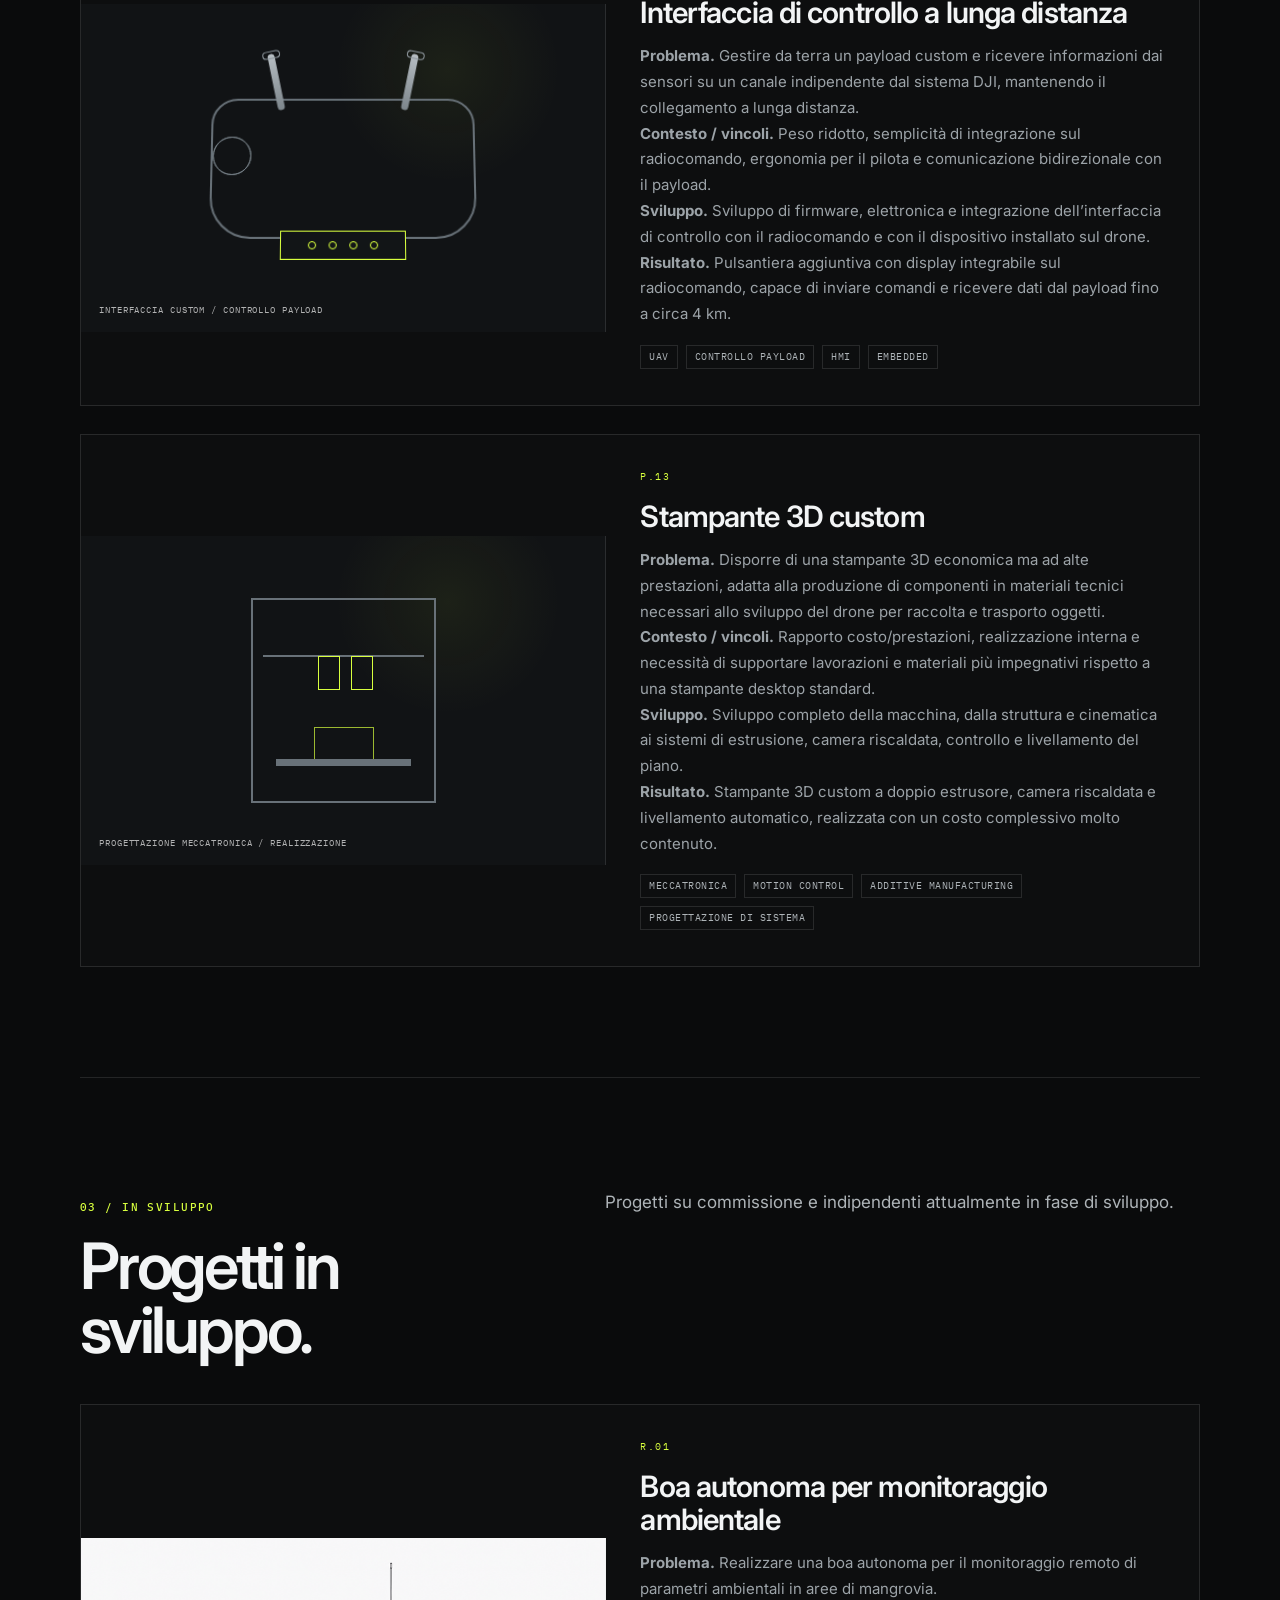
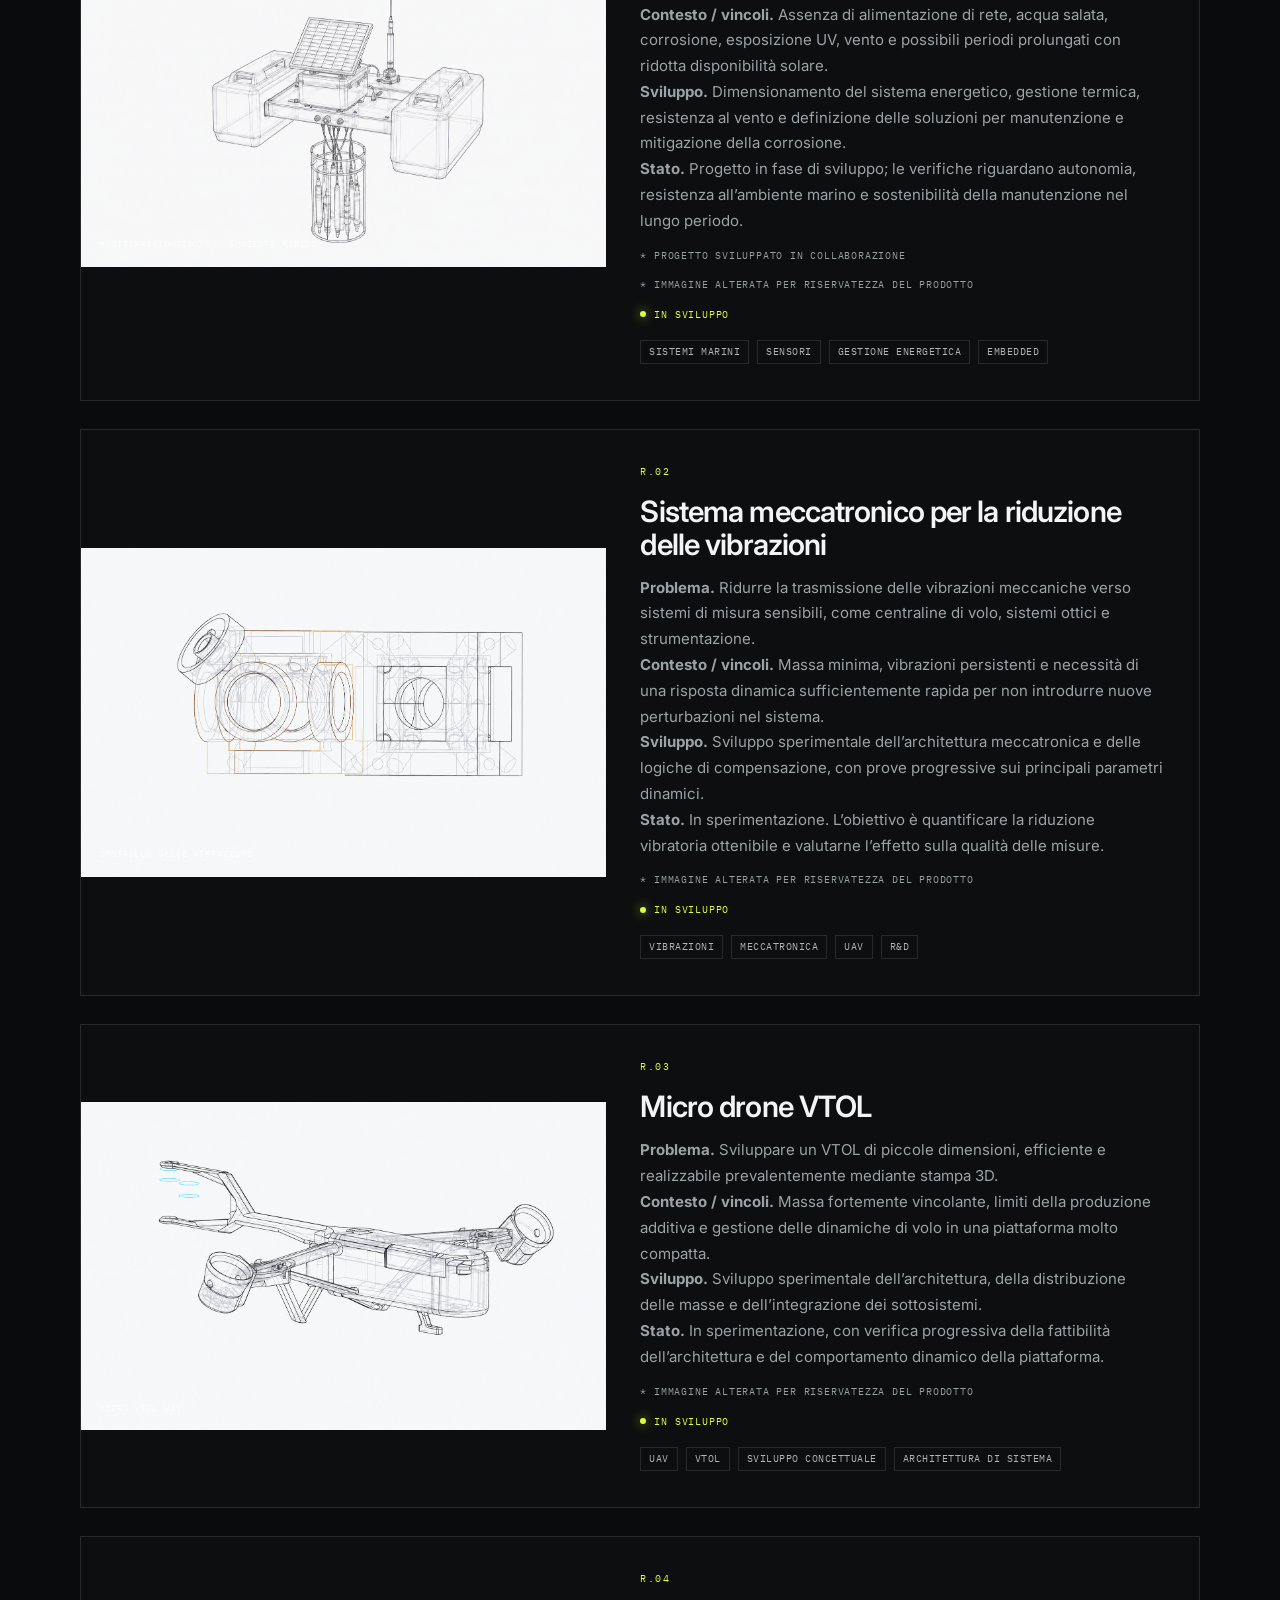
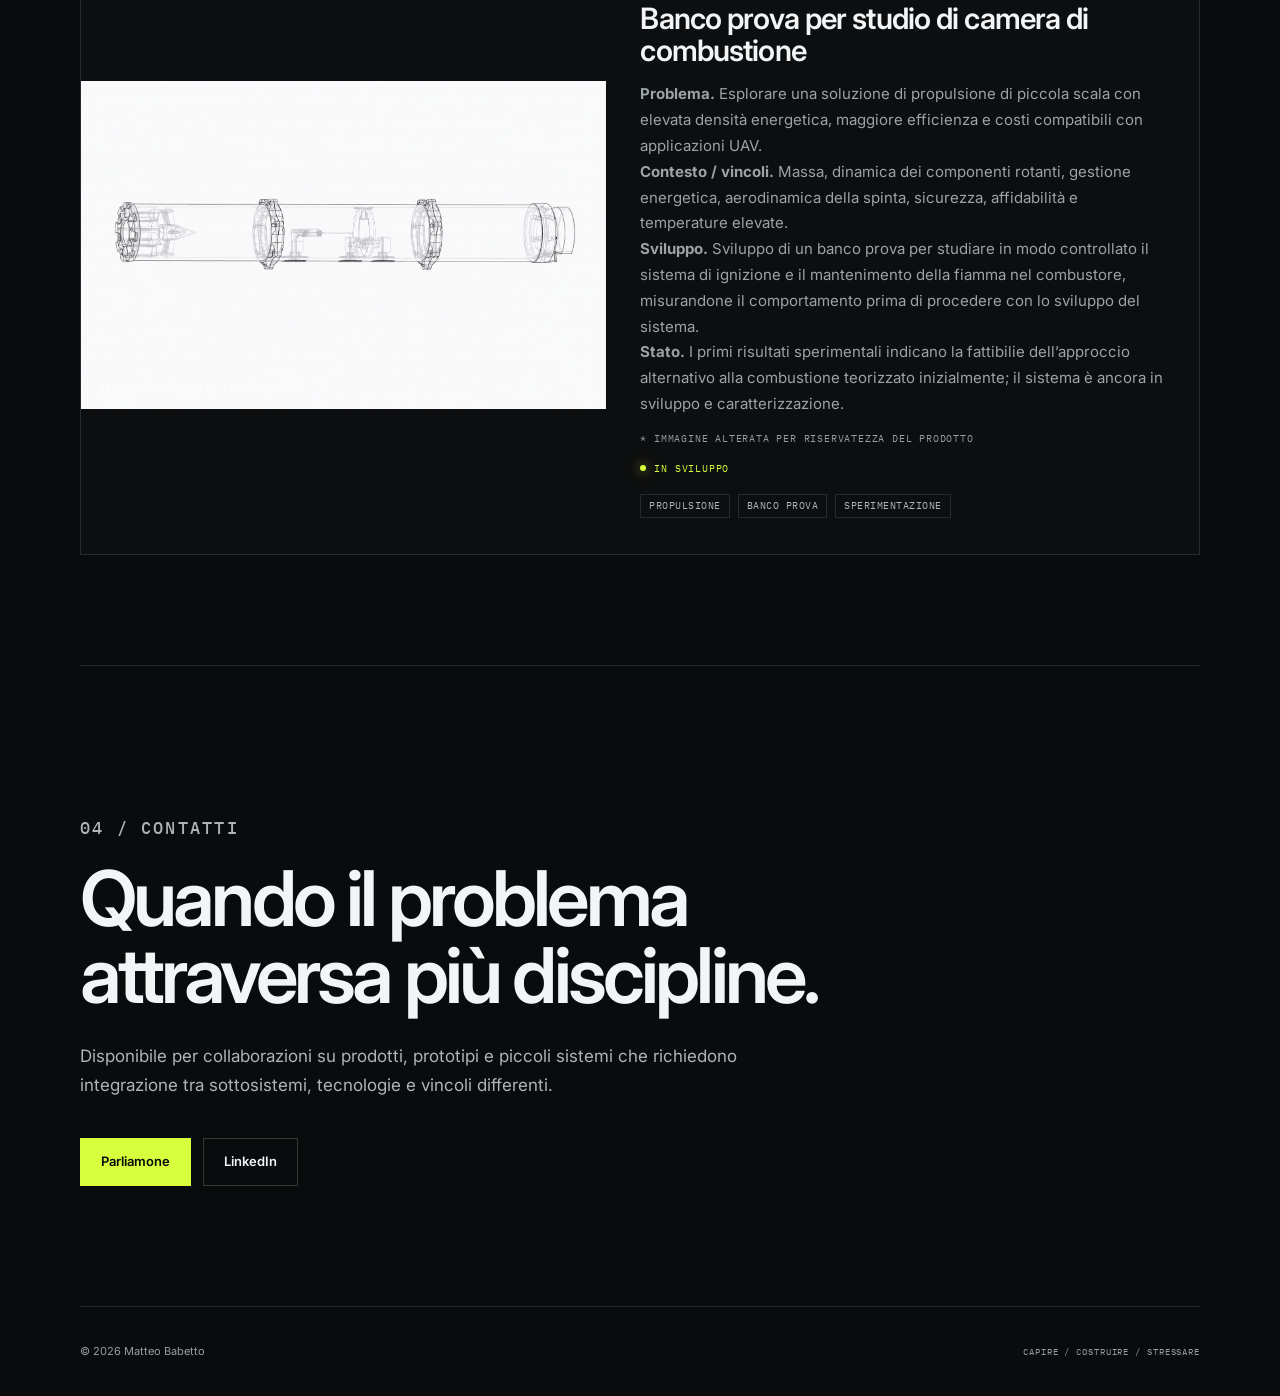
==== commit 63cc947e: "Add files via upload" ====
--- a/index.html
+++ b/index.html
@@ -7,7 +7,7 @@
 <meta content="no-cache, no-store, must-revalidate" http-equiv="Cache-Control"/>
 <meta content="no-cache" http-equiv="Pragma"/>
 <meta content="0" http-equiv="Expires"/>
-<meta content="Matteo Babetto, consulente tecnico per sviluppo prodotto e integrazione di sistemi: meccatronica, embedded, comunicazioni, prototipazione e test." name="description"/>
+<meta content="Consulente tecnico in Emilia-Romagna per startup e piccole imprese: sviluppo prodotto, integrazione di sistemi, meccatronica, embedded, prototipazione e test." name="description"/>
 <title>Matteo Babetto | Consulente tecnico – Sviluppo prodotto e integrazione di sistemi</title>
 <meta content="Matteo Babetto" name="author"/>
 <meta content="index, follow, max-image-preview:large, max-snippet:-1, max-video-preview:-1" name="robots"/>
@@ -17,10 +17,22 @@
 <meta content="Matteo Babetto" property="og:site_name"/>
 <meta content="https://matteobabetto.github.io/" property="og:url"/>
 <meta content="Matteo Babetto | Consulente tecnico – Sviluppo prodotto e integrazione di sistemi" property="og:title"/>
-<meta content="Matteo Babetto, consulente tecnico per sviluppo prodotto e integrazione di sistemi: meccatronica, embedded, comunicazioni, prototipazione e test." property="og:description"/>
-<meta content="summary" name="twitter:card"/>
+<meta content="Consulente tecnico in Emilia-Romagna per startup e piccole imprese: sviluppo prodotto, integrazione di sistemi, meccatronica, embedded, prototipazione e test." property="og:description"/>
+<meta content="summary_large_image" name="twitter:card"/>
 <meta content="Matteo Babetto | Consulente tecnico – Sviluppo prodotto e integrazione di sistemi" name="twitter:title"/>
-<meta content="Matteo Babetto, consulente tecnico per sviluppo prodotto e integrazione di sistemi: meccatronica, embedded, comunicazioni, prototipazione e test." name="twitter:description"/>
+<meta content="Consulente tecnico in Emilia-Romagna per startup e piccole imprese: sviluppo prodotto, integrazione di sistemi, meccatronica, embedded, prototipazione e test." name="twitter:description"/>
+
+<link href="/assets/favicon.png" rel="icon" type="image/png"/>
+<link href="/assets/favicon.png" rel="apple-touch-icon"/>
+<meta content="https://matteobabetto.github.io/assets/og-preview.png" property="og:image"/>
+<meta content="https://matteobabetto.github.io/assets/og-preview.png" property="og:image:secure_url"/>
+<meta content="image/png" property="og:image:type"/>
+<meta content="1536" property="og:image:width"/>
+<meta content="1024" property="og:image:height"/>
+<meta content="Portfolio tecnico di Matteo Babetto" property="og:image:alt"/>
+<meta content="https://matteobabetto.github.io/assets/og-preview.png" name="twitter:image"/>
+<meta content="Portfolio tecnico di Matteo Babetto" name="twitter:image:alt"/>
+<meta content="#0b0d0e" name="theme-color"/>
 <script type="application/ld+json">{
   "@context": "https://schema.org",
   "@graph": [
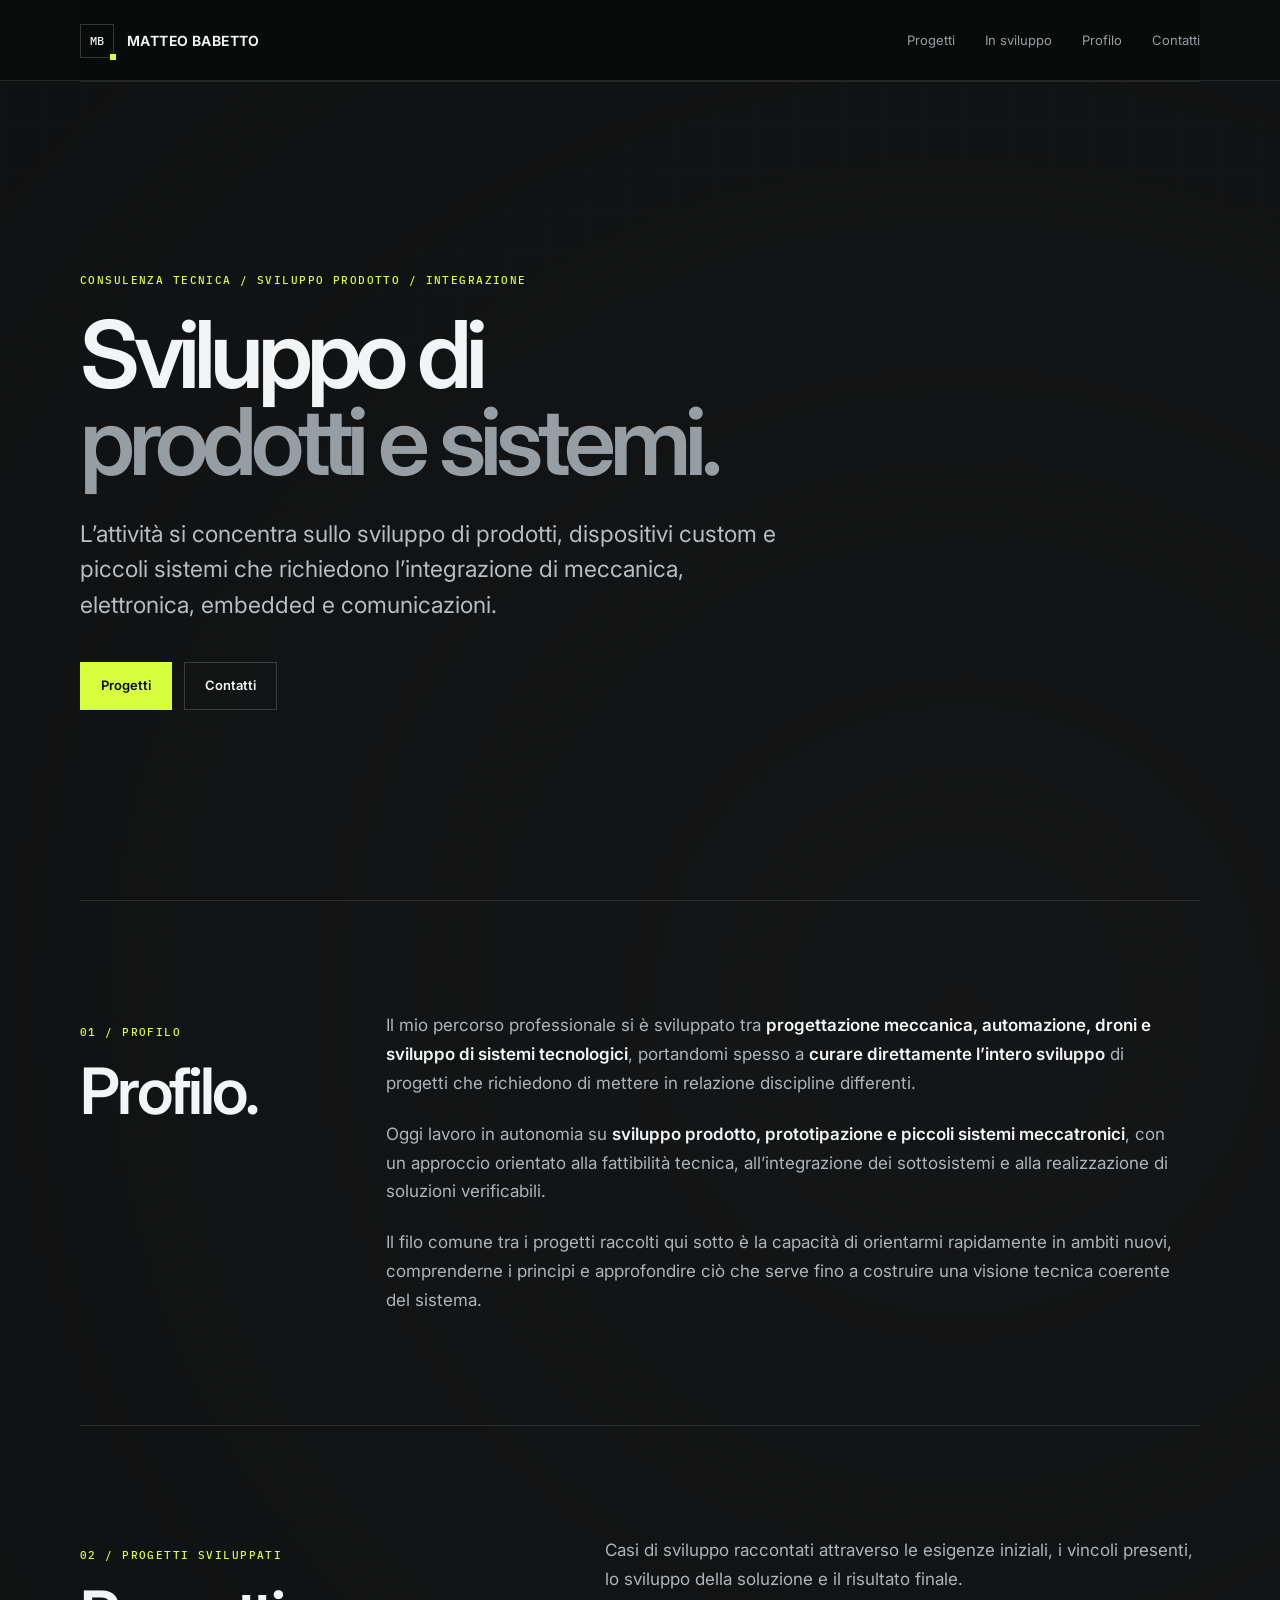
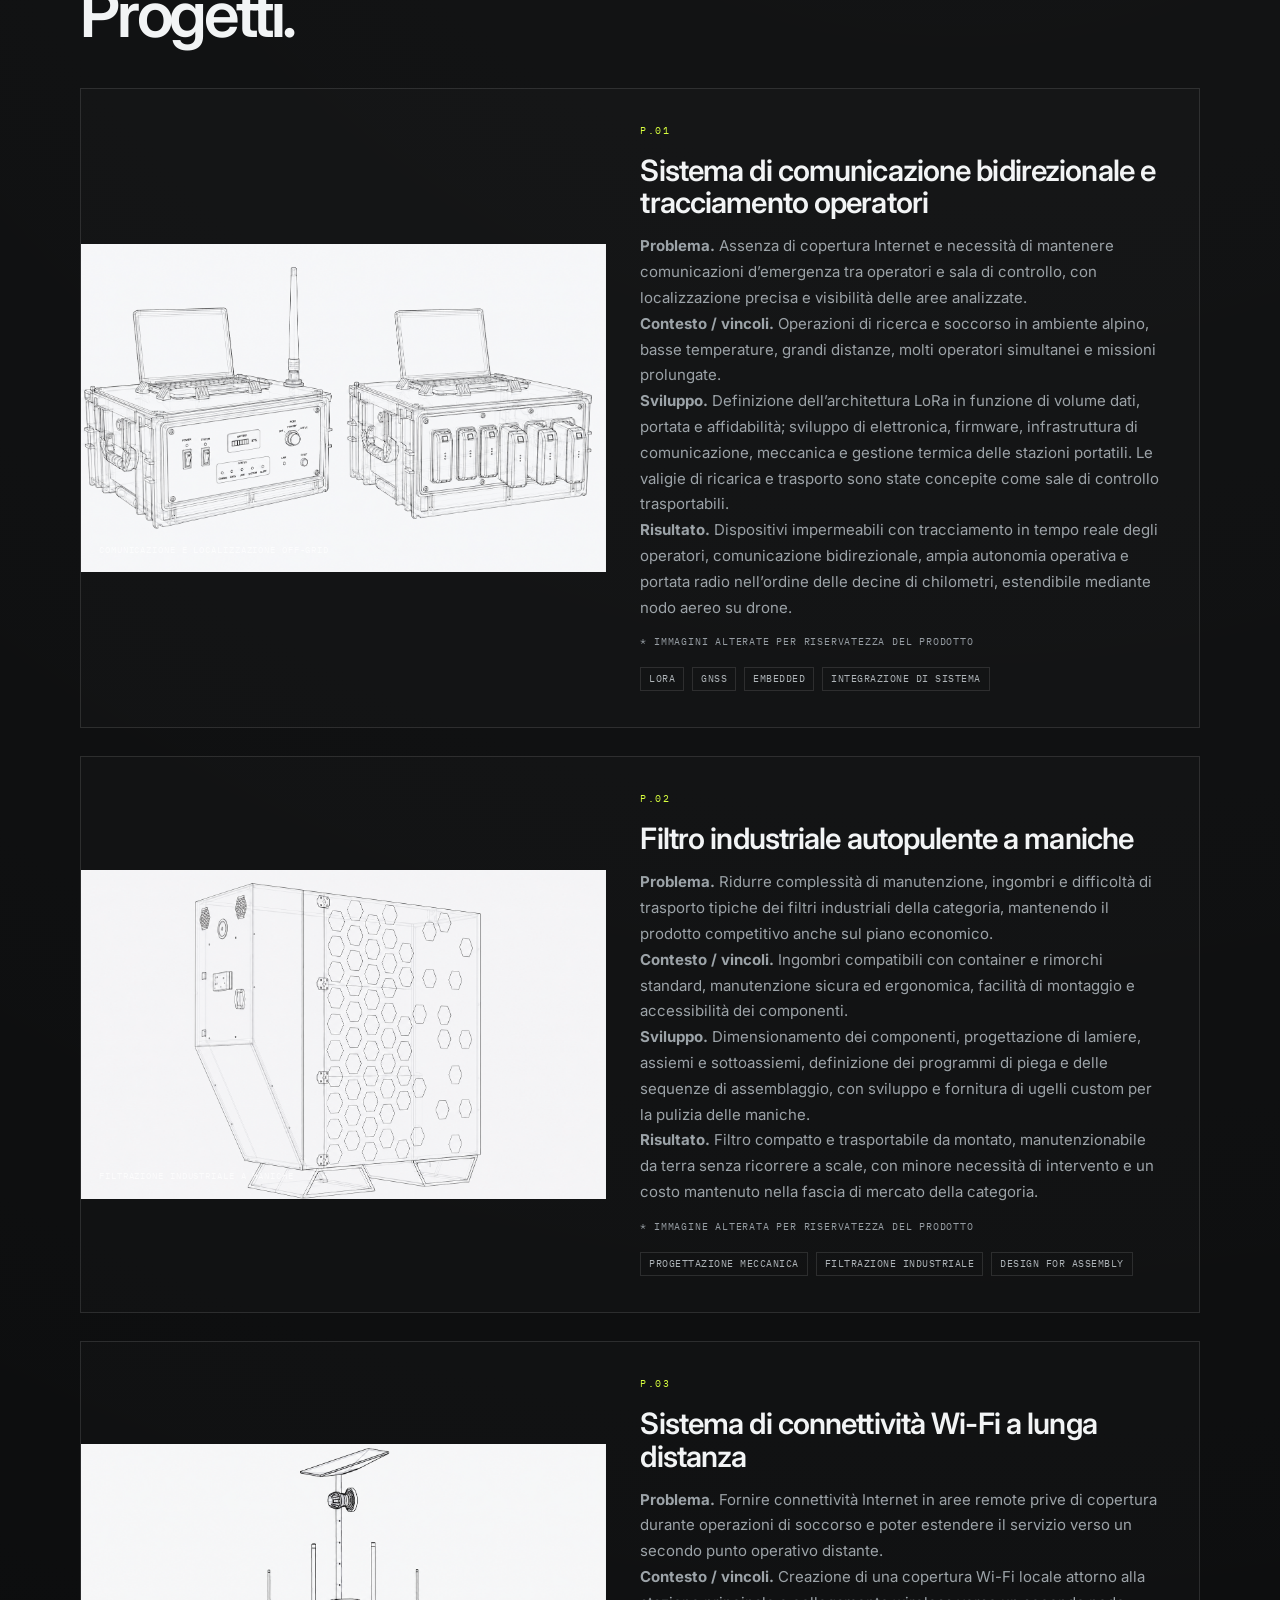
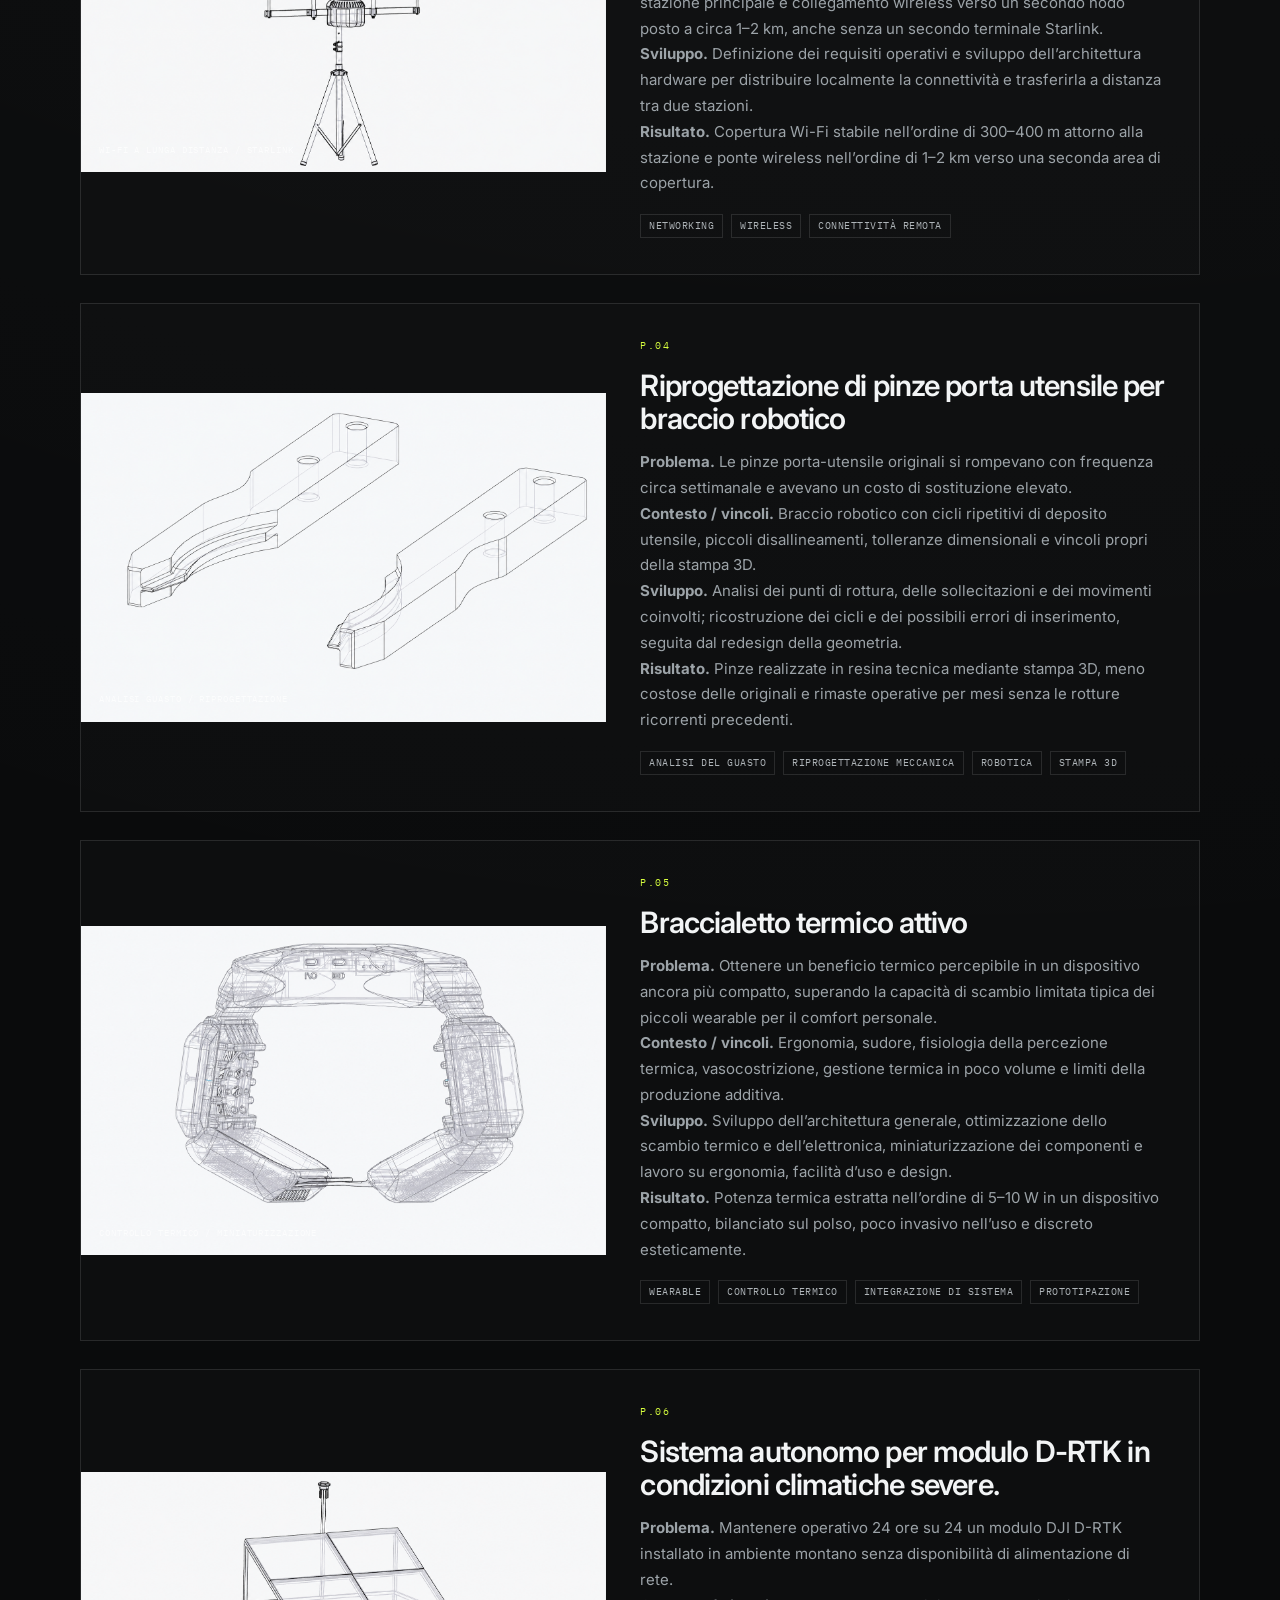
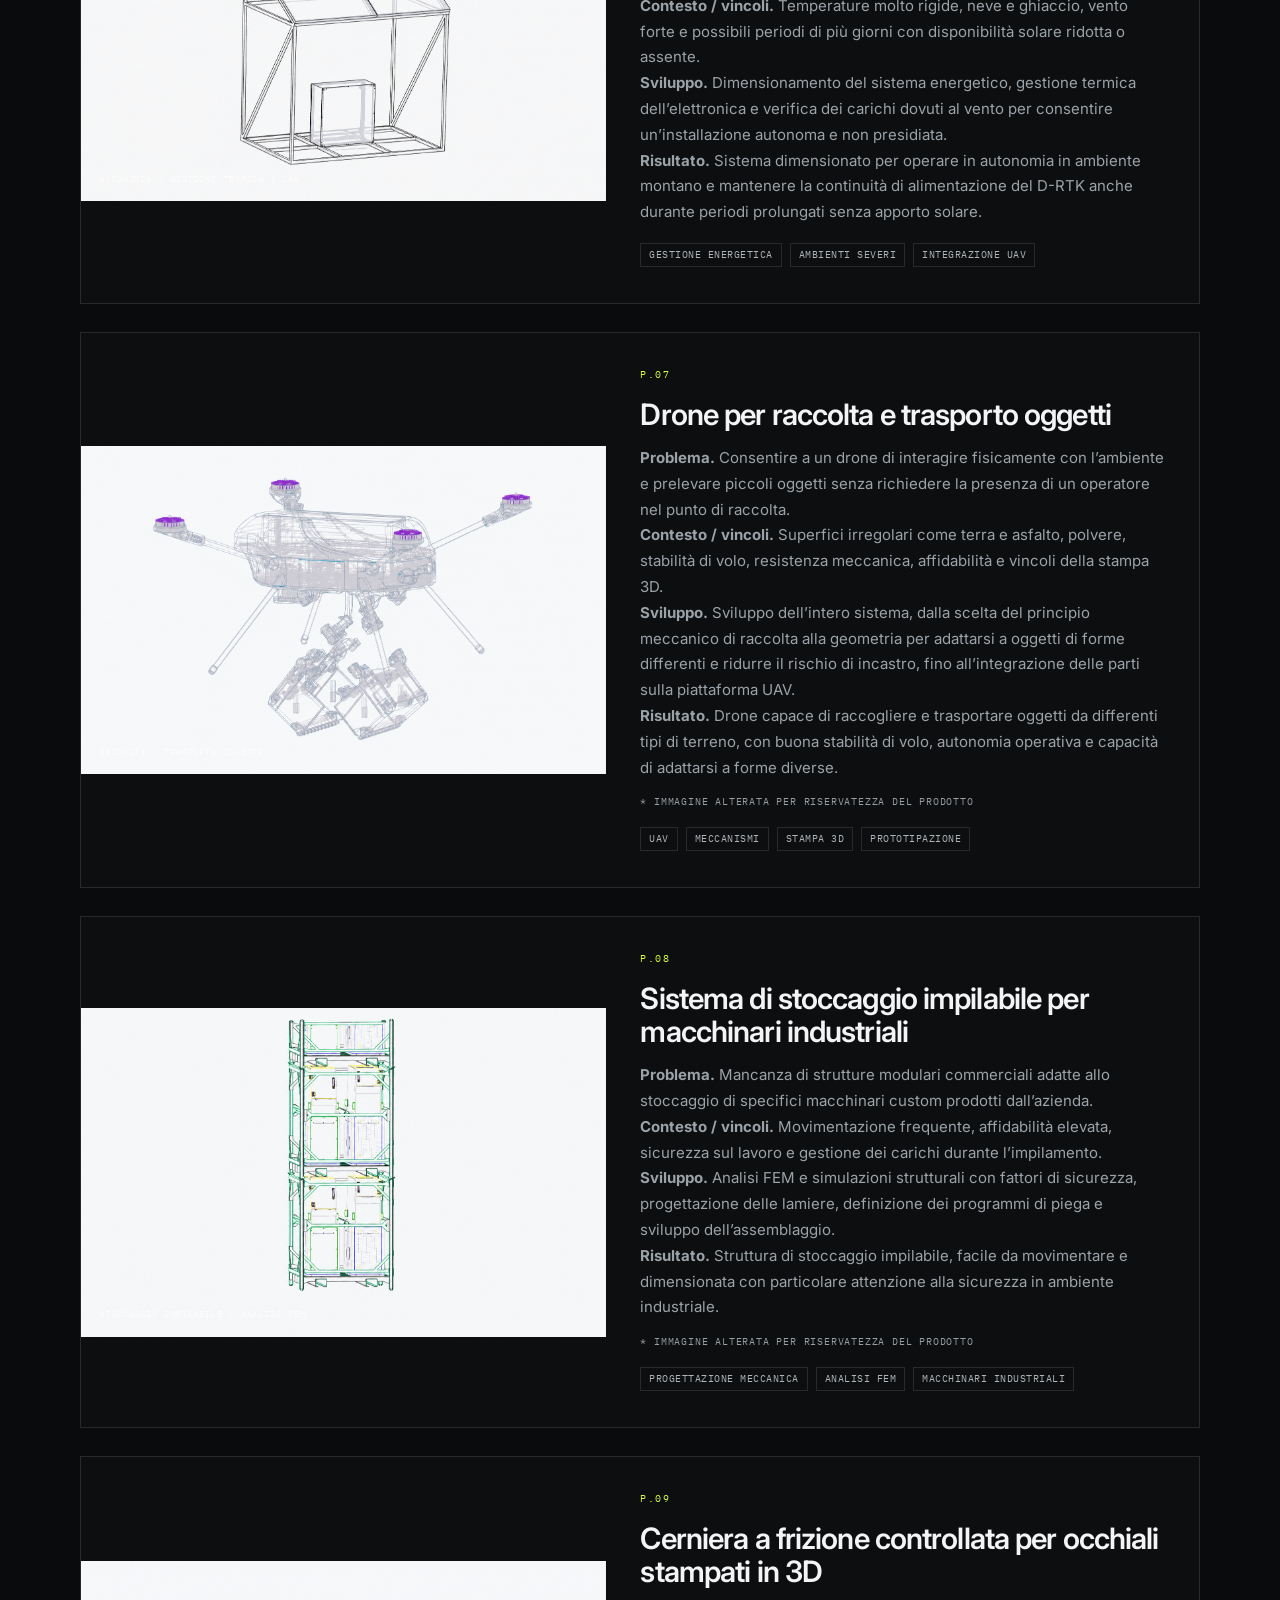
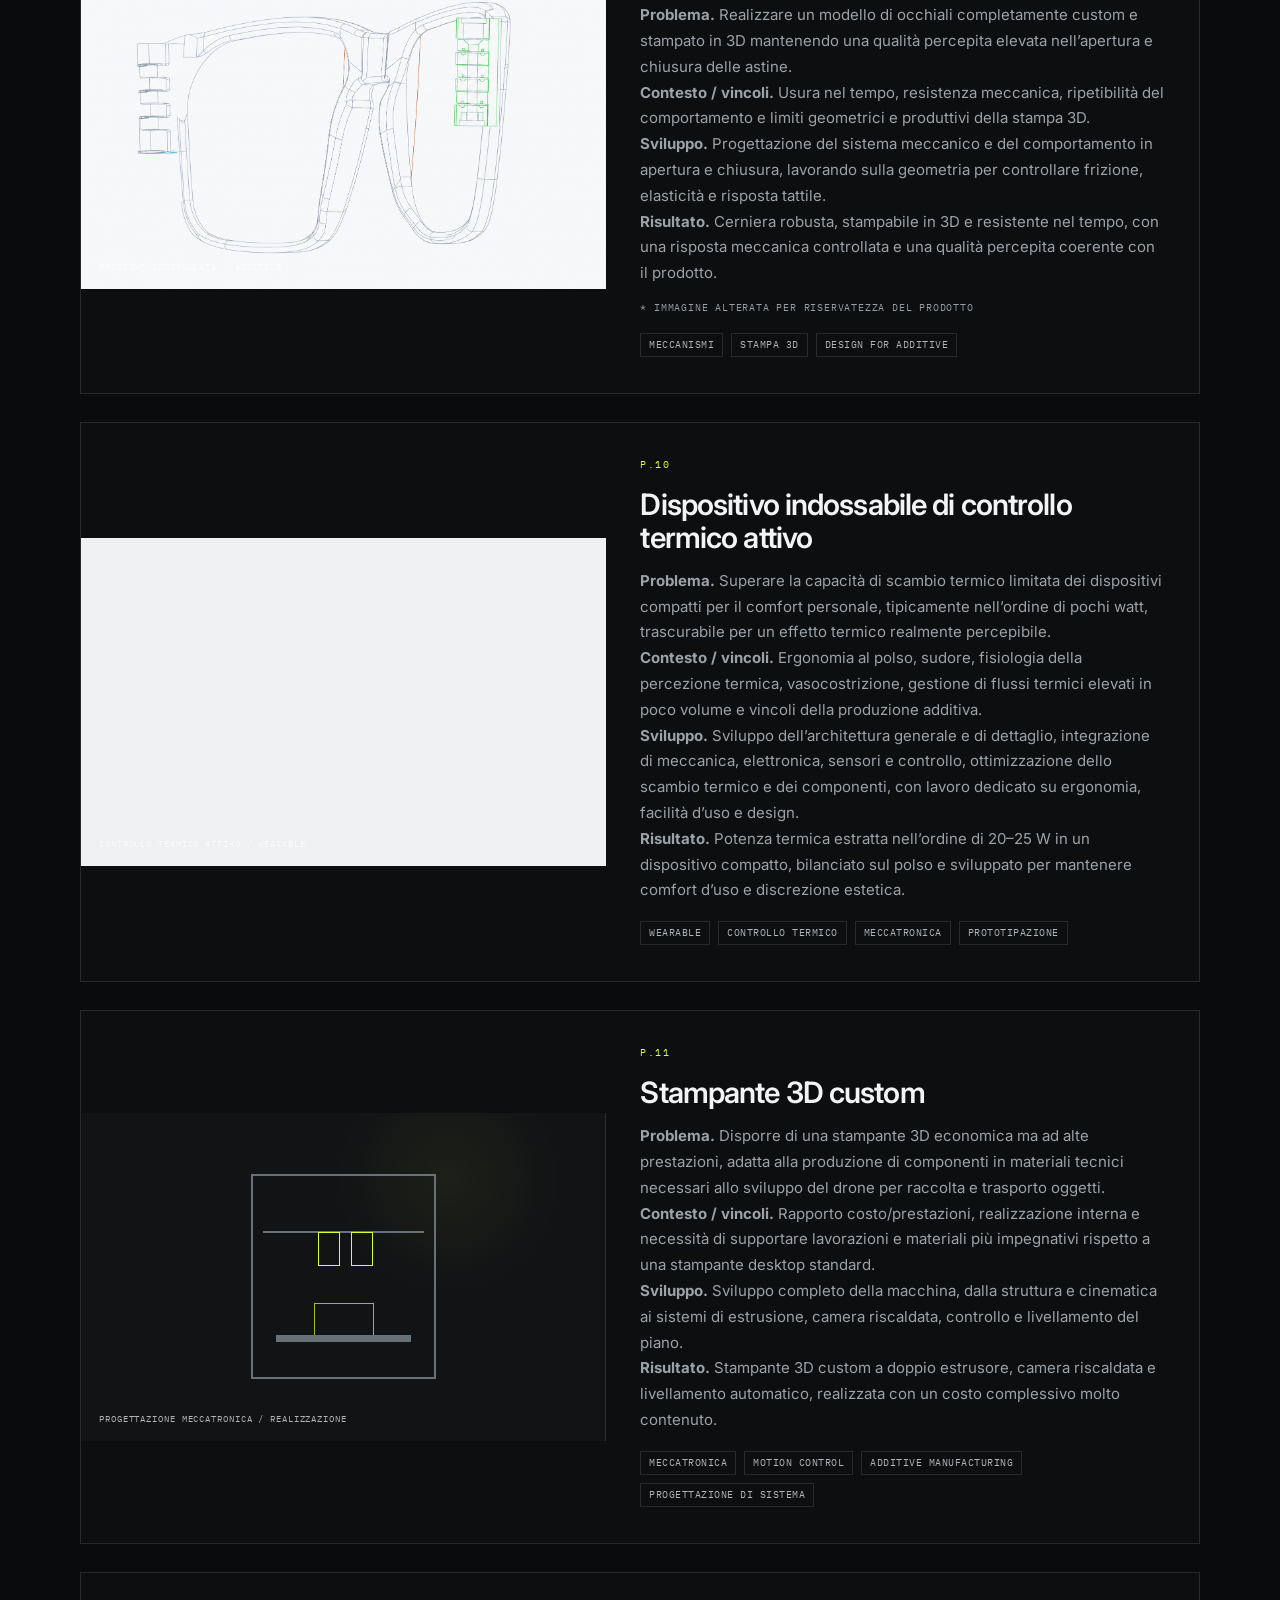
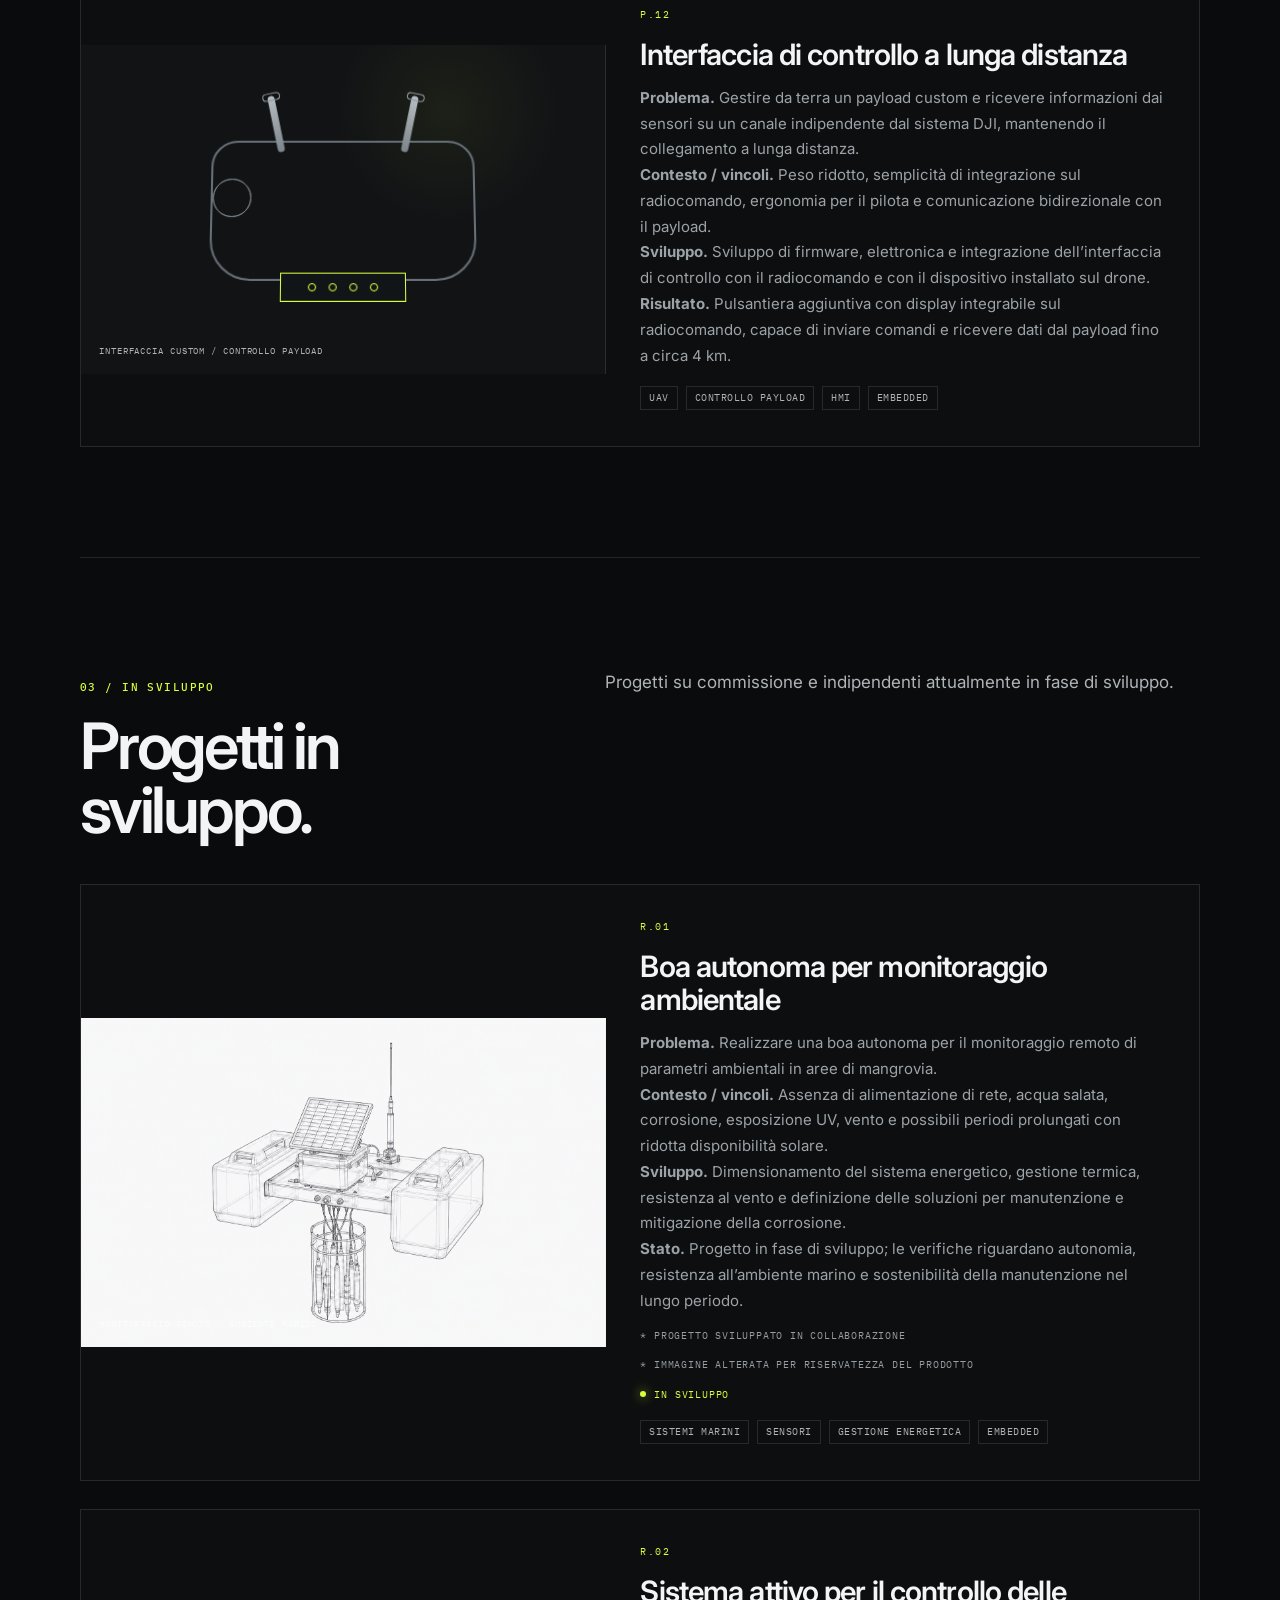
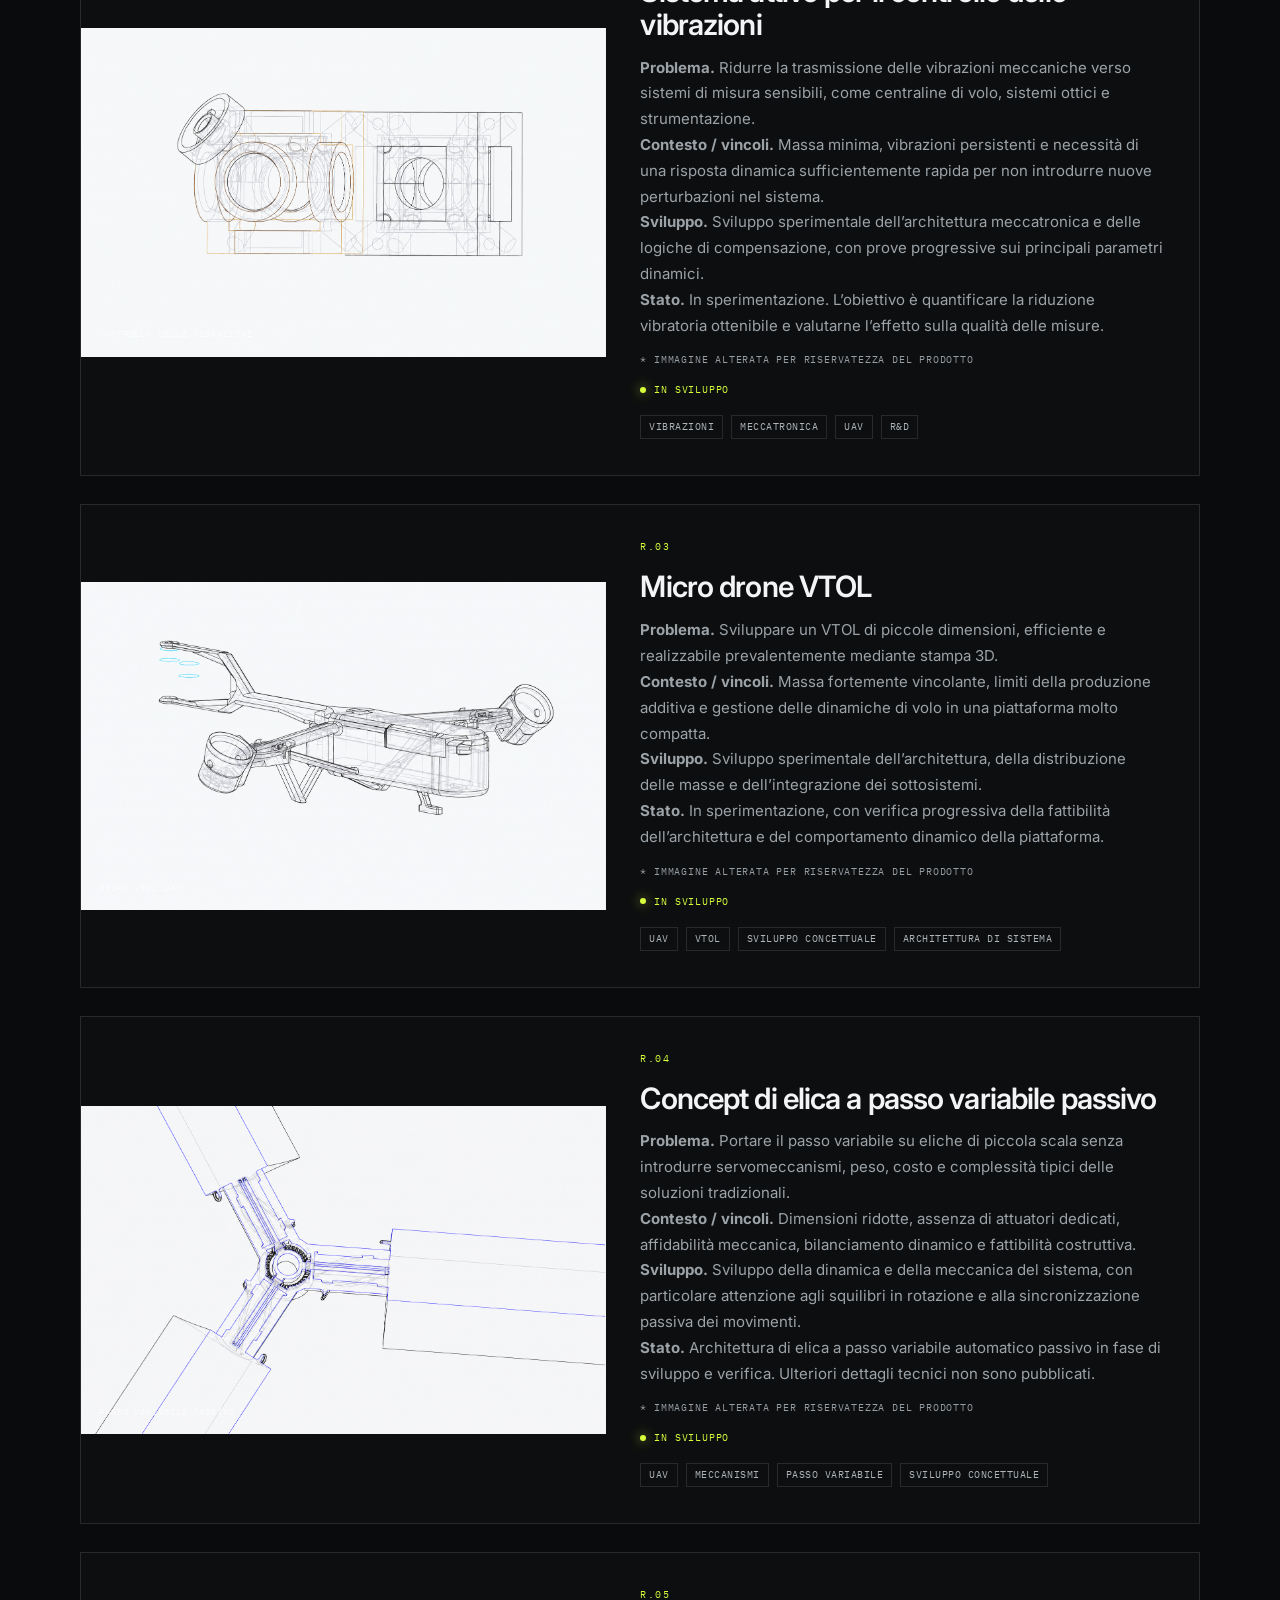
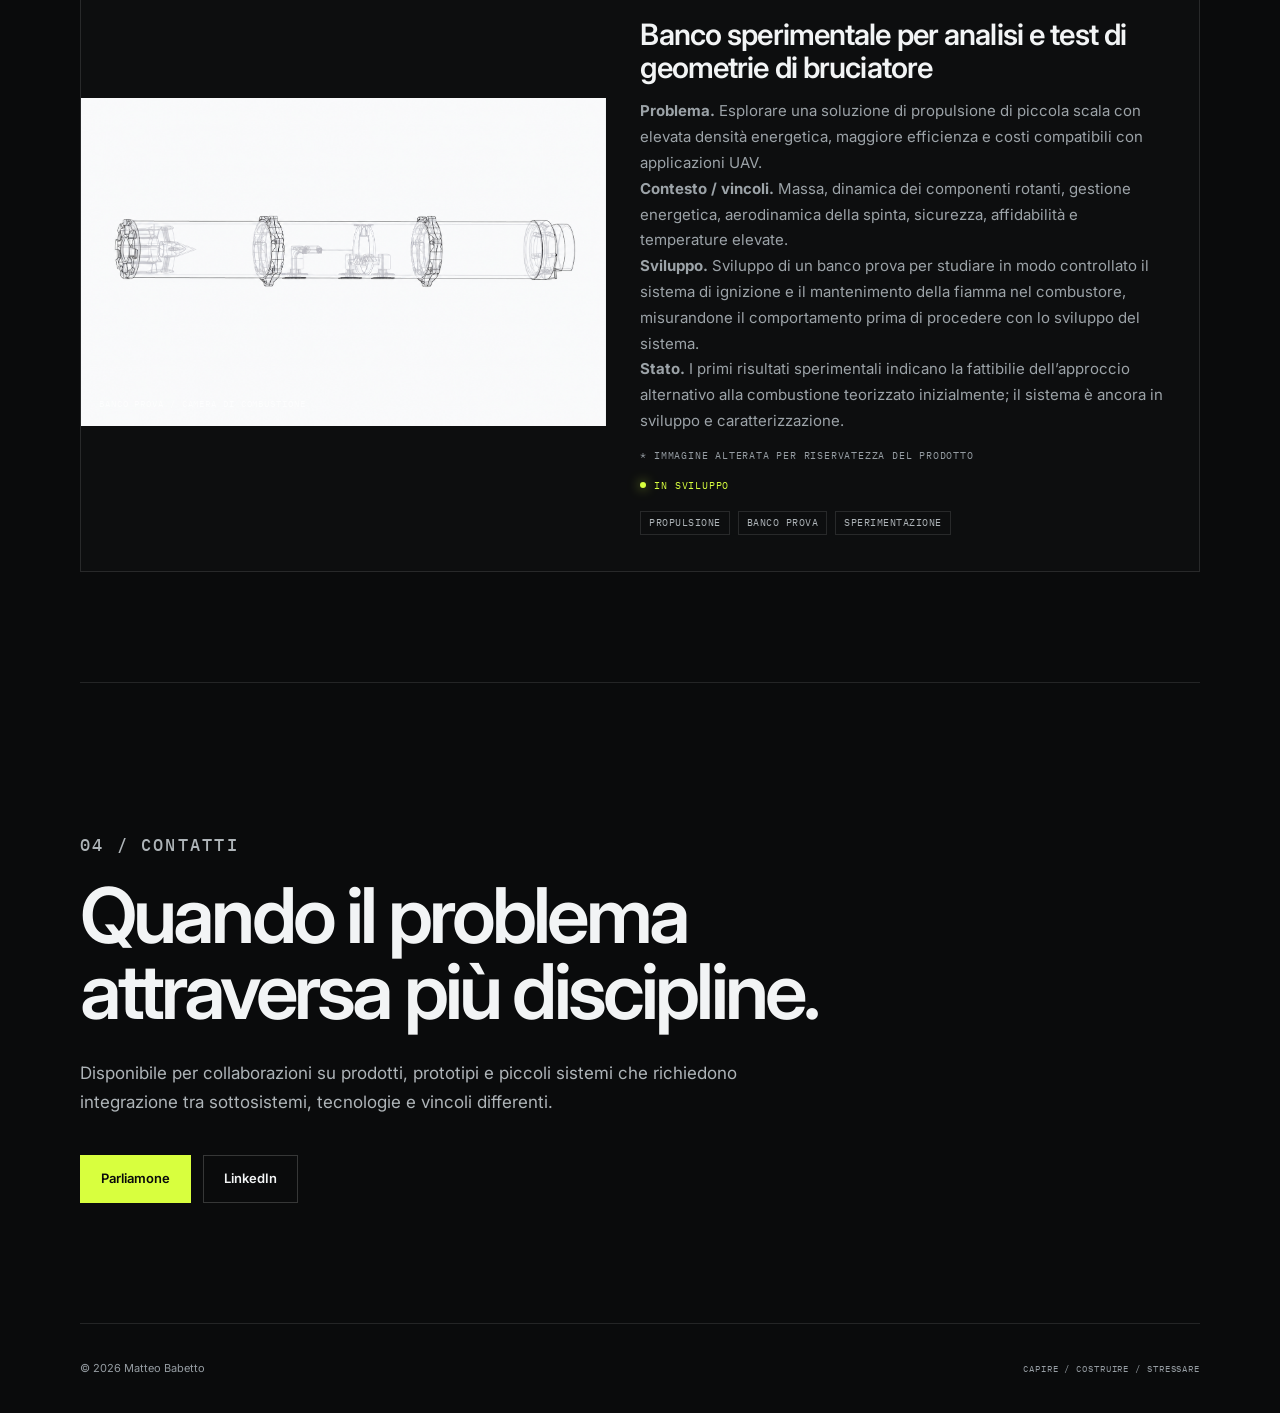
==== commit 3b8b5393: "Add files via upload" ====
--- a/index.html
+++ b/index.html
@@ -7,7 +7,7 @@
 <meta content="no-cache, no-store, must-revalidate" http-equiv="Cache-Control"/>
 <meta content="no-cache" http-equiv="Pragma"/>
 <meta content="0" http-equiv="Expires"/>
-<meta content="Consulente tecnico in Emilia-Romagna per startup e piccole imprese: sviluppo prodotto, integrazione di sistemi, meccatronica, embedded, prototipazione e test." name="description"/>
+<meta content="Consulente tecnico per sviluppo prodotto, prototipazione e piccoli sistemi meccatronici: fattibilità, progettazione e integrazione multidisciplinare." name="description"/>
 <title>Matteo Babetto | Consulente tecnico – Sviluppo prodotto e integrazione di sistemi</title>
 <meta content="Matteo Babetto" name="author"/>
 <meta content="index, follow, max-image-preview:large, max-snippet:-1, max-video-preview:-1" name="robots"/>
@@ -17,10 +17,10 @@
 <meta content="Matteo Babetto" property="og:site_name"/>
 <meta content="https://matteobabetto.github.io/" property="og:url"/>
 <meta content="Matteo Babetto | Consulente tecnico – Sviluppo prodotto e integrazione di sistemi" property="og:title"/>
-<meta content="Consulente tecnico in Emilia-Romagna per startup e piccole imprese: sviluppo prodotto, integrazione di sistemi, meccatronica, embedded, prototipazione e test." property="og:description"/>
+<meta content="Consulente tecnico per sviluppo prodotto, prototipazione e piccoli sistemi meccatronici: fattibilità, progettazione e integrazione multidisciplinare." property="og:description"/>
 <meta content="summary_large_image" name="twitter:card"/>
 <meta content="Matteo Babetto | Consulente tecnico – Sviluppo prodotto e integrazione di sistemi" name="twitter:title"/>
-<meta content="Consulente tecnico in Emilia-Romagna per startup e piccole imprese: sviluppo prodotto, integrazione di sistemi, meccatronica, embedded, prototipazione e test." name="twitter:description"/>
+<meta content="Consulente tecnico per sviluppo prodotto, prototipazione e piccoli sistemi meccatronici: fattibilità, progettazione e integrazione multidisciplinare." name="twitter:description"/>
 
 <link href="/assets/favicon.png" rel="icon" type="image/png"/>
 <link href="/assets/favicon.png" rel="apple-touch-icon"/>
@@ -49,7 +49,7 @@
       "name": "Matteo Babetto",
       "url": "https://matteobabetto.github.io/",
       "jobTitle": "Consulente tecnico",
-      "description": "Consulente tecnico per sviluppo prodotto e integrazione di sistemi multidisciplinari.",
+      "description": "Consulente tecnico per sviluppo prodotto, prototipazione e piccoli sistemi meccatronici: fattibilità, progettazione e integrazione multidisciplinare.",
       "sameAs": [
         "https://www.linkedin.com/in/matteo-babetto/",
         "https://github.com/matteobabetto"
@@ -72,7 +72,7 @@
       "@id": "https://matteobabetto.github.io/#webpage",
       "url": "https://matteobabetto.github.io/",
       "name": "Matteo Babetto | Consulente tecnico – Sviluppo prodotto e integrazione di sistemi",
-      "description": "Matteo Babetto, consulente tecnico per sviluppo prodotto e integrazione di sistemi: meccatronica, embedded, comunicazioni, prototipazione e test.",
+      "description": "Consulente tecnico per sviluppo prodotto, prototipazione e piccoli sistemi meccatronici: fattibilità, progettazione e integrazione multidisciplinare.",
       "isPartOf": {
         "@id": "https://matteobabetto.github.io/#website"
       },
@@ -100,14 +100,14 @@
 <nav class="nav">
 <a href="#projects">Progetti</a>
 <a href="#rd">In sviluppo</a>
-<a href="#about">Approccio</a>
+<a href="#about">Profilo</a>
 <a href="#contact">Contatti</a>
 </nav>
 </header>
 <main id="top">
 <section class="hero section">
 <div class="hero-kicker mono">CONSULENZA TECNICA / SVILUPPO PRODOTTO / INTEGRAZIONE</div>
-<h1>Sviluppo multidisciplinare di <span>prodotti e sistemi.</span></h1>
+<h1>Sviluppo di <span>prodotti e sistemi.</span></h1>
 <p class="hero-copy">L’attività si concentra sullo sviluppo di prodotti, dispositivi custom e piccoli sistemi che richiedono l’integrazione di meccanica, elettronica, embedded e comunicazioni.</p>
 <div class="hero-actions">
 <a class="button primary" href="#projects">Progetti</a>
@@ -124,23 +124,24 @@
 -->
 </div>
 </section>
-<section class="section intro-grid" id="about">
-<div>
-<p class="eyebrow mono">01 / APPROCCIO</p>
-<h2>Capire. Costruire. Stressare.</h2>
-</div>
-<div class="intro-copy">
-<p>Lo sviluppo parte dall'analisi del sistema nel suo insieme: <strong>requisiti, vincoli, interfacce e condizioni operative</strong>. I criteri di sviluppo vengono definiti mettendo in relazione discipline diverse, traducendo gli studi in un'architettura reale fino alla realizzazione di un prototipo verificabile.</p>
-<p>Verifica e anticipazione delle criticità fanno parte del processo di progettazione: il sistema viene messo alla prova oltre il caso nominale, esplorando condizioni limite, combinazioni anomale e interazioni tra sottosistemi, per far emergere criticità e modalità di guasto prima dell’impiego reale.</p>
+<section class="section intro-grid profile-section" id="about">
+<div class="profile-heading">
+<p class="eyebrow mono">01 / PROFILO</p>
+<h2>Profilo.</h2>
+</div>
+<div class="intro-copy profile-copy">
+<p>Il mio percorso professionale si è sviluppato tra <strong>progettazione meccanica, automazione, droni e sviluppo di sistemi tecnologici</strong>, portandomi spesso a <strong>curare direttamente l’intero sviluppo</strong> di progetti che richiedono di mettere in relazione discipline differenti.</p>
+<p>Oggi lavoro in autonomia su <strong>sviluppo prodotto, prototipazione e piccoli sistemi meccatronici</strong>, con un approccio orientato alla fattibilità tecnica, all’integrazione dei sottosistemi e alla realizzazione di soluzioni verificabili.</p>
+<p>Il filo comune tra i progetti raccolti qui sotto è la capacità di orientarmi rapidamente in ambiti nuovi, comprenderne i principi e approfondire ciò che serve fino a costruire una visione tecnica coerente del sistema.</p>
 </div>
 </section>
 <section class="section" id="projects">
 <div class="section-heading">
 <div>
-<p class="eyebrow mono">02 / PROGETTI SELEZIONATI</p>
+<p class="eyebrow mono">02 / PROGETTI SVILUPPATI</p>
 <h2>Progetti.</h2>
 </div>
-<p class="section-note">Casi di sviluppo raccontati attraverso le esigenze iniziali, i vincoli presenti, lo sviluppo della soluzione e il risultato finale. Salvo diversa indicazione, ho seguito direttamente tutte le principali fasi tecniche di ciascun progetto: ricerca, progettazione, integrazione e test.</p>
+<p class="section-note">Casi di sviluppo raccontati attraverso le esigenze iniziali, i vincoli presenti, lo sviluppo della soluzione e il risultato finale.</p>
 </div>
 <div class="project-list">
 <article class="project-entry reveal">
@@ -167,109 +168,108 @@
 </div>
 </article>
 <article class="project-entry reveal">
+<div class="entry-media single">
+<img alt="Sistema bolla Wi-Fi con collegamento Starlink" decoding="async" loading="lazy" src="assets/wifi-bubble-starlink.png"/>
+<span class="visual-label mono">WI-FI A LUNGA DISTANZA / STARLINK</span>
+</div>
+<div class="entry-body">
+<div class="project-index mono">P.03</div>
+<h3>Sistema di connettività Wi-Fi a lunga distanza</h3>
+<p><strong>Problema.</strong> Fornire connettività Internet in aree remote prive di copertura durante operazioni di soccorso e poter estendere il servizio verso un secondo punto operativo distante.<br/><strong>Contesto / vincoli.</strong> Creazione di una copertura Wi-Fi locale attorno alla stazione principale e collegamento wireless verso un secondo nodo posto a circa 1–2 km, anche senza un secondo terminale Starlink.<br/><strong>Sviluppo.</strong> Definizione dei requisiti operativi e sviluppo dell’architettura hardware per distribuire localmente la connettività e trasferirla a distanza tra due stazioni.<br/><strong>Risultato.</strong> Copertura Wi-Fi stabile nell’ordine di 300–400 m attorno alla stazione e ponte wireless nell’ordine di 1–2 km verso una seconda area di copertura.</p>
+<div class="tags"><span>Networking</span><span>Wireless</span><span>Connettività remota</span></div>
+</div>
+</article>
+<article class="project-entry reveal">
+<div class="entry-media single">
+<img alt="Riprogettazione pinze porta utensile per braccio robotico" decoding="async" loading="lazy" src="assets/robotic-tool-gripper-redesign.png"/>
+<span class="visual-label mono">ANALISI GUASTO / RIPROGETTAZIONE</span>
+</div>
+<div class="entry-body">
+<div class="project-index mono">P.04</div>
+<h3>Riprogettazione di pinze porta utensile per braccio robotico</h3>
+<p><strong>Problema.</strong> Le pinze porta-utensile originali si rompevano con frequenza circa settimanale e avevano un costo di sostituzione elevato.<br/><strong>Contesto / vincoli.</strong> Braccio robotico con cicli ripetitivi di deposito utensile, piccoli disallineamenti, tolleranze dimensionali e vincoli propri della stampa 3D.<br/><strong>Sviluppo.</strong> Analisi dei punti di rottura, delle sollecitazioni e dei movimenti coinvolti; ricostruzione dei cicli e dei possibili errori di inserimento, seguita dal redesign della geometria.<br/><strong>Risultato.</strong> Pinze realizzate in resina tecnica mediante stampa 3D, meno costose delle originali e rimaste operative per mesi senza le rotture ricorrenti precedenti.</p>
+<div class="tags"><span>Analisi del guasto</span><span>Riprogettazione meccanica</span><span>Robotica</span><span>Stampa 3D</span></div>
+</div>
+</article>
+<article class="project-entry reveal">
+<div class="entry-media single"><img alt="Braccialetto termico attivo" decoding="async" loading="lazy" src="assets/braccialetto-termico-1.png"/><span class="visual-label mono">CONTROLLO TERMICO / MINIATURIZZAZIONE</span></div>
+<div class="entry-body">
+<div class="project-index mono">P.05</div>
+<h3>Braccialetto termico attivo</h3>
+<p><strong>Problema.</strong> Ottenere un beneficio termico percepibile in un dispositivo ancora più compatto, superando la capacità di scambio limitata tipica dei piccoli wearable per il comfort personale.<br/><strong>Contesto / vincoli.</strong> Ergonomia, sudore, fisiologia della percezione termica, vasocostrizione, gestione termica in poco volume e limiti della produzione additiva.<br/><strong>Sviluppo.</strong> Sviluppo dell’architettura generale, ottimizzazione dello scambio termico e dell’elettronica, miniaturizzazione dei componenti e lavoro su ergonomia, facilità d’uso e design.<br/><strong>Risultato.</strong> Potenza termica estratta nell’ordine di 5–10 W in un dispositivo compatto, bilanciato sul polso, poco invasivo nell’uso e discreto esteticamente.</p>
+<div class="tags"><span>Wearable</span><span>Controllo termico</span><span>Integrazione di sistema</span><span>Prototipazione</span></div>
+</div>
+</article>
+<article class="project-entry reveal">
+<div class="entry-media single">
+<img alt="Sistema autonomo per modulo D-RTK in condizioni climatiche severe." decoding="async" loading="lazy" src="assets/d-rtk-cold-weather-power.png"/>
+<span class="visual-label mono">AUTONOMIA / GESTIONE TERMICA / UAV</span>
+</div>
+<div class="entry-body">
+<div class="project-index mono">P.06</div>
+<h3>Sistema autonomo per modulo D-RTK in condizioni climatiche severe.</h3>
+<p><strong>Problema.</strong> Mantenere operativo 24 ore su 24 un modulo DJI D-RTK installato in ambiente montano senza disponibilità di alimentazione di rete.<br/><strong>Contesto / vincoli.</strong> Temperature molto rigide, neve e ghiaccio, vento forte e possibili periodi di più giorni con disponibilità solare ridotta o assente.<br/><strong>Sviluppo.</strong> Dimensionamento del sistema energetico, gestione termica dell’elettronica e verifica dei carichi dovuti al vento per consentire un’installazione autonoma e non presidiata.<br/><strong>Risultato.</strong> Sistema dimensionato per operare in autonomia in ambiente montano e mantenere la continuità di alimentazione del D-RTK anche durante periodi prolungati senza apporto solare.</p>
+<div class="tags"><span>Gestione energetica</span><span>Ambienti severi</span><span>Integrazione UAV</span></div>
+</div>
+</article>
+<article class="project-entry reveal">
+<div class="entry-media single">
+<img alt="Drone per raccolta e trasporto oggetti" decoding="async" loading="lazy" src="assets/object-retrieval-uav.png"/>
+<span class="visual-label mono">RACCOLTA / TRASPORTO OGGETTI</span>
+</div>
+<div class="entry-body">
+<div class="project-index mono">P.07</div>
+<h3>Drone per raccolta e trasporto oggetti</h3>
+<p><strong>Problema.</strong> Consentire a un drone di interagire fisicamente con l’ambiente e prelevare piccoli oggetti senza richiedere la presenza di un operatore nel punto di raccolta.<br/><strong>Contesto / vincoli.</strong> Superfici irregolari come terra e asfalto, polvere, stabilità di volo, resistenza meccanica, affidabilità e vincoli della stampa 3D.<br/><strong>Sviluppo.</strong> Sviluppo dell’intero sistema, dalla scelta del principio meccanico di raccolta alla geometria per adattarsi a oggetti di forme differenti e ridurre il rischio di incastro, fino all’integrazione delle parti sulla piattaforma UAV.<br/><strong>Risultato.</strong> Drone capace di raccogliere e trasportare oggetti da differenti tipi di terreno, con buona stabilità di volo, autonomia operativa e capacità di adattarsi a forme diverse.</p>
+<div class="project-note mono">* immagine alterata per riservatezza del prodotto</div>
+<div class="tags"><span>UAV</span><span>Meccanismi</span><span>Stampa 3D</span><span>Prototipazione</span></div>
+</div>
+</article>
+<article class="project-entry reveal">
+<div class="entry-media single">
+<img alt="Sistema di stoccaggio impilabile per macchinari industriali" decoding="async" loading="lazy" src="assets/stackable-storage-system.png"/>
+<span class="visual-label mono">STOCCAGGIO IMPILABILE / ANALISI FEM</span>
+</div>
+<div class="entry-body">
+<div class="project-index mono">P.08</div>
+<h3>Sistema di stoccaggio impilabile per macchinari industriali</h3>
+<p><strong>Problema.</strong> Mancanza di strutture modulari commerciali adatte allo stoccaggio di specifici macchinari custom prodotti dall’azienda.<br/><strong>Contesto / vincoli.</strong> Movimentazione frequente, affidabilità elevata, sicurezza sul lavoro e gestione dei carichi durante l’impilamento.<br/><strong>Sviluppo.</strong> Analisi FEM e simulazioni strutturali con fattori di sicurezza, progettazione delle lamiere, definizione dei programmi di piega e sviluppo dell’assemblaggio.<br/><strong>Risultato.</strong> Struttura di stoccaggio impilabile, facile da movimentare e dimensionata con particolare attenzione alla sicurezza in ambiente industriale.</p>
+<div class="project-note mono">* immagine alterata per riservatezza del prodotto</div>
+<div class="tags"><span>Progettazione meccanica</span><span>Analisi FEM</span><span>Macchinari industriali</span></div>
+</div>
+</article>
+<article class="project-entry reveal">
+<div class="entry-media single">
+<img alt="Cerniera a frizione controllata per occhiali stampati in 3D" decoding="async" loading="lazy" src="assets/eyewear-hinge.png"/>
+<span class="visual-label mono">FRIZIONE CONTROLLATA / ADDITIVE</span>
+</div>
+<div class="entry-body">
+<div class="project-index mono">P.09</div>
+<h3>Cerniera a frizione controllata per occhiali stampati in 3D</h3>
+<p><strong>Problema.</strong> Realizzare un modello di occhiali completamente custom e stampato in 3D mantenendo una qualità percepita elevata nell’apertura e chiusura delle astine.<br/><strong>Contesto / vincoli.</strong> Usura nel tempo, resistenza meccanica, ripetibilità del comportamento e limiti geometrici e produttivi della stampa 3D.<br/><strong>Sviluppo.</strong> Progettazione del sistema meccanico e del comportamento in apertura e chiusura, lavorando sulla geometria per controllare frizione, elasticità e risposta tattile.<br/><strong>Risultato.</strong> Cerniera robusta, stampabile in 3D e resistente nel tempo, con una risposta meccanica controllata e una qualità percepita coerente con il prodotto.</p>
+<div class="project-note mono">* immagine alterata per riservatezza del prodotto</div>
+<div class="tags"><span>Meccanismi</span><span>Stampa 3D</span><span>Design for Additive</span></div>
+</div>
+</article>
+<article class="project-entry reveal">
 <div class="entry-media single"><img alt="Bracciale termico attivo indossabile" decoding="async" loading="lazy" src="assets/bracciale-termico-1.png"/><span class="visual-label mono">CONTROLLO TERMICO ATTIVO / WEARABLE</span></div>
 <div class="entry-body">
-<div class="project-index mono">P.03</div>
+<div class="project-index mono">P.10</div>
 <h3>Dispositivo indossabile di controllo termico attivo</h3>
 <p><strong>Problema.</strong> Superare la capacità di scambio termico limitata dei dispositivi compatti per il comfort personale, tipicamente nell’ordine di pochi watt, trascurabile per un effetto termico realmente percepibile.<br/><strong>Contesto / vincoli.</strong> Ergonomia al polso, sudore, fisiologia della percezione termica, vasocostrizione, gestione di flussi termici elevati in poco volume e vincoli della produzione additiva.<br/><strong>Sviluppo.</strong> Sviluppo dell’architettura generale e di dettaglio, integrazione di meccanica, elettronica, sensori e controllo, ottimizzazione dello scambio termico e dei componenti, con lavoro dedicato su ergonomia, facilità d’uso e design.<br/><strong>Risultato.</strong> Potenza termica estratta nell’ordine di 20–25 W in un dispositivo compatto, bilanciato sul polso e sviluppato per mantenere comfort d’uso e discrezione estetica.</p>
 <div class="tags"><span>Wearable</span><span>Controllo termico</span><span>Meccatronica</span><span>Prototipazione</span></div>
 </div>
 </article>
 <article class="project-entry reveal">
-<div class="entry-media single">
-<img alt="Sistema autonomo per modulo D-RTK in condizioni climatiche severe." decoding="async" loading="lazy" src="assets/d-rtk-cold-weather-power.png"/>
-<span class="visual-label mono">AUTONOMIA / GESTIONE TERMICA / UAV</span>
-</div>
-<div class="entry-body">
-<div class="project-index mono">P.04</div>
-<h3>Sistema autonomo per modulo D-RTK in condizioni climatiche severe.</h3>
-<p><strong>Problema.</strong> Mantenere operativo 24 ore su 24 un modulo DJI D-RTK installato in ambiente montano senza disponibilità di alimentazione di rete.<br/><strong>Contesto / vincoli.</strong> Temperature molto rigide, neve e ghiaccio, vento forte e possibili periodi di più giorni con disponibilità solare ridotta o assente.<br/><strong>Sviluppo.</strong> Dimensionamento del sistema energetico, gestione termica dell’elettronica e verifica dei carichi dovuti al vento per consentire un’installazione autonoma e non presidiata.<br/><strong>Risultato.</strong> Sistema dimensionato per operare in autonomia in ambiente montano e mantenere la continuità di alimentazione del D-RTK anche durante periodi prolungati senza apporto solare.</p>
-<div class="tags"><span>Gestione energetica</span><span>Ambienti severi</span><span>Integrazione UAV</span></div>
-</div>
-</article>
-<article class="project-entry reveal">
-<div class="entry-media single">
-<img alt="Riprogettazione pinze porta utensile per braccio robotico" decoding="async" loading="lazy" src="assets/robotic-tool-gripper-redesign.png"/>
-<span class="visual-label mono">ANALISI GUASTO / RIPROGETTAZIONE</span>
-</div>
-<div class="entry-body">
-<div class="project-index mono">P.05</div>
-<h3>Riprogettazione di pinze porta utensile per braccio robotico</h3>
-<p><strong>Problema.</strong> Le pinze porta-utensile originali si rompevano con frequenza circa settimanale e avevano un costo di sostituzione elevato.<br/><strong>Contesto / vincoli.</strong> Braccio robotico con cicli ripetitivi di deposito utensile, piccoli disallineamenti, tolleranze dimensionali e vincoli propri della stampa 3D.<br/><strong>Sviluppo.</strong> Analisi dei punti di rottura, delle sollecitazioni e dei movimenti coinvolti; ricostruzione dei cicli e dei possibili errori di inserimento, seguita dal redesign della geometria.<br/><strong>Risultato.</strong> Pinze realizzate in resina tecnica mediante stampa 3D, meno costose delle originali e rimaste operative per mesi senza le rotture ricorrenti precedenti.</p>
-<div class="tags"><span>Analisi del guasto</span><span>Riprogettazione meccanica</span><span>Robotica</span><span>Stampa 3D</span></div>
-</div>
-</article>
-<article class="project-entry reveal">
-<div class="entry-media single"><img alt="Braccialetto termico attivo" decoding="async" loading="lazy" src="assets/braccialetto-termico-1.png"/><span class="visual-label mono">CONTROLLO TERMICO / MINIATURIZZAZIONE</span></div>
-<div class="entry-body">
-<div class="project-index mono">P.06</div>
-<h3>Braccialetto termico attivo</h3>
-<p><strong>Problema.</strong> Ottenere un beneficio termico percepibile in un dispositivo ancora più compatto, superando la capacità di scambio limitata tipica dei piccoli wearable per il comfort personale.<br/><strong>Contesto / vincoli.</strong> Ergonomia, sudore, fisiologia della percezione termica, vasocostrizione, gestione termica in poco volume e limiti della produzione additiva.<br/><strong>Sviluppo.</strong> Sviluppo dell’architettura generale, ottimizzazione dello scambio termico e dell’elettronica, miniaturizzazione dei componenti e lavoro su ergonomia, facilità d’uso e design.<br/><strong>Risultato.</strong> Potenza termica estratta nell’ordine di 5–10 W in un dispositivo compatto, bilanciato sul polso, poco invasivo nell’uso e discreto esteticamente.</p>
-<div class="tags"><span>Wearable</span><span>Controllo termico</span><span>Integrazione di sistema</span><span>Prototipazione</span></div>
-</div>
-</article>
-<article class="project-entry reveal">
-<div class="entry-media single">
-<img alt="Drone per raccolta e trasporto oggetti" decoding="async" loading="lazy" src="assets/object-retrieval-uav.png"/>
-<span class="visual-label mono">RACCOLTA / TRASPORTO OGGETTI</span>
-</div>
-<div class="entry-body">
-<div class="project-index mono">P.07</div>
-<h3>Drone per raccolta e trasporto oggetti</h3>
-<p><strong>Problema.</strong> Consentire a un drone di interagire fisicamente con l’ambiente e prelevare piccoli oggetti senza richiedere la presenza di un operatore nel punto di raccolta.<br/><strong>Contesto / vincoli.</strong> Superfici irregolari come terra e asfalto, polvere, stabilità di volo, resistenza meccanica, affidabilità e vincoli della stampa 3D.<br/><strong>Sviluppo.</strong> Sviluppo dell’intero sistema, dalla scelta del principio meccanico di raccolta alla geometria per adattarsi a oggetti di forme differenti e ridurre il rischio di incastro, fino all’integrazione delle parti sulla piattaforma UAV.<br/><strong>Risultato.</strong> Drone capace di raccogliere e trasportare oggetti da differenti tipi di terreno, con buona stabilità di volo, autonomia operativa e capacità di adattarsi a forme diverse.</p>
-<div class="project-note mono">* immagine alterata per riservatezza del prodotto</div>
-<div class="tags"><span>UAV</span><span>Meccanismi</span><span>Stampa 3D</span><span>Prototipazione</span></div>
-</div>
-</article>
-<article class="project-entry reveal">
-<div class="entry-media single">
-<img alt="Concept di elica a passo variabile automatico passivo" decoding="async" loading="lazy" src="assets/variable-pitch-propeller.png"/>
-<span class="visual-label mono">PASSO VARIABILE PASSIVO</span>
-</div>
-<div class="entry-body">
-<div class="project-index mono">P.08</div>
-<h3>Concept di elica a passo variabile passivo</h3>
-<p><strong>Problema.</strong> Portare il passo variabile su eliche di piccola scala senza introdurre servomeccanismi, peso, costo e complessità tipici delle soluzioni tradizionali.<br/><strong>Contesto / vincoli.</strong> Dimensioni ridotte, assenza di attuatori dedicati, affidabilità meccanica, bilanciamento dinamico e fattibilità costruttiva.<br/><strong>Sviluppo.</strong> Sviluppo della dinamica e della meccanica del sistema, con particolare attenzione agli squilibri in rotazione e alla sincronizzazione passiva dei movimenti.<br/><strong>Risultato.</strong> Architettura di elica a passo variabile automatico passivo. Ulteriori dettagli tecnici non sono pubblicati.</p>
-<div class="project-note mono">* immagine alterata per riservatezza del prodotto</div>
-<div class="tags"><span>UAV</span><span>Meccanismi</span><span>Passo variabile</span><span>Sviluppo concettuale</span></div>
-</div>
-</article>
-<article class="project-entry reveal">
-<div class="entry-media single">
-<img alt="Sistema di stoccaggio impilabile per macchinari industriali" decoding="async" loading="lazy" src="assets/stackable-storage-system.png"/>
-<span class="visual-label mono">STOCCAGGIO IMPILABILE / ANALISI FEM</span>
-</div>
-<div class="entry-body">
-<div class="project-index mono">P.09</div>
-<h3>Sistema di stoccaggio impilabile per macchinari industriali</h3>
-<p><strong>Problema.</strong> Mancanza di strutture modulari commerciali adatte allo stoccaggio di specifici macchinari custom prodotti dall’azienda.<br/><strong>Contesto / vincoli.</strong> Movimentazione frequente, affidabilità elevata, sicurezza sul lavoro e gestione dei carichi durante l’impilamento.<br/><strong>Sviluppo.</strong> Analisi FEM e simulazioni strutturali con fattori di sicurezza, progettazione delle lamiere, definizione dei programmi di piega e sviluppo dell’assemblaggio.<br/><strong>Risultato.</strong> Struttura di stoccaggio impilabile, facile da movimentare e dimensionata con particolare attenzione alla sicurezza in ambiente industriale.</p>
-<div class="project-note mono">* immagine alterata per riservatezza del prodotto</div>
-<div class="tags"><span>Progettazione meccanica</span><span>Analisi FEM</span><span>Macchinari industriali</span></div>
-</div>
-</article>
-<article class="project-entry reveal">
-<div class="entry-media single">
-<img alt="Sistema bolla Wi-Fi con collegamento Starlink" decoding="async" loading="lazy" src="assets/wifi-bubble-starlink.png"/>
-<span class="visual-label mono">WI-FI A LUNGA DISTANZA / STARLINK</span>
-</div>
-<div class="entry-body">
-<div class="project-index mono">P.10</div>
-<h3>Sistema di connettività Wi-Fi a lunga distanza</h3>
-<p><strong>Problema.</strong> Fornire connettività Internet in aree remote prive di copertura durante operazioni di soccorso e poter estendere il servizio verso un secondo punto operativo distante.<br/><strong>Contesto / vincoli.</strong> Creazione di una copertura Wi-Fi locale attorno alla stazione principale e collegamento wireless verso un secondo nodo posto a circa 1–2 km, anche senza un secondo terminale Starlink.<br/><strong>Sviluppo.</strong> Definizione dei requisiti operativi e sviluppo dell’architettura hardware per distribuire localmente la connettività e trasferirla a distanza tra due stazioni.<br/><strong>Risultato.</strong> Copertura Wi-Fi stabile nell’ordine di 300–400 m attorno alla stazione e ponte wireless nell’ordine di 1–2 km verso una seconda area di copertura.</p>
-<div class="tags"><span>Networking</span><span>Wireless</span><span>Connettività remota</span></div>
-</div>
-</article>
-<article class="project-entry reveal">
-<div class="entry-media single">
-<img alt="Cerniera a frizione controllata per occhiali stampati in 3D" decoding="async" loading="lazy" src="assets/eyewear-hinge.png"/>
-<span class="visual-label mono">FRIZIONE CONTROLLATA / ADDITIVE</span>
+<div class="entry-media css-visual printer-visual">
+<div class="printer-frame"><div class="gantry"></div><div class="head h1"></div><div class="head h2"></div><div class="bed"></div><div class="part"></div></div>
+<span class="visual-label mono">PROGETTAZIONE MECCATRONICA / REALIZZAZIONE</span>
 </div>
 <div class="entry-body">
 <div class="project-index mono">P.11</div>
-<h3>Cerniera a frizione controllata per occhiali stampati in 3D</h3>
-<p><strong>Problema.</strong> Realizzare un modello di occhiali completamente custom e stampato in 3D mantenendo una qualità percepita elevata nell’apertura e chiusura delle astine.<br/><strong>Contesto / vincoli.</strong> Usura nel tempo, resistenza meccanica, ripetibilità del comportamento e limiti geometrici e produttivi della stampa 3D.<br/><strong>Sviluppo.</strong> Progettazione del sistema meccanico e del comportamento in apertura e chiusura, lavorando sulla geometria per controllare frizione, elasticità e risposta tattile.<br/><strong>Risultato.</strong> Cerniera robusta, stampabile in 3D e resistente nel tempo, con una risposta meccanica controllata e una qualità percepita coerente con il prodotto.</p>
-<div class="project-note mono">* immagine alterata per riservatezza del prodotto</div>
-<div class="tags"><span>Meccanismi</span><span>Stampa 3D</span><span>Design for Additive</span></div>
+<h3>Stampante 3D custom</h3>
+<p><strong>Problema.</strong> Disporre di una stampante 3D economica ma ad alte prestazioni, adatta alla produzione di componenti in materiali tecnici necessari allo sviluppo del drone per raccolta e trasporto oggetti.<br/><strong>Contesto / vincoli.</strong> Rapporto costo/prestazioni, realizzazione interna e necessità di supportare lavorazioni e materiali più impegnativi rispetto a una stampante desktop standard.<br/><strong>Sviluppo.</strong> Sviluppo completo della macchina, dalla struttura e cinematica ai sistemi di estrusione, camera riscaldata, controllo e livellamento del piano.<br/><strong>Risultato.</strong> Stampante 3D custom a doppio estrusore, camera riscaldata e livellamento automatico, realizzata con un costo complessivo molto contenuto.</p>
+<div class="tags"><span>Meccatronica</span><span>Motion control</span><span>Additive manufacturing</span><span>Progettazione di sistema</span></div>
 </div>
 </article>
 <article class="project-entry reveal">
@@ -290,18 +290,6 @@
 <div class="tags"><span>UAV</span><span>Controllo payload</span><span>HMI</span><span>Embedded</span></div>
 </div>
 </article>
-<article class="project-entry reveal">
-<div class="entry-media css-visual printer-visual">
-<div class="printer-frame"><div class="gantry"></div><div class="head h1"></div><div class="head h2"></div><div class="bed"></div><div class="part"></div></div>
-<span class="visual-label mono">PROGETTAZIONE MECCATRONICA / REALIZZAZIONE</span>
-</div>
-<div class="entry-body">
-<div class="project-index mono">P.13</div>
-<h3>Stampante 3D custom</h3>
-<p><strong>Problema.</strong> Disporre di una stampante 3D economica ma ad alte prestazioni, adatta alla produzione di componenti in materiali tecnici necessari allo sviluppo del drone per raccolta e trasporto oggetti.<br/><strong>Contesto / vincoli.</strong> Rapporto costo/prestazioni, realizzazione interna e necessità di supportare lavorazioni e materiali più impegnativi rispetto a una stampante desktop standard.<br/><strong>Sviluppo.</strong> Sviluppo completo della macchina, dalla struttura e cinematica ai sistemi di estrusione, camera riscaldata, controllo e livellamento del piano.<br/><strong>Risultato.</strong> Stampante 3D custom a doppio estrusore, camera riscaldata e livellamento automatico, realizzata con un costo complessivo molto contenuto.</p>
-<div class="tags"><span>Meccatronica</span><span>Motion control</span><span>Additive manufacturing</span><span>Progettazione di sistema</span></div>
-</div>
-</article>
 </div>
 </section>
 <section class="section rd-section" id="rd">
@@ -334,7 +322,7 @@
 </div>
 <div class="entry-body">
 <div class="project-index mono">R.02</div>
-<h3>Sistema meccatronico per la riduzione delle vibrazioni</h3>
+<h3>Sistema attivo per il controllo delle vibrazioni</h3>
 <p><strong>Problema.</strong> Ridurre la trasmissione delle vibrazioni meccaniche verso sistemi di misura sensibili, come centraline di volo, sistemi ottici e strumentazione.<br/><strong>Contesto / vincoli.</strong> Massa minima, vibrazioni persistenti e necessità di una risposta dinamica sufficientemente rapida per non introdurre nuove perturbazioni nel sistema.<br/><strong>Sviluppo.</strong> Sviluppo sperimentale dell’architettura meccatronica e delle logiche di compensazione, con prove progressive sui principali parametri dinamici.<br/><strong>Stato.</strong> In sperimentazione. L’obiettivo è quantificare la riduzione vibratoria ottenibile e valutarne l’effetto sulla qualità delle misure.</p>
 <div class="project-note mono">* immagine alterata per riservatezza del prodotto</div>
 <div class="status-inline mono"><span></span>IN SVILUPPO</div>
@@ -357,12 +345,26 @@
 </article>
 <article class="project-entry reveal">
 <div class="entry-media single">
+<img alt="Concept di elica a passo variabile automatico passivo" decoding="async" loading="lazy" src="assets/variable-pitch-propeller.png"/>
+<span class="visual-label mono">PASSO VARIABILE PASSIVO</span>
+</div>
+<div class="entry-body">
+<div class="project-index mono">R.04</div>
+<h3>Concept di elica a passo variabile passivo</h3>
+<p><strong>Problema.</strong> Portare il passo variabile su eliche di piccola scala senza introdurre servomeccanismi, peso, costo e complessità tipici delle soluzioni tradizionali.<br/><strong>Contesto / vincoli.</strong> Dimensioni ridotte, assenza di attuatori dedicati, affidabilità meccanica, bilanciamento dinamico e fattibilità costruttiva.<br/><strong>Sviluppo.</strong> Sviluppo della dinamica e della meccanica del sistema, con particolare attenzione agli squilibri in rotazione e alla sincronizzazione passiva dei movimenti.<br/><strong>Stato.</strong> Architettura di elica a passo variabile automatico passivo in fase di sviluppo e verifica. Ulteriori dettagli tecnici non sono pubblicati.</p>
+<div class="project-note mono">* immagine alterata per riservatezza del prodotto</div>
+<div class="status-inline mono"><span></span>IN SVILUPPO</div>
+<div class="tags"><span>UAV</span><span>Meccanismi</span><span>Passo variabile</span><span>Sviluppo concettuale</span></div>
+</div>
+</article>
+<article class="project-entry reveal">
+<div class="entry-media single">
 <img alt="Banco prova per simulazione di camera di combustione" decoding="async" loading="lazy" src="assets/micro-wind-tunnel.png"/>
 <span class="visual-label mono">BANCO PROVA / CAMERA DI COMBUSTIONE</span>
 </div>
 <div class="entry-body">
-<div class="project-index mono">R.04</div>
-<h3>Banco prova per studio di camera di combustione</h3>
+<div class="project-index mono">R.05</div>
+<h3>Banco sperimentale per analisi e test di geometrie di bruciatore</h3>
 <p><strong>Problema.</strong> Esplorare una soluzione di propulsione di piccola scala con elevata densità energetica, maggiore efficienza e costi compatibili con applicazioni UAV.<br/><strong>Contesto / vincoli.</strong> Massa, dinamica dei componenti rotanti, gestione energetica, aerodinamica della spinta, sicurezza, affidabilità e temperature elevate.<br/><strong>Sviluppo.</strong> Sviluppo di un banco prova per studiare in modo controllato il sistema di ignizione e il mantenimento della fiamma nel combustore, misurandone il comportamento prima di procedere con lo sviluppo del sistema.<br/><strong>Stato.</strong> I primi risultati sperimentali indicano la fattibilie dell’approccio alternativo alla combustione teorizzato inizialmente; il sistema è ancora in sviluppo e caratterizzazione.</p>
 <div class="project-note mono">* immagine alterata per riservatezza del prodotto</div>
 <div class="status-inline mono"><span></span>IN SVILUPPO</div>
--- a/styles.css
+++ b/styles.css
@@ -291,3 +291,38 @@
   .project-entry { grid-template-columns: 1fr; }
   .entry-media, .entry-media.css-visual { aspect-ratio: 1586 / 992; }
 }
+
+/* === profilo: continuazione visiva della hero === */
+.profile-section {
+  grid-template-columns: minmax(150px, .42fr) minmax(0, 1.58fr);
+  gap: 7vw;
+  align-items: start;
+}
+
+.profile-heading {
+  padding-top: 2px;
+}
+
+.profile-copy {
+  align-self: start;
+  max-width: 790px;
+}
+
+.profile-copy p {
+  margin: 0 0 22px;
+}
+
+.profile-copy p:last-child {
+  margin-bottom: 0;
+}
+
+@media (max-width: 900px) {
+  .profile-section {
+    grid-template-columns: 1fr;
+    gap: 26px;
+  }
+
+  .profile-copy {
+    max-width: 700px;
+  }
+}
